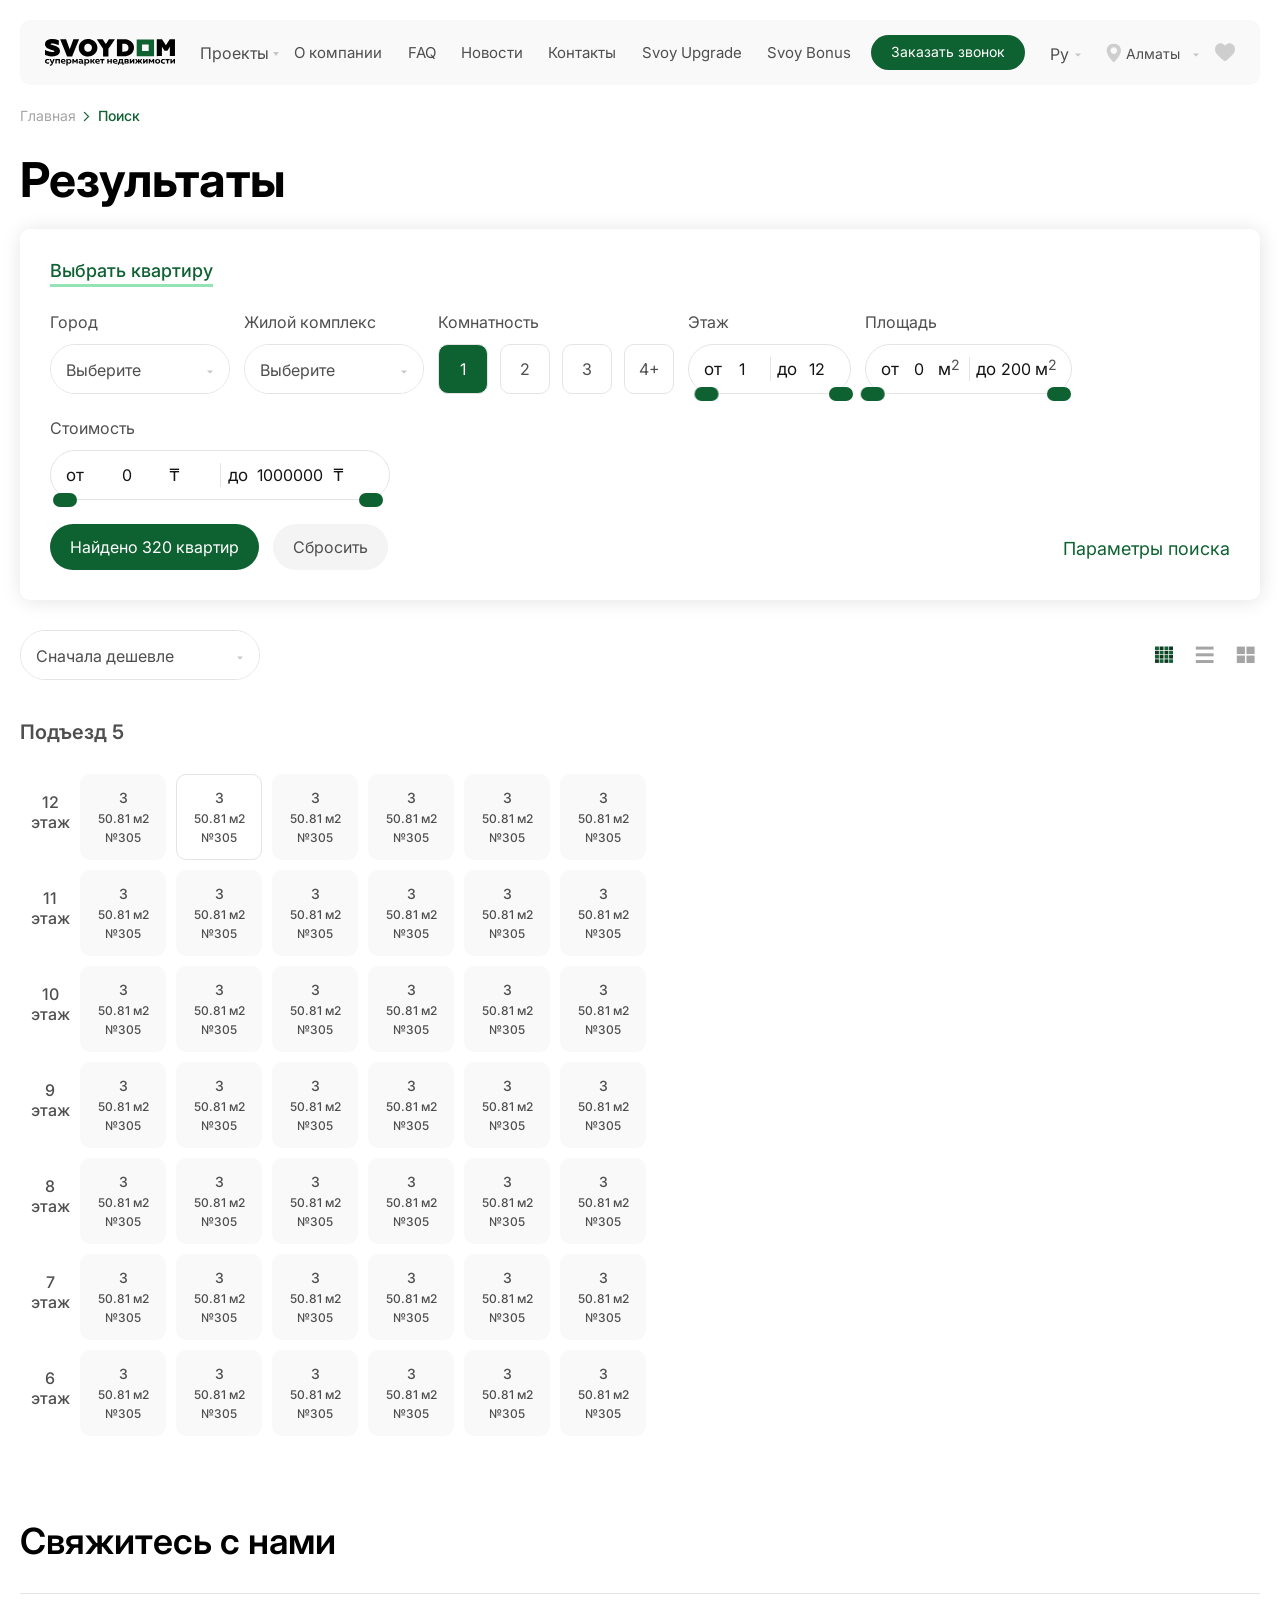
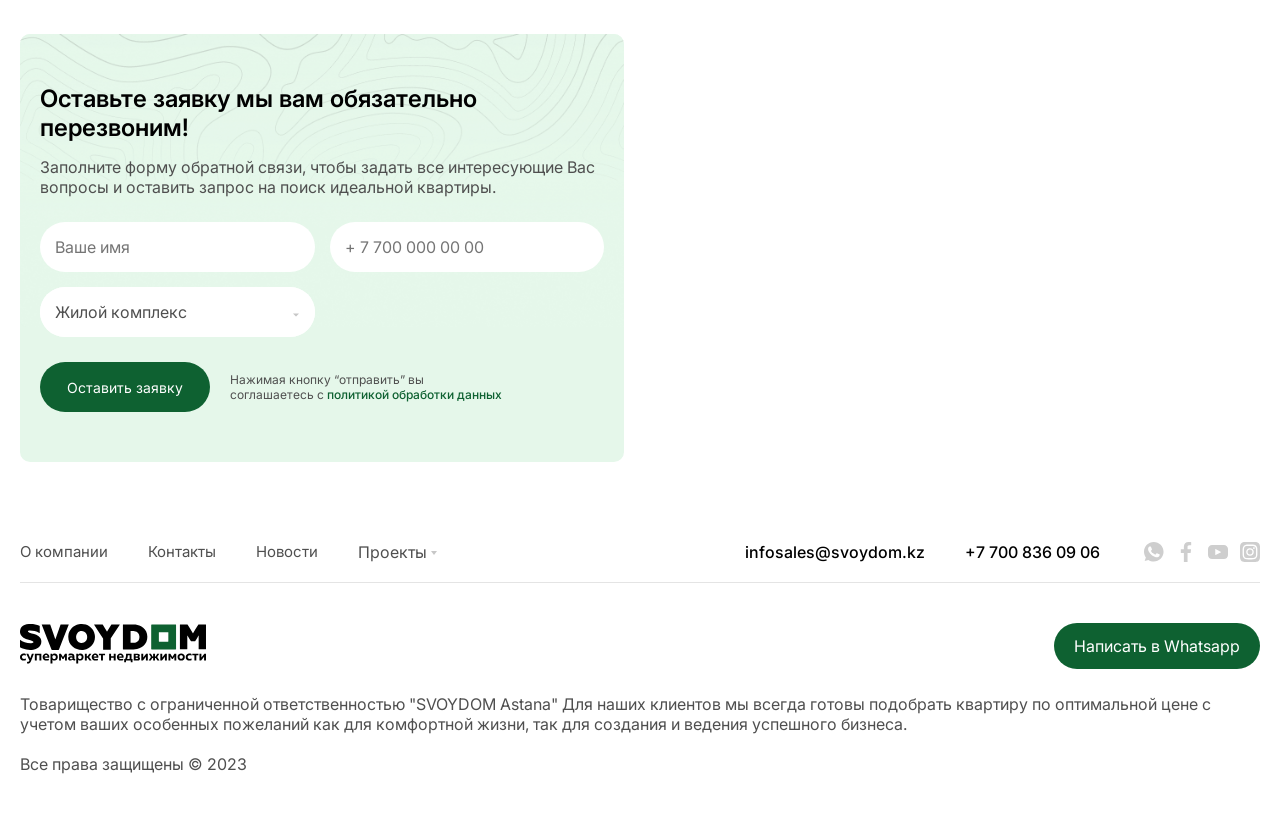
==== apartments.html @ 0abd89f3 "okey" ====
<!DOCTYPE html>
<html lang="ru">
  <head>
    <meta charset="UTF-8" />
    <meta http-equiv="X-UA-Compatible" content="IE=edge" />
    <meta name="viewport" content="width=device-width, initial-scale=1" />
    <meta http-equiv="x-ua-compatible" content="IE=edge" />
    <title>SVOYDOM</title>
    <link
      href="https://fonts.googleapis.com/css2?family=Inter:wght@300;400;500;600;700;800;900&display=swap"
      rel="stylesheet"
    />
    <link rel="stylesheet" href="css/slick.css" />
    <link rel="stylesheet" href="css/slick-theme.css" />
    <link rel="stylesheet" href="css/select2.min.css" />
    <link rel="stylesheet" href="css/nouislider.min.css" />
    <link rel="stylesheet" href="css/aos.css" />
    <link rel="stylesheet" href="css/magnific-popup.css" />
    <link rel="stylesheet" href="css/style.css" />
  </head>

  <body>
    <header class="header" id="header">
      <div class="wrapper">
        <div class="header-info">
          <a href="index.html" class="logo"
            ><img src="img/logo.svg" alt=""
          /></a>
          <div class="menu-wrap">
            <ul class="main-menu">
              <li>
                <button type="button">Проекты <span>Меню</span></button>
                <ul class="sub-menu">
                  <li><a href="current-projects.html">Текущие проекты</a></li>
                  <li><a href="completed-projects.html">Завершенные</a></li>
                </ul>
              </li>
              <li><a href="about.html">О компании</a></li>
              <li><a href="faq.html">FAQ</a></li>
              <li><a href="news.html">Новости</a></li>
              <li><a href="contacts.html">Контакты</a></li>
              <li><a href="upgrade.html">Svoy Upgrade</a></li>
              <li><a href="upgrade.html">Svoy Bonus</a></li>
            </ul>
            <div class="btn-wrap">
              <a href="#" class="green-btn">Заказать звонок</a>
              <div class="select-wrap lang">
                <select>
                  <option value="1">Ру</option>
                  <option value="2">Кз</option>
                </select>
              </div>
            </div>
          </div>
          <div class="header-buttons">
            <div class="select-wrap icon-select">
              <select>
                <option value="1">Алматы</option>
                <option value="2">Астана</option>
                <option value="3">Атырау</option>
              </select>
            </div>
            <button class="drop-menu">
              <img src="img/drop-icon.svg" alt="" />
            </button>
            <a href="apartment-info.html" class="favorite-icon">
              <svg
                width="20"
                height="21"
                viewBox="0 0 20 21"
                fill="none"
                xmlns="http://www.w3.org/2000/svg"
              >
                <path
                  d="M18.4134 3.0747C17.3781 1.95181 15.9575 1.33337 14.413 1.33337C13.2585 1.33337 12.2013 1.69837 11.2704 2.41814C10.8008 2.78142 10.3752 3.22595 10 3.7447C9.62492 3.22607 9.19922 2.78142 8.72941 2.41814C7.79875 1.69837 6.74148 1.33337 5.58699 1.33337C4.0425 1.33337 2.62176 1.95181 1.58645 3.0747C0.563516 4.18447 0 5.7006 0 7.34396C0 9.03537 0.630351 10.5837 1.98363 12.2167C3.19426 13.6774 4.93422 15.1603 6.94914 16.8774C7.63719 17.4638 8.41707 18.1284 9.22684 18.8364C9.4408 19.0238 9.71557 19.1271 10 19.127C10.2846 19.127 10.5592 19.0238 10.7729 18.8367C11.5826 18.1286 12.363 17.4636 13.0513 16.8769C15.0659 15.1601 16.8059 13.6774 18.0165 12.2165C19.3698 10.5838 20 9.0354 20 7.3438C20 5.7006 19.4365 4.18447 18.4134 3.0747Z"
                />
              </svg>
            </a>
          </div>
        </div>
      </div>
    </header>

    <div class="breadcrumbs-wrap">
      <div class="wrapper">
        <ul class="breadcrumbs-menu">
          <li><a href="index.html">Главная</a></li>
          <li><span>Поиск</span></li>
        </ul>
      </div>
    </div>

    <div class="apartments-wrap">
      <div class="wrapper">
        <h2
          class="main-title"
          data-aos="fade-right"
          data-aos-offset="-100"
          data-aos-delay="500"
          data-aos-duration="800"
          data-aos-easing="ease-in-out"
        >
          Результаты
        </h2>
        <div class="apartment-search-info">
          <form>
            <h3 class="title-style"><span>Выбрать квартиру</span></h3>
            <div class="info-wrap">
              <div class="info">
                <span>Город</span>
                <div class="select-wrap border full">
                  <select class="select-text">
                    <option></option>
                    <option value="1">Шымкент</option>
                    <option value="2">Астана</option>
                  </select>
                </div>
              </div>
              <div class="info">
                <span>Жилой комплекс</span>
                <div class="select-wrap border full">
                  <select class="select-text">
                    <option></option>
                    <option value="1">комплекс 1</option>
                    <option value="2">комплекс 2</option>
                  </select>
                </div>
              </div>
              <div class="info">
                <span>Комнатность</span>
                <div class="radios">
                  <div class="radio-wrap">
                    <input type="radio" id="radio1" name="radio" checked />
                    <label for="radio1"> 1 </label>
                  </div>
                  <div class="radio-wrap">
                    <input type="radio" id="radio2" name="radio" />
                    <label for="radio2"> 2 </label>
                  </div>
                  <div class="radio-wrap">
                    <input type="radio" id="radio3" name="radio" />
                    <label for="radio3"> 3 </label>
                  </div>
                  <div class="radio-wrap">
                    <input type="radio" id="radio4" name="radio" />
                    <label for="radio4"> 4+ </label>
                  </div>
                </div>
              </div>
              <div class="info">
                <span>Этаж</span>
                <div class="range-info">
                  <div class="inputs">
                    <div class="input-wrap">
                      от
                      <input
                        type="number"
                        min="0"
                        max="200"
                        step="1"
                        id="input3-1"
                      />
                    </div>
                    <div class="input-wrap">
                      до
                      <input
                        type="number"
                        min="0"
                        max="200"
                        step="1"
                        id="input3-2"
                      />
                    </div>
                  </div>
                  <div id="range-slider-3"></div>
                </div>
              </div>
              <div class="info">
                <span>Площадь</span>
                <div class="range-info">
                  <div class="inputs">
                    <div class="input-wrap">
                      от
                      <input
                        type="number"
                        min="0"
                        max="200"
                        step="1"
                        id="input1-1"
                      />
                      м<sup>2</sup>
                    </div>
                    <div class="input-wrap">
                      до
                      <input
                        type="number"
                        min="0"
                        max="200"
                        step="1"
                        id="input1-2"
                      />
                      м<sup>2</sup>
                    </div>
                  </div>
                  <div id="range-slider-1"></div>
                </div>
              </div>
              <div class="info full">
                <span>Стоимость</span>
                <div class="range-info full">
                  <div class="inputs">
                    <div class="input-wrap">
                      от
                      <input
                        type="number"
                        min="0"
                        max="100000"
                        step="1"
                        id="input2-1"
                      />
                      ₸
                    </div>
                    <div class="input-wrap">
                      до
                      <input
                        type="number"
                        min="0"
                        max="100000"
                        step="1"
                        id="input2-2"
                      />
                      ₸
                    </div>
                  </div>
                  <div id="range-slider-2"></div>
                </div>
              </div>
            </div>
            <div class="info-wrap2">
              <div class="left-info">
                <div class="hide">
                  <h3 class="title-style">
                    <span>Дополнительные параметры</span>
                  </h3>
                  <div class="options">
                    <div class="info">
                      <span>Секция</span>
                      <div class="select-wrap border">
                        <select class="select-text">
                          <option></option>
                          <option value="1">Секция 1</option>
                          <option value="2">Секция 2</option>
                        </select>
                      </div>
                    </div>

                    <div class="info">
                      <span>Цена за м2</span>
                      <div class="range-info full">
                        <div class="inputs">
                          <div class="input-wrap">
                            от
                            <input
                              type="number"
                              min="0"
                              max="100000"
                              step="1"
                              id="input4-1"
                            />
                            ₸
                          </div>
                          <div class="input-wrap">
                            до
                            <input
                              type="number"
                              min="0"
                              max="100000"
                              step="1"
                              id="input4-2"
                            />
                            ₸
                          </div>
                        </div>
                        <div id="range-slider-4"></div>
                      </div>
                    </div>
                  </div>
                </div>
                <div class="buttons">
                  <a href="apartments.html" class="green-btn"
                    >Найдено 320 квартир</a
                  >
                  <a href="#" class="grey-btn">Сбросить</a>
                </div>
              </div>

              <div class="search-options">
                <button type="button">Параметры поиска</button>
              </div>
            </div>
          </form>
        </div>
        <div class="tab-menu-wrapper">
          <div class="select-wrap border">
            <select>
              <option value="1">Сначала дешевле</option>
              <option value="2">Сначала дороже</option>
            </select>
          </div>
          <ul class="tab-menu">
            <li class="active">
              <button type="button">
                <span class="icon"></span>
                <span class="text">Шахматка</span>
              </button>
            </li>
            <li>
              <button type="button">
                <svg
                  width="29"
                  height="28"
                  viewBox="0 0 29 28"
                  fill="none"
                  xmlns="http://www.w3.org/2000/svg"
                >
                  <rect
                    x="5.80078"
                    y="5.6001"
                    width="17.7867"
                    height="2.98667"
                  />
                  <rect
                    x="5.80078"
                    y="12.3201"
                    width="17.7867"
                    height="2.98667"
                  />
                  <rect
                    x="5.80078"
                    y="19.04"
                    width="17.7867"
                    height="2.98667"
                  />
                </svg>
                <span class="text">Плитка</span>
              </button>
            </li>
            <li>
              <button type="button">
                <svg
                  width="29"
                  height="28"
                  viewBox="0 0 29 28"
                  fill="none"
                  xmlns="http://www.w3.org/2000/svg"
                >
                  <rect x="5.80078" y="5.6001" width="8.12" height="7.46667" />
                  <rect x="5.80078" y="14.5601" width="8.12" height="7.46667" />
                  <rect x="15.4688" y="5.6001" width="8.12" height="7.46667" />
                  <rect x="15.4688" y="14.5601" width="8.12" height="7.46667" />
                </svg>
                <span class="text">Список</span>
              </button>
            </li>
          </ul>
        </div>
        <div class="tab-content">
          <div class="tab-content-item active">
            <h3>Подъезд 5</h3>
            <div class="rooms-wrap">
              <div class="rooms-items">
                <div class="rooms-item">
                  <span>12 этаж</span>
                  <a href="#popup" class="popup">
                    <span class="number">3</span>
                    <span>50.81 м2</span>
                    <span>№305</span>
                  </a>
                  <a href="#popup" class="popup active">
                    <span class="number">3</span>
                    <span>50.81 м2</span>
                    <span>№305</span>
                  </a>
                  <a href="#popup" class="popup">
                    <span class="number">3</span>
                    <span>50.81 м2</span>
                    <span>№305</span>
                  </a>
                  <a href="#popup" class="popup">
                    <span class="number">3</span>
                    <span>50.81 м2</span>
                    <span>№305</span>
                  </a>
                  <a href="#popup" class="popup">
                    <span class="number">3</span>
                    <span>50.81 м2</span>
                    <span>№305</span>
                  </a>
                  <a href="#popup" class="popup">
                    <span class="number">3</span>
                    <span>50.81 м2</span>
                    <span>№305</span>
                  </a>
                </div>
                <div class="rooms-item">
                  <span>11 этаж</span>
                  <a href="#popup" class="popup">
                    <span class="number">3</span>
                    <span>50.81 м2</span>
                    <span>№305</span>
                  </a>
                  <a href="#popup" class="popup">
                    <span class="number">3</span>
                    <span>50.81 м2</span>
                    <span>№305</span>
                  </a>
                  <a href="#popup" class="popup">
                    <span class="number">3</span>
                    <span>50.81 м2</span>
                    <span>№305</span>
                  </a>
                  <a href="#popup" class="popup">
                    <span class="number">3</span>
                    <span>50.81 м2</span>
                    <span>№305</span>
                  </a>
                  <a href="#popup" class="popup">
                    <span class="number">3</span>
                    <span>50.81 м2</span>
                    <span>№305</span>
                  </a>
                  <a href="#popup" class="popup">
                    <span class="number">3</span>
                    <span>50.81 м2</span>
                    <span>№305</span>
                  </a>
                </div>
                <div class="rooms-item">
                  <span>10 этаж</span>
                  <a href="#popup" class="popup">
                    <span class="number">3</span>
                    <span>50.81 м2</span>
                    <span>№305</span>
                  </a>
                  <a href="#popup" class="popup">
                    <span class="number">3</span>
                    <span>50.81 м2</span>
                    <span>№305</span>
                  </a>
                  <a href="#popup" class="popup">
                    <span class="number">3</span>
                    <span>50.81 м2</span>
                    <span>№305</span>
                  </a>
                  <a href="#popup" class="popup">
                    <span class="number">3</span>
                    <span>50.81 м2</span>
                    <span>№305</span>
                  </a>
                  <a href="#popup" class="popup">
                    <span class="number">3</span>
                    <span>50.81 м2</span>
                    <span>№305</span>
                  </a>
                  <a href="#popup" class="popup">
                    <span class="number">3</span>
                    <span>50.81 м2</span>
                    <span>№305</span>
                  </a>
                </div>
                <div class="rooms-item">
                  <span>9 этаж</span>
                  <a href="#popup" class="popup">
                    <span class="number">3</span>
                    <span>50.81 м2</span>
                    <span>№305</span>
                  </a>
                  <a href="#popup" class="popup">
                    <span class="number">3</span>
                    <span>50.81 м2</span>
                    <span>№305</span>
                  </a>
                  <a href="#popup" class="popup">
                    <span class="number">3</span>
                    <span>50.81 м2</span>
                    <span>№305</span>
                  </a>
                  <a href="#popup" class="popup">
                    <span class="number">3</span>
                    <span>50.81 м2</span>
                    <span>№305</span>
                  </a>
                  <a href="#popup" class="popup">
                    <span class="number">3</span>
                    <span>50.81 м2</span>
                    <span>№305</span>
                  </a>
                  <a href="#popup" class="popup">
                    <span class="number">3</span>
                    <span>50.81 м2</span>
                    <span>№305</span>
                  </a>
                </div>
                <div class="rooms-item">
                  <span>8 этаж</span>
                  <a href="#popup" class="popup">
                    <span class="number">3</span>
                    <span>50.81 м2</span>
                    <span>№305</span>
                  </a>
                  <a href="#popup" class="popup">
                    <span class="number">3</span>
                    <span>50.81 м2</span>
                    <span>№305</span>
                  </a>
                  <a href="#popup" class="popup">
                    <span class="number">3</span>
                    <span>50.81 м2</span>
                    <span>№305</span>
                  </a>
                  <a href="#popup" class="popup">
                    <span class="number">3</span>
                    <span>50.81 м2</span>
                    <span>№305</span>
                  </a>
                  <a href="#popup" class="popup">
                    <span class="number">3</span>
                    <span>50.81 м2</span>
                    <span>№305</span>
                  </a>
                  <a href="#popup" class="popup">
                    <span class="number">3</span>
                    <span>50.81 м2</span>
                    <span>№305</span>
                  </a>
                </div>
                <div class="rooms-item">
                  <span>7 этаж</span>
                  <a href="#popup" class="popup">
                    <span class="number">3</span>
                    <span>50.81 м2</span>
                    <span>№305</span>
                  </a>
                  <a href="#popup" class="popup">
                    <span class="number">3</span>
                    <span>50.81 м2</span>
                    <span>№305</span>
                  </a>
                  <a href="#popup" class="popup">
                    <span class="number">3</span>
                    <span>50.81 м2</span>
                    <span>№305</span>
                  </a>
                  <a href="#popup" class="popup">
                    <span class="number">3</span>
                    <span>50.81 м2</span>
                    <span>№305</span>
                  </a>
                  <a href="#popup" class="popup">
                    <span class="number">3</span>
                    <span>50.81 м2</span>
                    <span>№305</span>
                  </a>
                  <a href="#popup" class="popup">
                    <span class="number">3</span>
                    <span>50.81 м2</span>
                    <span>№305</span>
                  </a>
                </div>
                <div class="rooms-item">
                  <span>6 этаж</span>
                  <a href="#popup" class="popup">
                    <span class="number">3</span>
                    <span>50.81 м2</span>
                    <span>№305</span>
                  </a>
                  <a href="#popup" class="popup">
                    <span class="number">3</span>
                    <span>50.81 м2</span>
                    <span>№305</span>
                  </a>
                  <a href="#popup" class="popup">
                    <span class="number">3</span>
                    <span>50.81 м2</span>
                    <span>№305</span>
                  </a>
                  <a href="#popup" class="popup">
                    <span class="number">3</span>
                    <span>50.81 м2</span>
                    <span>№305</span>
                  </a>
                  <a href="#popup" class="popup">
                    <span class="number">3</span>
                    <span>50.81 м2</span>
                    <span>№305</span>
                  </a>
                  <a href="#popup" class="popup">
                    <span class="number">3</span>
                    <span>50.81 м2</span>
                    <span>№305</span>
                  </a>
                </div>
              </div>
            </div>
          </div>
          <div class="tab-content-item">
            <div class="apartments-items1">
              <div class="favorites-item2">
                <a href="apartment-info.html" class="img-wrap">
                  <img src="img/favorites-img.png" alt="" />
                </a>
                <a href="apartment-info.html" class="text-wrap">
                  <b>4-комн, № 55</b>
                  <div class="texts-info">
                    <div class="texts">
                      <p>
                        <span>Квадратура</span>
                        <span class="black">119.53 м²</span>
                      </p>
                      <p>
                        <span>Жилая площадь</span>
                        <span class="black">80 м²</span>
                      </p>
                      <p>
                        <span>Общая стоимость</span>
                        <span class="black">65 050 000 ₸</span>
                      </p>
                    </div>
                    <div class="texts row">
                      <span class="black">3 этаж</span>
                      <span class="black">2 подъезд</span>
                      <span class="black">3 блок</span>
                    </div>
                  </div>
                </a>
                <div class="icons">
                  <span class="icon">
                    <svg
                      class="favorite-icon3"
                      width="20"
                      height="21"
                      viewBox="0 0 20 21"
                      fill="none"
                      xmlns="http://www.w3.org/2000/svg"
                    >
                      <path
                        d="M18.4134 3.0747C17.3781 1.95181 15.9575 1.33337 14.413 1.33337C13.2585 1.33337 12.2013 1.69837 11.2704 2.41814C10.8008 2.78142 10.3752 3.22595 10 3.7447C9.62492 3.22607 9.19922 2.78142 8.72941 2.41814C7.79875 1.69837 6.74148 1.33337 5.58699 1.33337C4.0425 1.33337 2.62176 1.95181 1.58645 3.0747C0.563516 4.18447 0 5.7006 0 7.34396C0 9.03537 0.630351 10.5837 1.98363 12.2167C3.19426 13.6774 4.93422 15.1603 6.94914 16.8774C7.63719 17.4638 8.41707 18.1284 9.22684 18.8364C9.4408 19.0238 9.71557 19.1271 10 19.127C10.2846 19.127 10.5592 19.0238 10.7729 18.8367C11.5826 18.1286 12.363 17.4636 13.0513 16.8769C15.0659 15.1601 16.8059 13.6774 18.0165 12.2165C19.3698 10.5838 20 9.0354 20 7.3438C20 5.7006 19.4365 4.18447 18.4134 3.0747Z"
                      />
                    </svg>
                  </span>
                  <span class="icon">
                    <svg
                      class="print"
                      width="16"
                      height="16"
                      viewBox="0 0 16 16"
                      fill="none"
                      xmlns="http://www.w3.org/2000/svg"
                    >
                      <g clip-path="url(#clip0_1054_6662)">
                        <path
                          d="M10.3118 12.4948H5.68959C5.39506 12.4948 5.15625 12.7336 5.15625 13.0282C5.15625 13.3227 5.39503 13.5615 5.68959 13.5615H10.3118C10.6063 13.5615 10.8452 13.3227 10.8452 13.0282C10.8452 12.7336 10.6064 12.4948 10.3118 12.4948ZM10.3118 10.8127H5.68959C5.39506 10.8127 5.15625 11.0515 5.15625 11.346C5.15625 11.6406 5.39503 11.8794 5.68959 11.8794H10.3118C10.6063 11.8794 10.8452 11.6406 10.8452 11.346C10.8452 11.0515 10.6064 10.8127 10.3118 10.8127Z"
                        />
                        <path
                          d="M14.7556 4.18458H13.0586V1.09786C13.0586 0.803327 12.8198 0.564514 12.5253 0.564514H3.47475C3.18022 0.564514 2.94141 0.803295 2.94141 1.09786V4.18458H1.24444C0.55825 4.18458 0 4.74286 0 5.42905V10.7947C0 11.4809 0.55825 12.0392 1.24444 12.0392H2.9415V14.9021C2.9415 15.1966 3.18028 15.4355 3.47484 15.4355H12.5252C12.8197 15.4355 13.0585 15.1967 13.0585 14.9021V12.0392H14.7556C15.4418 12.0392 16 11.4809 16 10.7947V5.42905C16 4.74289 15.4418 4.18458 14.7556 4.18458ZM4.00806 1.6312H11.9919V4.18458H4.00806V1.6312ZM11.9918 14.3688H4.00819V10.0054H11.9918L11.9918 14.3688ZM12.5253 7.3163H11.1677C10.8731 7.3163 10.6343 7.07751 10.6343 6.78295C10.6343 6.48839 10.8731 6.24961 11.1677 6.24961H12.5253C12.8198 6.24961 13.0586 6.48839 13.0586 6.78295C13.0586 7.07751 12.8198 7.3163 12.5253 7.3163Z"
                        />
                      </g>
                      <defs>
                        <clipPath id="clip0_1054_6662">
                          <rect width="16" height="16" fill="white" />
                        </clipPath>
                      </defs>
                    </svg>
                  </span>
                  <span class="icon"> 3D </span>
                </div>
              </div>
              <div class="favorites-item2">
                <a href="apartment-info.html" class="img-wrap">
                  <img src="img/favorites-img.png" alt="" />
                </a>
                <a href="apartment-info.html" class="text-wrap">
                  <b>4-комн, № 55</b>
                  <div class="texts-info">
                    <div class="texts">
                      <p>
                        <span>Квадратура</span>
                        <span class="black">119.53 м²</span>
                      </p>
                      <p>
                        <span>Жилая площадь</span>
                        <span class="black">80 м²</span>
                      </p>
                      <p>
                        <span>Общая стоимость</span>
                        <span class="black">65 050 000 ₸</span>
                      </p>
                    </div>
                    <div class="texts row">
                      <span class="black">3 этаж</span>
                      <span class="black">2 подъезд</span>
                      <span class="black">3 блок</span>
                    </div>
                  </div>
                </a>
                <div class="icons">
                  <span class="icon">
                    <svg
                      class="favorite-icon3"
                      width="20"
                      height="21"
                      viewBox="0 0 20 21"
                      fill="none"
                      xmlns="http://www.w3.org/2000/svg"
                    >
                      <path
                        d="M18.4134 3.0747C17.3781 1.95181 15.9575 1.33337 14.413 1.33337C13.2585 1.33337 12.2013 1.69837 11.2704 2.41814C10.8008 2.78142 10.3752 3.22595 10 3.7447C9.62492 3.22607 9.19922 2.78142 8.72941 2.41814C7.79875 1.69837 6.74148 1.33337 5.58699 1.33337C4.0425 1.33337 2.62176 1.95181 1.58645 3.0747C0.563516 4.18447 0 5.7006 0 7.34396C0 9.03537 0.630351 10.5837 1.98363 12.2167C3.19426 13.6774 4.93422 15.1603 6.94914 16.8774C7.63719 17.4638 8.41707 18.1284 9.22684 18.8364C9.4408 19.0238 9.71557 19.1271 10 19.127C10.2846 19.127 10.5592 19.0238 10.7729 18.8367C11.5826 18.1286 12.363 17.4636 13.0513 16.8769C15.0659 15.1601 16.8059 13.6774 18.0165 12.2165C19.3698 10.5838 20 9.0354 20 7.3438C20 5.7006 19.4365 4.18447 18.4134 3.0747Z"
                      />
                    </svg>
                  </span>
                  <span class="icon">
                    <svg
                      class="print"
                      width="16"
                      height="16"
                      viewBox="0 0 16 16"
                      fill="none"
                      xmlns="http://www.w3.org/2000/svg"
                    >
                      <g clip-path="url(#clip0_1054_6662)">
                        <path
                          d="M10.3118 12.4948H5.68959C5.39506 12.4948 5.15625 12.7336 5.15625 13.0282C5.15625 13.3227 5.39503 13.5615 5.68959 13.5615H10.3118C10.6063 13.5615 10.8452 13.3227 10.8452 13.0282C10.8452 12.7336 10.6064 12.4948 10.3118 12.4948ZM10.3118 10.8127H5.68959C5.39506 10.8127 5.15625 11.0515 5.15625 11.346C5.15625 11.6406 5.39503 11.8794 5.68959 11.8794H10.3118C10.6063 11.8794 10.8452 11.6406 10.8452 11.346C10.8452 11.0515 10.6064 10.8127 10.3118 10.8127Z"
                        />
                        <path
                          d="M14.7556 4.18458H13.0586V1.09786C13.0586 0.803327 12.8198 0.564514 12.5253 0.564514H3.47475C3.18022 0.564514 2.94141 0.803295 2.94141 1.09786V4.18458H1.24444C0.55825 4.18458 0 4.74286 0 5.42905V10.7947C0 11.4809 0.55825 12.0392 1.24444 12.0392H2.9415V14.9021C2.9415 15.1966 3.18028 15.4355 3.47484 15.4355H12.5252C12.8197 15.4355 13.0585 15.1967 13.0585 14.9021V12.0392H14.7556C15.4418 12.0392 16 11.4809 16 10.7947V5.42905C16 4.74289 15.4418 4.18458 14.7556 4.18458ZM4.00806 1.6312H11.9919V4.18458H4.00806V1.6312ZM11.9918 14.3688H4.00819V10.0054H11.9918L11.9918 14.3688ZM12.5253 7.3163H11.1677C10.8731 7.3163 10.6343 7.07751 10.6343 6.78295C10.6343 6.48839 10.8731 6.24961 11.1677 6.24961H12.5253C12.8198 6.24961 13.0586 6.48839 13.0586 6.78295C13.0586 7.07751 12.8198 7.3163 12.5253 7.3163Z"
                        />
                      </g>
                      <defs>
                        <clipPath id="clip0_1054_6662">
                          <rect width="16" height="16" fill="white" />
                        </clipPath>
                      </defs>
                    </svg>
                  </span>
                  <span class="icon"> 3D </span>
                </div>
              </div>
              <div class="favorites-item2">
                <a href="apartment-info.html" class="img-wrap">
                  <img src="img/favorites-img.png" alt="" />
                </a>
                <a href="apartment-info.html" class="text-wrap">
                  <b>4-комн, № 55</b>
                  <div class="texts-info">
                    <div class="texts">
                      <p>
                        <span>Квадратура</span>
                        <span class="black">119.53 м²</span>
                      </p>
                      <p>
                        <span>Жилая площадь</span>
                        <span class="black">80 м²</span>
                      </p>
                      <p>
                        <span>Общая стоимость</span>
                        <span class="black">65 050 000 ₸</span>
                      </p>
                    </div>
                    <div class="texts row">
                      <span class="black">3 этаж</span>
                      <span class="black">2 подъезд</span>
                      <span class="black">3 блок</span>
                    </div>
                  </div>
                </a>
                <div class="icons">
                  <span class="icon">
                    <svg
                      class="favorite-icon3"
                      width="20"
                      height="21"
                      viewBox="0 0 20 21"
                      fill="none"
                      xmlns="http://www.w3.org/2000/svg"
                    >
                      <path
                        d="M18.4134 3.0747C17.3781 1.95181 15.9575 1.33337 14.413 1.33337C13.2585 1.33337 12.2013 1.69837 11.2704 2.41814C10.8008 2.78142 10.3752 3.22595 10 3.7447C9.62492 3.22607 9.19922 2.78142 8.72941 2.41814C7.79875 1.69837 6.74148 1.33337 5.58699 1.33337C4.0425 1.33337 2.62176 1.95181 1.58645 3.0747C0.563516 4.18447 0 5.7006 0 7.34396C0 9.03537 0.630351 10.5837 1.98363 12.2167C3.19426 13.6774 4.93422 15.1603 6.94914 16.8774C7.63719 17.4638 8.41707 18.1284 9.22684 18.8364C9.4408 19.0238 9.71557 19.1271 10 19.127C10.2846 19.127 10.5592 19.0238 10.7729 18.8367C11.5826 18.1286 12.363 17.4636 13.0513 16.8769C15.0659 15.1601 16.8059 13.6774 18.0165 12.2165C19.3698 10.5838 20 9.0354 20 7.3438C20 5.7006 19.4365 4.18447 18.4134 3.0747Z"
                      />
                    </svg>
                  </span>
                  <span class="icon">
                    <svg
                      class="print"
                      width="16"
                      height="16"
                      viewBox="0 0 16 16"
                      fill="none"
                      xmlns="http://www.w3.org/2000/svg"
                    >
                      <g clip-path="url(#clip0_1054_6662)">
                        <path
                          d="M10.3118 12.4948H5.68959C5.39506 12.4948 5.15625 12.7336 5.15625 13.0282C5.15625 13.3227 5.39503 13.5615 5.68959 13.5615H10.3118C10.6063 13.5615 10.8452 13.3227 10.8452 13.0282C10.8452 12.7336 10.6064 12.4948 10.3118 12.4948ZM10.3118 10.8127H5.68959C5.39506 10.8127 5.15625 11.0515 5.15625 11.346C5.15625 11.6406 5.39503 11.8794 5.68959 11.8794H10.3118C10.6063 11.8794 10.8452 11.6406 10.8452 11.346C10.8452 11.0515 10.6064 10.8127 10.3118 10.8127Z"
                        />
                        <path
                          d="M14.7556 4.18458H13.0586V1.09786C13.0586 0.803327 12.8198 0.564514 12.5253 0.564514H3.47475C3.18022 0.564514 2.94141 0.803295 2.94141 1.09786V4.18458H1.24444C0.55825 4.18458 0 4.74286 0 5.42905V10.7947C0 11.4809 0.55825 12.0392 1.24444 12.0392H2.9415V14.9021C2.9415 15.1966 3.18028 15.4355 3.47484 15.4355H12.5252C12.8197 15.4355 13.0585 15.1967 13.0585 14.9021V12.0392H14.7556C15.4418 12.0392 16 11.4809 16 10.7947V5.42905C16 4.74289 15.4418 4.18458 14.7556 4.18458ZM4.00806 1.6312H11.9919V4.18458H4.00806V1.6312ZM11.9918 14.3688H4.00819V10.0054H11.9918L11.9918 14.3688ZM12.5253 7.3163H11.1677C10.8731 7.3163 10.6343 7.07751 10.6343 6.78295C10.6343 6.48839 10.8731 6.24961 11.1677 6.24961H12.5253C12.8198 6.24961 13.0586 6.48839 13.0586 6.78295C13.0586 7.07751 12.8198 7.3163 12.5253 7.3163Z"
                        />
                      </g>
                      <defs>
                        <clipPath id="clip0_1054_6662">
                          <rect width="16" height="16" fill="white" />
                        </clipPath>
                      </defs>
                    </svg>
                  </span>
                  <span class="icon"> 3D </span>
                </div>
              </div>
              <div class="favorites-item2">
                <a href="apartment-info.html" class="img-wrap">
                  <img src="img/favorites-img.png" alt="" />
                </a>
                <a href="apartment-info.html" class="text-wrap">
                  <b>4-комн, № 55</b>
                  <div class="texts-info">
                    <div class="texts">
                      <p>
                        <span>Квадратура</span>
                        <span class="black">119.53 м²</span>
                      </p>
                      <p>
                        <span>Жилая площадь</span>
                        <span class="black">80 м²</span>
                      </p>
                      <p>
                        <span>Общая стоимость</span>
                        <span class="black">65 050 000 ₸</span>
                      </p>
                    </div>
                    <div class="texts row">
                      <span class="black">3 этаж</span>
                      <span class="black">2 подъезд</span>
                      <span class="black">3 блок</span>
                    </div>
                  </div>
                </a>
                <div class="icons">
                  <span class="icon">
                    <svg
                      class="favorite-icon3"
                      width="20"
                      height="21"
                      viewBox="0 0 20 21"
                      fill="none"
                      xmlns="http://www.w3.org/2000/svg"
                    >
                      <path
                        d="M18.4134 3.0747C17.3781 1.95181 15.9575 1.33337 14.413 1.33337C13.2585 1.33337 12.2013 1.69837 11.2704 2.41814C10.8008 2.78142 10.3752 3.22595 10 3.7447C9.62492 3.22607 9.19922 2.78142 8.72941 2.41814C7.79875 1.69837 6.74148 1.33337 5.58699 1.33337C4.0425 1.33337 2.62176 1.95181 1.58645 3.0747C0.563516 4.18447 0 5.7006 0 7.34396C0 9.03537 0.630351 10.5837 1.98363 12.2167C3.19426 13.6774 4.93422 15.1603 6.94914 16.8774C7.63719 17.4638 8.41707 18.1284 9.22684 18.8364C9.4408 19.0238 9.71557 19.1271 10 19.127C10.2846 19.127 10.5592 19.0238 10.7729 18.8367C11.5826 18.1286 12.363 17.4636 13.0513 16.8769C15.0659 15.1601 16.8059 13.6774 18.0165 12.2165C19.3698 10.5838 20 9.0354 20 7.3438C20 5.7006 19.4365 4.18447 18.4134 3.0747Z"
                      />
                    </svg>
                  </span>
                  <span class="icon">
                    <svg
                      class="print"
                      width="16"
                      height="16"
                      viewBox="0 0 16 16"
                      fill="none"
                      xmlns="http://www.w3.org/2000/svg"
                    >
                      <g clip-path="url(#clip0_1054_6662)">
                        <path
                          d="M10.3118 12.4948H5.68959C5.39506 12.4948 5.15625 12.7336 5.15625 13.0282C5.15625 13.3227 5.39503 13.5615 5.68959 13.5615H10.3118C10.6063 13.5615 10.8452 13.3227 10.8452 13.0282C10.8452 12.7336 10.6064 12.4948 10.3118 12.4948ZM10.3118 10.8127H5.68959C5.39506 10.8127 5.15625 11.0515 5.15625 11.346C5.15625 11.6406 5.39503 11.8794 5.68959 11.8794H10.3118C10.6063 11.8794 10.8452 11.6406 10.8452 11.346C10.8452 11.0515 10.6064 10.8127 10.3118 10.8127Z"
                        />
                        <path
                          d="M14.7556 4.18458H13.0586V1.09786C13.0586 0.803327 12.8198 0.564514 12.5253 0.564514H3.47475C3.18022 0.564514 2.94141 0.803295 2.94141 1.09786V4.18458H1.24444C0.55825 4.18458 0 4.74286 0 5.42905V10.7947C0 11.4809 0.55825 12.0392 1.24444 12.0392H2.9415V14.9021C2.9415 15.1966 3.18028 15.4355 3.47484 15.4355H12.5252C12.8197 15.4355 13.0585 15.1967 13.0585 14.9021V12.0392H14.7556C15.4418 12.0392 16 11.4809 16 10.7947V5.42905C16 4.74289 15.4418 4.18458 14.7556 4.18458ZM4.00806 1.6312H11.9919V4.18458H4.00806V1.6312ZM11.9918 14.3688H4.00819V10.0054H11.9918L11.9918 14.3688ZM12.5253 7.3163H11.1677C10.8731 7.3163 10.6343 7.07751 10.6343 6.78295C10.6343 6.48839 10.8731 6.24961 11.1677 6.24961H12.5253C12.8198 6.24961 13.0586 6.48839 13.0586 6.78295C13.0586 7.07751 12.8198 7.3163 12.5253 7.3163Z"
                        />
                      </g>
                      <defs>
                        <clipPath id="clip0_1054_6662">
                          <rect width="16" height="16" fill="white" />
                        </clipPath>
                      </defs>
                    </svg>
                  </span>
                  <span class="icon"> 3D </span>
                </div>
              </div>
              <div class="favorites-item2">
                <a href="apartment-info.html" class="img-wrap">
                  <img src="img/favorites-img.png" alt="" />
                </a>
                <a href="apartment-info.html" class="text-wrap">
                  <b>4-комн, № 55</b>
                  <div class="texts-info">
                    <div class="texts">
                      <p>
                        <span>Квадратура</span>
                        <span class="black">119.53 м²</span>
                      </p>
                      <p>
                        <span>Жилая площадь</span>
                        <span class="black">80 м²</span>
                      </p>
                      <p>
                        <span>Общая стоимость</span>
                        <span class="black">65 050 000 ₸</span>
                      </p>
                    </div>
                    <div class="texts row">
                      <span class="black">3 этаж</span>
                      <span class="black">2 подъезд</span>
                      <span class="black">3 блок</span>
                    </div>
                  </div>
                </a>
                <div class="icons">
                  <span class="icon">
                    <svg
                      class="favorite-icon3"
                      width="20"
                      height="21"
                      viewBox="0 0 20 21"
                      fill="none"
                      xmlns="http://www.w3.org/2000/svg"
                    >
                      <path
                        d="M18.4134 3.0747C17.3781 1.95181 15.9575 1.33337 14.413 1.33337C13.2585 1.33337 12.2013 1.69837 11.2704 2.41814C10.8008 2.78142 10.3752 3.22595 10 3.7447C9.62492 3.22607 9.19922 2.78142 8.72941 2.41814C7.79875 1.69837 6.74148 1.33337 5.58699 1.33337C4.0425 1.33337 2.62176 1.95181 1.58645 3.0747C0.563516 4.18447 0 5.7006 0 7.34396C0 9.03537 0.630351 10.5837 1.98363 12.2167C3.19426 13.6774 4.93422 15.1603 6.94914 16.8774C7.63719 17.4638 8.41707 18.1284 9.22684 18.8364C9.4408 19.0238 9.71557 19.1271 10 19.127C10.2846 19.127 10.5592 19.0238 10.7729 18.8367C11.5826 18.1286 12.363 17.4636 13.0513 16.8769C15.0659 15.1601 16.8059 13.6774 18.0165 12.2165C19.3698 10.5838 20 9.0354 20 7.3438C20 5.7006 19.4365 4.18447 18.4134 3.0747Z"
                      />
                    </svg>
                  </span>
                  <span class="icon">
                    <svg
                      class="print"
                      width="16"
                      height="16"
                      viewBox="0 0 16 16"
                      fill="none"
                      xmlns="http://www.w3.org/2000/svg"
                    >
                      <g clip-path="url(#clip0_1054_6662)">
                        <path
                          d="M10.3118 12.4948H5.68959C5.39506 12.4948 5.15625 12.7336 5.15625 13.0282C5.15625 13.3227 5.39503 13.5615 5.68959 13.5615H10.3118C10.6063 13.5615 10.8452 13.3227 10.8452 13.0282C10.8452 12.7336 10.6064 12.4948 10.3118 12.4948ZM10.3118 10.8127H5.68959C5.39506 10.8127 5.15625 11.0515 5.15625 11.346C5.15625 11.6406 5.39503 11.8794 5.68959 11.8794H10.3118C10.6063 11.8794 10.8452 11.6406 10.8452 11.346C10.8452 11.0515 10.6064 10.8127 10.3118 10.8127Z"
                        />
                        <path
                          d="M14.7556 4.18458H13.0586V1.09786C13.0586 0.803327 12.8198 0.564514 12.5253 0.564514H3.47475C3.18022 0.564514 2.94141 0.803295 2.94141 1.09786V4.18458H1.24444C0.55825 4.18458 0 4.74286 0 5.42905V10.7947C0 11.4809 0.55825 12.0392 1.24444 12.0392H2.9415V14.9021C2.9415 15.1966 3.18028 15.4355 3.47484 15.4355H12.5252C12.8197 15.4355 13.0585 15.1967 13.0585 14.9021V12.0392H14.7556C15.4418 12.0392 16 11.4809 16 10.7947V5.42905C16 4.74289 15.4418 4.18458 14.7556 4.18458ZM4.00806 1.6312H11.9919V4.18458H4.00806V1.6312ZM11.9918 14.3688H4.00819V10.0054H11.9918L11.9918 14.3688ZM12.5253 7.3163H11.1677C10.8731 7.3163 10.6343 7.07751 10.6343 6.78295C10.6343 6.48839 10.8731 6.24961 11.1677 6.24961H12.5253C12.8198 6.24961 13.0586 6.48839 13.0586 6.78295C13.0586 7.07751 12.8198 7.3163 12.5253 7.3163Z"
                        />
                      </g>
                      <defs>
                        <clipPath id="clip0_1054_6662">
                          <rect width="16" height="16" fill="white" />
                        </clipPath>
                      </defs>
                    </svg>
                  </span>
                  <span class="icon"> 3D </span>
                </div>
              </div>
              <button class="grey-btn">Загрузить еще</button>
              <div class="pagination">
                <button type="button" class="prev">
                  <img src="img/pagination-arrow.svg" alt="" />
                </button>
                <button type="button" class="active">1</button>
                <button type="button">2</button>
                <button type="button">3</button>
                <button type="button">4</button>
                <button type="button">5</button>
                <button type="button" class="next">
                  <img src="img/pagination-arrow.svg" alt="" />
                </button>
              </div>
            </div>
          </div>
          <div class="tab-content-item">
            <div class="apartments-items2">
              <div class="favorites-items">
                <div class="favorites-item">
                  <a href="apartment-info.html" class="img-wrap">
                    <img src="img/favorites-img.png" alt="" />
                  </a>
                  <div class="text-wrap">
                    <b>4-комн, № 55</b>
                    <ul class="favorite-info-list">
                      <li>
                        <span>Квадратура:</span>
                        <span class="black">119.53 м <sup>²</sup></span>
                      </li>
                      <li>
                        <span>Жилая площадь:</span>
                        <span class="black">61 229 153 ₸</span>
                      </li>
                      <li>
                        <span>Площадь:</span>
                        <span class="black">119.53 м <sup>²</sup></span>
                      </li>
                      <li>
                        <span>Этаж: </span>
                        <span class="black">4</span>
                      </li>
                      <li>
                        <span>Подъезд:</span>
                        <span class="black">2</span>
                      </li>
                      <li>
                        <span>Блок:</span>
                        <span class="black">3</span>
                      </li>
                    </ul>
                    <div class="icons">
                      <span class="icon">
                        <svg
                          class="favorite-icon2"
                          width="20"
                          height="21"
                          viewBox="0 0 20 21"
                          fill="none"
                          xmlns="http://www.w3.org/2000/svg"
                        >
                          <path
                            d="M18.4134 3.0747C17.3781 1.95181 15.9575 1.33337 14.413 1.33337C13.2585 1.33337 12.2013 1.69837 11.2704 2.41814C10.8008 2.78142 10.3752 3.22595 10 3.7447C9.62492 3.22607 9.19922 2.78142 8.72941 2.41814C7.79875 1.69837 6.74148 1.33337 5.58699 1.33337C4.0425 1.33337 2.62176 1.95181 1.58645 3.0747C0.563516 4.18447 0 5.7006 0 7.34396C0 9.03537 0.630351 10.5837 1.98363 12.2167C3.19426 13.6774 4.93422 15.1603 6.94914 16.8774C7.63719 17.4638 8.41707 18.1284 9.22684 18.8364C9.4408 19.0238 9.71557 19.1271 10 19.127C10.2846 19.127 10.5592 19.0238 10.7729 18.8367C11.5826 18.1286 12.363 17.4636 13.0513 16.8769C15.0659 15.1601 16.8059 13.6774 18.0165 12.2165C19.3698 10.5838 20 9.0354 20 7.3438C20 5.7006 19.4365 4.18447 18.4134 3.0747Z"
                          />
                        </svg>
                      </span>
                      <span class="icon">
                        <svg
                          class="print"
                          width="16"
                          height="16"
                          viewBox="0 0 16 16"
                          fill="none"
                          xmlns="http://www.w3.org/2000/svg"
                        >
                          <g clip-path="url(#clip0_1054_6662)">
                            <path
                              d="M10.3118 12.4948H5.68959C5.39506 12.4948 5.15625 12.7336 5.15625 13.0282C5.15625 13.3227 5.39503 13.5615 5.68959 13.5615H10.3118C10.6063 13.5615 10.8452 13.3227 10.8452 13.0282C10.8452 12.7336 10.6064 12.4948 10.3118 12.4948ZM10.3118 10.8127H5.68959C5.39506 10.8127 5.15625 11.0515 5.15625 11.346C5.15625 11.6406 5.39503 11.8794 5.68959 11.8794H10.3118C10.6063 11.8794 10.8452 11.6406 10.8452 11.346C10.8452 11.0515 10.6064 10.8127 10.3118 10.8127Z"
                            />
                            <path
                              d="M14.7556 4.18458H13.0586V1.09786C13.0586 0.803327 12.8198 0.564514 12.5253 0.564514H3.47475C3.18022 0.564514 2.94141 0.803295 2.94141 1.09786V4.18458H1.24444C0.55825 4.18458 0 4.74286 0 5.42905V10.7947C0 11.4809 0.55825 12.0392 1.24444 12.0392H2.9415V14.9021C2.9415 15.1966 3.18028 15.4355 3.47484 15.4355H12.5252C12.8197 15.4355 13.0585 15.1967 13.0585 14.9021V12.0392H14.7556C15.4418 12.0392 16 11.4809 16 10.7947V5.42905C16 4.74289 15.4418 4.18458 14.7556 4.18458ZM4.00806 1.6312H11.9919V4.18458H4.00806V1.6312ZM11.9918 14.3688H4.00819V10.0054H11.9918L11.9918 14.3688ZM12.5253 7.3163H11.1677C10.8731 7.3163 10.6343 7.07751 10.6343 6.78295C10.6343 6.48839 10.8731 6.24961 11.1677 6.24961H12.5253C12.8198 6.24961 13.0586 6.48839 13.0586 6.78295C13.0586 7.07751 12.8198 7.3163 12.5253 7.3163Z"
                            />
                          </g>
                          <defs>
                            <clipPath id="clip0_1054_6662">
                              <rect width="16" height="16" fill="white" />
                            </clipPath>
                          </defs>
                        </svg>
                      </span>
                      <span class="icon"> 3D </span>
                    </div>
                  </div>
                </div>
                <div class="favorites-item">
                  <a href="apartment-info.html" class="img-wrap">
                    <img src="img/favorites-img.png" alt="" />
                  </a>
                  <div class="text-wrap">
                    <b>4-комн, № 55</b>
                    <ul class="favorite-info-list">
                      <li>
                        <span>Квадратура:</span>
                        <span class="black">119.53 м <sup>²</sup></span>
                      </li>
                      <li>
                        <span>Жилая площадь:</span>
                        <span class="black">61 229 153 ₸</span>
                      </li>
                      <li>
                        <span>Площадь:</span>
                        <span class="black">119.53 м <sup>²</sup></span>
                      </li>
                      <li>
                        <span>Этаж: </span>
                        <span class="black">4</span>
                      </li>
                      <li>
                        <span>Подъезд:</span>
                        <span class="black">2</span>
                      </li>
                      <li>
                        <span>Блок:</span>
                        <span class="black">3</span>
                      </li>
                    </ul>
                    <div class="icons">
                      <span class="icon">
                        <svg
                          class="favorite-icon2"
                          width="20"
                          height="21"
                          viewBox="0 0 20 21"
                          fill="none"
                          xmlns="http://www.w3.org/2000/svg"
                        >
                          <path
                            d="M18.4134 3.0747C17.3781 1.95181 15.9575 1.33337 14.413 1.33337C13.2585 1.33337 12.2013 1.69837 11.2704 2.41814C10.8008 2.78142 10.3752 3.22595 10 3.7447C9.62492 3.22607 9.19922 2.78142 8.72941 2.41814C7.79875 1.69837 6.74148 1.33337 5.58699 1.33337C4.0425 1.33337 2.62176 1.95181 1.58645 3.0747C0.563516 4.18447 0 5.7006 0 7.34396C0 9.03537 0.630351 10.5837 1.98363 12.2167C3.19426 13.6774 4.93422 15.1603 6.94914 16.8774C7.63719 17.4638 8.41707 18.1284 9.22684 18.8364C9.4408 19.0238 9.71557 19.1271 10 19.127C10.2846 19.127 10.5592 19.0238 10.7729 18.8367C11.5826 18.1286 12.363 17.4636 13.0513 16.8769C15.0659 15.1601 16.8059 13.6774 18.0165 12.2165C19.3698 10.5838 20 9.0354 20 7.3438C20 5.7006 19.4365 4.18447 18.4134 3.0747Z"
                          />
                        </svg>
                      </span>
                      <span class="icon">
                        <svg
                          class="print"
                          width="16"
                          height="16"
                          viewBox="0 0 16 16"
                          fill="none"
                          xmlns="http://www.w3.org/2000/svg"
                        >
                          <g clip-path="url(#clip0_1054_6662)">
                            <path
                              d="M10.3118 12.4948H5.68959C5.39506 12.4948 5.15625 12.7336 5.15625 13.0282C5.15625 13.3227 5.39503 13.5615 5.68959 13.5615H10.3118C10.6063 13.5615 10.8452 13.3227 10.8452 13.0282C10.8452 12.7336 10.6064 12.4948 10.3118 12.4948ZM10.3118 10.8127H5.68959C5.39506 10.8127 5.15625 11.0515 5.15625 11.346C5.15625 11.6406 5.39503 11.8794 5.68959 11.8794H10.3118C10.6063 11.8794 10.8452 11.6406 10.8452 11.346C10.8452 11.0515 10.6064 10.8127 10.3118 10.8127Z"
                            />
                            <path
                              d="M14.7556 4.18458H13.0586V1.09786C13.0586 0.803327 12.8198 0.564514 12.5253 0.564514H3.47475C3.18022 0.564514 2.94141 0.803295 2.94141 1.09786V4.18458H1.24444C0.55825 4.18458 0 4.74286 0 5.42905V10.7947C0 11.4809 0.55825 12.0392 1.24444 12.0392H2.9415V14.9021C2.9415 15.1966 3.18028 15.4355 3.47484 15.4355H12.5252C12.8197 15.4355 13.0585 15.1967 13.0585 14.9021V12.0392H14.7556C15.4418 12.0392 16 11.4809 16 10.7947V5.42905C16 4.74289 15.4418 4.18458 14.7556 4.18458ZM4.00806 1.6312H11.9919V4.18458H4.00806V1.6312ZM11.9918 14.3688H4.00819V10.0054H11.9918L11.9918 14.3688ZM12.5253 7.3163H11.1677C10.8731 7.3163 10.6343 7.07751 10.6343 6.78295C10.6343 6.48839 10.8731 6.24961 11.1677 6.24961H12.5253C12.8198 6.24961 13.0586 6.48839 13.0586 6.78295C13.0586 7.07751 12.8198 7.3163 12.5253 7.3163Z"
                            />
                          </g>
                          <defs>
                            <clipPath id="clip0_1054_6662">
                              <rect width="16" height="16" fill="white" />
                            </clipPath>
                          </defs>
                        </svg>
                      </span>
                      <span class="icon"> 3D </span>
                    </div>
                  </div>
                </div>
                <div class="favorites-item">
                  <a href="apartment-info.html" class="img-wrap">
                    <img src="img/favorites-img.png" alt="" />
                  </a>
                  <div class="text-wrap">
                    <b>4-комн, № 55</b>
                    <ul class="favorite-info-list">
                      <li>
                        <span>Квадратура:</span>
                        <span class="black">119.53 м <sup>²</sup></span>
                      </li>
                      <li>
                        <span>Жилая площадь:</span>
                        <span class="black">61 229 153 ₸</span>
                      </li>
                      <li>
                        <span>Площадь:</span>
                        <span class="black">119.53 м <sup>²</sup></span>
                      </li>
                      <li>
                        <span>Этаж: </span>
                        <span class="black">4</span>
                      </li>
                      <li>
                        <span>Подъезд:</span>
                        <span class="black">2</span>
                      </li>
                      <li>
                        <span>Блок:</span>
                        <span class="black">3</span>
                      </li>
                    </ul>
                    <div class="icons">
                      <span class="icon">
                        <svg
                          class="favorite-icon2"
                          width="20"
                          height="21"
                          viewBox="0 0 20 21"
                          fill="none"
                          xmlns="http://www.w3.org/2000/svg"
                        >
                          <path
                            d="M18.4134 3.0747C17.3781 1.95181 15.9575 1.33337 14.413 1.33337C13.2585 1.33337 12.2013 1.69837 11.2704 2.41814C10.8008 2.78142 10.3752 3.22595 10 3.7447C9.62492 3.22607 9.19922 2.78142 8.72941 2.41814C7.79875 1.69837 6.74148 1.33337 5.58699 1.33337C4.0425 1.33337 2.62176 1.95181 1.58645 3.0747C0.563516 4.18447 0 5.7006 0 7.34396C0 9.03537 0.630351 10.5837 1.98363 12.2167C3.19426 13.6774 4.93422 15.1603 6.94914 16.8774C7.63719 17.4638 8.41707 18.1284 9.22684 18.8364C9.4408 19.0238 9.71557 19.1271 10 19.127C10.2846 19.127 10.5592 19.0238 10.7729 18.8367C11.5826 18.1286 12.363 17.4636 13.0513 16.8769C15.0659 15.1601 16.8059 13.6774 18.0165 12.2165C19.3698 10.5838 20 9.0354 20 7.3438C20 5.7006 19.4365 4.18447 18.4134 3.0747Z"
                          />
                        </svg>
                      </span>
                      <span class="icon">
                        <svg
                          class="print"
                          width="16"
                          height="16"
                          viewBox="0 0 16 16"
                          fill="none"
                          xmlns="http://www.w3.org/2000/svg"
                        >
                          <g clip-path="url(#clip0_1054_6662)">
                            <path
                              d="M10.3118 12.4948H5.68959C5.39506 12.4948 5.15625 12.7336 5.15625 13.0282C5.15625 13.3227 5.39503 13.5615 5.68959 13.5615H10.3118C10.6063 13.5615 10.8452 13.3227 10.8452 13.0282C10.8452 12.7336 10.6064 12.4948 10.3118 12.4948ZM10.3118 10.8127H5.68959C5.39506 10.8127 5.15625 11.0515 5.15625 11.346C5.15625 11.6406 5.39503 11.8794 5.68959 11.8794H10.3118C10.6063 11.8794 10.8452 11.6406 10.8452 11.346C10.8452 11.0515 10.6064 10.8127 10.3118 10.8127Z"
                            />
                            <path
                              d="M14.7556 4.18458H13.0586V1.09786C13.0586 0.803327 12.8198 0.564514 12.5253 0.564514H3.47475C3.18022 0.564514 2.94141 0.803295 2.94141 1.09786V4.18458H1.24444C0.55825 4.18458 0 4.74286 0 5.42905V10.7947C0 11.4809 0.55825 12.0392 1.24444 12.0392H2.9415V14.9021C2.9415 15.1966 3.18028 15.4355 3.47484 15.4355H12.5252C12.8197 15.4355 13.0585 15.1967 13.0585 14.9021V12.0392H14.7556C15.4418 12.0392 16 11.4809 16 10.7947V5.42905C16 4.74289 15.4418 4.18458 14.7556 4.18458ZM4.00806 1.6312H11.9919V4.18458H4.00806V1.6312ZM11.9918 14.3688H4.00819V10.0054H11.9918L11.9918 14.3688ZM12.5253 7.3163H11.1677C10.8731 7.3163 10.6343 7.07751 10.6343 6.78295C10.6343 6.48839 10.8731 6.24961 11.1677 6.24961H12.5253C12.8198 6.24961 13.0586 6.48839 13.0586 6.78295C13.0586 7.07751 12.8198 7.3163 12.5253 7.3163Z"
                            />
                          </g>
                          <defs>
                            <clipPath id="clip0_1054_6662">
                              <rect width="16" height="16" fill="white" />
                            </clipPath>
                          </defs>
                        </svg>
                      </span>
                      <span class="icon"> 3D </span>
                    </div>
                  </div>
                </div>
                <div class="favorites-item mobile-hide">
                  <a href="apartment-info.html" class="img-wrap">
                    <img src="img/favorites-img.png" alt="" />
                  </a>
                  <div class="text-wrap">
                    <b>4-комн, № 55</b>
                    <ul class="favorite-info-list">
                      <li>
                        <span>Квадратура:</span>
                        <span class="black">119.53 м <sup>²</sup></span>
                      </li>
                      <li>
                        <span>Жилая площадь:</span>
                        <span class="black">61 229 153 ₸</span>
                      </li>
                      <li>
                        <span>Площадь:</span>
                        <span class="black">119.53 м <sup>²</sup></span>
                      </li>
                      <li>
                        <span>Этаж: </span>
                        <span class="black">4</span>
                      </li>
                      <li>
                        <span>Подъезд:</span>
                        <span class="black">2</span>
                      </li>
                      <li>
                        <span>Блок:</span>
                        <span class="black">3</span>
                      </li>
                    </ul>
                    <div class="icons">
                      <span class="icon">
                        <svg
                          class="favorite-icon2"
                          width="20"
                          height="21"
                          viewBox="0 0 20 21"
                          fill="none"
                          xmlns="http://www.w3.org/2000/svg"
                        >
                          <path
                            d="M18.4134 3.0747C17.3781 1.95181 15.9575 1.33337 14.413 1.33337C13.2585 1.33337 12.2013 1.69837 11.2704 2.41814C10.8008 2.78142 10.3752 3.22595 10 3.7447C9.62492 3.22607 9.19922 2.78142 8.72941 2.41814C7.79875 1.69837 6.74148 1.33337 5.58699 1.33337C4.0425 1.33337 2.62176 1.95181 1.58645 3.0747C0.563516 4.18447 0 5.7006 0 7.34396C0 9.03537 0.630351 10.5837 1.98363 12.2167C3.19426 13.6774 4.93422 15.1603 6.94914 16.8774C7.63719 17.4638 8.41707 18.1284 9.22684 18.8364C9.4408 19.0238 9.71557 19.1271 10 19.127C10.2846 19.127 10.5592 19.0238 10.7729 18.8367C11.5826 18.1286 12.363 17.4636 13.0513 16.8769C15.0659 15.1601 16.8059 13.6774 18.0165 12.2165C19.3698 10.5838 20 9.0354 20 7.3438C20 5.7006 19.4365 4.18447 18.4134 3.0747Z"
                          />
                        </svg>
                      </span>
                      <span class="icon">
                        <svg
                          class="print"
                          width="16"
                          height="16"
                          viewBox="0 0 16 16"
                          fill="none"
                          xmlns="http://www.w3.org/2000/svg"
                        >
                          <g clip-path="url(#clip0_1054_6662)">
                            <path
                              d="M10.3118 12.4948H5.68959C5.39506 12.4948 5.15625 12.7336 5.15625 13.0282C5.15625 13.3227 5.39503 13.5615 5.68959 13.5615H10.3118C10.6063 13.5615 10.8452 13.3227 10.8452 13.0282C10.8452 12.7336 10.6064 12.4948 10.3118 12.4948ZM10.3118 10.8127H5.68959C5.39506 10.8127 5.15625 11.0515 5.15625 11.346C5.15625 11.6406 5.39503 11.8794 5.68959 11.8794H10.3118C10.6063 11.8794 10.8452 11.6406 10.8452 11.346C10.8452 11.0515 10.6064 10.8127 10.3118 10.8127Z"
                            />
                            <path
                              d="M14.7556 4.18458H13.0586V1.09786C13.0586 0.803327 12.8198 0.564514 12.5253 0.564514H3.47475C3.18022 0.564514 2.94141 0.803295 2.94141 1.09786V4.18458H1.24444C0.55825 4.18458 0 4.74286 0 5.42905V10.7947C0 11.4809 0.55825 12.0392 1.24444 12.0392H2.9415V14.9021C2.9415 15.1966 3.18028 15.4355 3.47484 15.4355H12.5252C12.8197 15.4355 13.0585 15.1967 13.0585 14.9021V12.0392H14.7556C15.4418 12.0392 16 11.4809 16 10.7947V5.42905C16 4.74289 15.4418 4.18458 14.7556 4.18458ZM4.00806 1.6312H11.9919V4.18458H4.00806V1.6312ZM11.9918 14.3688H4.00819V10.0054H11.9918L11.9918 14.3688ZM12.5253 7.3163H11.1677C10.8731 7.3163 10.6343 7.07751 10.6343 6.78295C10.6343 6.48839 10.8731 6.24961 11.1677 6.24961H12.5253C12.8198 6.24961 13.0586 6.48839 13.0586 6.78295C13.0586 7.07751 12.8198 7.3163 12.5253 7.3163Z"
                            />
                          </g>
                          <defs>
                            <clipPath id="clip0_1054_6662">
                              <rect width="16" height="16" fill="white" />
                            </clipPath>
                          </defs>
                        </svg>
                      </span>
                      <span class="icon"> 3D </span>
                    </div>
                  </div>
                </div>
                <div class="favorites-item mobile-hide">
                  <a href="apartment-info.html" class="img-wrap">
                    <img src="img/favorites-img.png" alt="" />
                  </a>
                  <div class="text-wrap">
                    <b>4-комн, № 55</b>
                    <ul class="favorite-info-list">
                      <li>
                        <span>Квадратура:</span>
                        <span class="black">119.53 м <sup>²</sup></span>
                      </li>
                      <li>
                        <span>Жилая площадь:</span>
                        <span class="black">61 229 153 ₸</span>
                      </li>
                      <li>
                        <span>Площадь:</span>
                        <span class="black">119.53 м <sup>²</sup></span>
                      </li>
                      <li>
                        <span>Этаж: </span>
                        <span class="black">4</span>
                      </li>
                      <li>
                        <span>Подъезд:</span>
                        <span class="black">2</span>
                      </li>
                      <li>
                        <span>Блок:</span>
                        <span class="black">3</span>
                      </li>
                    </ul>
                    <div class="icons">
                      <span class="icon">
                        <svg
                          class="favorite-icon2"
                          width="20"
                          height="21"
                          viewBox="0 0 20 21"
                          fill="none"
                          xmlns="http://www.w3.org/2000/svg"
                        >
                          <path
                            d="M18.4134 3.0747C17.3781 1.95181 15.9575 1.33337 14.413 1.33337C13.2585 1.33337 12.2013 1.69837 11.2704 2.41814C10.8008 2.78142 10.3752 3.22595 10 3.7447C9.62492 3.22607 9.19922 2.78142 8.72941 2.41814C7.79875 1.69837 6.74148 1.33337 5.58699 1.33337C4.0425 1.33337 2.62176 1.95181 1.58645 3.0747C0.563516 4.18447 0 5.7006 0 7.34396C0 9.03537 0.630351 10.5837 1.98363 12.2167C3.19426 13.6774 4.93422 15.1603 6.94914 16.8774C7.63719 17.4638 8.41707 18.1284 9.22684 18.8364C9.4408 19.0238 9.71557 19.1271 10 19.127C10.2846 19.127 10.5592 19.0238 10.7729 18.8367C11.5826 18.1286 12.363 17.4636 13.0513 16.8769C15.0659 15.1601 16.8059 13.6774 18.0165 12.2165C19.3698 10.5838 20 9.0354 20 7.3438C20 5.7006 19.4365 4.18447 18.4134 3.0747Z"
                          />
                        </svg>
                      </span>
                      <span class="icon">
                        <svg
                          class="print"
                          width="16"
                          height="16"
                          viewBox="0 0 16 16"
                          fill="none"
                          xmlns="http://www.w3.org/2000/svg"
                        >
                          <g clip-path="url(#clip0_1054_6662)">
                            <path
                              d="M10.3118 12.4948H5.68959C5.39506 12.4948 5.15625 12.7336 5.15625 13.0282C5.15625 13.3227 5.39503 13.5615 5.68959 13.5615H10.3118C10.6063 13.5615 10.8452 13.3227 10.8452 13.0282C10.8452 12.7336 10.6064 12.4948 10.3118 12.4948ZM10.3118 10.8127H5.68959C5.39506 10.8127 5.15625 11.0515 5.15625 11.346C5.15625 11.6406 5.39503 11.8794 5.68959 11.8794H10.3118C10.6063 11.8794 10.8452 11.6406 10.8452 11.346C10.8452 11.0515 10.6064 10.8127 10.3118 10.8127Z"
                            />
                            <path
                              d="M14.7556 4.18458H13.0586V1.09786C13.0586 0.803327 12.8198 0.564514 12.5253 0.564514H3.47475C3.18022 0.564514 2.94141 0.803295 2.94141 1.09786V4.18458H1.24444C0.55825 4.18458 0 4.74286 0 5.42905V10.7947C0 11.4809 0.55825 12.0392 1.24444 12.0392H2.9415V14.9021C2.9415 15.1966 3.18028 15.4355 3.47484 15.4355H12.5252C12.8197 15.4355 13.0585 15.1967 13.0585 14.9021V12.0392H14.7556C15.4418 12.0392 16 11.4809 16 10.7947V5.42905C16 4.74289 15.4418 4.18458 14.7556 4.18458ZM4.00806 1.6312H11.9919V4.18458H4.00806V1.6312ZM11.9918 14.3688H4.00819V10.0054H11.9918L11.9918 14.3688ZM12.5253 7.3163H11.1677C10.8731 7.3163 10.6343 7.07751 10.6343 6.78295C10.6343 6.48839 10.8731 6.24961 11.1677 6.24961H12.5253C12.8198 6.24961 13.0586 6.48839 13.0586 6.78295C13.0586 7.07751 12.8198 7.3163 12.5253 7.3163Z"
                            />
                          </g>
                          <defs>
                            <clipPath id="clip0_1054_6662">
                              <rect width="16" height="16" fill="white" />
                            </clipPath>
                          </defs>
                        </svg>
                      </span>
                      <span class="icon"> 3D </span>
                    </div>
                  </div>
                </div>
                <div class="favorites-item mobile-hide">
                  <a href="apartment-info.html" class="img-wrap">
                    <img src="img/favorites-img.png" alt="" />
                  </a>
                  <div class="text-wrap">
                    <b>4-комн, № 55</b>
                    <ul class="favorite-info-list">
                      <li>
                        <span>Квадратура:</span>
                        <span class="black">119.53 м <sup>²</sup></span>
                      </li>
                      <li>
                        <span>Жилая площадь:</span>
                        <span class="black">61 229 153 ₸</span>
                      </li>
                      <li>
                        <span>Площадь:</span>
                        <span class="black">119.53 м <sup>²</sup></span>
                      </li>
                      <li>
                        <span>Этаж: </span>
                        <span class="black">4</span>
                      </li>
                      <li>
                        <span>Подъезд:</span>
                        <span class="black">2</span>
                      </li>
                      <li>
                        <span>Блок:</span>
                        <span class="black">3</span>
                      </li>
                    </ul>
                    <div class="icons">
                      <span class="icon">
                        <svg
                          class="favorite-icon2"
                          width="20"
                          height="21"
                          viewBox="0 0 20 21"
                          fill="none"
                          xmlns="http://www.w3.org/2000/svg"
                        >
                          <path
                            d="M18.4134 3.0747C17.3781 1.95181 15.9575 1.33337 14.413 1.33337C13.2585 1.33337 12.2013 1.69837 11.2704 2.41814C10.8008 2.78142 10.3752 3.22595 10 3.7447C9.62492 3.22607 9.19922 2.78142 8.72941 2.41814C7.79875 1.69837 6.74148 1.33337 5.58699 1.33337C4.0425 1.33337 2.62176 1.95181 1.58645 3.0747C0.563516 4.18447 0 5.7006 0 7.34396C0 9.03537 0.630351 10.5837 1.98363 12.2167C3.19426 13.6774 4.93422 15.1603 6.94914 16.8774C7.63719 17.4638 8.41707 18.1284 9.22684 18.8364C9.4408 19.0238 9.71557 19.1271 10 19.127C10.2846 19.127 10.5592 19.0238 10.7729 18.8367C11.5826 18.1286 12.363 17.4636 13.0513 16.8769C15.0659 15.1601 16.8059 13.6774 18.0165 12.2165C19.3698 10.5838 20 9.0354 20 7.3438C20 5.7006 19.4365 4.18447 18.4134 3.0747Z"
                          />
                        </svg>
                      </span>
                      <span class="icon">
                        <svg
                          class="print"
                          width="16"
                          height="16"
                          viewBox="0 0 16 16"
                          fill="none"
                          xmlns="http://www.w3.org/2000/svg"
                        >
                          <g clip-path="url(#clip0_1054_6662)">
                            <path
                              d="M10.3118 12.4948H5.68959C5.39506 12.4948 5.15625 12.7336 5.15625 13.0282C5.15625 13.3227 5.39503 13.5615 5.68959 13.5615H10.3118C10.6063 13.5615 10.8452 13.3227 10.8452 13.0282C10.8452 12.7336 10.6064 12.4948 10.3118 12.4948ZM10.3118 10.8127H5.68959C5.39506 10.8127 5.15625 11.0515 5.15625 11.346C5.15625 11.6406 5.39503 11.8794 5.68959 11.8794H10.3118C10.6063 11.8794 10.8452 11.6406 10.8452 11.346C10.8452 11.0515 10.6064 10.8127 10.3118 10.8127Z"
                            />
                            <path
                              d="M14.7556 4.18458H13.0586V1.09786C13.0586 0.803327 12.8198 0.564514 12.5253 0.564514H3.47475C3.18022 0.564514 2.94141 0.803295 2.94141 1.09786V4.18458H1.24444C0.55825 4.18458 0 4.74286 0 5.42905V10.7947C0 11.4809 0.55825 12.0392 1.24444 12.0392H2.9415V14.9021C2.9415 15.1966 3.18028 15.4355 3.47484 15.4355H12.5252C12.8197 15.4355 13.0585 15.1967 13.0585 14.9021V12.0392H14.7556C15.4418 12.0392 16 11.4809 16 10.7947V5.42905C16 4.74289 15.4418 4.18458 14.7556 4.18458ZM4.00806 1.6312H11.9919V4.18458H4.00806V1.6312ZM11.9918 14.3688H4.00819V10.0054H11.9918L11.9918 14.3688ZM12.5253 7.3163H11.1677C10.8731 7.3163 10.6343 7.07751 10.6343 6.78295C10.6343 6.48839 10.8731 6.24961 11.1677 6.24961H12.5253C12.8198 6.24961 13.0586 6.48839 13.0586 6.78295C13.0586 7.07751 12.8198 7.3163 12.5253 7.3163Z"
                            />
                          </g>
                          <defs>
                            <clipPath id="clip0_1054_6662">
                              <rect width="16" height="16" fill="white" />
                            </clipPath>
                          </defs>
                        </svg>
                      </span>
                      <span class="icon"> 3D </span>
                    </div>
                  </div>
                </div>
                <div class="favorites-item mobile-hide">
                  <a href="apartment-info.html" class="img-wrap">
                    <img src="img/favorites-img.png" alt="" />
                  </a>
                  <div class="text-wrap">
                    <b>4-комн, № 55</b>
                    <ul class="favorite-info-list">
                      <li>
                        <span>Квадратура:</span>
                        <span class="black">119.53 м <sup>²</sup></span>
                      </li>
                      <li>
                        <span>Жилая площадь:</span>
                        <span class="black">61 229 153 ₸</span>
                      </li>
                      <li>
                        <span>Площадь:</span>
                        <span class="black">119.53 м <sup>²</sup></span>
                      </li>
                      <li>
                        <span>Этаж: </span>
                        <span class="black">4</span>
                      </li>
                      <li>
                        <span>Подъезд:</span>
                        <span class="black">2</span>
                      </li>
                      <li>
                        <span>Блок:</span>
                        <span class="black">3</span>
                      </li>
                    </ul>
                    <div class="icons">
                      <span class="icon">
                        <svg
                          class="favorite-icon2"
                          width="20"
                          height="21"
                          viewBox="0 0 20 21"
                          fill="none"
                          xmlns="http://www.w3.org/2000/svg"
                        >
                          <path
                            d="M18.4134 3.0747C17.3781 1.95181 15.9575 1.33337 14.413 1.33337C13.2585 1.33337 12.2013 1.69837 11.2704 2.41814C10.8008 2.78142 10.3752 3.22595 10 3.7447C9.62492 3.22607 9.19922 2.78142 8.72941 2.41814C7.79875 1.69837 6.74148 1.33337 5.58699 1.33337C4.0425 1.33337 2.62176 1.95181 1.58645 3.0747C0.563516 4.18447 0 5.7006 0 7.34396C0 9.03537 0.630351 10.5837 1.98363 12.2167C3.19426 13.6774 4.93422 15.1603 6.94914 16.8774C7.63719 17.4638 8.41707 18.1284 9.22684 18.8364C9.4408 19.0238 9.71557 19.1271 10 19.127C10.2846 19.127 10.5592 19.0238 10.7729 18.8367C11.5826 18.1286 12.363 17.4636 13.0513 16.8769C15.0659 15.1601 16.8059 13.6774 18.0165 12.2165C19.3698 10.5838 20 9.0354 20 7.3438C20 5.7006 19.4365 4.18447 18.4134 3.0747Z"
                          />
                        </svg>
                      </span>
                      <span class="icon">
                        <svg
                          class="print"
                          width="16"
                          height="16"
                          viewBox="0 0 16 16"
                          fill="none"
                          xmlns="http://www.w3.org/2000/svg"
                        >
                          <g clip-path="url(#clip0_1054_6662)">
                            <path
                              d="M10.3118 12.4948H5.68959C5.39506 12.4948 5.15625 12.7336 5.15625 13.0282C5.15625 13.3227 5.39503 13.5615 5.68959 13.5615H10.3118C10.6063 13.5615 10.8452 13.3227 10.8452 13.0282C10.8452 12.7336 10.6064 12.4948 10.3118 12.4948ZM10.3118 10.8127H5.68959C5.39506 10.8127 5.15625 11.0515 5.15625 11.346C5.15625 11.6406 5.39503 11.8794 5.68959 11.8794H10.3118C10.6063 11.8794 10.8452 11.6406 10.8452 11.346C10.8452 11.0515 10.6064 10.8127 10.3118 10.8127Z"
                            />
                            <path
                              d="M14.7556 4.18458H13.0586V1.09786C13.0586 0.803327 12.8198 0.564514 12.5253 0.564514H3.47475C3.18022 0.564514 2.94141 0.803295 2.94141 1.09786V4.18458H1.24444C0.55825 4.18458 0 4.74286 0 5.42905V10.7947C0 11.4809 0.55825 12.0392 1.24444 12.0392H2.9415V14.9021C2.9415 15.1966 3.18028 15.4355 3.47484 15.4355H12.5252C12.8197 15.4355 13.0585 15.1967 13.0585 14.9021V12.0392H14.7556C15.4418 12.0392 16 11.4809 16 10.7947V5.42905C16 4.74289 15.4418 4.18458 14.7556 4.18458ZM4.00806 1.6312H11.9919V4.18458H4.00806V1.6312ZM11.9918 14.3688H4.00819V10.0054H11.9918L11.9918 14.3688ZM12.5253 7.3163H11.1677C10.8731 7.3163 10.6343 7.07751 10.6343 6.78295C10.6343 6.48839 10.8731 6.24961 11.1677 6.24961H12.5253C12.8198 6.24961 13.0586 6.48839 13.0586 6.78295C13.0586 7.07751 12.8198 7.3163 12.5253 7.3163Z"
                            />
                          </g>
                          <defs>
                            <clipPath id="clip0_1054_6662">
                              <rect width="16" height="16" fill="white" />
                            </clipPath>
                          </defs>
                        </svg>
                      </span>
                      <span class="icon"> 3D </span>
                    </div>
                  </div>
                </div>
                <div class="favorites-item mobile-hide">
                  <a href="apartment-info.html" class="img-wrap">
                    <img src="img/favorites-img.png" alt="" />
                  </a>
                  <div class="text-wrap">
                    <b>4-комн, № 55</b>
                    <ul class="favorite-info-list">
                      <li>
                        <span>Квадратура:</span>
                        <span class="black">119.53 м <sup>²</sup></span>
                      </li>
                      <li>
                        <span>Жилая площадь:</span>
                        <span class="black">61 229 153 ₸</span>
                      </li>
                      <li>
                        <span>Площадь:</span>
                        <span class="black">119.53 м <sup>²</sup></span>
                      </li>
                      <li>
                        <span>Этаж: </span>
                        <span class="black">4</span>
                      </li>
                      <li>
                        <span>Подъезд:</span>
                        <span class="black">2</span>
                      </li>
                      <li>
                        <span>Блок:</span>
                        <span class="black">3</span>
                      </li>
                    </ul>
                    <div class="icons">
                      <span class="icon">
                        <svg
                          class="favorite-icon2"
                          width="20"
                          height="21"
                          viewBox="0 0 20 21"
                          fill="none"
                          xmlns="http://www.w3.org/2000/svg"
                        >
                          <path
                            d="M18.4134 3.0747C17.3781 1.95181 15.9575 1.33337 14.413 1.33337C13.2585 1.33337 12.2013 1.69837 11.2704 2.41814C10.8008 2.78142 10.3752 3.22595 10 3.7447C9.62492 3.22607 9.19922 2.78142 8.72941 2.41814C7.79875 1.69837 6.74148 1.33337 5.58699 1.33337C4.0425 1.33337 2.62176 1.95181 1.58645 3.0747C0.563516 4.18447 0 5.7006 0 7.34396C0 9.03537 0.630351 10.5837 1.98363 12.2167C3.19426 13.6774 4.93422 15.1603 6.94914 16.8774C7.63719 17.4638 8.41707 18.1284 9.22684 18.8364C9.4408 19.0238 9.71557 19.1271 10 19.127C10.2846 19.127 10.5592 19.0238 10.7729 18.8367C11.5826 18.1286 12.363 17.4636 13.0513 16.8769C15.0659 15.1601 16.8059 13.6774 18.0165 12.2165C19.3698 10.5838 20 9.0354 20 7.3438C20 5.7006 19.4365 4.18447 18.4134 3.0747Z"
                          />
                        </svg>
                      </span>
                      <span class="icon">
                        <svg
                          class="print"
                          width="16"
                          height="16"
                          viewBox="0 0 16 16"
                          fill="none"
                          xmlns="http://www.w3.org/2000/svg"
                        >
                          <g clip-path="url(#clip0_1054_6662)">
                            <path
                              d="M10.3118 12.4948H5.68959C5.39506 12.4948 5.15625 12.7336 5.15625 13.0282C5.15625 13.3227 5.39503 13.5615 5.68959 13.5615H10.3118C10.6063 13.5615 10.8452 13.3227 10.8452 13.0282C10.8452 12.7336 10.6064 12.4948 10.3118 12.4948ZM10.3118 10.8127H5.68959C5.39506 10.8127 5.15625 11.0515 5.15625 11.346C5.15625 11.6406 5.39503 11.8794 5.68959 11.8794H10.3118C10.6063 11.8794 10.8452 11.6406 10.8452 11.346C10.8452 11.0515 10.6064 10.8127 10.3118 10.8127Z"
                            />
                            <path
                              d="M14.7556 4.18458H13.0586V1.09786C13.0586 0.803327 12.8198 0.564514 12.5253 0.564514H3.47475C3.18022 0.564514 2.94141 0.803295 2.94141 1.09786V4.18458H1.24444C0.55825 4.18458 0 4.74286 0 5.42905V10.7947C0 11.4809 0.55825 12.0392 1.24444 12.0392H2.9415V14.9021C2.9415 15.1966 3.18028 15.4355 3.47484 15.4355H12.5252C12.8197 15.4355 13.0585 15.1967 13.0585 14.9021V12.0392H14.7556C15.4418 12.0392 16 11.4809 16 10.7947V5.42905C16 4.74289 15.4418 4.18458 14.7556 4.18458ZM4.00806 1.6312H11.9919V4.18458H4.00806V1.6312ZM11.9918 14.3688H4.00819V10.0054H11.9918L11.9918 14.3688ZM12.5253 7.3163H11.1677C10.8731 7.3163 10.6343 7.07751 10.6343 6.78295C10.6343 6.48839 10.8731 6.24961 11.1677 6.24961H12.5253C12.8198 6.24961 13.0586 6.48839 13.0586 6.78295C13.0586 7.07751 12.8198 7.3163 12.5253 7.3163Z"
                            />
                          </g>
                          <defs>
                            <clipPath id="clip0_1054_6662">
                              <rect width="16" height="16" fill="white" />
                            </clipPath>
                          </defs>
                        </svg>
                      </span>
                      <span class="icon"> 3D </span>
                    </div>
                  </div>
                </div>
              </div>
              <button class="grey-btn">Загрузить еще</button>
              <div class="pagination">
                <button type="button" class="prev">
                  <img src="img/pagination-arrow.svg" alt="" />
                </button>
                <button type="button" class="active">1</button>
                <button type="button">2</button>
                <button type="button">3</button>
                <button type="button">4</button>
                <button type="button">5</button>
                <button type="button" class="next">
                  <img src="img/pagination-arrow.svg" alt="" />
                </button>
              </div>
            </div>
          </div>
        </div>
      </div>
    </div>

    <div class="contact-us">
      <div class="wrapper">
        <div class="title-wrap">
          <h2
            class="main-title"
            data-aos="fade-right"
            data-aos-offset="-100"
            data-aos-delay="100"
            data-aos-duration="800"
            data-aos-easing="ease-in-out"
          >
            Свяжитесь с нами
          </h2>
        </div>
        <div class="contact-info-wrap">
          <div class="contact-form-wrap">
            <img src="img/contact-bg.png" alt="" class="bg" />
            <h3>Оставьте заявку мы вам обязательно перезвоним!</h3>
            <p>
              Заполните форму обратной связи, чтобы задать все интересующие Вас
              вопросы и оставить запрос на поиск идеальной квартиры.
            </p>
            <form class="contact-form">
              <div class="inputs">
                <input type="text" placeholder="Ваше имя" />
                <input
                  type="tel"
                  class="phone-number-input"
                  placeholder="+ 7 700 000 00 00"
                />
                <div class="select-wrap">
                  <select>
                    <option value="1">Жилой комплекс</option>
                    <option value="2">Первый</option>
                    <option value="3">Второй</option>
                  </select>
                </div>
              </div>
              <div class="btn-wrap">
                <button class="green-btn" type="button">Оставить заявку</button>
                <p>
                  Нажимая кнопку “отправить” вы соглашаетесь с
                  <a href="#"> политикой обработки данных</a>
                </p>
              </div>
            </form>
          </div>
          <div id="map2"></div>
        </div>
      </div>
    </div>

    <footer class="footer">
      <div class="wrapper">
        <div class="footer-top">
          <div class="footer-menu-wrap">
            <a href="index.html" class="footer-logo hide">
              <img src="img/logo.svg" alt="" />
            </a>
            <ul class="main-menu">
              <li><a href="about.html">О компании</a></li>
              <li><a href="contacts.html">Контакты</a></li>
              <li><a href="news.html">Новости</a></li>
              <li>
                <button type="button">Проекты</button>
                <ul class="sub-menu">
                  <li><a href="current-projects.html">Текущие проекты</a></li>
                  <li><a href="completed-projects.html">Завершенные</a></li>
                </ul>
              </li>
            </ul>
            <ul class="social-menu">
              <li>
                <a href="#"></a>
              </li>
              <li>
                <a href="#"></a>
              </li>
              <li>
                <a href="#"></a>
              </li>
              <li>
                <a href="#"></a>
              </li>
            </ul>
          </div>
          <div class="links">
            <a href="mailto:infosales@svoydom.kz">infosales@svoydom.kz</a>
            <a href="tel:+77008360906">+7 700 836 09 06</a>
          </div>
        </div>
        <div class="footer-bottom">
          <div class="top">
            <a href="index.html" class="footer-logo">
              <img src="img/logo.svg" alt="" />
            </a>
            <a href="#" class="green-btn">Написать в Whatsapp</a>
          </div>
          <p>
            Товарищество с ограниченной ответственностью "SVOYDOM Astana" Для
            наших клиентов мы всегда готовы подобрать квартиру по оптимальной
            цене с учетом ваших особенных пожеланий как для комфортной жизни,
            так для создания и ведения успешного бизнеса.
          </p>
          <p>Все права защищены &copy; 2023</p>
        </div>
      </div>
    </footer>

    <a href="#header" class="top-scroll">
      <span class="icon">
        <svg
          width="16"
          height="9"
          viewBox="0 0 16 9"
          fill="none"
          xmlns="http://www.w3.org/2000/svg"
        >
          <path
            d="M7.99997 6.99385e-07C8.09548 -0.000101352 8.19008 0.0192601 8.27832 0.0569722C8.36656 0.0946834 8.4467 0.150001 8.51415 0.219749L15.7869 7.71971C16.071 8.01277 16.071 8.48733 15.7869 8.7802C15.5027 9.07308 15.0425 9.07327 14.7585 8.7802L7.99997 1.81049L1.24143 8.78021C0.957251 9.07327 0.497068 9.07327 0.213069 8.78021C-0.0709305 8.48714 -0.0711137 8.01259 0.213069 7.71971L7.48578 0.219749C7.55323 0.150001 7.63338 0.0946834 7.72162 0.0569723C7.80986 0.0192602 7.90445 -0.000101335 7.99997 6.99385e-07Z"
          />
        </svg>
      </span>
      <span class="text">Наверх</span>
    </a>

    <script src="js/jquery-3.4.1.min.js"></script>
    <script src="js/slick.min.js"></script>
    <script src="js/gsap.min.js"></script>
    <script src="js/ScrollTrigger.min.js"></script>
    <script src="js/jquery.inputmask.bundle.min.js"></script>
    <script src="js/jquery.validate.js"></script>
    <script src="js/select2.min.js"></script>
    <script src="js/nouislider.min.js"></script>
    <script src="js/aos.js"></script>
    <script src="js/jquery.magnific-popup.min.js"></script>
    <script src="js/jquery.smooth-scroll.min.js"></script>
    <script src="js/script.js"></script>

    <script src="https://api-maps.yandex.ru/2.1/?lang=ru_RU"></script>

    <div id="popup" class="mfp-hide white-popup mfp-with-anim main-popup">
      <div class="popup-body">
        <button title="Close (Esc)" type="button" class="mfp-close"></button>
        <div class="mobile-wrap">
          <div class="favorites-item">
            <a href="apartment-info.html" class="img-wrap">
              <img src="img/favorites-img.png" alt="" />
            </a>
            <div class="text-wrap">
              <b>4-комн, № 55</b>
              <ul class="favorite-info-list">
                <li>
                  <span>Квадратура:</span>
                  <span class="black">119.53 м <sup>²</sup></span>
                </li>
                <li>
                  <span>Жилая площадь:</span>
                  <span class="black">61 229 153 ₸</span>
                </li>
                <li>
                  <span>Площадь:</span>
                  <span class="black">119.53 м <sup>²</sup></span>
                </li>
                <li>
                  <span>Этаж: </span>
                  <span class="black">4</span>
                </li>
                <li>
                  <span>Подъезд:</span>
                  <span class="black">2</span>
                </li>
                <li>
                  <span>Блок:</span>
                  <span class="black">3</span>
                </li>
              </ul>
              <div class="icons">
                <span class="icon">
                  <svg
                    class="favorite-icon2"
                    width="20"
                    height="21"
                    viewBox="0 0 20 21"
                    fill="none"
                    xmlns="http://www.w3.org/2000/svg"
                  >
                    <path
                      d="M18.4134 3.0747C17.3781 1.95181 15.9575 1.33337 14.413 1.33337C13.2585 1.33337 12.2013 1.69837 11.2704 2.41814C10.8008 2.78142 10.3752 3.22595 10 3.7447C9.62492 3.22607 9.19922 2.78142 8.72941 2.41814C7.79875 1.69837 6.74148 1.33337 5.58699 1.33337C4.0425 1.33337 2.62176 1.95181 1.58645 3.0747C0.563516 4.18447 0 5.7006 0 7.34396C0 9.03537 0.630351 10.5837 1.98363 12.2167C3.19426 13.6774 4.93422 15.1603 6.94914 16.8774C7.63719 17.4638 8.41707 18.1284 9.22684 18.8364C9.4408 19.0238 9.71557 19.1271 10 19.127C10.2846 19.127 10.5592 19.0238 10.7729 18.8367C11.5826 18.1286 12.363 17.4636 13.0513 16.8769C15.0659 15.1601 16.8059 13.6774 18.0165 12.2165C19.3698 10.5838 20 9.0354 20 7.3438C20 5.7006 19.4365 4.18447 18.4134 3.0747Z"
                    />
                  </svg>
                </span>
                <span class="icon">
                  <svg
                    class="print"
                    width="16"
                    height="16"
                    viewBox="0 0 16 16"
                    fill="none"
                    xmlns="http://www.w3.org/2000/svg"
                  >
                    <g clip-path="url(#clip0_1054_6662)">
                      <path
                        d="M10.3118 12.4948H5.68959C5.39506 12.4948 5.15625 12.7336 5.15625 13.0282C5.15625 13.3227 5.39503 13.5615 5.68959 13.5615H10.3118C10.6063 13.5615 10.8452 13.3227 10.8452 13.0282C10.8452 12.7336 10.6064 12.4948 10.3118 12.4948ZM10.3118 10.8127H5.68959C5.39506 10.8127 5.15625 11.0515 5.15625 11.346C5.15625 11.6406 5.39503 11.8794 5.68959 11.8794H10.3118C10.6063 11.8794 10.8452 11.6406 10.8452 11.346C10.8452 11.0515 10.6064 10.8127 10.3118 10.8127Z"
                      />
                      <path
                        d="M14.7556 4.18458H13.0586V1.09786C13.0586 0.803327 12.8198 0.564514 12.5253 0.564514H3.47475C3.18022 0.564514 2.94141 0.803295 2.94141 1.09786V4.18458H1.24444C0.55825 4.18458 0 4.74286 0 5.42905V10.7947C0 11.4809 0.55825 12.0392 1.24444 12.0392H2.9415V14.9021C2.9415 15.1966 3.18028 15.4355 3.47484 15.4355H12.5252C12.8197 15.4355 13.0585 15.1967 13.0585 14.9021V12.0392H14.7556C15.4418 12.0392 16 11.4809 16 10.7947V5.42905C16 4.74289 15.4418 4.18458 14.7556 4.18458ZM4.00806 1.6312H11.9919V4.18458H4.00806V1.6312ZM11.9918 14.3688H4.00819V10.0054H11.9918L11.9918 14.3688ZM12.5253 7.3163H11.1677C10.8731 7.3163 10.6343 7.07751 10.6343 6.78295C10.6343 6.48839 10.8731 6.24961 11.1677 6.24961H12.5253C12.8198 6.24961 13.0586 6.48839 13.0586 6.78295C13.0586 7.07751 12.8198 7.3163 12.5253 7.3163Z"
                      />
                    </g>
                    <defs>
                      <clipPath id="clip0_1054_6662">
                        <rect width="16" height="16" fill="white" />
                      </clipPath>
                    </defs>
                  </svg>
                </span>
                <span class="icon"> 3D </span>
              </div>
            </div>
          </div>
          <a href="#" class="global-btn white-btn">На карте</a>
        </div>
        <div class="desktop-wrap">
          <div class="favorites-item">
            <a href="apartment-info.html" class="img-wrap">
              <img src="img/favorites-img-big.png" alt="" />
            </a>
            <div class="text-wrap">
              <b>4-комн, № 55</b>
              <ul class="favorite-info-list">
                <li>
                  <span>Квадратура:</span>
                  <span class="black">119.53 м <sup>²</sup></span>
                </li>
                <li>
                  <span>Жилая площадь:</span>
                  <span class="black">61 229 153 ₸</span>
                </li>
                <li>
                  <span>Площадь:</span>
                  <span class="black">119.53 м <sup>²</sup></span>
                </li>
                <li>
                  <span>Этаж: </span>
                  <span class="black">4</span>
                </li>
                <li>
                  <span>Подъезд:</span>
                  <span class="black">2</span>
                </li>
                <li>
                  <span>Блок:</span>
                  <span class="black">3</span>
                </li>
              </ul>
              <div class="icons">
                <span class="icon">
                  <svg
                    class="favorite-icon2"
                    width="20"
                    height="21"
                    viewBox="0 0 20 21"
                    fill="none"
                    xmlns="http://www.w3.org/2000/svg"
                  >
                    <path
                      d="M18.4134 3.0747C17.3781 1.95181 15.9575 1.33337 14.413 1.33337C13.2585 1.33337 12.2013 1.69837 11.2704 2.41814C10.8008 2.78142 10.3752 3.22595 10 3.7447C9.62492 3.22607 9.19922 2.78142 8.72941 2.41814C7.79875 1.69837 6.74148 1.33337 5.58699 1.33337C4.0425 1.33337 2.62176 1.95181 1.58645 3.0747C0.563516 4.18447 0 5.7006 0 7.34396C0 9.03537 0.630351 10.5837 1.98363 12.2167C3.19426 13.6774 4.93422 15.1603 6.94914 16.8774C7.63719 17.4638 8.41707 18.1284 9.22684 18.8364C9.4408 19.0238 9.71557 19.1271 10 19.127C10.2846 19.127 10.5592 19.0238 10.7729 18.8367C11.5826 18.1286 12.363 17.4636 13.0513 16.8769C15.0659 15.1601 16.8059 13.6774 18.0165 12.2165C19.3698 10.5838 20 9.0354 20 7.3438C20 5.7006 19.4365 4.18447 18.4134 3.0747Z"
                    />
                  </svg>
                </span>
                <span class="icon">
                  <svg
                    class="print"
                    width="16"
                    height="16"
                    viewBox="0 0 16 16"
                    fill="none"
                    xmlns="http://www.w3.org/2000/svg"
                  >
                    <g clip-path="url(#clip0_1054_6662)">
                      <path
                        d="M10.3118 12.4948H5.68959C5.39506 12.4948 5.15625 12.7336 5.15625 13.0282C5.15625 13.3227 5.39503 13.5615 5.68959 13.5615H10.3118C10.6063 13.5615 10.8452 13.3227 10.8452 13.0282C10.8452 12.7336 10.6064 12.4948 10.3118 12.4948ZM10.3118 10.8127H5.68959C5.39506 10.8127 5.15625 11.0515 5.15625 11.346C5.15625 11.6406 5.39503 11.8794 5.68959 11.8794H10.3118C10.6063 11.8794 10.8452 11.6406 10.8452 11.346C10.8452 11.0515 10.6064 10.8127 10.3118 10.8127Z"
                      />
                      <path
                        d="M14.7556 4.18458H13.0586V1.09786C13.0586 0.803327 12.8198 0.564514 12.5253 0.564514H3.47475C3.18022 0.564514 2.94141 0.803295 2.94141 1.09786V4.18458H1.24444C0.55825 4.18458 0 4.74286 0 5.42905V10.7947C0 11.4809 0.55825 12.0392 1.24444 12.0392H2.9415V14.9021C2.9415 15.1966 3.18028 15.4355 3.47484 15.4355H12.5252C12.8197 15.4355 13.0585 15.1967 13.0585 14.9021V12.0392H14.7556C15.4418 12.0392 16 11.4809 16 10.7947V5.42905C16 4.74289 15.4418 4.18458 14.7556 4.18458ZM4.00806 1.6312H11.9919V4.18458H4.00806V1.6312ZM11.9918 14.3688H4.00819V10.0054H11.9918L11.9918 14.3688ZM12.5253 7.3163H11.1677C10.8731 7.3163 10.6343 7.07751 10.6343 6.78295C10.6343 6.48839 10.8731 6.24961 11.1677 6.24961H12.5253C12.8198 6.24961 13.0586 6.48839 13.0586 6.78295C13.0586 7.07751 12.8198 7.3163 12.5253 7.3163Z"
                      />
                    </g>
                    <defs>
                      <clipPath id="clip0_1054_6662">
                        <rect width="16" height="16" fill="white" />
                      </clipPath>
                    </defs>
                  </svg>
                </span>
                <span class="icon"> 3D </span>
              </div>
              <div class="buttons">
                <a href="#" class="global-btn green-btn">Перейти</a>
                <a href="#" class="global-btn white-btn">На карте</a>
              </div>
            </div>
          </div>
        </div>
      </div>
    </div>

    <script>
      let center2 = [55.707076, 37.385825];
      let center3 = [55.847076, 37.485825];
      let center4 = [55.687076, 36.885825];

      function init() {
        let map = new ymaps.Map("map2", {
          center: center2,
          zoom: 9,
          controls: [],
        });

        let placemark2 = new ymaps.Placemark(
          center2,
          {
            balloonContent: `
            
    <div class="balloon-wrap">
      <div class="img-wrap">
        <img src="img/balloon-img.jpg" alt="" />
      </div>
      <div class="bottom-wrap">
      <span class="address"
        >Адрес г. Алматы ул. Макатаева 129в, Алматы 050000</span
      >
    </div>
    </div>
            
            `,
          },
          {
            iconLayout: "default#image",
            iconImageHref: "img/map-marker.svg",
            iconImageOffset: [0, 0],
            iconImageSize: [100, 34],
            hideIconOnBalloonOpen: false,
          }
        );

        map.geoObjects.add(placemark2);
        map.behaviors.disable("scrollZoom");
      }
      ymaps.ready(init);
    </script>

    <script>
      // RangeSlider 1 - start
      var rangeSlider_1 = document.getElementById("range-slider-1");
      var input1_1 = document.getElementById("input1-1");
      var input1_2 = document.getElementById("input1-2");
      var inputs_1 = [input1_1, input1_2];

      noUiSlider.create(rangeSlider_1, {
        start: [0, 200],
        connect: true,
        range: {
          min: 0,
          max: 200,
        },
        format: {
          to: (v) => v | 0,
          from: (v) => v | 0,
        },
      });

      rangeSlider_1.noUiSlider.on("update", function (values, handle) {
        inputs_1[handle].value = values[handle];
      });

      inputs_1.forEach(function (input, handle) {
        input.addEventListener("change", function () {
          rangeSlider_1.noUiSlider.setHandle(handle, this.value);
        });
      });
      // RangeSlider 1 - end

      // RangeSlider 2 - start
      var rangeSlider_2 = document.getElementById("range-slider-2");
      var input2_1 = document.getElementById("input2-1");
      var input2_2 = document.getElementById("input2-2");
      var inputs_2 = [input2_1, input2_2];

      noUiSlider.create(rangeSlider_2, {
        start: [0, 1000000],
        connect: true,
        range: {
          min: 0,
          max: 1000000,
        },
        format: {
          to: (v) => v | 0,
          from: (v) => v | 0,
        },
      });

      rangeSlider_2.noUiSlider.on("update", function (values, handle) {
        inputs_2[handle].value = values[handle];
      });

      inputs_2.forEach(function (input, handle) {
        input.addEventListener("change", function () {
          rangeSlider_2.noUiSlider.setHandle(handle, this.value);
        });
      });
      // RangeSlider 2 - end

      var rangeSlider_3 = document.getElementById("range-slider-3");
      var input3_1 = document.getElementById("input3-1");
      var input3_2 = document.getElementById("input3-2");
      var inputs_3 = [input3_1, input3_2];

      noUiSlider.create(rangeSlider_3, {
        start: [1, 12],
        connect: true,
        range: {
          min: 0,
          max: 12,
        },
        format: {
          to: (v) => v | 0,
          from: (v) => v | 0,
        },
      });

      rangeSlider_3.noUiSlider.on("update", function (values, handle) {
        inputs_3[handle].value = values[handle];
      });

      inputs_3.forEach(function (input, handle) {
        input.addEventListener("change", function () {
          rangeSlider_3.noUiSlider.setHandle(handle, this.value);
        });
      });

      var rangeSlider_4 = document.getElementById("range-slider-4");
      var input4_1 = document.getElementById("input4-1");
      var input4_2 = document.getElementById("input4-2");
      var inputs_4 = [input4_1, input4_2];

      noUiSlider.create(rangeSlider_4, {
        start: [0, 1000000],
        connect: true,
        range: {
          min: 0,
          max: 1000000,
        },
        format: {
          to: (v) => v | 0,
          from: (v) => v | 0,
        },
      });

      rangeSlider_4.noUiSlider.on("update", function (values, handle) {
        inputs_4[handle].value = values[handle];
      });

      inputs_4.forEach(function (input, handle) {
        input.addEventListener("change", function () {
          rangeSlider_4.noUiSlider.setHandle(handle, this.value);
        });
      });
    </script>
  </body>
</html>
---- css/nouislider.min.css ----
.noUi-target,
.noUi-target * {
  -webkit-touch-callout: none;
  -webkit-tap-highlight-color: transparent;
  -webkit-user-select: none;
  -ms-touch-action: none;
  touch-action: none;
  -ms-user-select: none;
  -moz-user-select: none;
  user-select: none;
  -moz-box-sizing: border-box;
  box-sizing: border-box;
}
.noUi-target {
  position: relative;
}
.noUi-base,
.noUi-connects {
  width: 100%;
  height: 100%;
  position: relative;
  z-index: 1;
}
.noUi-connects {
  overflow: hidden;
  z-index: 0;
}
.noUi-connect,
.noUi-origin {
  will-change: transform;
  position: absolute;
  z-index: 1;
  top: 0;
  right: 0;
  height: 100%;
  width: 100%;
  -ms-transform-origin: 0 0;
  -webkit-transform-origin: 0 0;
  -webkit-transform-style: preserve-3d;
  transform-origin: 0 0;
  transform-style: flat;
}
.noUi-txt-dir-rtl.noUi-horizontal .noUi-origin {
  left: 0;
  right: auto;
}
.noUi-vertical .noUi-origin {
  top: -100%;
  width: 0;
}
.noUi-horizontal .noUi-origin {
  height: 0;
}
.noUi-handle {
  -webkit-backface-visibility: hidden;
  backface-visibility: hidden;
  position: absolute;
}
.noUi-touch-area {
  height: 100%;
  width: 100%;
}
.noUi-state-tap .noUi-connect,
.noUi-state-tap .noUi-origin {
  -webkit-transition: transform 0.3s;
  transition: transform 0.3s;
}
.noUi-state-drag * {
  cursor: inherit !important;
}
.noUi-horizontal {
  height: 18px;
}
.noUi-horizontal .noUi-handle {
  width: 24px;
  height: 14px;
  right: -10px;
  top: -7px;
  background: #0e6131;
}
.noUi-vertical {
  width: 18px;
}
.noUi-vertical .noUi-handle {
  width: 28px;
  height: 34px;
  right: -6px;
  bottom: -17px;
}
.noUi-txt-dir-rtl.noUi-horizontal .noUi-handle {
  left: -17px;
  right: auto;
}
.noUi-target {
  background: #fafafa;
  border-radius: 4px;
}
.noUi-connects {
  border-radius: 3px;
}
.noUi-connect {
  background: #e4e4e4;
}
.noUi-draggable {
  cursor: ew-resize;
}
.noUi-vertical .noUi-draggable {
  cursor: ns-resize;
}
.noUi-handle {
  border-radius: 50px;
  background: #fff;
  cursor: default;
}

[disabled] .noUi-connect {
  background: #b8b8b8;
}
[disabled] .noUi-handle,
[disabled].noUi-handle,
[disabled].noUi-target {
  cursor: not-allowed;
}
.noUi-pips,
.noUi-pips * {
  -moz-box-sizing: border-box;
  box-sizing: border-box;
}
.noUi-pips {
  position: absolute;
  color: #999;
}
.noUi-value {
  position: absolute;
  white-space: nowrap;
  text-align: center;
}
.noUi-value-sub {
  color: #ccc;
  font-size: 10px;
}
.noUi-marker {
  position: absolute;
  background: #ccc;
}
.noUi-marker-sub {
  background: #aaa;
}
.noUi-marker-large {
  background: #aaa;
}
.noUi-pips-horizontal {
  padding: 10px 0;
  height: 80px;
  top: 100%;
  left: 0;
  width: 100%;
}
.noUi-value-horizontal {
  -webkit-transform: translate(-50%, 50%);
  transform: translate(-50%, 50%);
}
.noUi-rtl .noUi-value-horizontal {
  -webkit-transform: translate(50%, 50%);
  transform: translate(50%, 50%);
}
.noUi-marker-horizontal.noUi-marker {
  margin-left: -1px;
  width: 2px;
  height: 5px;
}
.noUi-marker-horizontal.noUi-marker-sub {
  height: 10px;
}
.noUi-marker-horizontal.noUi-marker-large {
  height: 15px;
}
.noUi-pips-vertical {
  padding: 0 10px;
  height: 100%;
  top: 0;
  left: 100%;
}
.noUi-value-vertical {
  -webkit-transform: translate(0, -50%);
  transform: translate(0, -50%);
  padding-left: 25px;
}
.noUi-rtl .noUi-value-vertical {
  -webkit-transform: translate(0, 50%);
  transform: translate(0, 50%);
}
.noUi-marker-vertical.noUi-marker {
  width: 5px;
  height: 2px;
  margin-top: -1px;
}
.noUi-marker-vertical.noUi-marker-sub {
  width: 10px;
}
.noUi-marker-vertical.noUi-marker-large {
  width: 15px;
}
.noUi-tooltip {
  display: block;
  position: absolute;
  border: 1px solid #d9d9d9;
  border-radius: 3px;
  background: #fff;
  color: #000;
  padding: 5px;
  text-align: center;
  white-space: nowrap;
}
.noUi-horizontal .noUi-tooltip {
  -webkit-transform: translate(-50%, 0);
  transform: translate(-50%, 0);
  left: 50%;
  bottom: 120%;
}
.noUi-vertical .noUi-tooltip {
  -webkit-transform: translate(0, -50%);
  transform: translate(0, -50%);
  top: 50%;
  right: 120%;
}
.noUi-horizontal .noUi-origin > .noUi-tooltip {
  -webkit-transform: translate(50%, 0);
  transform: translate(50%, 0);
  left: auto;
  bottom: 10px;
}
.noUi-vertical .noUi-origin > .noUi-tooltip {
  -webkit-transform: translate(0, -18px);
  transform: translate(0, -18px);
  top: auto;
  right: 28px;
}
---- css/style.css ----
body,
html {
  overflow-x: hidden;
  font-family: "Inter", sans-serif;
}
body.overflow,
html.overflow {
  overflow: hidden;
}
body.fixed,
html.fixed {
  overflow: hidden;
}
body.hidden,
html.hidden {
  overflow-x: hidden;
}

* {
  box-sizing: border-box;
  margin: 0;
  padding: 0;
  font-family: "Inter", sans-serif;
  color: #4f4f4f;
}

body {
  display: -webkit-box;
  display: -ms-flexbox;
  display: flex;
  -webkit-box-orient: vertical;
  -webkit-box-direction: normal;
  -ms-flex-direction: column;
  flex-direction: column;
  -webkit-box-pack: justify;
  -ms-flex-pack: justify;
  justify-content: space-between;
  min-height: 100vh;
}

input,
textarea {
  border: none;
}
input:focus,
textarea:focus {
  outline: none;
}

input::-webkit-outer-spin-button,
input::-webkit-inner-spin-button {
  -webkit-appearance: none;
  margin: 0;
}

input[type=number] {
  -moz-appearance: textfield;
}

button {
  cursor: pointer;
  border: none;
  transition: 0.3s;
  background: none;
}
button:focus {
  outline: none;
  border: none;
}

ul {
  list-style-type: none;
  margin: 0;
  padding: 0;
}

a {
  text-decoration: none;
  transition: 0.3s;
  display: inline-block;
}
a:hover {
  text-decoration: none;
}
a:focus {
  outline: none;
}

.wrapper {
  max-width: 1480px;
  width: 100%;
  margin: 0 auto;
  padding: 0 20px;
}

.error-wrap {
  margin-top: 50px;
}
@media (max-width: 767px) {
  .error-wrap {
    margin-top: 30px;
  }
}
.error-wrap .wrapper {
  max-width: 870px;
  text-align: center;
}
.error-wrap .wrapper img {
  width: 100%;
  margin-bottom: 70px;
}
.error-wrap .wrapper .green-btn {
  display: -webkit-inline-box;
  display: -ms-inline-flexbox;
  display: inline-flex;
}
.error-wrap .wrapper p {
  text-align: center;
  margin-bottom: 20px;
  font-size: 20px;
  font-weight: 600;
  color: #252525;
}

.title-wrap {
  padding-bottom: 30px;
  border-bottom: 1px solid #e4e4e4;
  margin-bottom: 40px;
}
@media (max-width: 1024px) {
  .title-wrap {
    margin-bottom: 20px;
    padding-bottom: 25px;
  }
}
.title-wrap .main-title {
  font-size: 36px;
  font-weight: 600;
  color: #000;
}
@media (max-width: 1024px) {
  .title-wrap .main-title {
    text-align: center;
    font-size: 24px;
  }
}

.main-title {
  font-size: 48px;
  color: #000;
}
@media (max-width: 1200px) {
  .main-title {
    font-size: 28px;
  }
}

.green-btn {
  border-radius: 100px;
  display: -webkit-box;
  display: -ms-flexbox;
  display: flex;
  -webkit-box-align: center;
  -ms-flex-align: center;
  align-items: center;
  -webkit-box-pack: center;
  -ms-flex-pack: center;
  justify-content: center;
  padding: 13px 20px;
  background: #0e6131;
  color: white;
}
.green-btn:hover {
  background: #008b3b;
}

.white-btn {
  border-radius: 100px;
  display: -webkit-box;
  display: -ms-flexbox;
  display: flex;
  -webkit-box-align: center;
  -ms-flex-align: center;
  align-items: center;
  -webkit-box-pack: center;
  -ms-flex-pack: center;
  justify-content: center;
  padding: 13px 20px;
  background: white;
  color: #141414;
}

.grey-btn {
  border-radius: 100px;
  display: -webkit-inline-box;
  display: -ms-inline-flexbox;
  display: inline-flex;
  -webkit-box-align: center;
  -ms-flex-align: center;
  align-items: center;
  -webkit-box-pack: center;
  -ms-flex-pack: center;
  justify-content: center;
  padding: 13px 20px;
  background: #f4f4f4;
  color: #4f4f4f;
}
.grey-btn:hover {
  color: #141414;
}

.red-btn {
  border-radius: 100px;
  display: -webkit-box;
  display: -ms-flexbox;
  display: flex;
  -webkit-box-align: center;
  -ms-flex-align: center;
  align-items: center;
  -webkit-box-pack: center;
  -ms-flex-pack: center;
  justify-content: center;
  padding: 15px 20px;
  background: #ee2929;
  color: white;
}
.red-btn:hover {
  background: #f14f4f;
}
@media (max-width: 767px) {
  .red-btn {
    padding: 12px 20px;
  }
}

.select-wrap {
  position: relative;
  height: 50px;
  min-width: 200px;
  border-radius: 50px;
  background: white;
}
.select-wrap.border {
  border: 1px solid #e4e4e4;
  min-width: auto;
}
@media (max-width: 767px) {
  .select-wrap {
    height: 44px;
  }
}
.select-wrap:hover .select2-selection__arrow b {
  background: url(../img/arrow-green.svg) no-repeat center center !important;
}
.select-wrap:hover .select2-container .select2-selection--single .select2-selection__rendered {
  color: #008b3b;
}
.select-wrap:hover.border {
  border-color: #cecece;
}
.select-wrap:hover.border .select2-selection__rendered {
  color: #141414 !important;
}
.select-wrap select {
  display: none;
}
.select-wrap .select2 {
  position: relative;
  width: 100% !important;
  height: 100%;
}
.select-wrap .select2 .selection {
  width: 100%;
}
.select-wrap .select2-container--default .select2-selection--single {
  background-color: transparent;
  text-align: left;
  border: none;
  padding: 0 20px;
  padding-left: 0;
  background: #fff;
  height: 100%;
  border-radius: 50px;
}
.select-wrap .select2-container--default .select2-selection--single:focus {
  outline: none;
}
.select-wrap .select2-container .select2-selection--single .select2-selection__rendered {
  font-size: 16px;
  padding: 10px 15px;
  line-height: 30px;
  height: 50px;
  color: #4f4f4f;
}
@media (max-width: 767px) {
  .select-wrap .select2-container .select2-selection--single .select2-selection__rendered {
    font-size: 14px;
    height: 44px;
    line-height: 24px;
  }
}
.select-wrap .select2-selection__arrow {
  width: 6px !important;
  height: 7px !important;
  top: 50% !important;
  right: 15px !important;
  transform: translateY(-50%);
  z-index: 1 !important;
  background-color: transparent;
}
.select-wrap .select2-selection__arrow b {
  background: url(../img/arrow.svg) no-repeat center center;
  width: 6px !important;
  height: 7px !important;
  border: none !important;
  transition: 0.2s;
}
.select-wrap .select2-container--default.select2-container--open .select2-selection--single .select2-selection__arrow b {
  transform: rotate(180deg);
}
.select-wrap.style2 {
  min-width: auto;
  height: auto;
}
.select-wrap.style2 .select2-selection__rendered {
  padding: 0 !important;
  padding-right: 20px !important;
  color: #000 !important;
  height: auto !important;
  line-height: inherit !important;
  transition: 0.3s;
}
@media (max-width: 767px) {
  .select-wrap.style2 .select2-selection__rendered {
    font-size: 16px !important;
  }
}
.select-wrap.style2 .select2-selection--single {
  padding-right: 0 !important;
}
.select-wrap.style2 .select2-selection__arrow {
  right: 5px !important;
}
.select-wrap.style2 .select2-selection__arrow b {
  background: url(../img/arrow-black.svg) no-repeat center center;
  width: 6px !important;
  height: 7px !important;
  border: none !important;
  transition: 0.2s;
}
.select-wrap.style2:hover .select2-selection__rendered {
  color: #008b3b !important;
}

.select2-dropdown {
  border: none !important;
  font-size: 16px !important;
}
@media (max-width: 767px) {
  .select2-dropdown {
    font-size: 14px !important;
  }
}

.select2-container--default .select2-selection--single .select2-selection__placeholder {
  color: #4f4f4f;
}

.select2-container--default .select2-results__option[aria-selected=true] {
  background: white;
  color: #4f4f4f;
  font-size: 16px !important;
  font-weight: 400;
  transition: 0s;
}
@media (max-width: 767px) {
  .select2-container--default .select2-results__option[aria-selected=true] {
    font-size: 14px !important;
  }
}

.select2-container--default .select2-results__option--highlighted[aria-selected] {
  font-size: 16px;
  background: white;
  color: #008b3b;
  font-weight: 400;
  transition: 0s;
}
@media (max-width: 767px) {
  .select2-container--default .select2-results__option--highlighted[aria-selected] {
    font-size: 14px;
  }
}

.select2-search--dropdown {
  padding: 0;
}

.select2-container--open .select2-dropdown {
  bottom: 0 !important;
  top: 100%;
  transition: 0s;
}

.select2-results__options {
  border: none;
  max-height: inherit !important;
  background: white;
  border-radius: 10px;
  padding: 20px 0;
  margin-top: 10px;
  transition: 0s;
  min-width: 100%;
  width: max-content;
  box-shadow: 1px 1px 20px 0px rgba(0, 0, 0, 0.11);
  -webkit-box-shadow: 1px 1px 20px 0px rgba(0, 0, 0, 0.11);
  -moz-box-shadow: 1px 1px 20px 0px rgba(0, 0, 0, 0.11);
}

.select2-results__option {
  font-size: 16px;
  background: #fff;
  white-space: nowrap;
  display: -webkit-box;
  display: -ms-flexbox;
  display: flex;
  -webkit-box-align: center;
  -ms-flex-align: center;
  align-items: center;
  padding: 0 15px !important;
  margin-bottom: 20px;
  transition: 0s;
}
.select2-results__option:last-child {
  margin-bottom: 0;
}
@media (max-width: 767px) {
  .select2-results__option {
    font-size: 14px;
  }
}
.select2-results__option:last-child {
  border: none;
}
.select2-results__option > span {
  display: -webkit-box;
  display: -ms-flexbox;
  display: flex;
  -webkit-box-align: center;
  -ms-flex-align: center;
  align-items: center;
}
.select2-results__option > span img {
  width: 25px;
  height: 25px;
  margin-right: 5px;
  margin-bottom: 3px;
}

.select2-search__field {
  border: none !important;
  border-bottom: none !important;
  border-top: 1px solid rgba(70, 70, 95, 0.1) !important;
  padding-left: 10px !important;
  font-size: 11px !important;
  min-height: 30px;
  transition: 0s;
}

.select2-search--dropdown {
  border: none;
}

.select2-search {
  display: none;
}

.select2-results__option {
  font-weight: 400;
  padding: 0 15px;
  color: #4f4f4f;
  font-size: 16px;
  transition: 0s;
}
@media (max-width: 767px) {
  .select2-results__option {
    font-size: 14px;
  }
}

.balloon-wrap {
  max-width: 290px;
  width: 100%;
  border-radius: 10px;
  overflow: hidden;
}
@media (max-width: 767px) {
  .balloon-wrap {
    display: none;
  }
}
.balloon-wrap img {
  width: 100%;
  height: 100%;
  object-fit: cover;
}
.balloon-wrap .bottom-wrap {
  padding: 15px 20px;
  background: white;
}
.balloon-wrap .address {
  font-size: 14px;
  line-height: 17px;
}

.current-projects {
  margin-top: 80px;
}
@media (max-width: 1024px) {
  .current-projects {
    margin-top: 50px;
  }
}
@media (max-width: 767px) {
  .current-projects .wrapper {
    text-align: center;
  }
}
.current-projects .wrapper .title-wrap {
  display: -webkit-box;
  display: -ms-flexbox;
  display: flex;
  -webkit-box-align: center;
  -ms-flex-align: center;
  align-items: center;
  -webkit-box-pack: justify;
  -ms-flex-pack: justify;
  justify-content: space-between;
}
@media (max-width: 767px) {
  .current-projects .wrapper .title-wrap {
    text-align: center;
    -webkit-box-orient: vertical;
    -webkit-box-direction: normal;
    -ms-flex-direction: column;
    flex-direction: column;
  }
}
.current-projects .wrapper .title-wrap > span {
  font-size: 16px;
  font-weight: 500;
}
@media (max-width: 767px) {
  .current-projects .wrapper .title-wrap > span {
    margin-top: 15px;
  }
}
.current-projects .wrapper .grey-btn {
  margin-top: 24px;
}
@media (max-width: 767px) {
  .current-projects .wrapper .grey-btn {
    margin: 24px auto 0;
  }
}
.current-projects .wrapper .projects-items {
  display: grid;
  grid-template-columns: 1fr 1fr 1fr 1fr;
  gap: 15px;
  align-items: baseline;
}
@media (max-width: 1300px) {
  .current-projects .wrapper .projects-items {
    grid-template-columns: 1fr 1fr 1fr;
  }
}
@media (max-width: 1024px) {
  .current-projects .wrapper .projects-items {
    grid-template-columns: 1fr 1fr;
  }
}
@media (max-width: 767px) {
  .current-projects .wrapper .projects-items {
    grid-template-columns: 1fr;
  }
}
.current-projects .wrapper .projects-items .projects-item {
  border-radius: 10px;
  overflow: hidden;
  border: 1px solid #e4e4e4;
  position: relative;
  z-index: 0;
}
@media (max-width: 767px) {
  .current-projects .wrapper .projects-items .projects-item {
    max-width: 470px;
    margin: 0 auto;
    width: 100%;
  }
}
.current-projects .wrapper .projects-items .projects-item .count {
  position: absolute;
  top: 15px;
  left: 15px;
  z-index: 10;
  border-radius: 5px;
  background: #ffca0f;
  padding: 5px 10px;
  color: #000;
  font-size: 12px;
  font-weight: 600;
}
.current-projects .wrapper .projects-items .projects-item .img-wrap {
  display: -webkit-box;
  display: -ms-flexbox;
  display: flex;
}
.current-projects .wrapper .projects-items .projects-item .img-wrap img {
  width: 100%;
  height: 100%;
  object-fit: cover;
}
.current-projects .wrapper .projects-items .projects-item .text-wrap {
  padding: 20px;
  background: white;
  display: -webkit-box;
  display: -ms-flexbox;
  display: flex;
  -webkit-box-orient: vertical;
  -webkit-box-direction: normal;
  -ms-flex-direction: column;
  flex-direction: column;
  align-items: flex-start;
  min-height: 236px;
  position: relative;
  top: auto;
  margin-bottom: -55px;
}
@media (max-width: 1024px) {
  .current-projects .wrapper .projects-items .projects-item .text-wrap {
    margin-bottom: 0;
    min-height: auto;
  }
}
.current-projects .wrapper .projects-items .projects-item .text-wrap b {
  font-size: 24px;
  color: #000;
  font-weight: 600;
  text-align: left;
  display: block;
}
@media (max-width: 1024px) {
  .current-projects .wrapper .projects-items .projects-item .text-wrap b {
    font-size: 18px;
  }
}
.current-projects .wrapper .projects-items .projects-item .text-wrap p {
  display: -webkit-box;
  display: -ms-flexbox;
  display: flex;
  margin-bottom: 10px;
}
.current-projects .wrapper .projects-items .projects-item .text-wrap p span {
  position: relative;
  z-index: 0;
  margin: 0;
  margin-right: 20px;
  color: #4f4f4f;
  font-size: 16px;
  white-space: nowrap;
}
@media (max-width: 1400px) {
  .current-projects .wrapper .projects-items .projects-item .text-wrap p span {
    font-size: 14px;
  }
}
.current-projects .wrapper .projects-items .projects-item .text-wrap p span:last-child {
  margin-right: 0;
}
.current-projects .wrapper .projects-items .projects-item .text-wrap p span:last-child:after {
  content: none;
}
.current-projects .wrapper .projects-items .projects-item .text-wrap p span:after {
  content: "";
  position: absolute;
  right: -10px;
  width: 1px;
  height: 100%;
  background: #d7d7d7;
}
.current-projects .wrapper .projects-items .projects-item .text-wrap span {
  margin-bottom: 10px;
  display: inline-block;
}
@media (max-width: 1024px) {
  .current-projects .wrapper .projects-items .projects-item .text-wrap span {
    font-size: 14px;
  }
}
.current-projects .wrapper .projects-items .projects-item .text-wrap span.text {
  color: #000;
}
.current-projects .wrapper .projects-items .projects-item .text-wrap span.grey-text {
  margin-top: 5px;
}
.current-projects .wrapper .projects-items .projects-item .text-wrap span.red-text {
  color: #eb5757;
}
.current-projects .wrapper .projects-items .projects-item .text-wrap img {
  margin-top: 10px;
}
@media (min-width: 1025px) {
  .current-projects .wrapper .projects-items .projects-item:hover .text-wrap {
    top: -50px;
  }
}
@media (max-width: 767px) {
  .current-projects .wrapper .projects-items .projects-item.mobile-hide {
    display: none;
  }
}
.current-projects.center {
  text-align: center;
  margin-top: 0;
}
.current-projects.center .wrapper {
  display: -webkit-box;
  display: -ms-flexbox;
  display: flex;
  -webkit-box-orient: vertical;
  -webkit-box-direction: normal;
  -ms-flex-direction: column;
  flex-direction: column;
}
.current-projects.center .main-title {
  text-align: left;
  margin-bottom: 20px;
}
@media (max-width: 767px) {
  .current-projects.center .main-title {
    text-align: center;
  }
}
.current-projects.center .select-wrap {
  margin-bottom: 50px;
  align-self: flex-start;
  min-width: auto;
}
@media (max-width: 767px) {
  .current-projects.center .select-wrap {
    margin-bottom: 40px;
    align-self: center;
  }
}
.current-projects.center .grey-btn {
  align-self: center;
}

.ymaps-2-1-79-balloon {
  box-shadow: none !important;
  overflow: hidden;
  border-radius: 10px;
}

.ymaps-2-1-79-balloon__close {
  display: none;
}

.ymaps-2-1-79-balloon__close + .ymaps-2-1-79-balloon__content {
  margin: 0 !important;
}

.ymaps-2-1-79-balloon__content {
  padding: 0 !important;
  margin: 0;
}

.radio-wrap input[type=radio] {
  display: none;
}
.radio-wrap input:checked + label {
  background: #0e6131;
  color: white;
}
.radio-wrap label {
  display: -webkit-box;
  display: -ms-flexbox;
  display: flex;
  -webkit-box-align: center;
  -ms-flex-align: center;
  align-items: center;
  -webkit-box-pack: center;
  -ms-flex-pack: center;
  justify-content: center;
  width: 50px;
  height: 50px;
  border-radius: 10px;
  border: 1px solid #e4e4e4;
  color: #4f4f4f;
  font-size: 16px;
  min-width: 50px;
  cursor: pointer;
}

.range-info {
  position: relative;
  z-index: 0;
}
.range-info #range-slider-1,
.range-info #range-slider-2,
.range-info #range-slider-3,
.range-info #range-slider-4 {
  position: absolute;
  bottom: 0;
  left: 5%;
  width: 90%;
  height: 0;
}
.range-info .inputs {
  display: -webkit-box;
  display: -ms-flexbox;
  display: flex;
  border: 1px solid #e4e4e4;
  -webkit-box-align: center;
  -ms-flex-align: center;
  align-items: center;
  -webkit-box-pack: justify;
  -ms-flex-pack: justify;
  justify-content: space-between;
  padding: 0 15px;
  padding-right: 30px;
  border-radius: 50px;
  height: 50px;
  position: relative;
  transition: 0.3s;
}
.range-info .inputs:after {
  content: "";
  width: 1px;
  height: 24px;
  left: 50%;
  top: 50%;
  transform: translateY(-50%);
  background: #e4e4e4;
  position: absolute;
}
.range-info .inputs .input-wrap {
  width: calc((100% - 30px) / 2);
  display: -webkit-box;
  display: -ms-flexbox;
  display: flex;
  -webkit-box-align: center;
  -ms-flex-align: center;
  align-items: center;
  color: #141414;
  font-size: 17px;
}
.range-info .inputs .input-wrap sup {
  margin-top: -10px;
}
.range-info .inputs .input-wrap input {
  color: #141414;
  margin: 0 5px;
  width: 29px;
  text-align: center;
  font-size: 16px;
}
.range-info .inputs .input-wrap input::-webkit-input-placeholder {
  color: #141414;
  font-size: 16px;
}
.range-info .inputs .input-wrap input::-moz-placeholder {
  color: #141414;
  font-size: 16px;
}
.range-info .inputs .input-wrap input:-ms-input-placeholder {
  color: #141414;
  font-size: 16px;
}
.range-info .inputs .input-wrap input:-moz-placeholder {
  color: #141414;
  font-size: 16px;
}
.range-info.full {
  min-width: 280px;
}
.range-info.full .input-wrap input {
  min-width: 75px;
}
.range-info:hover .inputs {
  border-color: #cecece;
}

.header {
  margin: 20px 0;
  position: relative;
  z-index: 2;
}
@media (max-width: 1024px) {
  .header {
    margin: 0;
    margin-bottom: 15px;
  }
}
@media (max-width: 1024px) {
  .header .wrapper {
    padding: 0;
  }
}
.header .wrapper .header-info {
  background: #f9f9f9;
  border-radius: 10px;
  padding: 15px 25px;
  display: -webkit-box;
  display: -ms-flexbox;
  display: flex;
  -webkit-box-align: center;
  -ms-flex-align: center;
  align-items: center;
}
@media (max-width: 1200px) {
  .header .wrapper .header-info {
    padding: 15px 20px;
  }
}
@media (max-width: 1024px) {
  .header .wrapper .header-info {
    -webkit-box-pack: justify;
    -ms-flex-pack: justify;
    justify-content: space-between;
    border-radius: 0;
    position: relative;
  }
}
.header .wrapper .header-info .logo {
  width: 160px;
  display: -webkit-box;
  display: -ms-flexbox;
  display: flex;
  margin-right: 30px;
}
@media (max-width: 1400px) {
  .header .wrapper .header-info .logo {
    margin-right: 20px;
    min-width: 150px;
  }
}
@media (max-width: 1300px) {
  .header .wrapper .header-info .logo {
    width: 130px;
    min-width: 130px;
  }
}
@media (max-width: 1200px) {
  .header .wrapper .header-info .logo {
    width: 100px;
    min-width: 100px;
    margin-right: 15px;
  }
}
@media (max-width: 1024px) {
  .header .wrapper .header-info .logo {
    width: 110px;
    min-width: auto;
  }
}
.header .wrapper .header-info .logo img {
  width: 100%;
}
.header .wrapper .header-info .menu-wrap {
  display: -webkit-box;
  display: -ms-flexbox;
  display: flex;
  -webkit-box-align: center;
  -ms-flex-align: center;
  align-items: center;
  flex-grow: 1;
}
@media (max-width: 1024px) {
  .header .wrapper .header-info .menu-wrap {
    position: absolute;
    top: 65px;
    left: 0;
    width: 100%;
    overflow-y: auto;
    height: calc(100vh - 65px);
    background: white;
    z-index: 100;
    -webkit-box-orient: vertical;
    -webkit-box-direction: normal;
    -ms-flex-direction: column;
    flex-direction: column;
    align-items: flex-start;
    padding: 20px;
    padding-bottom: 85px;
    transition: 0.3s;
    transform: translateY(-100%);
    visibility: hidden;
    opacity: 0;
  }
  .header .wrapper .header-info .menu-wrap.open {
    visibility: visible;
    opacity: 1;
    transform: translateY(0);
  }
}
.header .wrapper .header-info .menu-wrap .main-menu {
  margin-bottom: -20px;
}
@media (max-width: 1400px) {
  .header .wrapper .header-info .menu-wrap .main-menu {
    -ms-flex-pack: distribute;
    justify-content: space-around;
    flex-grow: 1;
  }
}
@media (max-width: 1024px) {
  .header .wrapper .header-info .menu-wrap .main-menu {
    -webkit-box-orient: vertical;
    -webkit-box-direction: normal;
    -ms-flex-direction: column;
    flex-direction: column;
    justify-content: inherit;
  }
}
@media (max-width: 1400px) {
  .header .wrapper .header-info .menu-wrap .main-menu li {
    margin-right: 15px;
  }
}
@media (max-width: 1200px) {
  .header .wrapper .header-info .menu-wrap .main-menu li:first-child {
    margin-top: -3px;
  }
}
@media (max-width: 1100px) {
  .header .wrapper .header-info .menu-wrap .main-menu li {
    margin-right: 10px;
  }
  .header .wrapper .header-info .menu-wrap .main-menu li:first-child {
    margin-right: 15px;
  }
}
@media (max-width: 1024px) {
  .header .wrapper .header-info .menu-wrap .main-menu li {
    margin-bottom: 20px;
  }
}
@media (max-width: 1200px) {
  .header .wrapper .header-info .menu-wrap .main-menu li button {
    font-size: 13px;
  }
}
@media (max-width: 1100px) {
  .header .wrapper .header-info .menu-wrap .main-menu li button {
    font-size: 12px;
  }
}
@media (max-width: 1024px) {
  .header .wrapper .header-info .menu-wrap .main-menu li button {
    font-size: 0;
    display: none;
  }
}
.header .wrapper .header-info .menu-wrap .main-menu li button span {
  display: none;
}
@media (max-width: 1024px) {
  .header .wrapper .header-info .menu-wrap .main-menu li button span {
    display: inline-block;
    font-size: 16px;
    font-weight: 600;
    color: #008b3b;
  }
}
@media (max-width: 1024px) {
  .header .wrapper .header-info .menu-wrap .main-menu li .sub-menu {
    display: block;
    margin-top: 0;
  }
  .header .wrapper .header-info .menu-wrap .main-menu li .sub-menu li {
    margin-bottom: 20px;
  }
  .header .wrapper .header-info .menu-wrap .main-menu li .sub-menu li:last-child {
    margin-bottom: 0;
  }
}
.header .wrapper .header-info .menu-wrap .btn-wrap {
  display: -webkit-box;
  display: -ms-flexbox;
  display: flex;
  -webkit-box-align: center;
  -ms-flex-align: center;
  align-items: center;
  margin-left: auto;
}
@media (max-width: 1024px) {
  .header .wrapper .header-info .menu-wrap .btn-wrap {
    margin-left: 0;
    margin-top: auto;
    flex-direction: column-reverse;
    align-items: flex-start;
  }
}
.header .wrapper .header-info .menu-wrap .btn-wrap .green-btn {
  font-size: 14px;
  line-height: 15px;
  padding: 9px 20px 11px;
  white-space: nowrap;
}
@media (max-width: 1200px) {
  .header .wrapper .header-info .menu-wrap .btn-wrap .green-btn {
    padding-left: 15px;
    padding-right: 15px;
  }
}
.header .wrapper .header-info .menu-wrap .btn-wrap .select-wrap {
  min-width: 50px;
  margin-left: 5px;
  height: 35px;
  background: none;
}
@media (max-width: 1300px) {
  .header .wrapper .header-info .menu-wrap .btn-wrap .select-wrap {
    margin-left: 10px;
  }
}
@media (max-width: 1024px) {
  .header .wrapper .header-info .menu-wrap .btn-wrap .select-wrap {
    margin: 0;
    margin-bottom: 25px;
    margin-top: 20px;
    min-width: 50px;
  }
}
.header .wrapper .header-info .menu-wrap .btn-wrap .select-wrap .select2-selection__arrow {
  right: 12px !important;
}
.header .wrapper .header-info .menu-wrap .btn-wrap .select-wrap .select2-selection--single {
  background: none;
  padding-right: 10px;
}
.header .wrapper .header-info .menu-wrap .btn-wrap .select-wrap .select2-container--default .select2-selection--single .select2-selection__rendered {
  line-height: 18px;
  height: 35px;
}
.header .wrapper .header-info .header-buttons {
  display: -webkit-box;
  display: -ms-flexbox;
  display: flex;
  -webkit-box-align: center;
  -ms-flex-align: center;
  align-items: center;
}
.header .wrapper .header-info .header-buttons .comparsion-link {
  margin-right: 10px;
  margin-left: 5px;
  display: -webkit-box;
  display: -ms-flexbox;
  display: flex;
}
.header .wrapper .header-info .header-buttons .comparsion-link svg {
  transition: 0.3s;
  fill: #cecece;
}
@media (max-width: 1300px) {
  .header .wrapper .header-info .header-buttons .comparsion-link {
    margin: 0 10px;
  }
}
@media (max-width: 1024px) {
  .header .wrapper .header-info .header-buttons .comparsion-link {
    display: none;
  }
}
.header .wrapper .header-info .header-buttons .comparsion-link:hover svg {
  fill: #008b3b;
}
.header .wrapper .header-info .header-buttons .favorite-icon {
  display: -webkit-box;
  display: -ms-flexbox;
  display: flex;
}
@media (max-width: 1024px) {
  .header .wrapper .header-info .header-buttons .favorite-icon {
    margin-left: 5px;
  }
}
.header .wrapper .header-info .header-buttons .favorite-icon svg {
  transition: 0.3s;
  fill: #cecece;
}
.header .wrapper .header-info .header-buttons .favorite-icon:hover svg {
  fill: #008b3b;
}
.header .wrapper .header-info .header-buttons .drop-menu {
  display: none;
}
@media (max-width: 1024px) {
  .header .wrapper .header-info .header-buttons .drop-menu {
    display: inline-block;
    margin-left: 15px;
    order: 1;
  }
}
.header .wrapper .header-info .header-buttons .icon-select {
  position: relative;
  z-index: 0;
  min-width: 120px;
  height: 35px;
  background: none;
}
.header .wrapper .header-info .header-buttons .icon-select .select2-container--default .select2-selection--single .select2-selection__rendered {
  line-height: 18px;
  height: 35px;
  font-size: 14px;
  padding-left: 32px;
}
.header .wrapper .header-info .header-buttons .icon-select .select2-selection--single {
  background: none;
}
.header .wrapper .header-info .header-buttons .icon-select:after {
  content: "";
  background: url(../img/location.svg);
  background-size: cover;
  background-repeat: no-repeat;
  background-position: center center;
  width: 20px;
  height: 20px;
  position: absolute;
  top: 50%;
  margin-top: -10px;
  left: 10px;
  transition: 0.2s;
}
.header .wrapper .header-info .header-buttons .icon-select:hover:after {
  content: "";
  background: url(../img/location-green.svg);
}
.header.fixed-header {
  position: fixed;
  opacity: 0;
  z-index: -2;
}
@media (max-width: 1024px) {
  .header.fixed-header {
    position: relative !important;
    z-index: 2 !important;
    opacity: 1 !important;
    margin-bottom: 15px !important;
  }
}
.header.fix {
  position: fixed;
  top: 0;
  left: 0;
  z-index: 100;
  width: 100%;
  animation: opacity 0s;
  opacity: 1;
}
.header.fix .breadcrumbs-wrap {
  margin-top: 20px;
}

@keyframes opacity {
  from {
    opacity: 0;
  }
  to {
    opacity: 1;
  }
}
.tab-menu {
  display: -webkit-box;
  display: -ms-flexbox;
  display: flex;
  margin-bottom: 20px;
  -ms-flex-wrap: wrap;
  -webkit-flex-wrap: wrap;
  flex-wrap: wrap;
}
@media (max-width: 767px) {
  .tab-menu {
    margin-bottom: 10px;
  }
}
.tab-menu li {
  margin-right: 10px;
  margin-bottom: 10px;
}
.tab-menu li button {
  font-size: 16px;
  transition: 0.3s;
  border-radius: 50px;
  color: #141414;
  background: #f4f4f4;
  padding: 10px 28px;
}
.tab-menu li.active button {
  color: #fff;
  background: #0e6131;
}

.tab-content .tab-content-item {
  height: 0px;
  overflow: hidden;
}
.tab-content .tab-content-item.active {
  height: auto;
  overflow: visible;
}

.apartment-info {
  margin-bottom: 80px;
}
.apartment-info .wrapper {
  display: grid;
  grid-template-columns: 1fr 1fr;
  gap: 40px;
}
@media (max-width: 1300px) {
  .apartment-info .wrapper {
    gap: 20px;
  }
}
@media (max-width: 1024px) {
  .apartment-info .wrapper {
    grid-template-columns: 1fr;
  }
}
.apartment-info .wrapper .tab-wrap .tab-content {
  margin-bottom: 24px;
}
@media (max-width: 767px) {
  .apartment-info .wrapper .tab-wrap .tab-content {
    margin-bottom: 16px;
  }
}
.apartment-info .wrapper .tab-wrap .tab-content .tab-content-item {
  height: 0;
  visibility: hidden;
  position: relative;
  z-index: 0;
}
.apartment-info .wrapper .tab-wrap .tab-content .tab-content-item .hover-img-wrap {
  display: -webkit-box;
  display: -ms-flexbox;
  display: flex;
  margin: auto;
  max-width: 70%;
  transition: 0.5s;
}
.apartment-info .wrapper .tab-wrap .tab-content .tab-content-item img {
  max-width: 100%;
  max-height: 100%;
  margin: auto;
  transition: 0.5s;
}
.apartment-info .wrapper .tab-wrap .tab-content .tab-content-item .links {
  position: absolute;
  right: 20px;
  top: 20px;
  display: -webkit-box;
  display: -ms-flexbox;
  display: flex;
  -webkit-box-orient: vertical;
  -webkit-box-direction: normal;
  -ms-flex-direction: column;
  flex-direction: column;
}
.apartment-info .wrapper .tab-wrap .tab-content .tab-content-item .links button {
  position: relative;
  z-index: 0;
  color: #000;
  border: 1px solid #4d4d4d;
  padding: 5px 20px;
  min-width: 70px;
  display: -webkit-box;
  display: -ms-flexbox;
  display: flex;
  margin-top: -1px;
  -webkit-box-pack: center;
  -ms-flex-pack: center;
  justify-content: center;
}
@media (max-width: 767px) {
  .apartment-info .wrapper .tab-wrap .tab-content .tab-content-item .links button {
    padding: 5px 10px;
    min-width: 40px;
  }
}
.apartment-info .wrapper .tab-wrap .tab-content .tab-content-item .links button:hover {
  background: #008b3b;
  color: white;
}
.apartment-info .wrapper .tab-wrap .tab-content .tab-content-item .links button.active {
  background: #008b3b;
  color: white;
}
.apartment-info .wrapper .tab-wrap .tab-content .tab-content-item.active {
  border: 1px solid #ebebeb;
  border-radius: 15px;
  display: -webkit-box;
  display: -ms-flexbox;
  display: flex;
  height: auto;
  visibility: visible;
  padding: 20px;
  min-height: 480px;
}
@media (max-width: 767px) {
  .apartment-info .wrapper .tab-wrap .tab-content .tab-content-item.active {
    min-height: auto;
    padding-left: 0;
  }
}
.apartment-info .wrapper .tab-wrap .tab-menu {
  display: grid;
  grid-template-columns: 1fr 1fr 1fr;
  gap: 20px;
}
@media (max-width: 1024px) {
  .apartment-info .wrapper .tab-wrap .tab-menu {
    margin-bottom: 0;
  }
}
@media (max-width: 767px) {
  .apartment-info .wrapper .tab-wrap .tab-menu {
    gap: 8px;
  }
}
.apartment-info .wrapper .tab-wrap .tab-menu li {
  margin: 0;
}
.apartment-info .wrapper .tab-wrap .tab-menu li button,
.apartment-info .wrapper .tab-wrap .tab-menu li a {
  width: 100%;
  padding: 15px 20px;
}
@media (max-width: 1300px) {
  .apartment-info .wrapper .tab-wrap .tab-menu li button,
.apartment-info .wrapper .tab-wrap .tab-menu li a {
    font-size: 14px;
    padding: 15px;
  }
}
@media (max-width: 1024px) {
  .apartment-info .wrapper .tab-wrap .tab-menu li button,
.apartment-info .wrapper .tab-wrap .tab-menu li a {
    padding: 12px 10px;
  }
}
@media (max-width: 767px) {
  .apartment-info .wrapper .tab-wrap .tab-menu li button .hide,
.apartment-info .wrapper .tab-wrap .tab-menu li a .hide {
    display: none;
  }
}
.apartment-info .wrapper .apartment-info-wrap h3 {
  font-size: 34px;
  margin-bottom: 30px;
  font-weight: 600;
  color: #000;
}
@media (max-width: 1300px) {
  .apartment-info .wrapper .apartment-info-wrap h3 {
    font-size: 30px;
  }
}
@media (max-width: 1024px) {
  .apartment-info .wrapper .apartment-info-wrap h3 {
    font-size: 24px;
    margin-bottom: 20px;
  }
}
.apartment-info .wrapper .apartment-info-wrap .info-items {
  display: grid;
  grid-template-columns: 1fr 1fr;
  gap: 20px;
}
@media (max-width: 767px) {
  .apartment-info .wrapper .apartment-info-wrap .info-items {
    grid-template-columns: 1fr;
  }
}
.apartment-info .wrapper .apartment-info-wrap .info {
  border-radius: 10px;
  background: #f9f9f9;
  padding: 15px;
  cursor: default;
}
@media (max-width: 767px) {
  .apartment-info .wrapper .apartment-info-wrap .info {
    padding: 10px 15px;
  }
}
.apartment-info .wrapper .apartment-info-wrap .info > b {
  display: inline-block;
  font-size: 20px;
  margin-bottom: 5px;
  color: #000;
  font-weight: 600;
  position: relative;
  z-index: 0;
}
.apartment-info .wrapper .apartment-info-wrap .info > b:after {
  content: "";
  height: 3px;
  width: 0;
  bottom: 3px;
  left: 0;
  position: absolute;
  z-index: -1;
  transition: 0.3s;
  background: rgba(18, 192, 91, 0.5);
}
.apartment-info .wrapper .apartment-info-wrap .info > span {
  display: block;
  color: #4f4f4f;
}
@media (max-width: 767px) {
  .apartment-info .wrapper .apartment-info-wrap .info > span {
    font-size: 14px;
  }
}
.apartment-info .wrapper .apartment-info-wrap .info:hover b:after {
  width: 100%;
}
.apartment-info .wrapper .apartment-info-wrap .prices {
  display: grid;
  grid-template-columns: 1fr 1fr;
  gap: 20px;
  margin-top: 20px;
  transition: 0.3s;
}
@media (max-width: 767px) {
  .apartment-info .wrapper .apartment-info-wrap .prices {
    grid-template-columns: 1fr;
    gap: 12px;
  }
}
.apartment-info .wrapper .apartment-info-wrap .prices .price-info {
  border-radius: 10px;
  background: #f9f9f9;
  padding: 25px 20px;
  border: 1px solid transparent;
  cursor: default;
  transition: 0.3s;
}
@media (max-width: 767px) {
  .apartment-info .wrapper .apartment-info-wrap .prices .price-info {
    padding: 10px 15px;
  }
}
.apartment-info .wrapper .apartment-info-wrap .prices .price-info b {
  display: block;
  font-size: 36px;
  color: #000;
}
@media (max-width: 1300px) {
  .apartment-info .wrapper .apartment-info-wrap .prices .price-info b {
    font-size: 24px;
  }
}
@media (max-width: 767px) {
  .apartment-info .wrapper .apartment-info-wrap .prices .price-info b {
    font-size: 20px;
  }
}
.apartment-info .wrapper .apartment-info-wrap .prices .price-info span {
  color: #4f4f4f;
  font-size: 14px;
  margin-bottom: 10px;
  display: block;
}
@media (max-width: 767px) {
  .apartment-info .wrapper .apartment-info-wrap .prices .price-info span {
    margin-bottom: 5px;
  }
}
.apartment-info .wrapper .apartment-info-wrap .prices .price-info.active {
  background: #fff;
  border: 1px solid #e4e4e4;
}
.apartment-info .wrapper .apartment-info-wrap .prices .price-info:hover {
  border-color: #d0d0d0;
}
.apartment-info .wrapper .apartment-info-wrap .prices .price-info:hover .price-info {
  border-color: #d0d0d0;
}

.accordion-list li {
  margin-bottom: 20px;
}
@media (max-width: 767px) {
  .accordion-list li {
    margin-bottom: 12px;
  }
}
.accordion-list li:last-child {
  margin-bottom: 0;
}
.accordion-list li .item-heading {
  display: -webkit-box;
  display: -ms-flexbox;
  display: flex;
  -webkit-box-align: center;
  -ms-flex-align: center;
  align-items: center;
  -webkit-box-pack: justify;
  -ms-flex-pack: justify;
  justify-content: space-between;
  padding: 12px 15px 12px 20px;
  background: #f9f9f9;
  position: relative;
  cursor: pointer;
  border-radius: 10px;
}
@media (max-width: 767px) {
  .accordion-list li .item-heading {
    padding: 12px;
  }
}
.accordion-list li .item-heading p {
  font-size: 16px;
  color: #141414;
  transition: 0.3s;
  font-weight: 500;
  padding-right: 10px;
}
@media (max-width: 767px) {
  .accordion-list li .item-heading p {
    font-size: 14px;
  }
}
.accordion-list li .item-heading .icon {
  transition: 0.3s;
  min-width: 40px;
  height: 40px;
  border-radius: 50%;
  display: -webkit-box;
  display: -ms-flexbox;
  display: flex;
  background: #e4e4e4;
  position: relative;
}
@media (max-width: 767px) {
  .accordion-list li .item-heading .icon {
    min-width: 30px;
    height: 30px;
  }
}
.accordion-list li .item-heading .icon:after {
  content: "";
  background-image: url(../img/plus-icon.svg);
  width: 16px;
  height: 16px;
  transition: 0.3s;
  background-size: cover;
  background-repeat: no-repeat;
  background-position: center center;
  position: absolute;
  top: 50%;
  left: 50%;
  transform: translate(-50%, -50%);
}
@media (max-width: 767px) {
  .accordion-list li .item-heading .icon:after {
    width: 10px;
    height: 10px;
  }
}
.accordion-list li .item-heading:hover .icon {
  background: #0e6131;
}
.accordion-list li .item-heading:hover .icon:after {
  content: "";
  background-image: url(../img/plus-icon-white.svg);
  width: 16px;
  height: 16px;
}
.accordion-list li .item-body {
  padding: 20px;
  background: #f9f9f9;
  border-radius: 10px;
  margin-top: 15px;
  display: none;
}
@media (max-width: 767px) {
  .accordion-list li .item-body {
    padding: 15px;
  }
}
.accordion-list li .item-body p {
  font-size: 14px;
}

.faq-wrap .wrapper .main-title {
  margin-bottom: 20px;
}
@media (max-width: 767px) {
  .faq-wrap .wrapper .main-title {
    text-align: center;
    line-height: 32px;
  }
}
.faq-wrap .wrapper > p {
  margin-bottom: 70px;
  color: #4f4f4f;
}
@media (max-width: 767px) {
  .faq-wrap .wrapper > p {
    margin-bottom: 24px;
    font-size: 14px;
    text-align: center;
  }
}
.faq-wrap .wrapper .select-wrap {
  display: none;
}
@media (max-width: 767px) {
  .faq-wrap .wrapper .select-wrap {
    display: -webkit-box;
    display: -ms-flexbox;
    display: flex;
    margin-bottom: 16px;
  }
}
.faq-wrap .wrapper .tab-wrap {
  display: -webkit-box;
  display: -ms-flexbox;
  display: flex;
}
.faq-wrap .wrapper .tab-wrap .tabs-menu {
  margin-right: 30px;
  min-width: 370px;
  width: 370px;
}
@media (max-width: 1200px) {
  .faq-wrap .wrapper .tab-wrap .tabs-menu {
    margin-right: 20px;
    min-width: 280px;
    width: 280px;
  }
}
@media (max-width: 767px) {
  .faq-wrap .wrapper .tab-wrap .tabs-menu {
    display: none;
  }
}
.faq-wrap .wrapper .tab-wrap .tabs-menu li {
  margin-bottom: 35px;
}
@media (max-width: 1200px) {
  .faq-wrap .wrapper .tab-wrap .tabs-menu li {
    margin-bottom: 30px;
  }
}
.faq-wrap .wrapper .tab-wrap .tabs-menu li a span {
  font-size: 22px;
  font-weight: 600;
  color: #a5a5a5;
}
@media (max-width: 1200px) {
  .faq-wrap .wrapper .tab-wrap .tabs-menu li a span {
    font-size: 18px;
  }
}
.faq-wrap .wrapper .tab-wrap .tabs-menu li.active a span {
  color: #141414;
}
.faq-wrap .wrapper .tab-wrap .tab-content-wrap {
  width: calc(100% - 400px);
}
@media (max-width: 1200px) {
  .faq-wrap .wrapper .tab-wrap .tab-content-wrap {
    width: calc(100% - 300px);
  }
}
@media (max-width: 767px) {
  .faq-wrap .wrapper .tab-wrap .tab-content-wrap {
    width: 100%;
  }
}

.tab-content-wrap {
  position: relative;
}
.tab-content-wrap .tab-content {
  opacity: 0;
  visibility: hidden;
  height: 0;
}
.tab-content-wrap .tab-content.active {
  opacity: 1;
  height: auto;
  visibility: visible;
  z-index: 1;
  transition: 0.3s;
}

.tour-3d {
  margin-top: 80px;
  margin-bottom: 80px;
}
@media (max-width: 767px) {
  .tour-3d {
    margin-top: 50px;
    margin-bottom: 50px;
  }
}
.tour-3d .wrapper .title-wrap {
  display: -webkit-box;
  display: -ms-flexbox;
  display: flex;
  -webkit-box-pack: justify;
  -ms-flex-pack: justify;
  justify-content: space-between;
}
@media (max-width: 767px) {
  .tour-3d .wrapper .title-wrap {
    -webkit-box-orient: vertical;
    -webkit-box-direction: normal;
    -ms-flex-direction: column;
    flex-direction: column;
  }
}
.tour-3d .wrapper .title-wrap .section-container {
  display: -webkit-box;
  display: -ms-flexbox;
  display: flex;
  align-self: center;
}
@media (max-width: 767px) {
  .tour-3d .wrapper .title-wrap .section-container {
    -webkit-box-pack: center;
    -ms-flex-pack: center;
    justify-content: center;
    margin-top: 24px;
  }
}
.tour-3d .wrapper .title-wrap .section-container .sections {
  font-size: 16px;
  transition: 0.3s;
  border-radius: 50px;
  color: #141414;
  background: #f4f4f4;
  padding: 10px 28px;
  margin-left: 16px;
  cursor: pointer;
  display: -webkit-box;
  display: -ms-flexbox;
  display: flex;
  -webkit-box-align: center;
  -ms-flex-align: center;
  align-items: center;
}
@media (max-width: 767px) {
  .tour-3d .wrapper .title-wrap .section-container .sections {
    margin: 0 8px;
    font-size: 14px;
    padding: 8px 24px;
  }
}
.tour-3d .wrapper .title-wrap .section-container .sections.active {
  color: #fff;
  background: #0e6131;
}

#panorama {
  width: 100%;
  height: 480px;
  position: relative;
  z-index: 0;
  border-radius: 16px;
  overflow: hidden;
}
@media (max-width: 1200px) {
  #panorama {
    height: 40vw;
  }
}
@media (max-width: 767px) {
  #panorama {
    height: 60vw;
  }
}

.gsap-wrapper {
  height: 100vh;
  overflow: hidden;
  width: 100%;
  position: relative;
}
@media (max-width: 1024px) {
  .gsap-wrapper {
    display: none;
  }
}
.gsap-wrapper .hidden {
  opacity: 0;
  z-index: -1;
  position: absolute;
}

.text-animate {
  padding: 200px 20px;
  text-align: center;
  display: -webkit-box;
  display: -ms-flexbox;
  display: flex;
  -webkit-box-align: center;
  -ms-flex-align: center;
  align-items: center;
  -webkit-box-pack: center;
  -ms-flex-pack: center;
  justify-content: center;
  position: absolute;
  top: 0;
  left: 0;
  width: 100%;
  height: 100%;
}
.text-animate svg {
  width: 100%;
}

.main .breadcrumbs-wrap {
  margin: 0 !important;
}
.main .breadcrumbs-wrap .wrapper {
  padding: 20px;
  padding-bottom: 0;
}

.animate-wrap {
  background: #0e6131;
  opacity: 0;
  transition: opacity 0s;
  position: relative;
  padding-top: 400px;
}
@media (max-width: 1024px) {
  .animate-wrap {
    padding-top: 15px;
    background: #fff;
  }
}
@media (max-width: 1024px) {
  .animate-wrap > .wrapper {
    background: #075126;
  }
}
.animate-wrap .animate-title-mobile {
  display: none;
}
@media (max-width: 1024px) {
  .animate-wrap .animate-title-mobile {
    display: block;
  }
}
.animate-wrap .animate-title-mobile h3 {
  text-align: center;
  font-size: 26px;
  font-weight: 600;
  margin-bottom: 20px;
}
.animate-wrap .animate-title-mobile span {
  display: block;
  text-align: center;
  font-weight: 500;
  margin-bottom: 20px;
}
.animate-wrap.visible {
  opacity: 1;
}
.animate-wrap .our-winners {
  padding: 100px 0;
}
@media (max-width: 1024px) {
  .animate-wrap .our-winners {
    padding: 0;
    margin-bottom: 60px;
  }
}
@media (max-width: 767px) {
  .animate-wrap .our-winners .wrapper {
    padding: 0;
  }
}
.animate-wrap .our-winners .wrapper .images-slider-wrap,
.animate-wrap .our-winners .wrapper .images-slider-wrap2 {
  position: relative;
  padding: 0 50px;
}
@media (max-width: 767px) {
  .animate-wrap .our-winners .wrapper .images-slider-wrap,
.animate-wrap .our-winners .wrapper .images-slider-wrap2 {
    padding: 0 30px;
  }
}
.animate-wrap .our-winners .wrapper .images-slider-wrap .slick-dots,
.animate-wrap .our-winners .wrapper .images-slider-wrap2 .slick-dots {
  bottom: -30px;
}
.animate-wrap .our-winners .wrapper .images-slider-wrap .slider-navigation button,
.animate-wrap .our-winners .wrapper .images-slider-wrap2 .slider-navigation button {
  z-index: 100;
}
.animate-wrap .our-winners .wrapper .images-slider-wrap .slider-navigation button:before,
.animate-wrap .our-winners .wrapper .images-slider-wrap2 .slider-navigation button:before {
  content: none;
}
.animate-wrap .our-winners .wrapper .images-slider-wrap .slider-navigation button.slick-next,
.animate-wrap .our-winners .wrapper .images-slider-wrap2 .slider-navigation button.slick-next {
  transform: rotate(180deg);
  right: 5px;
}
@media (max-width: 767px) {
  .animate-wrap .our-winners .wrapper .images-slider-wrap .slider-navigation button.slick-next,
.animate-wrap .our-winners .wrapper .images-slider-wrap2 .slider-navigation button.slick-next {
    right: 5px;
  }
}
.animate-wrap .our-winners .wrapper .images-slider-wrap .slider-navigation button.slick-prev,
.animate-wrap .our-winners .wrapper .images-slider-wrap2 .slider-navigation button.slick-prev {
  left: 5px;
}
@media (max-width: 767px) {
  .animate-wrap .our-winners .wrapper .images-slider-wrap .slider-navigation button.slick-prev,
.animate-wrap .our-winners .wrapper .images-slider-wrap2 .slider-navigation button.slick-prev {
    left: 5px;
  }
}
@media (max-width: 1024px) {
  .animate-wrap .our-winners .wrapper .images-slider-wrap .slider-navigation button img,
.animate-wrap .our-winners .wrapper .images-slider-wrap2 .slider-navigation button img {
    display: none;
  }
}
@media (max-width: 767px) {
  .animate-wrap .our-winners .wrapper .images-slider-wrap .slider-navigation button img,
.animate-wrap .our-winners .wrapper .images-slider-wrap2 .slider-navigation button img {
    width: 15px;
  }
}
.animate-wrap .our-winners .wrapper .images-slider-wrap .slider-navigation button img.hide,
.animate-wrap .our-winners .wrapper .images-slider-wrap2 .slider-navigation button img.hide {
  display: none;
}
@media (max-width: 1024px) {
  .animate-wrap .our-winners .wrapper .images-slider-wrap .slider-navigation button img.hide,
.animate-wrap .our-winners .wrapper .images-slider-wrap2 .slider-navigation button img.hide {
    display: inline-block;
  }
}
@media (max-width: 1024px) {
  .animate-wrap .our-winners .wrapper .images-slider-wrap2 {
    display: none;
  }
}
.animate-wrap .our-winners .wrapper .images-slider .slick-list,
.animate-wrap .our-winners .wrapper .images-slider2 .slick-list {
  margin: 0 -15px;
}
@media (max-width: 767px) {
  .animate-wrap .our-winners .wrapper .images-slider .slick-list,
.animate-wrap .our-winners .wrapper .images-slider2 .slick-list {
    margin: 0;
  }
}
.animate-wrap .our-winners .wrapper .images-slider .item,
.animate-wrap .our-winners .wrapper .images-slider2 .item {
  position: relative;
  z-index: 0;
  display: -webkit-box;
  display: -ms-flexbox;
  display: flex;
  cursor: pointer;
  margin: 0 15px;
}
@media (max-width: 767px) {
  .animate-wrap .our-winners .wrapper .images-slider .item,
.animate-wrap .our-winners .wrapper .images-slider2 .item {
    margin: 0;
  }
}
.animate-wrap .our-winners .wrapper .images-slider .item img,
.animate-wrap .our-winners .wrapper .images-slider2 .item img {
  width: 100%;
}
.animate-wrap .our-winners .wrapper .images-slider .item .item-info,
.animate-wrap .our-winners .wrapper .images-slider2 .item .item-info {
  position: absolute;
  bottom: 30px;
  left: 30px;
  max-width: 230px;
  transition: 0.3s;
  opacity: 0;
  z-index: 1;
  display: -webkit-box;
  display: -ms-flexbox;
  display: flex;
  -webkit-box-orient: vertical;
  -webkit-box-direction: normal;
  -ms-flex-direction: column;
  flex-direction: column;
}
.animate-wrap .our-winners .wrapper .images-slider .item .item-info img,
.animate-wrap .our-winners .wrapper .images-slider2 .item .item-info img {
  width: auto;
  align-self: flex-start;
  margin-bottom: 10px;
}
.animate-wrap .our-winners .wrapper .images-slider .item .item-info span,
.animate-wrap .our-winners .wrapper .images-slider2 .item .item-info span {
  color: white;
  display: block;
}
.animate-wrap .our-winners .wrapper .images-slider .item:after,
.animate-wrap .our-winners .wrapper .images-slider2 .item:after {
  content: "";
  position: absolute;
  top: 0;
  left: 0;
  width: 100%;
  height: 100%;
  transition: 0.3s;
  opacity: 0;
  z-index: 0;
  background: rgba(1, 45, 20, 0.7);
}
.animate-wrap .our-winners .wrapper .images-slider .item:hover:after,
.animate-wrap .our-winners .wrapper .images-slider2 .item:hover:after {
  opacity: 1;
}
.animate-wrap .our-winners .wrapper .images-slider .item:hover .item-info,
.animate-wrap .our-winners .wrapper .images-slider2 .item:hover .item-info {
  opacity: 1;
}
.animate-wrap .our-winners .wrapper h2 {
  text-align: center;
  font-size: 74px;
  margin: 40px 0;
  color: white;
  font-weight: 500;
}
@media (max-width: 1200px) {
  .animate-wrap .our-winners .wrapper h2 {
    font-size: 62px;
  }
}
@media (max-width: 1024px) {
  .animate-wrap .our-winners .wrapper h2 {
    display: none;
  }
}
.animate-wrap .infos-wrap {
  min-height: 100vh;
  padding: 100px 0;
  transition: background-color 1s ease;
}
@media (max-width: 1024px) {
  .animate-wrap .infos-wrap {
    background: #075126;
    height: auto;
    margin-top: 0;
    padding: 30px 0;
    min-height: auto;
  }
}
.animate-wrap .infos-wrap .tab-menu {
  -webkit-box-pack: justify;
  -ms-flex-pack: justify;
  justify-content: space-between;
  position: relative;
  z-index: 0;
}
.animate-wrap .infos-wrap .tab-menu:after {
  content: "";
  width: 100%;
  height: 2px;
  background: #66bf8b;
  position: absolute;
  top: 10px;
  z-index: -1;
  left: 0;
}
.animate-wrap .infos-wrap .tab-menu li {
  margin: 0;
}
@media (max-width: 767px) {
  .animate-wrap .infos-wrap .tab-menu li:last-child {
    margin-right: 10px;
  }
}
.animate-wrap .infos-wrap .tab-menu li button {
  color: #448f63;
  background: none;
  position: relative;
  z-index: 0;
  padding-top: 40px;
  padding-left: 0;
  border-radius: 0;
}
@media (max-width: 767px) {
  .animate-wrap .infos-wrap .tab-menu li button {
    font-size: 12px;
    padding: 0;
    padding-top: 40px;
  }
}
.animate-wrap .infos-wrap .tab-menu li button:after {
  content: "";
  width: 20px;
  height: 20px;
  border-radius: 50%;
  background: #448f63;
  top: 0px;
  position: absolute;
  transition: 0.3s;
  left: 0;
}
.animate-wrap .infos-wrap .tab-menu li.active button {
  color: white;
}
.animate-wrap .infos-wrap .tab-menu li.active button:after {
  background: white;
}
.animate-wrap .infos-wrap .tab-menu li.active button span {
  color: white;
}
.animate-wrap .infos-wrap h2 {
  font-size: 74px;
  margin-bottom: 50px;
  color: white;
  font-weight: 500;
}
@media (max-width: 1200px) {
  .animate-wrap .infos-wrap h2 {
    font-size: 62px;
  }
}
@media (max-width: 1024px) {
  .animate-wrap .infos-wrap h2 {
    font-size: 40px;
  }
}
@media (max-width: 767px) {
  .animate-wrap .infos-wrap h2 {
    font-size: 28px;
    text-align: center;
    margin-bottom: 25px;
  }
}
.animate-wrap .info {
  width: 100%;
  display: -webkit-box;
  display: -ms-flexbox;
  display: flex;
  -webkit-box-pack: justify;
  -ms-flex-pack: justify;
  justify-content: space-between;
  -webkit-box-align: center;
  -ms-flex-align: center;
  align-items: center;
  transition: background-color 1s ease;
}
@media (max-width: 767px) {
  .animate-wrap .info {
    -webkit-box-orient: vertical;
    -webkit-box-direction: normal;
    -ms-flex-direction: column;
    flex-direction: column;
    align-items: center;
    min-height: auto;
  }
}
.animate-wrap .text-wrap {
  padding: 0 10px;
  width: 50%;
}
@media (max-width: 1024px) {
  .animate-wrap .text-wrap {
    margin-bottom: 20px;
  }
}
@media (max-width: 767px) {
  .animate-wrap .text-wrap {
    width: 100%;
    text-align: center;
    padding: 0;
    margin-bottom: 0;
  }
}
.animate-wrap .text-wrap h2 {
  font-size: 4vw;
  color: white;
  font-weight: 600;
  margin-bottom: 20px;
}
@media (max-width: 767px) {
  .animate-wrap .text-wrap h2 {
    font-size: 28px;
    text-align: left;
    width: 80%;
    margin-bottom: 12px;
  }
}
.animate-wrap .text-wrap h3 {
  font-size: 1.4vw;
  font-weight: 600;
  color: #ededed;
  margin-bottom: 24px;
}
@media (max-width: 1200px) {
  .animate-wrap .text-wrap h3 {
    font-size: 1.6vw;
  }
}
@media (max-width: 767px) {
  .animate-wrap .text-wrap h3 {
    font-size: 16px;
    margin-bottom: 10px;
    text-align: left;
    font-weight: normal;
  }
}
.animate-wrap .text-wrap p {
  font-size: 1.2vw;
  line-height: 150%;
  font-weight: 400;
  color: white;
  margin-bottom: 20px;
}
@media (max-width: 1200px) {
  .animate-wrap .text-wrap p {
    font-size: 1.4vw;
  }
}
@media (max-width: 767px) {
  .animate-wrap .text-wrap p {
    font-size: 14px;
    line-height: 17px;
    text-align: left;
  }
}
.animate-wrap .img-wrap {
  display: -webkit-box;
  display: -ms-flexbox;
  display: flex;
  -webkit-box-align: center;
  -ms-flex-align: center;
  align-items: center;
  padding: 0 10px;
  width: 40%;
}
@media (max-width: 767px) {
  .animate-wrap .img-wrap {
    width: 70%;
  }
}
.animate-wrap .img-wrap img {
  max-width: 100%;
  max-height: 100%;
}

.color-violet {
  background: #0e6131;
}

.color-indigo {
  background: #075126;
}

.color-blue {
  background: #063e1e;
}

.color-green {
  background: #032913;
}

.info-block-wrap {
  margin-bottom: 80px;
}
@media (max-width: 1024px) {
  .info-block-wrap {
    margin-bottom: 50px;
  }
}
.info-block-wrap .wrapper {
  display: -webkit-box;
  display: -ms-flexbox;
  display: flex;
  -webkit-box-pack: justify;
  -ms-flex-pack: justify;
  justify-content: space-between;
}
@media (max-width: 1024px) {
  .info-block-wrap .wrapper {
    flex-direction: column-reverse;
  }
}
.info-block-wrap .wrapper .img-wrap {
  width: calc(45% - 30px);
  display: -webkit-box;
  display: -ms-flexbox;
  display: flex;
  border-radius: 10px;
  overflow: hidden;
  align-self: center;
}
@media (max-width: 1200px) {
  .info-block-wrap .wrapper .img-wrap {
    width: calc(45% - 10px);
  }
}
@media (max-width: 1024px) {
  .info-block-wrap .wrapper .img-wrap {
    width: 100%;
  }
}
.info-block-wrap .wrapper .img-wrap img {
  width: 100%;
  height: 100%;
  object-fit: cover;
}
.info-block-wrap .wrapper .texts {
  width: calc(55% - 30px);
}
@media (max-width: 1200px) {
  .info-block-wrap .wrapper .texts {
    width: calc(55% - 10px);
  }
}
@media (max-width: 1024px) {
  .info-block-wrap .wrapper .texts {
    width: 100%;
  }
}
.info-block-wrap .wrapper .texts h3 {
  margin-bottom: 20px;
  font-size: 36px;
  font-weight: 600;
  color: #000;
}
@media (max-width: 767px) {
  .info-block-wrap .wrapper .texts h3 {
    font-size: 32px;
  }
}
.info-block-wrap .wrapper .texts p {
  margin-bottom: 20px;
  font-size: 16px;
  color: #4f4f4f;
}
@media (max-width: 767px) {
  .info-block-wrap .wrapper .texts p {
    margin-bottom: 15px;
    font-size: 15px;
    line-height: 18px;
  }
}

.footer {
  margin-top: 80px;
}
@media (max-width: 1024px) {
  .footer {
    margin-top: 50px;
  }
}
@media (max-width: 767px) {
  .footer .wrapper .footer-logo {
    display: none;
  }
}
.footer .wrapper .footer-logo.hide {
  display: none;
}
@media (max-width: 767px) {
  .footer .wrapper .footer-logo.hide {
    display: block;
    margin-bottom: 25px;
  }
}
.footer .wrapper .footer-top {
  border-bottom: 1px solid #e4e4e4;
  display: -webkit-box;
  display: -ms-flexbox;
  display: flex;
  position: relative;
}
@media (max-width: 1024px) {
  .footer .wrapper .footer-top {
    -webkit-box-orient: vertical;
    -webkit-box-direction: normal;
    -ms-flex-direction: column;
    flex-direction: column;
  }
}
@media (max-width: 767px) {
  .footer .wrapper .footer-top {
    flex-direction: column-reverse;
    border: none;
  }
}
.footer .wrapper .footer-top .links {
  display: -webkit-box;
  display: -ms-flexbox;
  display: flex;
  margin-right: 160px;
  margin-left: auto;
}
@media (max-width: 1024px) {
  .footer .wrapper .footer-top .links {
    margin-left: 0;
    margin-bottom: 20px;
    margin-right: 0;
  }
}
@media (max-width: 767px) {
  .footer .wrapper .footer-top .links {
    margin-bottom: 25px;
    -ms-flex-wrap: wrap;
    -webkit-flex-wrap: wrap;
    flex-wrap: wrap;
    border-bottom: 1px solid #e4e4e4;
  }
}
.footer .wrapper .footer-top .links a {
  margin-left: 40px;
  font-weight: 500;
  color: #000;
}
.footer .wrapper .footer-top .links a:hover {
  color: #0e6131;
}
@media (max-width: 1100px) {
  .footer .wrapper .footer-top .links a {
    margin-left: 30px;
  }
}
@media (max-width: 1024px) {
  .footer .wrapper .footer-top .links a {
    margin-left: 0;
    margin-right: 30px;
    margin-bottom: 10px;
  }
  .footer .wrapper .footer-top .links a:last-child {
    margin-right: 0;
  }
}
@media (max-width: 767px) {
  .footer .wrapper .footer-top .links a {
    font-size: 14px;
  }
}
.footer .wrapper .footer-bottom {
  padding: 40px 0;
}
@media (max-width: 767px) {
  .footer .wrapper .footer-bottom {
    padding: 20px 0;
  }
}
.footer .wrapper .footer-bottom .top {
  display: -webkit-box;
  display: -ms-flexbox;
  display: flex;
  -webkit-box-align: center;
  -ms-flex-align: center;
  align-items: center;
  -webkit-box-pack: justify;
  -ms-flex-pack: justify;
  justify-content: space-between;
  margin-bottom: 25px;
}
@media (max-width: 767px) {
  .footer .wrapper .footer-bottom .top {
    margin-bottom: 20px;
  }
}
.footer .wrapper .footer-bottom p {
  margin-bottom: 20px;
}
@media (max-width: 767px) {
  .footer .wrapper .footer-bottom p {
    font-size: 14px;
    margin-bottom: 15px;
  }
}
.footer .wrapper .footer-bottom p:last-child {
  margin-bottom: 0;
}

.social-menu {
  display: -webkit-box;
  display: -ms-flexbox;
  display: flex;
  -webkit-box-align: center;
  -ms-flex-align: center;
  align-items: center;
  position: absolute;
  top: 0;
  right: 0;
}
@media (max-width: 767px) {
  .social-menu {
    position: static;
  }
}
.social-menu li {
  margin-left: 12px;
}
@media (max-width: 767px) {
  .social-menu li {
    margin: 0;
    margin-right: 12px;
  }
}
.social-menu li a {
  width: 20px;
  height: 20px;
  display: -webkit-box;
  display: -ms-flexbox;
  display: flex;
  position: relative;
  z-index: 0;
}
.social-menu li a:after {
  content: "";
  background-repeat: no-repeat;
  background-position: center center;
  background-size: cover;
  width: 20px;
  height: 20px;
  position: absolute;
  z-index: 1;
  top: 0;
  left: 0;
  transition: 0.3s;
}
.social-menu li:nth-child(1) a:after {
  background-image: url(../img/social-icon1-grey.svg);
}
.social-menu li:nth-child(2) a:after {
  background-image: url(../img/social-icon2-grey.svg);
}
.social-menu li:nth-child(3) a:after {
  background-image: url(../img/social-icon3-grey.svg);
}
.social-menu li:nth-child(4) a:after {
  background-image: url(../img/social-icon4-grey.svg);
}
.social-menu li:hover:nth-child(1) a:after {
  background-image: url(../img/social-icon1.svg);
}
.social-menu li:hover:nth-child(2) a:after {
  background-image: url(../img/social-icon2.svg);
}
.social-menu li:hover:nth-child(3) a:after {
  background-image: url(../img/social-icon3.svg);
}
.social-menu li:hover:nth-child(4) a:after {
  background-image: url(../img/social-icon4.svg);
}

.top-scroll {
  position: fixed;
  bottom: 20px;
  right: 20px;
  z-index: 1000;
  text-align: center;
  opacity: 0;
  transition: 0.3s;
}
.top-scroll .icon {
  border-radius: 50%;
  transition: 0.3s;
  width: 40px;
  height: 40px;
  display: -webkit-box;
  display: -ms-flexbox;
  display: flex;
  background: #d9d9d9;
  margin: 0 auto 8px;
}
.top-scroll .icon svg {
  margin: auto;
  transition: 0.3s;
  fill: #7d7d7d;
}
.top-scroll .text {
  text-align: center;
  display: block;
  font-size: 14px;
  font-weight: 500;
  color: #939393;
}
@media (max-width: 767px) {
  .top-scroll .text {
    display: none;
  }
}
.top-scroll:hover .icon {
  background: #0e6131;
}
.top-scroll:hover .icon svg {
  fill: white;
}
.top-scroll.show {
  opacity: 1;
}

.main-menu {
  display: -webkit-box;
  display: -ms-flexbox;
  display: flex;
}
@media (max-width: 767px) {
  .main-menu {
    -webkit-box-orient: vertical;
    -webkit-box-direction: normal;
    -ms-flex-direction: column;
    flex-direction: column;
  }
}
.main-menu > li {
  margin-right: 40px;
  position: relative;
  padding-bottom: 20px;
}
@media (max-width: 1100px) {
  .main-menu > li {
    margin-right: 30px;
  }
}
@media (max-width: 1024px) {
  .main-menu > li {
    margin: 0;
    margin-bottom: 25px;
    padding: 0;
  }
}
.main-menu > li a {
  display: -webkit-box;
  display: -ms-flexbox;
  display: flex;
  -webkit-box-align: center;
  -ms-flex-align: center;
  align-items: center;
  white-space: nowrap;
}
@media (max-width: 1300px) {
  .main-menu > li a {
    font-size: 15px;
  }
}
@media (max-width: 1200px) {
  .main-menu > li a {
    font-size: 13px;
  }
}
@media (max-width: 1100px) {
  .main-menu > li a {
    font-size: 12px;
  }
}
@media (max-width: 1024px) {
  .main-menu > li a {
    font-size: 18px;
  }
}
.main-menu > li a img {
  margin-left: 4px;
}
.main-menu > li a:hover {
  color: #008b3b;
}
.main-menu > li button {
  font-size: 16px;
  white-space: nowrap;
  position: relative;
}
.main-menu > li button:after {
  content: "";
  position: absolute;
  right: -10px;
  top: 50%;
  width: 0;
  height: 0;
  margin-top: -1px;
  border-left: 3px solid transparent;
  border-right: 3px solid transparent;
  border-top: 4px solid #c7c7c7;
  transition: 0.3s;
}
.main-menu > li .sub-menu {
  position: absolute;
  top: 90%;
  left: 0;
  z-index: 10;
  visibility: hidden;
  opacity: 0;
  transition: 0.1s;
  background: white;
  min-width: 180px;
  border-radius: 10px;
  box-shadow: 1px 1px 20px 0px rgba(0, 0, 0, 0.11);
  -webkit-box-shadow: 1px 1px 20px 0px rgba(0, 0, 0, 0.11);
  -moz-box-shadow: 1px 1px 20px 0px rgba(0, 0, 0, 0.11);
  padding: 20px 15px;
}
@media (max-width: 1024px) {
  .main-menu > li .sub-menu {
    opacity: 1;
    visibility: visible;
    box-shadow: none;
    padding: 0;
    background: none;
    position: static;
    margin-top: 15px;
    display: none;
  }
  .main-menu > li .sub-menu.open {
    display: block;
  }
}
.main-menu > li .sub-menu li {
  margin-bottom: 20px;
}
@media (max-width: 1024px) {
  .main-menu > li .sub-menu li {
    margin-bottom: 15px;
  }
}
.main-menu > li .sub-menu li:last-child {
  margin-bottom: 0;
}
.main-menu > li:hover button {
  color: #008b3b;
}
.main-menu > li:hover button:after {
  border-top-color: #008b3b;
}
@media (min-width: 1025px) {
  .main-menu > li:hover .sub-menu {
    opacity: 1;
    visibility: visible;
  }
}

.contact-us {
  margin-top: 80px;
}
@media (max-width: 1024px) {
  .contact-us {
    margin-top: 50px;
  }
}
.contact-us .wrapper .contact-info-wrap {
  display: -webkit-box;
  display: -ms-flexbox;
  display: flex;
  width: calc(100% + 16px);
  margin-left: -8px;
}
@media (max-width: 1024px) {
  .contact-us .wrapper .contact-info-wrap {
    width: 100%;
    margin: 0;
    -ms-flex-wrap: wrap;
    -webkit-flex-wrap: wrap;
    flex-wrap: wrap;
  }
}
.contact-us .wrapper .contact-form-wrap {
  border-radius: 10px;
  background: #e5f7ea;
  overflow: hidden;
  padding: 50px 40px;
  width: calc((100% - 48px) / 2);
  position: relative;
  z-index: 0;
  margin: 0 8px;
}
@media (max-width: 1400px) {
  .contact-us .wrapper .contact-form-wrap {
    padding: 50px 20px;
  }
}
@media (max-width: 1024px) {
  .contact-us .wrapper .contact-form-wrap {
    width: 100%;
    margin: 0;
  }
}
@media (max-width: 767px) {
  .contact-us .wrapper .contact-form-wrap {
    padding: 20px;
  }
}
.contact-us .wrapper .contact-form-wrap .bg {
  position: absolute;
  top: 0;
  z-index: -1;
  left: 0;
  width: 100%;
}
.contact-us .wrapper .contact-form-wrap h3 {
  font-weight: 600;
  font-size: 24px;
  margin-bottom: 15px;
  color: black;
}
@media (max-width: 767px) {
  .contact-us .wrapper .contact-form-wrap h3 {
    font-size: 20px;
    margin-bottom: 12px;
  }
}
.contact-us .wrapper .contact-form-wrap > p {
  font-size: 16px;
  margin-bottom: 25px;
}
@media (max-width: 767px) {
  .contact-us .wrapper .contact-form-wrap > p {
    font-size: 14px;
    margin-bottom: 22px;
  }
}
.contact-us .wrapper .contact-form-wrap .contact-form {
  width: 100%;
}
.contact-us .wrapper .contact-form-wrap .contact-form .inputs {
  width: 100%;
  display: -webkit-box;
  display: -ms-flexbox;
  display: flex;
  gap: 15px;
  margin-bottom: 25px;
}
@media (max-width: 1400px) {
  .contact-us .wrapper .contact-form-wrap .contact-form .inputs {
    -ms-flex-wrap: wrap;
    -webkit-flex-wrap: wrap;
    flex-wrap: wrap;
  }
}
@media (max-width: 767px) {
  .contact-us .wrapper .contact-form-wrap .contact-form .inputs {
    gap: 0;
    margin-bottom: 16px;
  }
}
.contact-us .wrapper .contact-form-wrap .contact-form .inputs input {
  border-radius: 50px;
  background: white;
  padding: 0 15px;
  height: 50px;
  color: #141414;
  font-size: 16px;
  width: calc((100% - 30px) / 3);
}
@media (max-width: 1400px) {
  .contact-us .wrapper .contact-form-wrap .contact-form .inputs input {
    width: calc((100% - 15px) / 2);
  }
}
@media (max-width: 767px) {
  .contact-us .wrapper .contact-form-wrap .contact-form .inputs input {
    height: 44px;
    width: 100%;
    margin-bottom: 16px;
    font-size: 14px;
  }
}
.contact-us .wrapper .contact-form-wrap .contact-form .inputs .select-wrap {
  width: calc((100% - 30px) / 3);
}
@media (max-width: 1400px) {
  .contact-us .wrapper .contact-form-wrap .contact-form .inputs .select-wrap {
    width: calc((100% - 15px) / 2);
  }
}
@media (max-width: 767px) {
  .contact-us .wrapper .contact-form-wrap .contact-form .inputs .select-wrap {
    width: 100%;
  }
}
.contact-us .wrapper .contact-form-wrap .contact-form .btn-wrap {
  display: -webkit-box;
  display: -ms-flexbox;
  display: flex;
  -webkit-box-align: center;
  -ms-flex-align: center;
  align-items: center;
}
@media (max-width: 767px) {
  .contact-us .wrapper .contact-form-wrap .contact-form .btn-wrap {
    -webkit-box-orient: vertical;
    -webkit-box-direction: normal;
    -ms-flex-direction: column;
    flex-direction: column;
    align-items: flex-start;
  }
}
.contact-us .wrapper .contact-form-wrap .contact-form .btn-wrap button {
  min-width: 170px;
  height: 50px;
  margin-right: 20px;
  font-size: 16px;
}
@media (max-width: 1400px) {
  .contact-us .wrapper .contact-form-wrap .contact-form .btn-wrap button {
    font-size: 14px;
  }
}
@media (max-width: 767px) {
  .contact-us .wrapper .contact-form-wrap .contact-form .btn-wrap button {
    height: 44px;
    max-width: 370px;
    width: 100%;
    margin: 0 auto;
  }
}
.contact-us .wrapper .contact-form-wrap .contact-form .btn-wrap p {
  font-size: 12px;
  max-width: 280px;
}
@media (max-width: 767px) {
  .contact-us .wrapper .contact-form-wrap .contact-form .btn-wrap p {
    margin-top: 16px;
    text-align: center;
    margin: 16px auto 0;
  }
}
.contact-us .wrapper .contact-form-wrap .contact-form .btn-wrap p a {
  color: #0e6131;
  font-size: 12px;
  font-weight: 500;
}
.contact-us .wrapper #map2 {
  border-radius: 10px;
  overflow: hidden;
  flex-grow: 1;
  margin: 0 8px;
  width: calc((100% - 48px) / 2);
}
@media (max-width: 1024px) {
  .contact-us .wrapper #map2 {
    width: 100%;
    height: 280px;
    margin-top: 20px;
  }
}
@media (max-width: 767px) {
  .contact-us .wrapper #map2 {
    margin: 0;
    margin-top: 20px;
  }
}
.contact-us.full .wrapper .contact-form-wrap {
  width: 100%;
  position: relative;
  z-index: 0;
}
.contact-us.full .wrapper .contact-form-wrap .img-wrap {
  position: absolute;
  z-index: -1;
  right: 20px;
  border-radius: 5px;
  bottom: 0;
  border: 75px solid rgba(29, 96, 48, 0.08);
  border-bottom: 0;
  width: 400px;
  height: 80%;
  display: -webkit-box;
  display: -ms-flexbox;
  display: flex;
}
@media (max-width: 1024px) {
  .contact-us.full .wrapper .contact-form-wrap .img-wrap {
    display: none;
  }
}
.contact-us.full .wrapper .contact-form-wrap .img-wrap img {
  position: absolute;
  bottom: 0;
  right: 0px;
}
.contact-us.full .wrapper .contact-form-wrap h3 {
  font-size: 36px;
}
@media (max-width: 1300px) {
  .contact-us.full .wrapper .contact-form-wrap h3 {
    font-size: 32px;
    max-width: 620px;
  }
}
@media (max-width: 1024px) {
  .contact-us.full .wrapper .contact-form-wrap h3 {
    max-width: 100%;
    font-size: 20px;
  }
}
.contact-us.full .wrapper .contact-form-wrap > p {
  max-width: 890px;
}
@media (max-width: 1300px) {
  .contact-us.full .wrapper .contact-form-wrap > p {
    max-width: 560px;
  }
}
@media (max-width: 1024px) {
  .contact-us.full .wrapper .contact-form-wrap > p {
    max-width: 100%;
  }
}
.contact-us.full .wrapper .contact-form-wrap .contact-form {
  max-width: 810px;
}
@media (max-width: 1300px) {
  .contact-us.full .wrapper .contact-form-wrap .contact-form {
    max-width: 560px;
  }
}
@media (max-width: 1024px) {
  .contact-us.full .wrapper .contact-form-wrap .contact-form {
    max-width: 100%;
  }
}

.interview {
  margin-top: 80px;
}
.interview .wrapper .interview-items {
  display: grid;
  grid-template-columns: 1fr 1fr;
  gap: 15px;
}
@media (max-width: 1024px) {
  .interview .wrapper .interview-items {
    grid-template-columns: 1fr;
  }
}
.interview .wrapper .interview-items .interview-item {
  background-size: cover;
  background-repeat: no-repeat;
  background-position: center center;
  border-radius: 10px;
  position: relative;
  z-index: 0;
  padding: 90px 50px;
  display: -webkit-box;
  display: -ms-flexbox;
  display: flex;
  -webkit-box-orient: vertical;
  -webkit-box-direction: normal;
  -ms-flex-direction: column;
  flex-direction: column;
  overflow: hidden;
}
@media (max-width: 767px) {
  .interview .wrapper .interview-items .interview-item {
    padding: 30px 20px;
  }
}
.interview .wrapper .interview-items .interview-item:hover .interview-img {
  transform: scale(1.05);
}
.interview .wrapper .interview-items .interview-item h3 {
  max-width: 390px;
  color: white;
  font-size: 30px;
  margin-bottom: 15px;
}
@media (max-width: 1200px) {
  .interview .wrapper .interview-items .interview-item h3 {
    font-size: 24px;
  }
}
@media (max-width: 767px) {
  .interview .wrapper .interview-items .interview-item h3 {
    font-size: 20px;
    margin-bottom: 10px;
    max-width: 290px;
  }
}
.interview .wrapper .interview-items .interview-item p {
  margin-bottom: 25px;
  font-size: 16px;
  max-width: 290px;
  color: white;
}
@media (max-width: 767px) {
  .interview .wrapper .interview-items .interview-item p {
    font-size: 14px;
    margin-bottom: 15px;
    max-width: 250px;
  }
}
.interview .wrapper .interview-items .interview-item .red-btn {
  align-self: flex-start;
}
.interview .wrapper .interview-items .interview-item .interview-img {
  position: absolute;
  right: 0;
  bottom: 0;
  z-index: -1;
  transition: 0.3s;
}
@media (max-width: 1480px) {
  .interview .wrapper .interview-items .interview-item .interview-img {
    width: 18vw;
  }
}
@media (max-width: 1024px) {
  .interview .wrapper .interview-items .interview-item .interview-img {
    width: auto;
  }
}
@media (max-width: 767px) {
  .interview .wrapper .interview-items .interview-item .interview-img {
    width: 25vw;
  }
}

.slick-dots {
  display: none;
}
@media (max-width: 1400px) {
  .slick-dots {
    display: -webkit-box;
    display: -ms-flexbox;
    display: flex;
    -webkit-box-pack: center;
    -ms-flex-pack: center;
    justify-content: center;
    bottom: -40px;
  }
}
.slick-dots li {
  margin: 0 3px;
  width: auto;
  height: auto;
}
.slick-dots li button {
  width: 16px;
  height: 6px;
  transition: 0.3s;
}
.slick-dots li button:before {
  content: "";
  width: 16px;
  height: 6px;
  border-radius: 50px;
  background: #e4e4e4;
  opacity: 1;
  transition: 0.3s;
}
.slick-dots li.slick-active button {
  width: 34px;
}
.slick-dots li.slick-active button:before {
  opacity: 1;
  background: #0e6131;
  width: 34px;
}

.info-block {
  margin-top: 80px;
}
@media (max-width: 1024px) {
  .info-block {
    margin-top: 50px;
  }
}
.info-block .wrapper .info-slider .slick-dots {
  display: none;
}
@media (max-width: 1400px) {
  .info-block .wrapper .info-slider .slick-dots {
    display: -webkit-box;
    display: -ms-flexbox;
    display: flex;
    -webkit-box-pack: center;
    -ms-flex-pack: center;
    justify-content: center;
  }
}
.info-block .wrapper .info-slider .slick-list {
  margin: 0 -8px;
}
@media (max-width: 1400px) {
  .info-block .wrapper .info-slider .slick-list {
    margin: 0;
  }
}
@media (max-width: 767px) {
  .info-block .wrapper .info-slider .slick-list {
    margin-right: -15px;
  }
}
@media (max-width: 500px) {
  .info-block .wrapper .info-slider .slick-list {
    margin: 0 -10px;
  }
}
.info-block .wrapper .info-slider .item {
  margin: 0 8px;
  background: #f9f9f9;
  border-radius: 10px;
  min-height: 175px;
  overflow: hidden;
  padding: 20px 10px 0 30px;
  display: -webkit-box;
  display: -ms-flexbox;
  display: flex;
}
@media (max-width: 1400px) {
  .info-block .wrapper .info-slider .item {
    margin: 0;
    margin-right: 15px;
    width: 470px;
  }
}
@media (max-width: 767px) {
  .info-block .wrapper .info-slider .item {
    width: 320px;
    height: 280px;
    -webkit-box-orient: vertical;
    -webkit-box-direction: normal;
    -ms-flex-direction: column;
    flex-direction: column;
    padding: 15px 0 0 15px;
    margin: 0;
    margin-left: 15px;
  }
}
@media (max-width: 500px) {
  .info-block .wrapper .info-slider .item {
    width: auto;
    margin: 0 10px;
  }
}
.info-block .wrapper .info-slider .item:hover .text-wrap b:after {
  width: 100%;
}
.info-block .wrapper .info-slider .item:hover .img-wrap {
  border-color: rgba(18, 192, 91, 0.46);
}
.info-block .wrapper .info-slider .item .text-wrap {
  width: 60%;
  padding-right: 10px;
  padding-bottom: 20px;
  position: relative;
  z-index: 1;
}
@media (max-width: 767px) {
  .info-block .wrapper .info-slider .item .text-wrap {
    width: 100%;
  }
}
.info-block .wrapper .info-slider .item .text-wrap b {
  display: inline-block;
  margin: 8px 0;
  font-weight: 600;
  color: #000;
  font-size: 30px;
  position: relative;
}
.info-block .wrapper .info-slider .item .text-wrap b:after {
  content: "";
  position: absolute;
  bottom: 7px;
  left: 0;
  width: 0;
  transition: 0.3s;
  height: 3px;
  background: rgba(18, 192, 91, 0.46);
}
@media (max-width: 767px) {
  .info-block .wrapper .info-slider .item .text-wrap b {
    font-size: 24px;
  }
}
.info-block .wrapper .info-slider .item .text-wrap span {
  display: block;
}
@media (max-width: 767px) {
  .info-block .wrapper .info-slider .item .text-wrap span {
    font-size: 14px;
    max-width: 270px;
    display: inline-block;
  }
}
.info-block .wrapper .info-slider .item .img-wrap {
  position: relative;
  z-index: 0;
  width: 40%;
  transition: 0.3s;
  border: 24px solid #eeeeee;
  border-bottom: 0;
}
@media (max-width: 767px) {
  .info-block .wrapper .info-slider .item .img-wrap {
    width: 80%;
    align-self: flex-end;
    height: 140px;
    border-right: 0;
    border-width: 44px;
  }
}
@media (max-width: 500px) {
  .info-block .wrapper .info-slider .item .img-wrap {
    margin-top: auto;
  }
}
.info-block .wrapper .info-slider .item .img-wrap img {
  position: absolute;
  bottom: 0;
  right: -30px;
  transition: 0.3s;
}
@media (max-width: 767px) {
  .info-block .wrapper .info-slider .item .img-wrap img {
    width: 180px;
    right: 0;
  }
}
.info-block .wrapper .info-slider .item .img-wrap.style2 img {
  right: -15px;
}
@media (max-width: 767px) {
  .info-block .wrapper .info-slider .item .img-wrap.style2 img {
    right: 0;
  }
}

.map-objects {
  margin-top: 80px;
}
@media (max-width: 1024px) {
  .map-objects {
    margin-top: 50px;
  }
}
.map-objects .wrapper #map {
  width: 100%;
  border-radius: 10px;
  height: 600px;
  overflow: hidden;
}
@media (max-width: 767px) {
  .map-objects .wrapper #map {
    height: 300px;
  }
}

@media (max-width: 767px) {
  .ymaps-2-1-79-islets_balloon_layout_panel {
    display: none !important;
  }
}
.balloon-wrap2 {
  display: -webkit-box;
  display: -ms-flexbox;
  display: flex;
  max-width: 440px;
  width: 100%;
  border-radius: 10px;
  overflow: hidden;
}
@media (max-width: 767px) {
  .balloon-wrap2 {
    display: none;
  }
}
.balloon-wrap2 .img-wrap {
  width: 34%;
}
.balloon-wrap2 .img-wrap img {
  width: 100%;
  height: 100%;
  object-fit: cover;
}
.balloon-wrap2 .text-wrap {
  padding: 15px;
  width: 66%;
  background: white;
}
.balloon-wrap2 .text-wrap b {
  display: block;
  margin-bottom: 5px;
  font-weight: 600;
  font-size: 18px;
  color: #000;
}
.balloon-wrap2 .text-wrap span {
  display: inline-block;
  font-size: 14px;
  margin-bottom: 18px;
}

.apartment-search {
  margin-top: 0;
  position: relative;
  z-index: 0;
}
@media (max-width: 1024px) {
  .apartment-search {
    margin-top: 50px;
  }
}

.mfp-close {
  -webkit-appearance: none;
}

#popup {
  max-width: 1100px;
  width: 100%;
  margin: 0 auto;
}
@media (max-width: 767px) {
  #popup {
    max-width: 330px;
  }
}
#popup .popup-body {
  position: relative;
  z-index: 0;
  width: 100%;
}
#popup .popup-body .mfp-close {
  right: -20px;
  top: -30px;
  background: url(../img/close-popup.svg);
  width: 20px;
  height: 20px;
  background-repeat: no-repeat;
  background-size: cover;
  background-position: center center;
}
@media (max-width: 1200px) {
  #popup .popup-body .mfp-close {
    right: 0;
  }
}
@media (max-width: 767px) {
  #popup .popup-body .mfp-close {
    right: 0;
    z-index: 100;
    opacity: 1;
  }
}
#popup .popup-body .favorites-item {
  background: white;
  border-radius: 10px;
  overflow: hidden;
  padding: 30px;
}
@media (max-width: 767px) {
  #popup .popup-body .favorites-item {
    padding: 0;
  }
  #popup .popup-body .favorites-item .text-wrap {
    padding: 15px;
  }
  #popup .popup-body .favorites-item .text-wrap b {
    font-size: 20px;
    line-height: 22px;
  }
  #popup .popup-body .favorites-item .favorite-info-list {
    margin-bottom: 15px;
  }
  #popup .popup-body .favorites-item .favorite-info-list li span {
    font-size: 15px;
  }
}
#popup .popup-body .global-btn {
  margin-top: 15px;
}
#popup .popup-body .mobile-wrap {
  display: none;
  max-width: 350px;
}
@media (max-width: 767px) {
  #popup .popup-body .mobile-wrap {
    display: block;
  }
}
@media (max-width: 767px) {
  #popup .popup-body .desktop-wrap {
    display: none;
  }
}
#popup .popup-body .desktop-wrap .favorites-item {
  flex-direction: row;
}
#popup .popup-body .desktop-wrap .favorites-item .buttons {
  display: -webkit-box;
  display: -ms-flexbox;
  display: flex;
  -webkit-box-pack: justify;
  -ms-flex-pack: justify;
  justify-content: space-between;
}
#popup .popup-body .desktop-wrap .favorites-item .buttons .global-btn {
  width: calc((100% - 10px) / 2);
}
#popup .popup-body .desktop-wrap .favorites-item .buttons .global-btn.white-btn {
  background: #f4f4f4;
}
#popup .popup-body .desktop-wrap .favorites-item .icons {
  margin: 0;
  padding: 20px 0;
  border-top: 1px solid rgba(0, 0, 0, 0.1);
  border-bottom: 1px solid rgba(0, 0, 0, 0.1);
}
#popup .popup-body .desktop-wrap .favorites-item .icons .icon {
  background: #f4f4f4;
}
#popup .popup-body .desktop-wrap .favorites-item .text-wrap {
  min-width: 300px;
  background: transparent;
  padding: 40px 0;
}
#popup .popup-body .desktop-wrap .favorites-item .img-wrap {
  flex-grow: 1;
  border-radius: 20px;
  overflow: hidden;
  display: -webkit-box;
  display: -ms-flexbox;
  display: flex;
  align-self: baseline;
  margin-right: 30px;
}
#popup .popup-body .desktop-wrap .favorites-item .img-wrap img {
  width: 100%;
  height: 100%;
  object-fit: cover;
}

.apartment-search-info {
  display: -webkit-box;
  display: -ms-flexbox;
  display: flex;
  -ms-flex-wrap: wrap;
  -webkit-flex-wrap: wrap;
  flex-wrap: wrap;
  box-shadow: 1px 1px 20px 0px rgba(0, 0, 0, 0.11);
  -webkit-box-shadow: 1px 1px 20px 0px rgba(0, 0, 0, 0.11);
  -moz-box-shadow: 1px 1px 20px 0px rgba(0, 0, 0, 0.11);
  padding: 30px;
  border-radius: 10px;
  margin-bottom: 30px;
}
@media (max-width: 767px) {
  .apartment-search-info {
    -webkit-box-pack: justify;
    -ms-flex-pack: justify;
    justify-content: space-between;
  }
}
.apartment-search-info form {
  width: 100%;
}
.apartment-search-info form .info-wrap {
  display: -webkit-box;
  display: -ms-flexbox;
  display: flex;
  -ms-flex-wrap: wrap;
  -webkit-flex-wrap: wrap;
  flex-wrap: wrap;
  width: calc(100% + 14px);
  margin-left: -7px;
}
@media (max-width: 767px) {
  .apartment-search-info form .info-wrap {
    width: 100%;
    margin: 0;
  }
}
.apartment-search-info form .info-wrap .select-wrap {
  margin-bottom: 0 !important;
}
.apartment-search-info form .info-wrap2 {
  display: -webkit-box;
  display: -ms-flexbox;
  display: flex;
  -webkit-box-pack: justify;
  -ms-flex-pack: justify;
  justify-content: space-between;
}
@media (max-width: 767px) {
  .apartment-search-info form .info-wrap2 {
    -webkit-box-orient: vertical;
    -webkit-box-direction: normal;
    -ms-flex-direction: column;
    flex-direction: column;
  }
}
.apartment-search-info form .info-wrap2 .left-info .options {
  display: -webkit-box;
  display: -ms-flexbox;
  display: flex;
}
@media (max-width: 1024px) {
  .apartment-search-info form .info-wrap2 .left-info .options {
    -webkit-box-orient: vertical;
    -webkit-box-direction: normal;
    -ms-flex-direction: column;
    flex-direction: column;
  }
}
.apartment-search-info form .info-wrap2 .left-info .buttons {
  display: -webkit-box;
  display: -ms-flexbox;
  display: flex;
}
@media (max-width: 767px) {
  .apartment-search-info form .info-wrap2 .left-info .buttons {
    -webkit-box-orient: vertical;
    -webkit-box-direction: normal;
    -ms-flex-direction: column;
    flex-direction: column;
  }
}
.apartment-search-info form .info-wrap2 .left-info .buttons a {
  margin-right: 14px;
  margin-top: 0;
}
@media (max-width: 767px) {
  .apartment-search-info form .info-wrap2 .left-info .buttons a {
    margin: 0;
    margin-top: 14px;
  }
}
.apartment-search-info form .info-wrap2 .left-info .hide {
  display: none;
}
.apartment-search-info form .info-wrap2 .left-info .hide.show {
  display: block;
}
.apartment-search-info form .info-wrap2 .search-options {
  margin-top: 14px;
}
@media (max-width: 767px) {
  .apartment-search-info form .info-wrap2 .search-options {
    margin-top: 24px;
    text-align: center;
  }
}
.apartment-search-info form .info-wrap2 .search-options button {
  font-size: 18px;
  color: #0e6131;
}
@media (max-width: 767px) {
  .apartment-search-info form .info-wrap2 .search-options button {
    font-size: 16px;
  }
}
.apartment-search-info form .info {
  margin: 0 7px 24px;
}
@media (max-width: 767px) {
  .apartment-search-info form .info {
    width: 100%;
    margin: 0;
    margin-bottom: 24px;
  }
}
.apartment-search-info form .info.full {
  min-width: 340px;
}
@media (max-width: 767px) {
  .apartment-search-info form .info.full {
    min-width: 100%;
  }
}
.apartment-search-info form .info > span {
  margin-bottom: 12px;
  color: #4f4f4f;
  display: inline-block;
}
.apartment-search-info form .info .radios {
  display: -webkit-box;
  display: -ms-flexbox;
  display: flex;
}
.apartment-search-info form .info .radios .radio-wrap {
  margin-right: 12px;
}
.apartment-search-info form .info .radios .radio-wrap:last-child {
  margin-right: 0;
}
.apartment-search-info form > a {
  margin-right: 10px;
  padding: 13px 16px;
  align-self: flex-end;
  margin-bottom: 24px;
  text-align: center;
}
@media (max-width: 767px) {
  .apartment-search-info form > a {
    width: 100%;
    margin: 0;
    margin-bottom: 15px;
  }
}
.apartment-search-info form > a.grey-btn {
  margin-right: 0;
}
@media (max-width: 767px) {
  .apartment-search-info form > a.grey-btn {
    margin-bottom: 0;
  }
}
.apartment-search-info form .title-style {
  width: 100%;
  margin-bottom: 30px;
}
.apartment-search-info form .title-style span {
  font-size: 18px;
  font-weight: 500;
  color: #0e6131;
  position: relative;
  padding-bottom: 6px;
  z-index: 0;
}
@media (max-width: 767px) {
  .apartment-search-info form .title-style span {
    font-size: 16px;
    padding-bottom: 4px;
  }
}
.apartment-search-info form .title-style span:after {
  content: "";
  bottom: 0;
  left: 0;
  height: 3px;
  transition: 0.3s;
  width: 100%;
  background: rgba(18, 192, 91, 0.45);
  position: absolute;
}
@media (max-width: 767px) {
  .apartment-search-info form .title-style span:after {
    height: 2px;
  }
}
.apartment-search-info .select-wrap {
  min-width: 180px;
}
@media (max-width: 767px) {
  .apartment-search-info .select-wrap {
    width: 100%;
  }
}
.apartment-search-info .select-wrap.small {
  min-width: 120px;
}
@media (max-width: 767px) {
  .apartment-search-info .select-wrap .select2-container .select2-selection--single .select2-selection__rendered {
    font-size: 16px !important;
  }
}
@media (max-width: 767px) {
  .apartment-search-info .range-info {
    width: 100%;
    margin: 0;
  }
}

.banner-slider-wrap {
  overflow: hidden;
  position: relative;
  top: -110px;
}
@media (max-width: 1024px) {
  .banner-slider-wrap {
    top: inherit;
  }
}
@media (max-width: 1024px) {
  .banner-slider-wrap .banner-slider {
    padding: 0 20px;
  }
}
@media (max-width: 1024px) {
  .banner-slider-wrap .banner-slider .slick-list {
    overflow: visible !important;
  }
}
@media (max-width: 1024px) {
  .banner-slider-wrap .banner-slider .slick-dots {
    bottom: -35px;
  }
}
.banner-slider-wrap .banner-slider .item {
  height: 42vw;
  background-size: contain;
  background-repeat: no-repeat;
  background-position: center center;
  overflow: hidden;
  display: -webkit-box;
  display: -ms-flexbox;
  display: flex;
  -webkit-box-align: center;
  -ms-flex-align: center;
  align-items: center;
}
@media (max-width: 1024px) {
  .banner-slider-wrap .banner-slider .item {
    height: 143px;
    border-radius: 14px;
    width: 340px;
    margin: 0 5px;
  }
}
@media (max-width: 1024px) {
  .banner-slider-wrap .slider-navigation {
    display: none;
  }
}
.banner-slider-wrap .slider-navigation button {
  width: auto;
  height: auto;
  display: -webkit-box;
  display: -ms-flexbox;
  display: flex;
  z-index: 10;
  top: 55%;
}
.banner-slider-wrap .slider-navigation button img {
  margin: auto;
  transition: 0.3s;
  width: 28px;
}
.banner-slider-wrap .slider-navigation button:before {
  content: none;
}
.banner-slider-wrap .slider-navigation button.slick-prev {
  left: 30px;
}
@media (max-width: 1600px) {
  .banner-slider-wrap .slider-navigation button.slick-prev {
    left: 20px;
  }
}
.banner-slider-wrap .slider-navigation button.slick-prev img {
  transform: rotate(180deg);
}
.banner-slider-wrap .slider-navigation button.slick-next {
  right: 30px;
}
@media (max-width: 1600px) {
  .banner-slider-wrap .slider-navigation button.slick-next {
    right: 20px;
  }
}

.fixed-block {
  background: rgba(0, 0, 0, 0.75);
  position: fixed;
  top: 0;
  left: 0;
  width: 100%;
  height: 100%;
  z-index: 100;
  display: -webkit-box;
  display: -ms-flexbox;
  display: flex;
  padding: 0 20px;
}
.fixed-block .info {
  margin: auto;
  padding: 35px 25px;
  border-radius: 10px;
  background: #e5f7ea;
  max-width: 500px;
  width: 100%;
}
.fixed-block .info h3 {
  text-align: center;
  color: #000;
  margin-bottom: 20px;
  font-size: 24px;
}
.fixed-block .info .buttons {
  display: -webkit-box;
  display: -ms-flexbox;
  display: flex;
  -webkit-box-align: center;
  -ms-flex-align: center;
  align-items: center;
  -webkit-box-pack: center;
  -ms-flex-pack: center;
  justify-content: center;
}
.fixed-block .info .buttons button {
  margin: 0 8px;
}
.fixed-block.hide {
  display: none;
}

.breadcrumbs-wrap {
  margin-bottom: 10px;
}
@media (max-width: 767px) {
  .breadcrumbs-wrap {
    margin-bottom: 20px;
  }
}
.breadcrumbs-wrap .breadcrumbs-menu {
  display: -webkit-box;
  display: -ms-flexbox;
  display: flex;
  -ms-flex-wrap: wrap;
  -webkit-flex-wrap: wrap;
  flex-wrap: wrap;
  overflow: hidden;
}
.breadcrumbs-wrap .breadcrumbs-menu li {
  margin-right: 22px;
  margin-bottom: 15px;
  position: relative;
  z-index: 0;
}
@media (max-width: 767px) {
  .breadcrumbs-wrap .breadcrumbs-menu li {
    margin-bottom: 10px;
  }
}
.breadcrumbs-wrap .breadcrumbs-menu li:after {
  content: "";
  background: url(../img/arr-right.svg);
  background-repeat: no-repeat;
  background-size: cover;
  background-position: center center;
  position: absolute;
  top: 50%;
  margin-top: -4px;
  left: -15px;
  width: 7px;
  height: 11px;
}
.breadcrumbs-wrap .breadcrumbs-menu li:first-child:after {
  content: none;
}
.breadcrumbs-wrap .breadcrumbs-menu li:last-child:after {
  content: "";
  background: url(../img/arr-right-green.svg);
  background-repeat: no-repeat;
  background-size: cover;
  background-position: center center;
  position: absolute;
  top: 50%;
  margin-top: -4px;
  right: -15px;
  width: 7px;
  height: 11px;
}
.breadcrumbs-wrap .breadcrumbs-menu li a {
  font-size: 14px;
  color: #a5a5a5;
}
.breadcrumbs-wrap .breadcrumbs-menu li span {
  font-size: 14px;
  color: #0e6131;
  font-weight: 500;
}

.favorite-wrap .wrapper .main-title {
  margin-bottom: 40px;
}
@media (max-width: 1024px) {
  .favorite-wrap .wrapper .main-title {
    margin-bottom: 24px;
  }
}

.favorites-items {
  display: grid;
  grid-template-columns: 1fr 1fr 1fr 1fr;
  gap: 16px;
}
@media (max-width: 1200px) {
  .favorites-items {
    grid-template-columns: 1fr 1fr 1fr;
  }
}
@media (max-width: 1024px) {
  .favorites-items {
    grid-template-columns: 1fr 1fr;
  }
}
@media (max-width: 600px) {
  .favorites-items {
    grid-template-columns: 1fr;
  }
}

.favorites-item {
  border-radius: 10px;
  transition: 0.3s;
  border: 1px solid transparent;
  overflow: hidden;
  display: -webkit-box;
  display: -ms-flexbox;
  display: flex;
  text-align: left;
  -webkit-box-orient: vertical;
  -webkit-box-direction: normal;
  -ms-flex-direction: column;
  flex-direction: column;
  cursor: pointer;
}
@media (max-width: 1024px) {
  .favorites-item {
    border-color: #e4e4e4;
  }
}
.favorites-item .img-wrap {
  display: -webkit-box;
  display: -ms-flexbox;
  display: flex;
  overflow: hidden;
}
.favorites-item .img-wrap img {
  width: 100%;
  transition: 0.3s;
}
.favorites-item .text-wrap {
  padding: 20px;
  display: -webkit-box;
  display: -ms-flexbox;
  display: flex;
  -webkit-box-orient: vertical;
  -webkit-box-direction: normal;
  -ms-flex-direction: column;
  flex-direction: column;
  background: #f9f9f9;
  flex-grow: 1;
}
.favorites-item .text-wrap b {
  display: block;
  margin-bottom: 10px;
  font-size: 24px;
  line-height: 26px;
  font-weight: 600;
  color: #000;
}
.favorites-item .text-wrap .favorite-info-list {
  margin-bottom: 20px;
}
.favorites-item .text-wrap .favorite-info-list li {
  display: -webkit-box;
  display: -ms-flexbox;
  display: flex;
  -webkit-box-align: center;
  -ms-flex-align: center;
  align-items: center;
  margin-bottom: 10px;
  -ms-flex-wrap: wrap;
  -webkit-flex-wrap: wrap;
  flex-wrap: wrap;
}
.favorites-item .text-wrap .favorite-info-list li:last-child {
  margin-bottom: 0;
}
.favorites-item .text-wrap .favorite-info-list li span {
  color: #575757;
  font-size: 16px;
  display: inline-block;
  margin-right: 5px;
}
.favorites-item .text-wrap .favorite-info-list li span.black {
  color: #141414;
  margin-right: 0;
}
.favorites-item .text-wrap .icons {
  margin-top: 10px;
  display: -webkit-box;
  display: -ms-flexbox;
  display: flex;
  margin-top: auto;
}
.favorites-item .text-wrap .icons .icon {
  margin-right: 15px;
  width: 44px;
  height: 44px;
  display: -webkit-box;
  display: -ms-flexbox;
  display: flex;
  -webkit-box-align: center;
  -ms-flex-align: center;
  align-items: center;
  -webkit-box-pack: center;
  -ms-flex-pack: center;
  justify-content: center;
  border-radius: 50%;
  background: white;
  font-weight: 600;
  font-size: 16px;
  transition: 0.3s;
  color: #a5a5a5;
  cursor: pointer;
}
.favorites-item .text-wrap .icons .icon svg {
  transition: 0.3s;
}
.favorites-item .text-wrap .icons .icon svg.favorite-icon {
  fill: #0e6131;
}
.favorites-item .text-wrap .icons .icon svg.favorite-icon.remove {
  fill: #cecece;
}
.favorites-item .text-wrap .icons .icon svg.favorite-icon2 {
  fill: #cecece;
}
.favorites-item .text-wrap .icons .icon svg.favorite-icon2.add {
  fill: #0e6131;
}
.favorites-item .text-wrap .icons .icon svg.print {
  fill: #cecece;
}
.favorites-item .text-wrap .icons .icon:hover {
  color: #0e6131;
}
.favorites-item .text-wrap .icons .icon:hover .print {
  fill: #0e6131;
}
.favorites-item:hover {
  border-color: #e4e4e4;
}
.favorites-item:hover .img-wrap img {
  transform: scale(1.01);
}
@media (max-width: 767px) {
  .favorites-item.mobile-hide {
    display: none;
  }
}

.contact-wrap .wrapper {
  display: -webkit-box;
  display: -ms-flexbox;
  display: flex;
}
@media (max-width: 767px) {
  .contact-wrap .wrapper {
    -webkit-box-orient: vertical;
    -webkit-box-direction: normal;
    -ms-flex-direction: column;
    flex-direction: column;
  }
}
.contact-wrap .wrapper .contact-info-wrap {
  width: 45%;
  padding-right: 20px;
}
@media (max-width: 767px) {
  .contact-wrap .wrapper .contact-info-wrap {
    width: 100%;
  }
}
.contact-wrap .wrapper .info {
  width: 100%;
}
.contact-wrap .wrapper .info .main-title {
  line-height: 90%;
  margin-bottom: 40px;
  margin-top: 40px;
}
@media (max-width: 1024px) {
  .contact-wrap .wrapper .info .main-title {
    margin-top: 20px;
    margin-bottom: 30px;
  }
}
@media (max-width: 767px) {
  .contact-wrap .wrapper .info .main-title {
    line-height: 100%;
    margin-top: 0;
  }
}
.contact-wrap .wrapper .info .contact-info {
  display: -webkit-box;
  display: -ms-flexbox;
  display: flex;
  -webkit-box-align: center;
  -ms-flex-align: center;
  align-items: center;
  margin-bottom: 40px;
}
@media (max-width: 767px) {
  .contact-wrap .wrapper .info .contact-info {
    margin-bottom: 20px;
  }
}
.contact-wrap .wrapper .info .contact-info:last-child {
  margin-bottom: 0;
}
.contact-wrap .wrapper .info .contact-info .img-wrap {
  margin-right: 20px;
  display: -webkit-box;
  display: -ms-flexbox;
  display: flex;
  width: 27px;
  height: 27px;
}
.contact-wrap .wrapper .info .contact-info .img-wrap img {
  margin: auto;
  width: 27px;
}
.contact-wrap .wrapper .info .contact-info .texts {
  display: -webkit-box;
  display: -ms-flexbox;
  display: flex;
  -webkit-box-orient: vertical;
  -webkit-box-direction: normal;
  -ms-flex-direction: column;
  flex-direction: column;
}
.contact-wrap .wrapper .info .contact-info .texts p,
.contact-wrap .wrapper .info .contact-info .texts a {
  color: #141414;
  display: inline-block;
}
@media (max-width: 767px) {
  .contact-wrap .wrapper .info .contact-info .texts p,
.contact-wrap .wrapper .info .contact-info .texts a {
    font-size: 14px;
  }
}
.contact-wrap .wrapper .info #map2,
.contact-wrap .wrapper .info #map {
  height: 420px;
  width: 55%;
  border-radius: 10px;
  overflow: hidden;
  margin-top: -180px;
}
@media (max-width: 1024px) {
  .contact-wrap .wrapper .info #map2,
.contact-wrap .wrapper .info #map {
    margin-top: -160px;
  }
}
@media (max-width: 767px) {
  .contact-wrap .wrapper .info #map2,
.contact-wrap .wrapper .info #map {
    width: 100%;
    height: 280px;
    margin-top: 40px;
  }
}
.contact-wrap .wrapper .tab-content-item {
  display: -webkit-box;
  display: -ms-flexbox;
  display: flex;
  width: 100%;
}
@media (max-width: 767px) {
  .contact-wrap .wrapper .tab-content-item {
    -webkit-box-orient: vertical;
    -webkit-box-direction: normal;
    -ms-flex-direction: column;
    flex-direction: column;
  }
}

.pagination {
  display: -webkit-box;
  display: -ms-flexbox;
  display: flex;
  -ms-flex-wrap: wrap;
  -webkit-flex-wrap: wrap;
  flex-wrap: wrap;
  -webkit-box-align: center;
  -ms-flex-align: center;
  align-items: center;
}
.pagination button {
  border-radius: 10px;
  background: #f4f4f4;
  margin-right: 10px;
  border-radius: 10px;
  display: -webkit-box;
  display: -ms-flexbox;
  display: flex;
  -webkit-box-align: center;
  -ms-flex-align: center;
  align-items: center;
  -webkit-box-pack: center;
  -ms-flex-pack: center;
  justify-content: center;
  width: 40px;
  height: 40px;
  font-size: 16px;
  color: #4f4f4f;
}
@media (max-width: 767px) {
  .pagination button {
    width: 36px;
    height: 36px;
    margin-right: 7px;
  }
}
.pagination button.prev img {
  transform: rotate(180deg);
}
.pagination button:hover {
  background: #e7e7e7;
}
.pagination button.active {
  background: #0e6131;
  color: white;
}

.apartments-wrap .wrapper {
  display: -webkit-box;
  display: -ms-flexbox;
  display: flex;
  -webkit-box-orient: vertical;
  -webkit-box-direction: normal;
  -ms-flex-direction: column;
  flex-direction: column;
}
.apartments-wrap .wrapper .main-title {
  margin-bottom: 20px;
}
.apartments-wrap .wrapper .style2 {
  align-self: flex-start;
  margin-bottom: 40px;
}
.apartments-wrap .wrapper .title-wrap h2 {
  margin-bottom: 0px;
}
.apartments-wrap .wrapper .tab-content {
  margin-top: 40px;
}
@media (max-width: 767px) {
  .apartments-wrap .wrapper .tab-content {
    margin-top: 30px;
  }
}
.apartments-wrap .wrapper .tab-content .tab-content-item .apartments-items1 .grey-btn {
  margin: 10px 0 25px;
}
.apartments-wrap .wrapper .tab-content .tab-content-item .apartments-items1 .favorites-item2 {
  text-align: left;
  display: -webkit-box;
  display: -ms-flexbox;
  display: flex;
  padding: 12px 20px;
  border-radius: 10px;
  border: 1px solid transparent;
  background: #f9f9f9;
  width: 100%;
  transition: 0.3s;
  margin-bottom: 16px;
}
@media (max-width: 767px) {
  .apartments-wrap .wrapper .tab-content .tab-content-item .apartments-items1 .favorites-item2 {
    padding: 20px 0;
    border: none;
    margin-bottom: 0;
    border-radius: 0;
    border-bottom: 1px solid #dadada;
    background: none;
  }
}
.apartments-wrap .wrapper .tab-content .tab-content-item .apartments-items1 .favorites-item2:last-child {
  margin-bottom: 0;
}
@media (max-width: 767px) {
  .apartments-wrap .wrapper .tab-content .tab-content-item .apartments-items1 .favorites-item2:first-child {
    padding-top: 0;
  }
}
.apartments-wrap .wrapper .tab-content .tab-content-item .apartments-items1 .favorites-item2 .img-wrap {
  border-radius: 5px;
  overflow: hidden;
  min-width: 150px;
  height: 100px;
  display: -webkit-box;
  display: -ms-flexbox;
  display: flex;
  margin-right: 25px;
}
@media (max-width: 767px) {
  .apartments-wrap .wrapper .tab-content .tab-content-item .apartments-items1 .favorites-item2 .img-wrap {
    margin-right: 10px;
    min-width: 100px;
    height: auto;
    align-self: flex-start;
    width: 100px;
  }
}
.apartments-wrap .wrapper .tab-content .tab-content-item .apartments-items1 .favorites-item2 .img-wrap img {
  width: 100%;
  height: 100%;
  object-fit: cover;
  transition: 0.3s;
}
.apartments-wrap .wrapper .tab-content .tab-content-item .apartments-items1 .favorites-item2 .icons {
  display: -webkit-box;
  display: -ms-flexbox;
  display: flex;
  -webkit-box-orient: vertical;
  -webkit-box-direction: normal;
  -ms-flex-direction: column;
  flex-direction: column;
  margin-left: auto;
}
@media (max-width: 767px) {
  .apartments-wrap .wrapper .tab-content .tab-content-item .apartments-items1 .favorites-item2 .icons {
    display: none;
  }
}
.apartments-wrap .wrapper .tab-content .tab-content-item .apartments-items1 .favorites-item2 .icons .icon {
  margin-bottom: 10px;
  width: 30px;
  height: 30px;
  display: -webkit-box;
  display: -ms-flexbox;
  display: flex;
  -webkit-box-align: center;
  -ms-flex-align: center;
  align-items: center;
  -webkit-box-pack: center;
  -ms-flex-pack: center;
  justify-content: center;
  border-radius: 50%;
  background: white;
  font-weight: 600;
  font-size: 12px;
  transition: 0.3s;
  color: #a5a5a5;
}
.apartments-wrap .wrapper .tab-content .tab-content-item .apartments-items1 .favorites-item2 .icons .icon svg {
  transition: 0.3s;
  fill: #cecece;
  width: 12px;
}
.apartments-wrap .wrapper .tab-content .tab-content-item .apartments-items1 .favorites-item2 .icons .icon svg.favorite-icon3 {
  fill: #cecece;
}
.apartments-wrap .wrapper .tab-content .tab-content-item .apartments-items1 .favorites-item2 .icons .icon svg.favorite-icon3.add {
  fill: #008b3b;
}
.apartments-wrap .wrapper .tab-content .tab-content-item .apartments-items1 .favorites-item2 .icons .icon:last-child {
  margin-bottom: 0;
}
.apartments-wrap .wrapper .tab-content .tab-content-item .apartments-items1 .favorites-item2 .icons .icon:hover {
  color: #008b3b;
}
.apartments-wrap .wrapper .tab-content .tab-content-item .apartments-items1 .favorites-item2 .icons .icon:hover svg {
  fill: #008b3b;
}
.apartments-wrap .wrapper .tab-content .tab-content-item .apartments-items1 .favorites-item2 .text-wrap {
  flex-grow: 1;
}
.apartments-wrap .wrapper .tab-content .tab-content-item .apartments-items1 .favorites-item2 .text-wrap b {
  display: block;
  font-size: 24px;
  line-height: 26px;
  color: #000;
  font-weight: 600;
  margin-bottom: 5px;
}
@media (max-width: 767px) {
  .apartments-wrap .wrapper .tab-content .tab-content-item .apartments-items1 .favorites-item2 .text-wrap b {
    font-size: 18px;
    line-height: 22px;
  }
}
.apartments-wrap .wrapper .tab-content .tab-content-item .apartments-items1 .favorites-item2 .text-wrap .texts-info {
  display: -webkit-box;
  display: -ms-flexbox;
  display: flex;
}
@media (max-width: 767px) {
  .apartments-wrap .wrapper .tab-content .tab-content-item .apartments-items1 .favorites-item2 .text-wrap .texts-info {
    -webkit-box-orient: vertical;
    -webkit-box-direction: normal;
    -ms-flex-direction: column;
    flex-direction: column;
  }
}
.apartments-wrap .wrapper .tab-content .tab-content-item .apartments-items1 .favorites-item2 .texts {
  display: -webkit-box;
  display: -ms-flexbox;
  display: flex;
  -webkit-box-orient: vertical;
  -webkit-box-direction: normal;
  -ms-flex-direction: column;
  flex-direction: column;
}
@media (max-width: 767px) {
  .apartments-wrap .wrapper .tab-content .tab-content-item .apartments-items1 .favorites-item2 .texts {
    margin-right: 0;
  }
}
.apartments-wrap .wrapper .tab-content .tab-content-item .apartments-items1 .favorites-item2 .texts:last-child {
  margin-right: 0;
}
@media (max-width: 767px) {
  .apartments-wrap .wrapper .tab-content .tab-content-item .apartments-items1 .favorites-item2 .texts p {
    display: -webkit-box;
    display: -ms-flexbox;
    display: flex;
    margin-bottom: 5px;
  }
}
.apartments-wrap .wrapper .tab-content .tab-content-item .apartments-items1 .favorites-item2 .texts p span {
  width: 260px;
}
@media (max-width: 1024px) {
  .apartments-wrap .wrapper .tab-content .tab-content-item .apartments-items1 .favorites-item2 .texts p span {
    width: 180px;
  }
}
@media (max-width: 767px) {
  .apartments-wrap .wrapper .tab-content .tab-content-item .apartments-items1 .favorites-item2 .texts p span {
    width: auto;
  }
}
.apartments-wrap .wrapper .tab-content .tab-content-item .apartments-items1 .favorites-item2 .texts span {
  font-size: 16px;
  line-height: 18px;
  margin-bottom: 7px;
  color: #4f4f4f;
  display: inline-block;
}
@media (max-width: 767px) {
  .apartments-wrap .wrapper .tab-content .tab-content-item .apartments-items1 .favorites-item2 .texts span {
    margin-right: 5px;
    font-size: 14px;
    margin-bottom: 0;
    line-height: 16px;
  }
}
.apartments-wrap .wrapper .tab-content .tab-content-item .apartments-items1 .favorites-item2 .texts span:last-child {
  margin-bottom: 0;
}
.apartments-wrap .wrapper .tab-content .tab-content-item .apartments-items1 .favorites-item2 .texts span.black {
  color: #141414;
  font-weight: 500;
}
@media (max-width: 767px) {
  .apartments-wrap .wrapper .tab-content .tab-content-item .apartments-items1 .favorites-item2 .texts span.black {
    margin-right: 0;
  }
}
@media (max-width: 767px) {
  .apartments-wrap .wrapper .tab-content .tab-content-item .apartments-items1 .favorites-item2 .texts.row {
    flex-direction: row;
  }
  .apartments-wrap .wrapper .tab-content .tab-content-item .apartments-items1 .favorites-item2 .texts.row span {
    margin-right: 5px;
  }
}
.apartments-wrap .wrapper .tab-content .tab-content-item .apartments-items1 .favorites-item2:hover {
  border-color: #e4e4e4;
}
.apartments-wrap .wrapper .tab-content .tab-content-item .apartments-items2 .grey-btn {
  margin: 24px 0;
}
.apartments-wrap .wrapper .apartment-search-info {
  position: relative;
  z-index: 0;
}
.apartments-wrap .wrapper .apartment-search-info .grey-btn {
  margin-right: 10px;
}
@media (max-width: 767px) {
  .apartments-wrap .wrapper .apartment-search-info .grey-btn {
    margin-right: 0;
  }
}
.apartments-wrap .wrapper .apartment-search-info > a {
  margin-bottom: 20px;
}
@media (max-width: 767px) {
  .apartments-wrap .wrapper .apartment-search-info > a {
    margin-bottom: 14px;
  }
}
.apartments-wrap .tab-menu {
  margin: 0;
}
.apartments-wrap .tab-menu li {
  margin: 0;
  margin-left: 12px;
  display: -webkit-box;
  display: -ms-flexbox;
  display: flex;
  -webkit-box-align: center;
  -ms-flex-align: center;
  align-items: center;
}
@media (max-width: 767px) {
  .apartments-wrap .tab-menu li {
    margin-left: 0;
    margin-right: 8px;
    margin-top: 8px;
  }
}
.apartments-wrap .tab-menu li button {
  transition: 0.3s;
  border-radius: 0;
  color: #141414;
  background: none;
  padding: 0;
  display: -webkit-box;
  display: -ms-flexbox;
  display: flex;
}
.apartments-wrap .tab-menu li button .text {
  display: none;
}
@media (max-width: 767px) {
  .apartments-wrap .tab-menu li button .text {
    display: inline-block;
    padding: 5px 10px;
    border: 1px solid transparent;
    border-radius: 40px;
  }
}
.apartments-wrap .tab-menu li button svg {
  transition: 0.3s;
  fill: #a5a5a5;
}
@media (max-width: 767px) {
  .apartments-wrap .tab-menu li button svg {
    display: none;
  }
}
.apartments-wrap .tab-menu li button .icon {
  width: 29px;
  height: 29px;
  background: url(../img/svg1.svg);
  background-repeat: no-repeat;
  background-size: 18px 18px;
  transition: 0.3s;
  background-position: center center;
}
@media (max-width: 767px) {
  .apartments-wrap .tab-menu li button .icon {
    display: none;
  }
}
.apartments-wrap .tab-menu li.active button svg {
  fill: #0e6131;
}
@media (max-width: 767px) {
  .apartments-wrap .tab-menu li.active button .text {
    color: #0e6131;
    border-color: #0e6131;
  }
}
.apartments-wrap .tab-menu li.active button .icon {
  width: 29px;
  height: 29px;
  background: url(../img/svg1-1.svg);
  background-size: 18px 18px;
  background-repeat: no-repeat;
  background-position: center center;
}
.apartments-wrap .tab-content h3 {
  margin-bottom: 20px;
  font-size: 20px;
  font-weight: 600;
  margin-top: 20px;
}
.apartments-wrap .tab-content h3:first-child {
  margin-top: 0;
}
.apartments-wrap .tab-menu-wrapper {
  display: -webkit-box;
  display: -ms-flexbox;
  display: flex;
  -webkit-box-align: center;
  -ms-flex-align: center;
  align-items: center;
  -webkit-box-pack: justify;
  -ms-flex-pack: justify;
  justify-content: space-between;
}
@media (max-width: 767px) {
  .apartments-wrap .tab-menu-wrapper {
    -webkit-box-orient: vertical;
    -webkit-box-direction: normal;
    -ms-flex-direction: column;
    flex-direction: column;
    align-items: flex-start;
  }
}
.apartments-wrap .tab-menu-wrapper .select-wrap {
  min-width: 240px;
}
@media (max-width: 767px) {
  .apartments-wrap .tab-menu-wrapper .select-wrap {
    margin-bottom: 20px;
    display: none;
  }
}

.rooms-wrapper h3 {
  margin-bottom: 20px;
  font-size: 20px;
  font-weight: 600;
  margin-top: 20px;
}
.rooms-wrapper h3:first-child {
  margin-top: 0;
}

.rooms-wrap {
  height: 675px;
  overflow-y: auto;
  padding-right: 10px;
  width: 660px;
}
@media (max-width: 1024px) {
  .rooms-wrap {
    height: auto;
  }
}
@media (max-width: 767px) {
  .rooms-wrap {
    width: 100%;
    overflow: hidden;
    overflow-x: auto;
  }
}
.rooms-wrap::-webkit-scrollbar {
  width: 6px;
  height: 3px;
  border-radius: 50px;
}
.rooms-wrap::-webkit-scrollbar-track {
  background: #fff;
}
.rooms-wrap::-webkit-scrollbar-thumb {
  background: #c1c1c1;
  border-radius: 50px;
}
@media (max-width: 767px) {
  .rooms-wrap .rooms-items {
    min-width: 420px;
  }
}
.rooms-wrap .rooms-items .rooms-item {
  display: -webkit-box;
  display: -ms-flexbox;
  display: flex;
  -webkit-box-align: center;
  -ms-flex-align: center;
  align-items: center;
}
@media (max-width: 767px) {
  .rooms-wrap .rooms-items .rooms-item {
    padding-bottom: 20px;
  }
}
.rooms-wrap .rooms-items .rooms-item > span {
  font-size: 16px;
  text-align: center;
  color: #4f4f4f;
  font-weight: 500;
  flex-wrap: nowrap;
  height: 60px;
  width: 60px;
  min-width: 60px;
  display: -webkit-box;
  display: -ms-flexbox;
  display: flex;
  padding: 0 5px;
  -webkit-box-align: center;
  -ms-flex-align: center;
  align-items: center;
}
@media (max-width: 767px) {
  .rooms-wrap .rooms-items .rooms-item > span {
    width: 50px;
    min-width: 50px;
    font-size: 13px;
    padding: 0 5px;
    padding-top: 8px;
    height: 50px;
  }
}
.rooms-wrap .rooms-items .rooms-item a {
  border-radius: 10px;
  background: #f9f9f9;
  transition: 0.3s;
  height: 86px;
  width: 86px;
  padding: 14px 10px;
  display: -webkit-box;
  display: -ms-flexbox;
  display: flex;
  -webkit-box-orient: vertical;
  -webkit-box-direction: normal;
  -ms-flex-direction: column;
  flex-direction: column;
  -webkit-box-align: center;
  -ms-flex-align: center;
  align-items: center;
  -webkit-box-pack: justify;
  -ms-flex-pack: justify;
  justify-content: space-between;
  margin-right: 10px;
  margin-top: 10px;
  border: 1px solid transparent;
}
@media (max-width: 1024px) {
  .rooms-wrap .rooms-items .rooms-item a {
    min-height: auto;
  }
}
@media (max-width: 767px) {
  .rooms-wrap .rooms-items .rooms-item a {
    height: 50px;
    width: 50px;
    min-width: 50px;
  }
}
.rooms-wrap .rooms-items .rooms-item a.active {
  border-color: #e4e4e4;
  background: #fff;
  color: #7a7a7a;
}
.rooms-wrap .rooms-items .rooms-item a span {
  font-weight: 500;
  transition: 0.3s;
  font-size: 12px;
  color: #4f4f4f;
}
@media (max-width: 767px) {
  .rooms-wrap .rooms-items .rooms-item a span {
    display: none;
  }
}
.rooms-wrap .rooms-items .rooms-item a span.number {
  font-size: 14px;
}
@media (max-width: 767px) {
  .rooms-wrap .rooms-items .rooms-item a span.number {
    display: inline-block;
  }
}
.rooms-wrap .rooms-items .rooms-item a.disabled {
  opacity: 0.5;
  cursor: default;
}
.rooms-wrap .rooms-items .rooms-item a:hover {
  background: #0e6131;
}
.rooms-wrap .rooms-items .rooms-item a:hover span {
  color: white;
}

.news-in-slider-wrap {
  margin-bottom: 80px;
}
@media (max-width: 1024px) {
  .news-in-slider-wrap .wrapper {
    padding-right: 0;
  }
}
.news-in-slider-wrap .wrapper .news-in-slider {
  display: grid;
  grid-template-columns: 1fr 1fr;
  gap: 16px;
}
@media (max-width: 1024px) {
  .news-in-slider-wrap .wrapper .news-in-slider {
    display: block;
    gap: 0;
  }
}
.news-in-slider-wrap .wrapper .news-in-slider .item {
  display: -webkit-box;
  display: -ms-flexbox;
  display: flex;
  -webkit-box-align: center;
  -ms-flex-align: center;
  align-items: center;
  padding: 30px;
  border-radius: 10px;
  overflow: hidden;
}
@media (max-width: 1200px) {
  .news-in-slider-wrap .wrapper .news-in-slider .item {
    padding: 30px 20px;
  }
}
@media (max-width: 1024px) {
  .news-in-slider-wrap .wrapper .news-in-slider .item {
    width: 520px;
    margin: 0 10px;
  }
}
@media (max-width: 560px) {
  .news-in-slider-wrap .wrapper .news-in-slider .item {
    -webkit-box-orient: vertical;
    -webkit-box-direction: normal;
    -ms-flex-direction: column;
    flex-direction: column;
    align-items: flex-start;
    padding: 25px 20px;
    margin: 0;
    margin-right: 20px;
    width: 320px;
  }
}
.news-in-slider-wrap .wrapper .news-in-slider .item .img-wrap {
  border-radius: 16px;
  overflow: hidden;
  display: -webkit-box;
  display: -ms-flexbox;
  display: flex;
  width: 43%;
}
@media (max-width: 1200px) {
  .news-in-slider-wrap .wrapper .news-in-slider .item .img-wrap {
    width: 47%;
  }
}
@media (max-width: 560px) {
  .news-in-slider-wrap .wrapper .news-in-slider .item .img-wrap {
    width: 100%;
    margin-top: 12px;
  }
}
.news-in-slider-wrap .wrapper .news-in-slider .item .img-wrap img {
  width: 100%;
  height: 100%;
  object-fit: cover;
  transition: 0.3s;
}
.news-in-slider-wrap .wrapper .news-in-slider .item .text-wrap {
  width: 57%;
  padding-right: 20px;
}
@media (max-width: 1200px) {
  .news-in-slider-wrap .wrapper .news-in-slider .item .text-wrap {
    width: 53%;
    padding-right: 10px;
  }
}
@media (max-width: 560px) {
  .news-in-slider-wrap .wrapper .news-in-slider .item .text-wrap {
    width: 100%;
  }
}
.news-in-slider-wrap .wrapper .news-in-slider .item .text-wrap .text {
  max-width: 320px;
  display: inline-block;
  color: #4f4f4f;
  margin-bottom: 10px;
  overflow: hidden;
  height: 60px;
}
@media (max-width: 1200px) {
  .news-in-slider-wrap .wrapper .news-in-slider .item .text-wrap .text {
    font-size: 14px;
    height: 52px;
  }
}
@media (max-width: 560px) {
  .news-in-slider-wrap .wrapper .news-in-slider .item .text-wrap .text {
    max-width: 270px;
    height: auto;
    overflow: visible;
    width: 100%;
    display: block;
  }
}
.news-in-slider-wrap .wrapper .news-in-slider .item .text-wrap .read-more {
  color: #141414;
}
.news-in-slider-wrap .wrapper .news-in-slider .item .text-wrap .date {
  display: inline-block;
  padding: 2px 17px;
  border-radius: 50px;
  background: white;
  color: #a5a5a5;
  font-size: 14px;
}
.news-in-slider-wrap .wrapper .news-in-slider .item .text-wrap b {
  display: block;
  color: #141414;
  font-weight: 600;
  font-size: 24px;
  margin: 12px 0;
}
@media (max-width: 1200px) {
  .news-in-slider-wrap .wrapper .news-in-slider .item .text-wrap b {
    font-size: 20px;
  }
}
.news-in-slider-wrap .wrapper .news-in-slider .item.green {
  background: #efffe7;
}
.news-in-slider-wrap .wrapper .news-in-slider .item.yellow {
  background: #fffbe7;
}
.news-in-slider-wrap .wrapper .news-in-slider .item.purple {
  background: #e7ebff;
}
.news-in-slider-wrap .wrapper .news-in-slider .item.blue {
  background: #e7f3ff;
}
.news-in-slider-wrap .wrapper .news-in-slider .item:hover .img-wrap img {
  transform: scale(1.03);
}
.news-in-slider-wrap .wrapper .news-in-slider .item:hover.green {
  background: #deffce;
}
.news-in-slider-wrap .wrapper .news-in-slider .item:hover.yellow {
  background: #fff7ce;
}
.news-in-slider-wrap .wrapper .news-in-slider .item:hover.purple {
  background: #ced6ff;
}
.news-in-slider-wrap .wrapper .news-in-slider .item:hover.blue {
  background: #cee6ff;
}

.news-info-slider-wrap .wrapper {
  text-align: center;
}
.news-info-slider-wrap .wrapper .title-wrap {
  display: -webkit-box;
  display: -ms-flexbox;
  display: flex;
  -webkit-box-pack: justify;
  -ms-flex-pack: justify;
  justify-content: space-between;
  align-items: flex-end;
}
@media (max-width: 767px) {
  .news-info-slider-wrap .wrapper .title-wrap {
    -webkit-box-orient: vertical;
    -webkit-box-direction: normal;
    -ms-flex-direction: column;
    flex-direction: column;
    -webkit-box-align: center;
    -ms-flex-align: center;
    align-items: center;
  }
  .news-info-slider-wrap .wrapper .title-wrap .main-title {
    margin-bottom: 16px;
  }
}
.news-info-slider-wrap .wrapper .grey-btn {
  margin: 40px auto 0;
}

.news-items {
  display: grid;
  gap: 16px;
  grid-template-columns: 1fr 1fr 1fr 1fr;
  text-align: left;
}
@media (max-width: 1200px) {
  .news-items {
    grid-template-columns: 1fr 1fr 1fr;
  }
}
@media (max-width: 1024px) {
  .news-items {
    grid-template-columns: 1fr 1fr;
  }
}
@media (max-width: 767px) {
  .news-items {
    grid-template-columns: 1fr;
    gap: 24px;
  }
}

.news-item {
  border-radius: 10px;
  overflow: hidden;
  border: 1px solid transparent;
  display: -webkit-box;
  display: -ms-flexbox;
  display: flex;
  -webkit-box-orient: vertical;
  -webkit-box-direction: normal;
  -ms-flex-direction: column;
  flex-direction: column;
  transition: 0.3s;
}
@media (max-width: 1024px) {
  .news-item {
    border-color: #e4e4e4;
  }
}
.news-item .img-wrap {
  display: -webkit-box;
  display: -ms-flexbox;
  display: flex;
}
.news-item .img-wrap img {
  width: 100%;
  height: 100%;
  object-fit: cover;
  transition: 0.3s;
}
.news-item .text-wrap {
  padding: 20px;
  background: white;
}
@media (max-width: 767px) {
  .news-item .text-wrap {
    padding: 15px;
  }
}
.news-item .text-wrap time {
  color: #4f4f4f;
}
.news-item .text-wrap span {
  font-size: 16px;
  color: #4f4f4f;
  margin-bottom: 20px;
  display: block;
  height: 60px;
  overflow: hidden;
}
@media (max-width: 767px) {
  .news-item .text-wrap span {
    height: auto;
    overflow: visible;
  }
}
.news-item .text-wrap span.green {
  margin-bottom: 0;
  color: #0e6131;
  height: auto;
  overflow: visible;
}
.news-item .text-wrap b {
  white-space: nowrap;
  overflow: hidden;
  width: 100%;
  font-size: 22px;
  color: #000;
  display: block;
  transition: 0.3s;
  margin: 5px 0;
  text-overflow: ellipsis;
}
@media (max-width: 767px) {
  .news-item .text-wrap b {
    font-size: 20px;
  }
}
@media (max-width: 1024px) {
  .news-item.mobile-hide {
    display: none;
  }
}
.news-item.hide {
  display: none;
}
.news-item.hide.show {
  display: -webkit-box;
  display: -ms-flexbox;
  display: flex;
}
@media (max-width: 1024px) {
  .news-item.hide.show {
    display: none;
  }
}
@media (max-width: 1024px) {
  .news-item.hide {
    display: none;
  }
}
.news-item:hover {
  border-color: #e4e4e4;
}
.news-item:hover .img-wrap img {
  transform: scale(1.03);
}
.news-item:hover .text-wrap .green {
  color: #008b3b;
}

.news-slider {
  display: grid;
  grid-template-columns: 1fr 1fr 1fr 1fr;
  gap: 16px;
  text-align: left;
}
@media (max-width: 1200px) {
  .news-slider {
    grid-template-columns: 1fr 1fr;
  }
}
@media (max-width: 1024px) {
  .news-slider {
    display: block;
    gap: 0;
    margin-bottom: 80px !important;
    margin-top: 5px;
  }
}
@media (max-width: 1024px) {
  .news-slider .news-item {
    width: 520px;
    margin: 0 10px;
  }
}
@media (max-width: 501px) {
  .news-slider .news-item {
    width: 100%;
    margin: 0;
  }
}
@media (max-width: 767px) {
  .news-slider .news-item .text-wrap b {
    text-overflow: ellipsis;
    overflow: hidden;
    white-space: nowrap;
  }
}
@media (max-width: 767px) {
  .news-slider .news-item .text-wrap span {
    height: 40px;
    overflow: hidden;
  }
  .news-slider .news-item .text-wrap span.green {
    height: auto;
    overflow: visible;
  }
}
@media (max-width: 501px) {
  .news-slider .news-item .text-wrap span {
    height: 60px;
  }
}

.news-info2 {
  margin-bottom: 80px;
  margin-top: 20px;
}
@media (max-width: 767px) {
  .news-info2 {
    margin-bottom: 50px;
  }
}
.news-info2 .wrapper {
  max-width: 990px;
  position: relative;
}
@media (max-width: 767px) {
  .news-info2 .wrapper {
    text-align: center;
  }
}
.news-info2 .wrapper .social-menu {
  right: 20px;
  top: 0;
}
@media (max-width: 767px) {
  .news-info2 .wrapper .social-menu {
    position: static;
    -webkit-box-pack: center;
    -ms-flex-pack: center;
    justify-content: center;
    margin-top: 20px;
  }
}
.news-info2 .wrapper .social-menu li {
  margin: 0 6px;
}
.news-info2 .wrapper h1 {
  font-size: 60px;
  font-weight: 600;
  color: #000;
  margin-bottom: 40px;
}
@media (max-width: 1024px) {
  .news-info2 .wrapper h1 {
    font-size: 34px;
    text-align: center;
    margin-bottom: 20px;
  }
}
@media (max-width: 767px) {
  .news-info2 .wrapper h1 {
    font-size: 24px;
  }
}
.news-info2 .wrapper .date {
  border-radius: 50px;
  background: #f9f9f9;
  font-size: 14px;
  color: #4f4f4f;
  padding: 2px 17px;
  display: -webkit-inline-box;
  display: -ms-inline-flexbox;
  display: inline-flex;
  margin-bottom: 20px;
}
.news-info2 .wrapper h2 {
  font-size: 36px;
  color: #000;
  margin-bottom: 20px;
}
@media (max-width: 767px) {
  .news-info2 .wrapper h2 {
    font-size: 20px;
  }
}
.news-info2 .wrapper h3 {
  font-weight: 600;
  font-size: 24px;
  color: #000;
  margin-bottom: 20px;
}
@media (max-width: 767px) {
  .news-info2 .wrapper h3 {
    font-size: 20px;
  }
}
.news-info2 .wrapper p {
  font-size: 16px;
  line-height: 157%;
  color: #4f4f4f;
  margin-bottom: 20px;
}
@media (max-width: 767px) {
  .news-info2 .wrapper p {
    font-size: 14px;
    line-height: 20px;
    margin-bottom: 16px;
  }
}
.news-info2 .wrapper p:last-child {
  margin-bottom: 0;
}
.news-info2 .wrapper .info {
  display: grid;
  grid-template-columns: 1fr 1fr;
  gap: 40px;
  margin-bottom: 40px;
}
@media (max-width: 1024px) {
  .news-info2 .wrapper .info {
    grid-template-columns: 1fr;
    margin-bottom: 30px;
  }
}
@media (max-width: 767px) {
  .news-info2 .wrapper .info {
    gap: 20px;
  }
}
.news-info2 .wrapper .info .img-wrap {
  display: -webkit-box;
  display: -ms-flexbox;
  display: flex;
  border-radius: 16px;
  overflow: hidden;
}
@media (max-width: 1024px) {
  .news-info2 .wrapper .info .img-wrap {
    width: 70%;
    margin: 0 auto;
  }
}
@media (max-width: 600px) {
  .news-info2 .wrapper .info .img-wrap {
    width: 100%;
  }
}
.news-info2 .wrapper .info .img-wrap img {
  width: 100%;
  height: 100%;
  object-fit: cover;
}
.news-info2 .wrapper .big-info {
  margin-top: 10px;
}
.news-info2 .wrapper .big-info .img-wrap {
  display: -webkit-box;
  display: -ms-flexbox;
  display: flex;
  margin-bottom: 50px;
  border-radius: 16px;
  overflow: hidden;
}
@media (max-width: 767px) {
  .news-info2 .wrapper .big-info .img-wrap {
    margin-bottom: 30px;
  }
}
.news-info2 .wrapper .big-info .img-wrap img {
  width: 100%;
}
.news-info2 .wrapper .big-info .buttons {
  margin-top: 60px;
  display: -webkit-box;
  display: -ms-flexbox;
  display: flex;
  -webkit-box-pack: justify;
  -ms-flex-pack: justify;
  justify-content: space-between;
}
@media (max-width: 767px) {
  .news-info2 .wrapper .big-info .buttons {
    margin-top: 30px;
  }
}
.news-info2 .wrapper .big-info .buttons button {
  font-size: 24px;
  font-weight: 600;
  color: #a5a5a5;
}
@media (max-width: 767px) {
  .news-info2 .wrapper .big-info .buttons button {
    font-size: 14px;
  }
}
.news-info2 .wrapper .big-info .buttons button:hover {
  color: #141414;
}
.news-info2 .wrapper .big-info .buttons button:hover span {
  color: #141414;
}
.news-info2 .wrapper .big-info .buttons button span {
  font-size: 24px;
  font-weight: 600;
  color: #a5a5a5;
  margin-left: 3px;
  transition: 0.3s;
}
@media (max-width: 767px) {
  .news-info2 .wrapper .big-info .buttons button span {
    font-size: 14px;
  }
}
@media (max-width: 480px) {
  .news-info2 .wrapper .big-info .buttons button span {
    display: none;
  }
}

.our-team {
  margin-bottom: 80px;
}
@media (max-width: 767px) {
  .our-team {
    margin-bottom: 50px;
  }
}
.our-team .wrapper {
  position: relative;
  z-index: 0;
}
.our-team .wrapper .team {
  position: absolute;
  top: 50%;
  transform: rotate(0deg);
  transform: translateY(-50%);
  z-index: -1;
  left: -30px;
}
@media (max-width: 1540px) {
  .our-team .wrapper .team {
    left: 0;
  }
}
@media (max-width: 1024px) {
  .our-team .wrapper .team {
    display: none;
  }
}
.our-team .wrapper .team span {
  font-weight: 600;
  color: #000;
  transform: rotate(-90deg);
  position: absolute;
  left: 3px;
  top: 45%;
}
@media (max-width: 1540px) {
  .our-team .wrapper .team span {
    font-size: 14px;
    left: -9px;
  }
}
.our-team .wrapper .our-team-info {
  padding: 40px;
  background: #eeffff;
  border-radius: 10px;
  display: -webkit-box;
  display: -ms-flexbox;
  display: flex;
}
@media (max-width: 1200px) {
  .our-team .wrapper .our-team-info {
    padding: 30px 20px;
  }
}
@media (max-width: 767px) {
  .our-team .wrapper .our-team-info {
    -webkit-box-orient: vertical;
    -webkit-box-direction: normal;
    -ms-flex-direction: column;
    flex-direction: column;
  }
}
.our-team .wrapper .our-team-info .text-wrap {
  width: 58%;
  padding-right: 40px;
  display: -webkit-box;
  display: -ms-flexbox;
  display: flex;
  -webkit-box-orient: vertical;
  -webkit-box-direction: normal;
  -ms-flex-direction: column;
  flex-direction: column;
}
@media (max-width: 1024px) {
  .our-team .wrapper .our-team-info .text-wrap {
    padding-right: 20px;
  }
}
@media (max-width: 767px) {
  .our-team .wrapper .our-team-info .text-wrap {
    width: 100%;
    padding-right: 0;
  }
}
.our-team .wrapper .our-team-info .text-wrap .green-btn {
  align-self: flex-start;
}
@media (max-width: 767px) {
  .our-team .wrapper .our-team-info .text-wrap .green-btn {
    width: 100%;
    max-width: 470px;
    margin: 0 auto;
  }
}
.our-team .wrapper .our-team-info .text-wrap h1 {
  font-size: 48px;
  margin-bottom: 8px;
  color: #000;
  font-weight: 600;
}
@media (max-width: 1024px) {
  .our-team .wrapper .our-team-info .text-wrap h1 {
    font-size: 32px;
  }
}
.our-team .wrapper .our-team-info .text-wrap h5 {
  max-width: 590px;
  font-size: 18px;
  color: #141414;
  margin-bottom: 18px;
  font-weight: 500;
}
@media (max-width: 1024px) {
  .our-team .wrapper .our-team-info .text-wrap h5 {
    font-size: 16px;
    margin-bottom: 12px;
  }
}
.our-team .wrapper .our-team-info .text-wrap p {
  margin-bottom: 24px;
  color: #4f4f4f;
}
@media (max-width: 1024px) {
  .our-team .wrapper .our-team-info .text-wrap p {
    font-size: 14px;
    margin-bottom: 20px;
  }
}
.our-team .wrapper .our-team-info .images {
  width: 42%;
  display: -webkit-box;
  display: -ms-flexbox;
  display: flex;
  -webkit-box-orient: vertical;
  -webkit-box-direction: normal;
  -ms-flex-direction: column;
  flex-direction: column;
}
@media (max-width: 767px) {
  .our-team .wrapper .our-team-info .images {
    margin-top: 20px;
    width: 100%;
  }
}
.our-team .wrapper .our-team-info .images .img-wrap {
  border-radius: 10px;
  overflow: hidden;
  display: -webkit-box;
  display: -ms-flexbox;
  display: flex;
  margin-right: 10px;
}
.our-team .wrapper .our-team-info .images .img-wrap img {
  width: 100%;
  height: 100%;
  object-fit: cover;
}
.our-team .wrapper .our-team-info .images .top {
  display: -webkit-box;
  display: -ms-flexbox;
  display: flex;
  align-items: flex-end;
  margin-bottom: 10px;
  margin-right: -10px;
}
.our-team .wrapper .our-team-info .images .bottom {
  display: -webkit-box;
  display: -ms-flexbox;
  display: flex;
  align-items: flex-start;
  margin-left: auto;
  margin-right: -10px;
}

@media (max-width: 767px) {
  .our-team-items-wrap .wrapper {
    text-align: center;
  }
}
.our-team-items-wrap .wrapper .our-team-items {
  display: grid;
  grid-template-columns: 1fr 1fr 1fr 1fr;
  gap: 20px;
  text-align: left;
}
@media (max-width: 1300px) {
  .our-team-items-wrap .wrapper .our-team-items {
    grid-template-columns: 1fr 1fr 1fr;
  }
}
@media (max-width: 1024px) {
  .our-team-items-wrap .wrapper .our-team-items {
    grid-template-columns: 1fr 1fr;
  }
}
@media (max-width: 767px) {
  .our-team-items-wrap .wrapper .our-team-items {
    grid-template-columns: 1fr;
    gap: 24px;
  }
}
.our-team-items-wrap .wrapper .our-team-items .our-team-item .img-wrap {
  display: -webkit-box;
  display: -ms-flexbox;
  display: flex;
  padding: 30px 20px 0;
  background: #f9f9f9;
  position: relative;
  overflow: hidden;
  z-index: 0;
  min-height: 340px;
  border-radius: 10px;
}
@media (max-width: 767px) {
  .our-team-items-wrap .wrapper .our-team-items .our-team-item .img-wrap {
    min-height: auto;
  }
}
.our-team-items-wrap .wrapper .our-team-items .our-team-item .img-wrap:after {
  content: "";
  width: calc(100% - 130px);
  left: 30px;
  position: absolute;
  height: 50%;
  bottom: 0;
  z-index: -1;
  transition: 0.3s;
  border: 34px solid rgba(14, 97, 49, 0.1);
}
.our-team-items-wrap .wrapper .our-team-items .our-team-item .img-wrap img {
  max-width: 100%;
  max-height: 100%;
  margin: auto;
  transition: 0.3s;
  margin-bottom: 0;
}
.our-team-items-wrap .wrapper .our-team-items .our-team-item .name {
  font-size: 24px;
  font-weight: 600;
  color: #141414;
  margin-bottom: 10px;
  margin-top: 20px;
  display: block;
}
@media (max-width: 767px) {
  .our-team-items-wrap .wrapper .our-team-items .our-team-item .name {
    margin-top: 10px;
    font-size: 22px;
    margin-bottom: 5px;
  }
}
.our-team-items-wrap .wrapper .our-team-items .our-team-item > span {
  color: #4f4f4f;
}
@media (max-width: 767px) {
  .our-team-items-wrap .wrapper .our-team-items .our-team-item.mobile-hide {
    display: none;
  }
}
.our-team-items-wrap .wrapper .our-team-items .our-team-item:hover .img-wrap img {
  transform: scale(1.05);
}
.our-team-items-wrap .wrapper .our-team-items .our-team-item:hover .img-wrap:after {
  border: 34px solid rgba(0, 139, 59, 0.6);
}
.our-team-items-wrap .wrapper .grey-btn {
  margin-top: 40px;
}
@media (max-width: 767px) {
  .our-team-items-wrap .wrapper .grey-btn {
    margin-top: 24px;
  }
}

.about-info {
  margin-bottom: 80px;
}
@media (max-width: 1024px) {
  .about-info {
    margin-bottom: 50px;
  }
}
.about-info .wrapper .about-info-wrap {
  padding: 70px 70px 100px;
  background: #186f3c;
  background-position: center center;
  border-radius: 10px;
  overflow: hidden;
  position: relative;
  z-index: 0;
}
@media (max-width: 1200px) {
  .about-info .wrapper .about-info-wrap {
    padding: 70px 50px;
  }
}
@media (max-width: 767px) {
  .about-info .wrapper .about-info-wrap {
    padding: 40px 15px;
  }
}
.about-info .wrapper .about-info-wrap:after {
  content: "";
  background: url(../img/circle.svg);
  background-size: cover;
  background-repeat: no-repeat;
  background-position: center center;
  position: absolute;
  top: 50px;
  left: 50px;
  z-index: -1;
  width: 207px;
  height: 207px;
}
@media (max-width: 767px) {
  .about-info .wrapper .about-info-wrap:after {
    content: none;
  }
}
.about-info .wrapper .about-info-wrap:before {
  content: "";
  background: url(../img/circle.svg);
  background-size: cover;
  background-repeat: no-repeat;
  background-position: center center;
  position: absolute;
  bottom: 0px;
  right: 200px;
  z-index: -1;
  width: 207px;
  height: 207px;
}
@media (max-width: 1200px) {
  .about-info .wrapper .about-info-wrap:before {
    right: 50px;
  }
}
@media (max-width: 767px) {
  .about-info .wrapper .about-info-wrap:before {
    content: none;
  }
}
.about-info .wrapper .about-info-wrap .left-img {
  position: absolute;
  bottom: 0;
  left: 0;
}
@media (max-width: 1200px) {
  .about-info .wrapper .about-info-wrap .left-img {
    width: 120px;
  }
}
@media (max-width: 767px) {
  .about-info .wrapper .about-info-wrap .left-img {
    width: 80px;
  }
}
.about-info .wrapper .about-info-wrap .right-img {
  position: absolute;
  top: 0;
  right: 0;
}
@media (max-width: 1200px) {
  .about-info .wrapper .about-info-wrap .right-img {
    width: 120px;
  }
}
@media (max-width: 767px) {
  .about-info .wrapper .about-info-wrap .right-img {
    width: 80px;
  }
}
.about-info .wrapper .about-info-wrap .about-title {
  color: white;
  text-align: center;
  font-weight: 600;
  font-size: 48px;
  max-width: 1050px;
  margin: 0 auto 24px;
}
@media (max-width: 1200px) {
  .about-info .wrapper .about-info-wrap .about-title {
    font-size: 40px;
  }
}
@media (max-width: 767px) {
  .about-info .wrapper .about-info-wrap .about-title {
    font-size: 24px;
    text-align: left;
    margin-bottom: 10px;
  }
}
.about-info .wrapper .about-info-wrap .about-subtitle {
  max-width: 1180px;
  text-align: center;
  color: #ededed;
  font-size: 16px;
  line-height: 26px;
  font-weight: 500;
  margin-bottom: 24px;
}
@media (max-width: 1200px) {
  .about-info .wrapper .about-info-wrap .about-subtitle {
    line-height: 32px;
  }
}
@media (max-width: 767px) {
  .about-info .wrapper .about-info-wrap .about-subtitle {
    text-align: left;
    font-weight: normal;
    font-size: 14px;
    line-height: 20px;
    margin-bottom: 0;
  }
}
.about-info .wrapper .about-info-wrap .about-buttons {
  display: -webkit-box;
  display: -ms-flexbox;
  display: flex;
  -webkit-box-pack: center;
  -ms-flex-pack: center;
  justify-content: center;
}
@media (max-width: 767px) {
  .about-info .wrapper .about-info-wrap .about-buttons {
    -webkit-box-orient: vertical;
    -webkit-box-direction: normal;
    -ms-flex-direction: column;
    flex-direction: column;
    max-width: 470px;
    width: 100%;
    margin: 0 auto;
  }
}
.about-info .wrapper .about-info-wrap .about-buttons a {
  margin: 0 6px;
  font-weight: 500;
  color: #141414;
}
@media (max-width: 767px) {
  .about-info .wrapper .about-info-wrap .about-buttons a {
    margin: 0;
    margin-top: 16px;
  }
}
.about-info .wrapper .about-info-wrap .about-buttons a:hover {
  color: white;
  background: #d4be4f;
}

.loyalty-programs {
  margin: 80px 0;
}
@media (max-width: 1024px) {
  .loyalty-programs {
    margin: 50px 0;
  }
}
.loyalty-programs .wrapper .programs-items {
  display: grid;
  grid-template-columns: 1fr 1fr;
  gap: 30px;
}
@media (max-width: 1024px) {
  .loyalty-programs .wrapper .programs-items {
    gap: 15px;
  }
}
@media (max-width: 767px) {
  .loyalty-programs .wrapper .programs-items {
    grid-template-columns: 1fr;
  }
}
.loyalty-programs .wrapper .programs-items .programs-item {
  border-radius: 10px;
  padding: 40px;
  padding-bottom: 0;
  display: -webkit-box;
  display: -ms-flexbox;
  display: flex;
  -webkit-box-orient: vertical;
  -webkit-box-direction: normal;
  -ms-flex-direction: column;
  flex-direction: column;
  align-items: flex-start;
  position: relative;
  z-index: 0;
}
@media (max-width: 1024px) {
  .loyalty-programs .wrapper .programs-items .programs-item {
    padding: 20px 15px 0;
  }
}
.loyalty-programs .wrapper .programs-items .programs-item .img2 {
  position: absolute;
  bottom: 0;
  right: 40px;
}
@media (max-width: 1480px) {
  .loyalty-programs .wrapper .programs-items .programs-item .img2 {
    width: 14vw;
  }
}
@media (max-width: 1024px) {
  .loyalty-programs .wrapper .programs-items .programs-item .img2 {
    width: 20vw;
  }
}
@media (max-width: 767px) {
  .loyalty-programs .wrapper .programs-items .programs-item .img2 {
    width: 28vw;
  }
}
.loyalty-programs .wrapper .programs-items .programs-item .img1 {
  margin-top: auto;
  width: 100%;
}
.loyalty-programs .wrapper .programs-items .programs-item h3 {
  font-size: 44px;
  font-weight: 700;
  margin-bottom: 10px;
  color: #000;
}
@media (max-width: 1200px) {
  .loyalty-programs .wrapper .programs-items .programs-item h3 {
    font-size: 32px;
  }
}
@media (max-width: 767px) {
  .loyalty-programs .wrapper .programs-items .programs-item h3 {
    font-size: 28px;
  }
}
.loyalty-programs .wrapper .programs-items .programs-item p {
  max-width: 560px;
  margin-bottom: 24px;
  color: #4f4f4f;
}
@media (max-width: 767px) {
  .loyalty-programs .wrapper .programs-items .programs-item p {
    font-size: 14px;
    margin-bottom: 15px;
  }
}
.loyalty-programs .wrapper .programs-items .programs-item.grey {
  background: #f9f9f9;
}
.loyalty-programs .wrapper .programs-items .programs-item.grey .green-btn {
  margin-bottom: 60px;
}
@media (max-width: 1024px) {
  .loyalty-programs .wrapper .programs-items .programs-item.grey .green-btn {
    margin-bottom: 20px;
  }
}
.loyalty-programs .wrapper .programs-items .programs-item.green {
  background: #0e6131;
  position: relative;
}
@media (max-width: 1024px) {
  .loyalty-programs .wrapper .programs-items .programs-item.green {
    padding: 20px 15px 190px;
  }
}
.loyalty-programs .wrapper .programs-items .programs-item.green:after {
  content: "";
  border: 70px solid rgba(255, 255, 255, 0.2);
  border-bottom: 0;
  position: absolute;
  bottom: 0;
  left: 15%;
  height: 100px;
  width: calc(70% - 140px);
  z-index: -1;
}
@media (max-width: 1024px) {
  .loyalty-programs .wrapper .programs-items .programs-item.green:after {
    border-width: 50px;
    width: calc(80% - 140px);
  }
}
.loyalty-programs .wrapper .programs-items .programs-item.green h3 {
  color: white;
}
.loyalty-programs .wrapper .programs-items .programs-item.green p {
  max-width: 440px;
  color: white;
  margin-bottom: 40px;
}
.loyalty-programs .wrapper .programs-items .programs-item.green .img3 {
  position: absolute;
  right: 50px;
  bottom: 0;
}
@media (max-width: 1480px) {
  .loyalty-programs .wrapper .programs-items .programs-item.green .img3 {
    width: 20vw;
  }
}
@media (max-width: 767px) {
  .loyalty-programs .wrapper .programs-items .programs-item.green .img3 {
    width: 40vw;
    right: 20px;
  }
}

.global-slider-wrap {
  margin-top: 80px;
}
@media (max-width: 767px) {
  .global-slider-wrap {
    margin-top: 50px;
  }
}
.global-slider-wrap .wrapper .title-wrapper {
  display: -webkit-box;
  display: -ms-flexbox;
  display: flex;
  -webkit-box-pack: justify;
  -ms-flex-pack: justify;
  justify-content: space-between;
  -webkit-box-align: center;
  -ms-flex-align: center;
  align-items: center;
  margin-bottom: 30px;
}
.global-slider-wrap .wrapper .title-wrapper .date {
  font-size: 14px;
  display: block;
  margin-bottom: 5px;
  color: #a5a5a5;
}
.global-slider-wrap.mt0 {
  margin-top: 0;
}
.global-slider-wrap.style2 {
  margin-bottom: 80px;
}
@media (max-width: 767px) {
  .global-slider-wrap.style2 {
    margin-bottom: 50px;
  }
}
.global-slider-wrap.style2 .wrapper {
  display: -webkit-box;
  display: -ms-flexbox;
  display: flex;
  -webkit-box-orient: vertical;
  -webkit-box-direction: normal;
  -ms-flex-direction: column;
  flex-direction: column;
}
.global-slider-wrap.style2 .green-btn {
  margin-top: 24px;
  align-self: flex-start;
}
@media (max-width: 767px) {
  .global-slider-wrap.style2 .green-btn {
    margin: 24px auto 0;
    max-width: 470px;
    width: 100%;
  }
}

.swiper-buttons {
  display: -webkit-box;
  display: -ms-flexbox;
  display: flex;
  -webkit-box-pack: justify;
  -ms-flex-pack: justify;
  justify-content: space-between;
  width: 90px;
}
@media (max-width: 767px) {
  .swiper-buttons {
    display: none;
  }
}
.swiper-buttons button {
  position: static;
  margin: 0;
  width: 40px;
  height: 40px;
  display: -webkit-box;
  display: -ms-flexbox;
  display: flex;
  padding: 0;
  border-radius: 34px;
  background: #e4e4e4;
}
.swiper-buttons button:hover {
  background: gainsboro;
}
.swiper-buttons button img {
  margin: auto;
  transition: 0.3s;
}
.swiper-buttons button.swiper-button-next img {
  transform: rotate(180deg);
}
.swiper-buttons button:after {
  content: none;
}

.swiper-pagination {
  display: none;
}
@media (max-width: 1024px) {
  .swiper-pagination {
    display: -webkit-box;
    display: -ms-flexbox;
    display: flex;
    -webkit-box-pack: center;
    -ms-flex-pack: center;
    justify-content: center;
  }
}
.swiper-pagination .swiper-pagination-bullet {
  width: 16px;
  height: 6px;
  border-radius: 50px;
  background: #e4e4e4;
  opacity: 1;
  margin: 0 3px;
  transition: 0.5s;
}
.swiper-pagination .swiper-pagination-bullet.swiper-pagination-bullet-active {
  background: #008b3b;
  width: 32px;
}

.swiper {
  width: 100%;
  padding-top: 8px;
}
.swiper .swiper-wrapper {
  margin-bottom: 30px;
}
.swiper > .text {
  width: 100%;
  font-size: 16px;
  color: #4f4f4f;
  transition: 1s;
}
@media (max-width: 1024px) {
  .swiper > .text {
    display: none;
  }
}
.swiper > .text.animate {
  animation-duration: 1s;
  animation-name: zoom;
}

@keyframes zoom {
  from {
    transform: scale(0);
  }
  to {
    transform: scale(1);
  }
}
.swiper-slide {
  background-position: center;
  background-size: cover;
  width: 300px;
  height: 300px;
  position: relative;
  z-index: 0;
  border-radius: 10px;
  overflow: hidden;
}
@media (max-width: 1480px) {
  .swiper-slide {
    width: 25vw;
    height: 20vw;
  }
}
@media (max-width: 1024px) {
  .swiper-slide {
    width: 100%;
    height: auto;
    position: static;
  }
}
.swiper-slide .info {
  position: relative;
  z-index: 0;
  overflow: hidden;
  border-radius: 10px;
}
@media (max-width: 1024px) {
  .swiper-slide .info {
    position: relative;
    z-index: 0;
    border-radius: 10px;
    overflow: hidden;
    width: 100%;
    height: auto;
  }
  .swiper-slide .info:after {
    content: "";
    height: 80%;
    width: 100%;
    bottom: 0;
    left: 0;
    position: absolute;
    background: linear-gradient(transparent 0%, #000000 100%);
    transition: 0.3s;
  }
  .swiper-slide .info img {
    width: 100%;
  }
}
.swiper-slide .info:after {
  content: "";
  height: 80%;
  width: 100%;
  bottom: -15%;
  left: 0;
  position: absolute;
  background: linear-gradient(transparent 0%, #000000 100%);
  transition: 0.3s;
  opacity: 0;
}
.swiper-slide > img {
  border-radius: 10px;
  overflow: hidden;
  width: 100%;
}
.swiper-slide .texts {
  display: -webkit-box;
  display: -ms-flexbox;
  display: flex;
  -webkit-box-orient: vertical;
  -webkit-box-direction: normal;
  -ms-flex-direction: column;
  flex-direction: column;
  position: absolute;
  bottom: 20px;
  left: 20px;
  transition: 0.3s;
  z-index: 1;
  opacity: 0;
}
.swiper-slide .texts span {
  font-size: 14px;
  color: white;
}
.swiper-slide .texts b {
  font-weight: 600;
  font-size: 24px;
  color: white;
  display: block;
  margin: 8px 0;
}
@media (max-width: 1480px) {
  .swiper-slide .texts b {
    font-size: 20px;
    margin: 5px 0;
  }
}
.swiper-slide > .text {
  width: 270%;
  transform: translateX(-30%);
  margin-top: 30px;
  font-size: 14px;
  color: #4f4f4f;
  background: white;
}
.swiper-slide > .text.show {
  animation: mymove 1s;
}
@media (max-width: 1024px) {
  .swiper-slide > .text {
    width: 100%;
    transform: translateX(0);
  }
}
.swiper-slide.swiper-slide-active {
  overflow: visible;
  height: auto;
}
.swiper-slide.swiper-slide-active .info:after {
  opacity: 1;
}
.swiper-slide.swiper-slide-active img {
  width: 100%;
  height: 100%;
  display: block;
  object-fit: cover;
  border-radius: 10px;
}
.swiper-slide.swiper-slide-active .texts {
  opacity: 1;
}

@keyframes mymove {
  from {
    opacity: 0;
  }
  to {
    opacity: 1;
  }
}
.current-projects-banner {
  margin-bottom: 80px;
}
@media (max-width: 767px) {
  .current-projects-banner {
    margin-bottom: 50px;
  }
}
.current-projects-banner .wrapper .top-info {
  padding: 50px;
  padding-right: 0;
  background: #eafbe4;
  border-radius: 10px;
  position: relative;
  z-index: 0;
  overflow: hidden;
  margin-bottom: 16px;
}
@media (max-width: 1300px) {
  .current-projects-banner .wrapper .top-info {
    padding: 40px 20px;
  }
}
@media (max-width: 767px) {
  .current-projects-banner .wrapper .top-info {
    padding: 0;
  }
}
.current-projects-banner .wrapper .top-info .text-wrap {
  max-width: 650px;
}
@media (max-width: 1300px) {
  .current-projects-banner .wrapper .top-info .text-wrap {
    max-width: inherit;
    width: 55%;
  }
}
@media (max-width: 767px) {
  .current-projects-banner .wrapper .top-info .text-wrap {
    padding: 15px;
    width: 100%;
  }
}
.current-projects-banner .wrapper .top-info .text-wrap h1 {
  font-size: 48px;
  margin-top: 15px;
  color: #000;
}
@media (max-width: 1024px) {
  .current-projects-banner .wrapper .top-info .text-wrap h1 {
    font-size: 32px;
  }
}
@media (max-width: 767px) {
  .current-projects-banner .wrapper .top-info .text-wrap h1 {
    font-size: 24px;
    margin-top: 10px;
  }
}
.current-projects-banner .wrapper .top-info .text-wrap .grey-btn {
  margin-top: 24px;
  background: white;
  color: #141414;
}
@media (max-width: 767px) {
  .current-projects-banner .wrapper .top-info .text-wrap .grey-btn {
    max-width: 470px;
    width: 100%;
    margin: 16px auto 0;
    padding: 10px 30px;
  }
}
.current-projects-banner .wrapper .top-info .text-wrap p {
  margin-top: 15px;
  color: #4f4f4f;
}
@media (max-width: 767px) {
  .current-projects-banner .wrapper .top-info .text-wrap p {
    font-size: 14px;
    margin-top: 10px;
  }
}
.current-projects-banner .wrapper .top-info .img {
  position: absolute;
  bottom: 0;
  right: 0;
  z-index: 0;
}
@media (max-width: 1300px) {
  .current-projects-banner .wrapper .top-info .img {
    width: 42vw;
  }
}
@media (max-width: 767px) {
  .current-projects-banner .wrapper .top-info .img {
    position: static;
    width: 100%;
  }
}
.current-projects-banner .wrapper .top-info .img2 {
  position: absolute;
  bottom: 30px;
  right: 10%;
  z-index: -1;
}
@media (max-width: 1024px) {
  .current-projects-banner .wrapper .top-info .img2 {
    display: none;
  }
}
.current-projects-banner .wrapper .bottom-info {
  display: grid;
  grid-template-columns: 1fr 1fr;
  gap: 16px;
}
@media (max-width: 767px) {
  .current-projects-banner .wrapper .bottom-info {
    grid-template-columns: 1fr;
  }
}
.current-projects-banner .wrapper .bottom-info .info {
  background-size: cover;
  background-repeat: no-repeat;
  background-position: center center;
  border-radius: 10px;
  padding: 20px 25px;
  position: relative;
}
@media (max-width: 767px) {
  .current-projects-banner .wrapper .bottom-info .info {
    display: -webkit-box;
    display: -ms-flexbox;
    display: flex;
    -webkit-box-align: center;
    -ms-flex-align: center;
    align-items: center;
    -webkit-box-pack: justify;
    -ms-flex-pack: justify;
    justify-content: space-between;
    padding: 10px 15px;
  }
}
.current-projects-banner .wrapper .bottom-info .info .text {
  font-size: 24px;
  font-weight: 600;
  color: #141414;
}
@media (max-width: 767px) {
  .current-projects-banner .wrapper .bottom-info .info .text {
    font-size: 20px;
  }
}
.current-projects-banner .wrapper .bottom-info .info .number {
  font-size: 70px;
  line-height: 50px;
  color: #0e6131;
  position: absolute;
  bottom: 0;
  font-weight: 600;
  right: 30px;
}
@media (max-width: 1024px) {
  .current-projects-banner .wrapper .bottom-info .info .number {
    font-size: 50px;
    line-height: inherit;
    position: static;
  }
}
@media (max-width: 767px) {
  .current-projects-banner .wrapper .bottom-info .info .number {
    font-size: 36px;
  }
}

/*# sourceMappingURL=style.css.map */
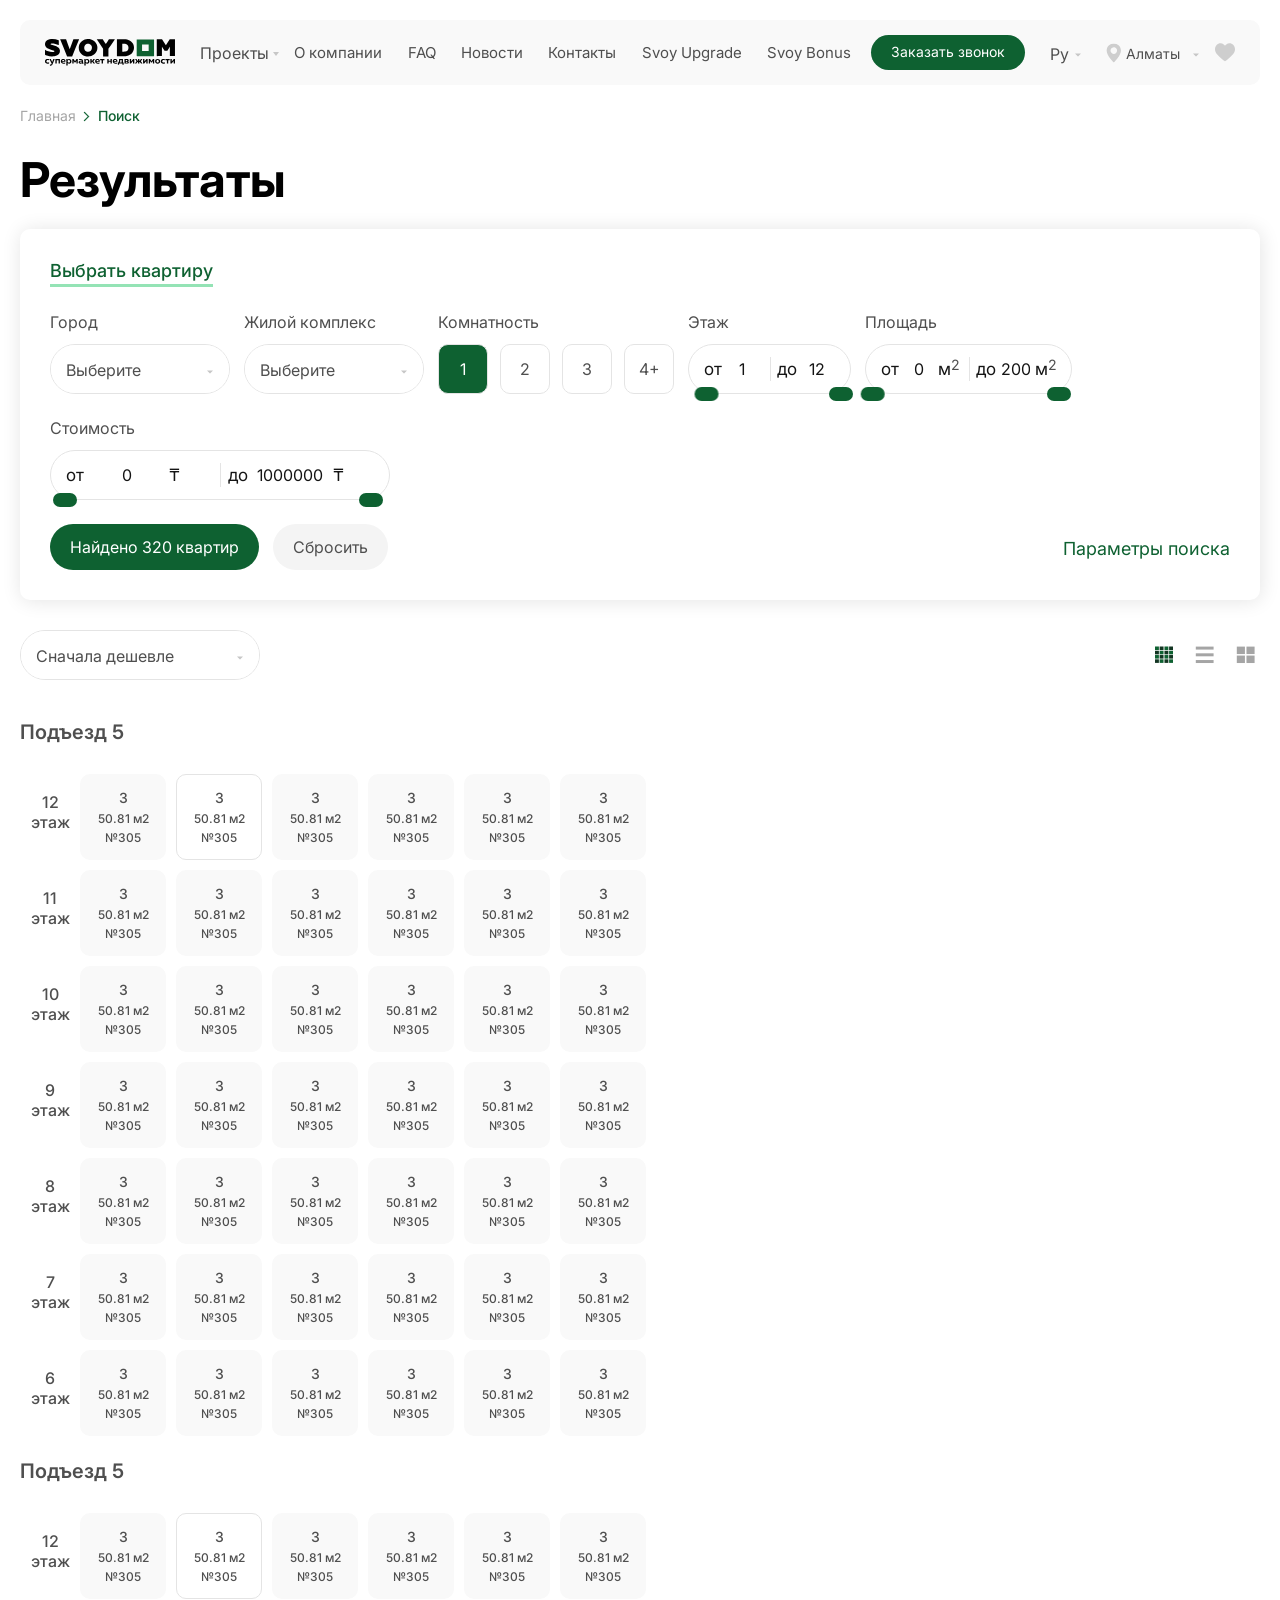
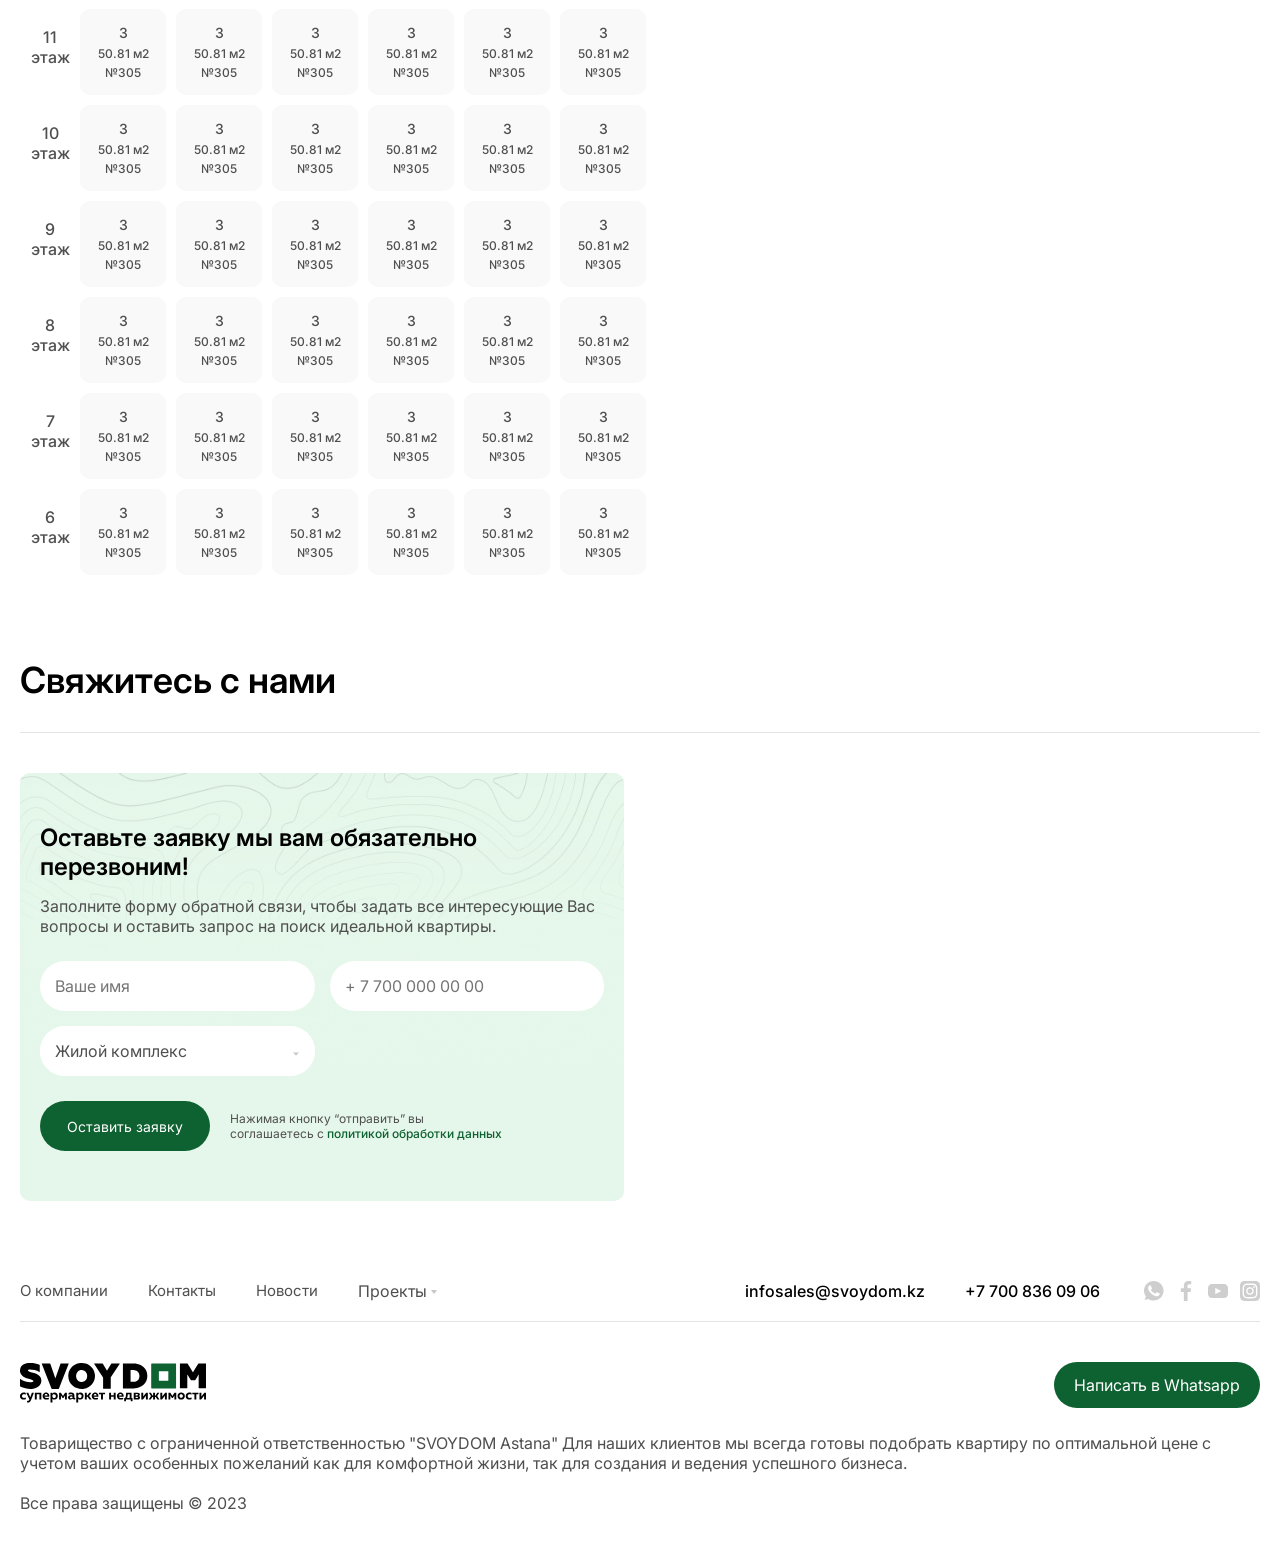
==== commit 2ed610a1: "okey" ====
--- a/apartments.html
+++ b/apartments.html
@@ -569,6 +569,308 @@
                 </div>
                 <div class="rooms-item">
                   <span>6 этаж</span>
+                  <a href="#popup" class="popup">
+                    <span class="number">3</span>
+                    <span>50.81 м2</span>
+                    <span>№305</span>
+                  </a>
+                  <a href="#popup" class="popup">
+                    <span class="number">3</span>
+                    <span>50.81 м2</span>
+                    <span>№305</span>
+                  </a>
+                  <a href="#popup" class="popup">
+                    <span class="number">3</span>
+                    <span>50.81 м2</span>
+                    <span>№305</span>
+                  </a>
+                  <a href="#popup" class="popup">
+                    <span class="number">3</span>
+                    <span>50.81 м2</span>
+                    <span>№305</span>
+                  </a>
+                  <a href="#popup" class="popup">
+                    <span class="number">3</span>
+                    <span>50.81 м2</span>
+                    <span>№305</span>
+                  </a>
+                  <a href="#popup" class="popup">
+                    <span class="number">3</span>
+                    <span>50.81 м2</span>
+                    <span>№305</span>
+                  </a>
+                </div>
+                <div class="rooms-item">
+                  <span>5 этаж</span>
+                  <a href="#popup" class="popup">
+                    <span class="number">3</span>
+                    <span>50.81 м2</span>
+                    <span>№305</span>
+                  </a>
+                  <a href="#popup" class="popup">
+                    <span class="number">3</span>
+                    <span>50.81 м2</span>
+                    <span>№305</span>
+                  </a>
+                  <a href="#popup" class="popup">
+                    <span class="number">3</span>
+                    <span>50.81 м2</span>
+                    <span>№305</span>
+                  </a>
+                  <a href="#popup" class="popup">
+                    <span class="number">3</span>
+                    <span>50.81 м2</span>
+                    <span>№305</span>
+                  </a>
+                  <a href="#popup" class="popup">
+                    <span class="number">3</span>
+                    <span>50.81 м2</span>
+                    <span>№305</span>
+                  </a>
+                  <a href="#popup" class="popup">
+                    <span class="number">3</span>
+                    <span>50.81 м2</span>
+                    <span>№305</span>
+                  </a>
+                </div>
+              </div>
+            </div>
+            <h3>Подъезд 5</h3>
+            <div class="rooms-wrap">
+              <div class="rooms-items">
+                <div class="rooms-item">
+                  <span>12 этаж</span>
+                  <a href="#popup" class="popup">
+                    <span class="number">3</span>
+                    <span>50.81 м2</span>
+                    <span>№305</span>
+                  </a>
+                  <a href="#popup" class="popup active">
+                    <span class="number">3</span>
+                    <span>50.81 м2</span>
+                    <span>№305</span>
+                  </a>
+                  <a href="#popup" class="popup">
+                    <span class="number">3</span>
+                    <span>50.81 м2</span>
+                    <span>№305</span>
+                  </a>
+                  <a href="#popup" class="popup">
+                    <span class="number">3</span>
+                    <span>50.81 м2</span>
+                    <span>№305</span>
+                  </a>
+                  <a href="#popup" class="popup">
+                    <span class="number">3</span>
+                    <span>50.81 м2</span>
+                    <span>№305</span>
+                  </a>
+                  <a href="#popup" class="popup">
+                    <span class="number">3</span>
+                    <span>50.81 м2</span>
+                    <span>№305</span>
+                  </a>
+                </div>
+                <div class="rooms-item">
+                  <span>11 этаж</span>
+                  <a href="#popup" class="popup">
+                    <span class="number">3</span>
+                    <span>50.81 м2</span>
+                    <span>№305</span>
+                  </a>
+                  <a href="#popup" class="popup">
+                    <span class="number">3</span>
+                    <span>50.81 м2</span>
+                    <span>№305</span>
+                  </a>
+                  <a href="#popup" class="popup">
+                    <span class="number">3</span>
+                    <span>50.81 м2</span>
+                    <span>№305</span>
+                  </a>
+                  <a href="#popup" class="popup">
+                    <span class="number">3</span>
+                    <span>50.81 м2</span>
+                    <span>№305</span>
+                  </a>
+                  <a href="#popup" class="popup">
+                    <span class="number">3</span>
+                    <span>50.81 м2</span>
+                    <span>№305</span>
+                  </a>
+                  <a href="#popup" class="popup">
+                    <span class="number">3</span>
+                    <span>50.81 м2</span>
+                    <span>№305</span>
+                  </a>
+                </div>
+                <div class="rooms-item">
+                  <span>10 этаж</span>
+                  <a href="#popup" class="popup">
+                    <span class="number">3</span>
+                    <span>50.81 м2</span>
+                    <span>№305</span>
+                  </a>
+                  <a href="#popup" class="popup">
+                    <span class="number">3</span>
+                    <span>50.81 м2</span>
+                    <span>№305</span>
+                  </a>
+                  <a href="#popup" class="popup">
+                    <span class="number">3</span>
+                    <span>50.81 м2</span>
+                    <span>№305</span>
+                  </a>
+                  <a href="#popup" class="popup">
+                    <span class="number">3</span>
+                    <span>50.81 м2</span>
+                    <span>№305</span>
+                  </a>
+                  <a href="#popup" class="popup">
+                    <span class="number">3</span>
+                    <span>50.81 м2</span>
+                    <span>№305</span>
+                  </a>
+                  <a href="#popup" class="popup">
+                    <span class="number">3</span>
+                    <span>50.81 м2</span>
+                    <span>№305</span>
+                  </a>
+                </div>
+                <div class="rooms-item">
+                  <span>9 этаж</span>
+                  <a href="#popup" class="popup">
+                    <span class="number">3</span>
+                    <span>50.81 м2</span>
+                    <span>№305</span>
+                  </a>
+                  <a href="#popup" class="popup">
+                    <span class="number">3</span>
+                    <span>50.81 м2</span>
+                    <span>№305</span>
+                  </a>
+                  <a href="#popup" class="popup">
+                    <span class="number">3</span>
+                    <span>50.81 м2</span>
+                    <span>№305</span>
+                  </a>
+                  <a href="#popup" class="popup">
+                    <span class="number">3</span>
+                    <span>50.81 м2</span>
+                    <span>№305</span>
+                  </a>
+                  <a href="#popup" class="popup">
+                    <span class="number">3</span>
+                    <span>50.81 м2</span>
+                    <span>№305</span>
+                  </a>
+                  <a href="#popup" class="popup">
+                    <span class="number">3</span>
+                    <span>50.81 м2</span>
+                    <span>№305</span>
+                  </a>
+                </div>
+                <div class="rooms-item">
+                  <span>8 этаж</span>
+                  <a href="#popup" class="popup">
+                    <span class="number">3</span>
+                    <span>50.81 м2</span>
+                    <span>№305</span>
+                  </a>
+                  <a href="#popup" class="popup">
+                    <span class="number">3</span>
+                    <span>50.81 м2</span>
+                    <span>№305</span>
+                  </a>
+                  <a href="#popup" class="popup">
+                    <span class="number">3</span>
+                    <span>50.81 м2</span>
+                    <span>№305</span>
+                  </a>
+                  <a href="#popup" class="popup">
+                    <span class="number">3</span>
+                    <span>50.81 м2</span>
+                    <span>№305</span>
+                  </a>
+                  <a href="#popup" class="popup">
+                    <span class="number">3</span>
+                    <span>50.81 м2</span>
+                    <span>№305</span>
+                  </a>
+                  <a href="#popup" class="popup">
+                    <span class="number">3</span>
+                    <span>50.81 м2</span>
+                    <span>№305</span>
+                  </a>
+                </div>
+                <div class="rooms-item">
+                  <span>7 этаж</span>
+                  <a href="#popup" class="popup">
+                    <span class="number">3</span>
+                    <span>50.81 м2</span>
+                    <span>№305</span>
+                  </a>
+                  <a href="#popup" class="popup">
+                    <span class="number">3</span>
+                    <span>50.81 м2</span>
+                    <span>№305</span>
+                  </a>
+                  <a href="#popup" class="popup">
+                    <span class="number">3</span>
+                    <span>50.81 м2</span>
+                    <span>№305</span>
+                  </a>
+                  <a href="#popup" class="popup">
+                    <span class="number">3</span>
+                    <span>50.81 м2</span>
+                    <span>№305</span>
+                  </a>
+                  <a href="#popup" class="popup">
+                    <span class="number">3</span>
+                    <span>50.81 м2</span>
+                    <span>№305</span>
+                  </a>
+                  <a href="#popup" class="popup">
+                    <span class="number">3</span>
+                    <span>50.81 м2</span>
+                    <span>№305</span>
+                  </a>
+                </div>
+                <div class="rooms-item">
+                  <span>6 этаж</span>
+                  <a href="#popup" class="popup">
+                    <span class="number">3</span>
+                    <span>50.81 м2</span>
+                    <span>№305</span>
+                  </a>
+                  <a href="#popup" class="popup">
+                    <span class="number">3</span>
+                    <span>50.81 м2</span>
+                    <span>№305</span>
+                  </a>
+                  <a href="#popup" class="popup">
+                    <span class="number">3</span>
+                    <span>50.81 м2</span>
+                    <span>№305</span>
+                  </a>
+                  <a href="#popup" class="popup">
+                    <span class="number">3</span>
+                    <span>50.81 м2</span>
+                    <span>№305</span>
+                  </a>
+                  <a href="#popup" class="popup">
+                    <span class="number">3</span>
+                    <span>50.81 м2</span>
+                    <span>№305</span>
+                  </a>
+                  <a href="#popup" class="popup">
+                    <span class="number">3</span>
+                    <span>50.81 м2</span>
+                    <span>№305</span>
+                  </a>
+                </div>
+                <div class="rooms-item">
+                  <span>5 этаж</span>
                   <a href="#popup" class="popup">
                     <span class="number">3</span>
                     <span>50.81 м2</span>
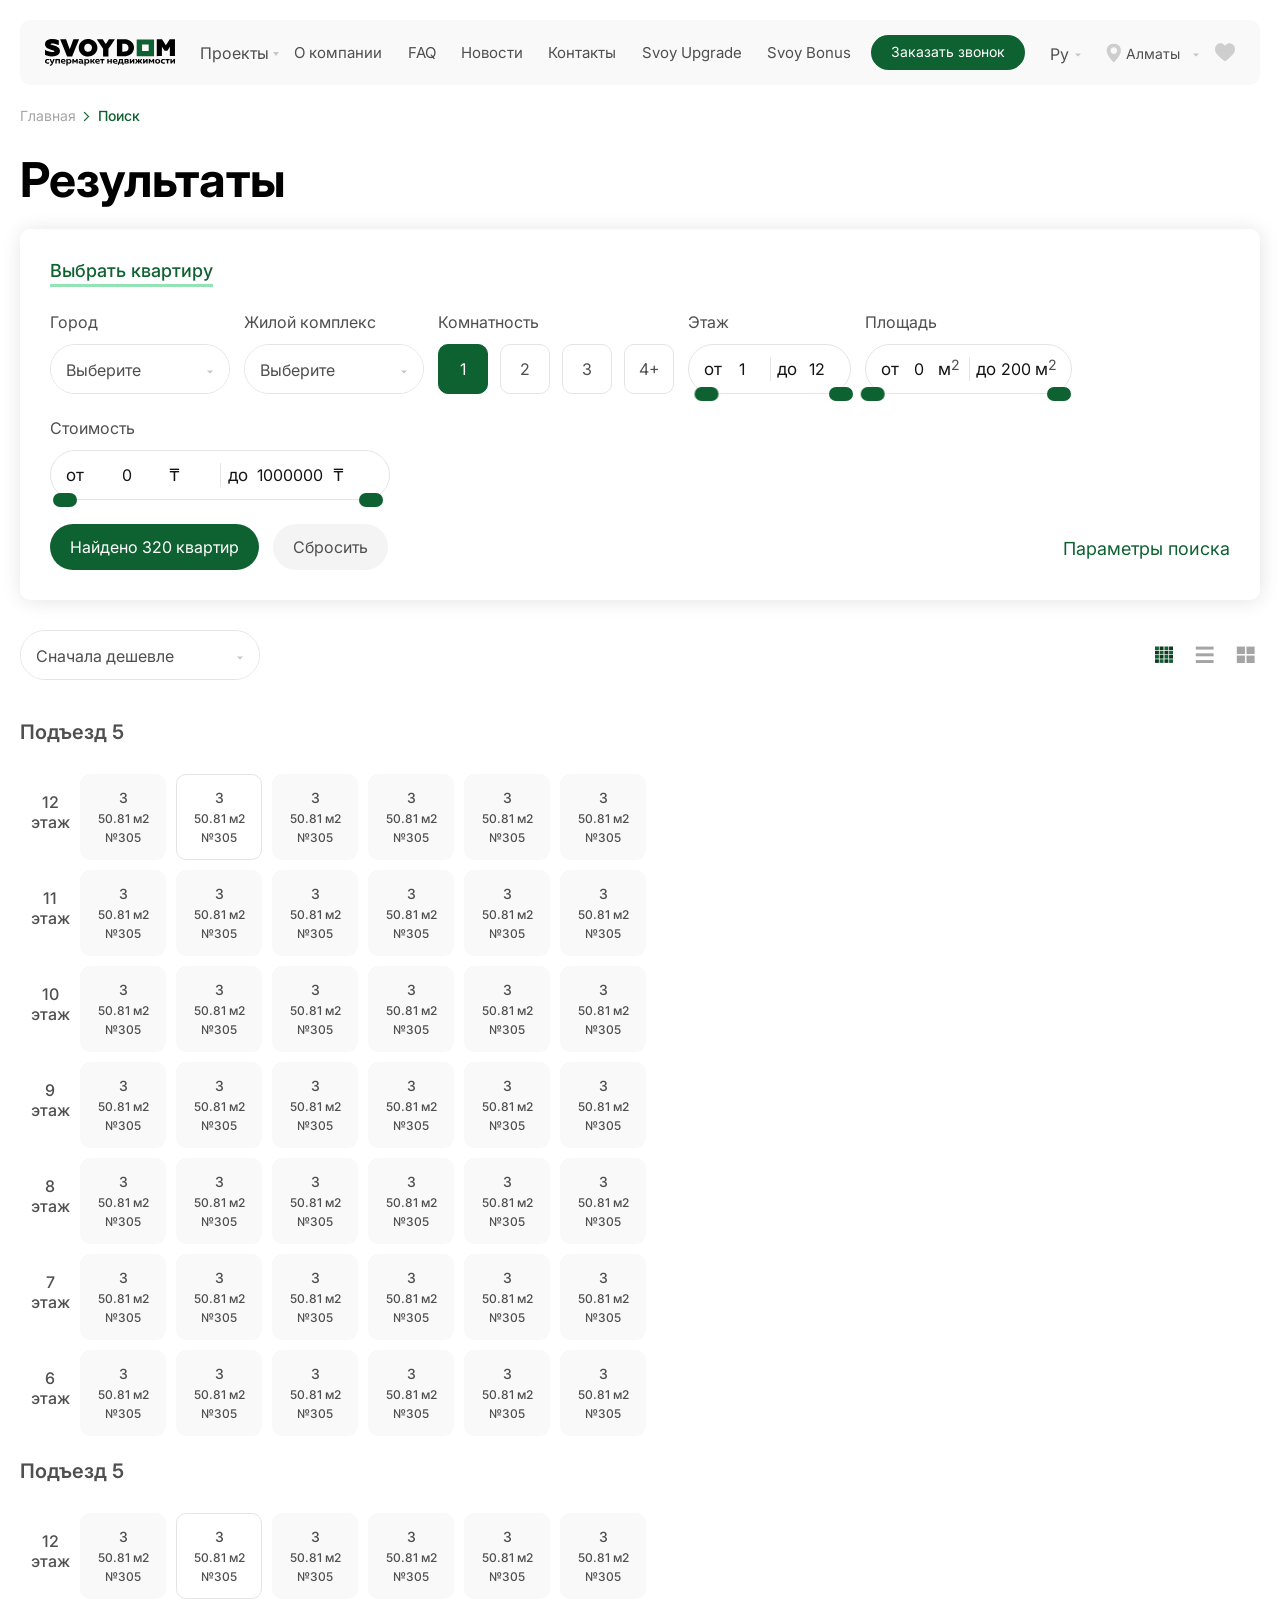
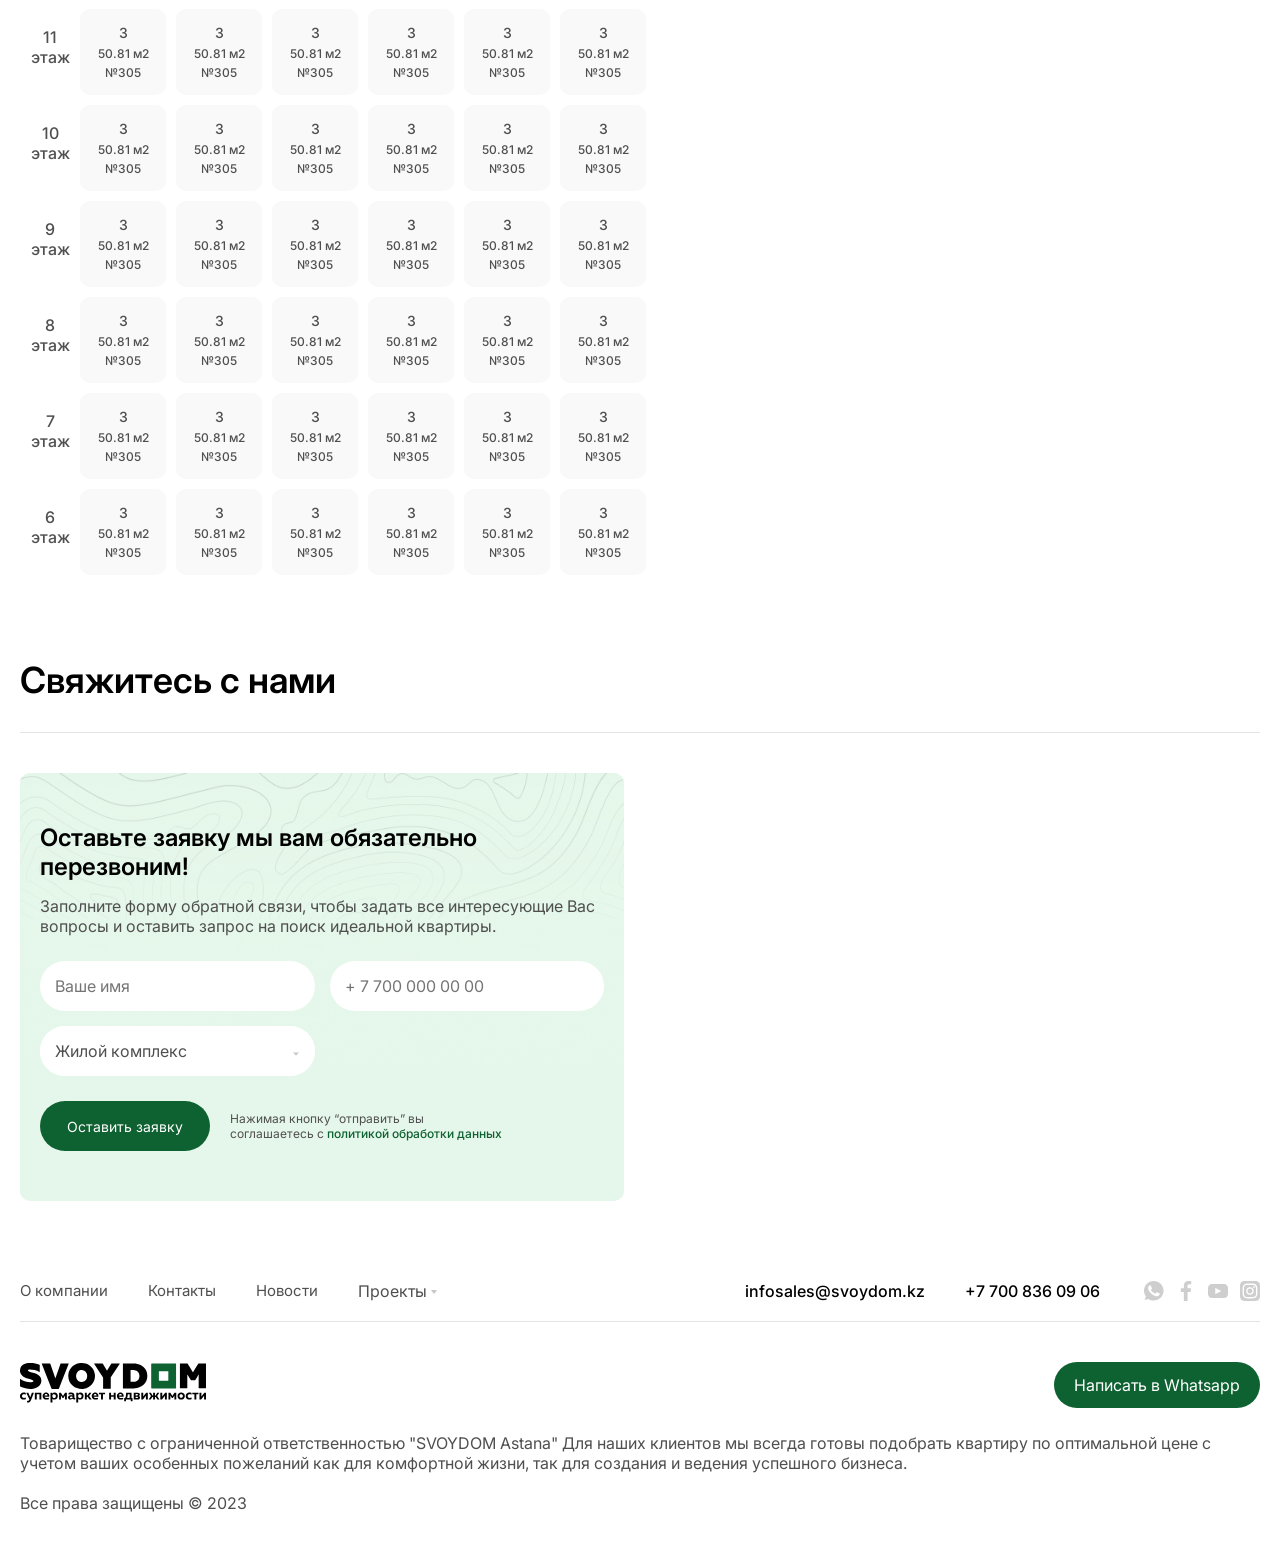
==== commit d53a89ca: "ok" ====
--- a/apartments.html
+++ b/apartments.html
@@ -128,22 +128,30 @@
               </div>
               <div class="info">
                 <span>Комнатность</span>
-                <div class="radios">
-                  <div class="radio-wrap">
-                    <input type="radio" id="radio1" name="radio" checked />
-                    <label for="radio1"> 1 </label>
+                <div class="checkboxes">
+                  <div class="checkbox-wrap">
+                    <label>
+                      <input type="checkbox" checked />
+                      <span> 1</span>
+                    </label>
                   </div>
-                  <div class="radio-wrap">
-                    <input type="radio" id="radio2" name="radio" />
-                    <label for="radio2"> 2 </label>
+                  <div class="checkbox-wrap">
+                    <label>
+                      <input type="checkbox" />
+                      <span> 2</span>
+                    </label>
                   </div>
-                  <div class="radio-wrap">
-                    <input type="radio" id="radio3" name="radio" />
-                    <label for="radio3"> 3 </label>
+                  <div class="checkbox-wrap">
+                    <label>
+                      <input type="checkbox" />
+                      <span> 3</span>
+                    </label>
                   </div>
-                  <div class="radio-wrap">
-                    <input type="radio" id="radio4" name="radio" />
-                    <label for="radio4"> 4+ </label>
+                  <div class="checkbox-wrap">
+                    <label>
+                      <input type="checkbox" />
+                      <span> 4+</span>
+                    </label>
                   </div>
                 </div>
               </div>
@@ -376,11 +384,11 @@
                     <span>50.81 м2</span>
                     <span>№305</span>
                   </a>
-                  <a href="#popup" class="popup active">
-                    <span class="number">3</span>
-                    <span>50.81 м2</span>
-                    <span>№305</span>
-                  </a>
+                  <button type="button" class="active">
+                    <span class="number">3</span>
+                    <span>50.81 м2</span>
+                    <span>№305</span>
+                  </button>
                   <a href="#popup" class="popup">
                     <span class="number">3</span>
                     <span>50.81 м2</span>
@@ -645,11 +653,11 @@
                     <span>50.81 м2</span>
                     <span>№305</span>
                   </a>
-                  <a href="#popup" class="popup active">
-                    <span class="number">3</span>
-                    <span>50.81 м2</span>
-                    <span>№305</span>
-                  </a>
+                  <button type="button" class="active">
+                    <span class="number">3</span>
+                    <span>50.81 м2</span>
+                    <span>№305</span>
+                  </button>
                   <a href="#popup" class="popup">
                     <span class="number">3</span>
                     <span>50.81 м2</span>
@@ -1257,7 +1265,6 @@
                   <span class="icon"> 3D </span>
                 </div>
               </div>
-              <button class="grey-btn">Загрузить еще</button>
               <div class="pagination">
                 <button type="button" class="prev">
                   <img src="img/pagination-arrow.svg" alt="" />
@@ -1877,7 +1884,6 @@
                   </div>
                 </div>
               </div>
-              <button class="grey-btn">Загрузить еще</button>
               <div class="pagination">
                 <button type="button" class="prev">
                   <img src="img/pagination-arrow.svg" alt="" />
--- a/css/style.css
+++ b/css/style.css
@@ -773,6 +773,48 @@
 .ymaps-2-1-79-balloon__content {
   padding: 0 !important;
   margin: 0;
+}
+
+body.mfp-open {
+  overflow: hidden !important;
+}
+
+.checkbox-wrap label {
+  cursor: pointer;
+}
+.checkbox-wrap label input {
+  position: absolute;
+  top: 0;
+  left: 0;
+  width: 0;
+  height: 0;
+  overflow: hidden;
+  opacity: 0;
+}
+.checkbox-wrap label span {
+  width: 50px;
+  height: 50px;
+  display: -webkit-box;
+  display: -ms-flexbox;
+  display: flex;
+  -webkit-box-align: center;
+  -ms-flex-align: center;
+  align-items: center;
+  -webkit-box-pack: center;
+  -ms-flex-pack: center;
+  justify-content: center;
+  border-radius: 10px;
+  min-width: 50px;
+  border: 1px solid #e4e4e4;
+  font-size: 16px;
+  color: #4f4f4f;
+  text-align: center;
+  transition: 0.3s;
+}
+.checkbox-wrap label input:checked ~ span {
+  border-color: #0e6131;
+  background: #0e6131;
+  color: white;
 }
 
 .radio-wrap input[type=radio] {
@@ -3788,15 +3830,15 @@
   color: #4f4f4f;
   display: inline-block;
 }
-.apartment-search-info form .info .radios {
-  display: -webkit-box;
-  display: -ms-flexbox;
-  display: flex;
-}
-.apartment-search-info form .info .radios .radio-wrap {
+.apartment-search-info form .info .checkboxes {
+  display: -webkit-box;
+  display: -ms-flexbox;
+  display: flex;
+}
+.apartment-search-info form .info .checkboxes .checkbox-wrap {
   margin-right: 12px;
 }
-.apartment-search-info form .info .radios .radio-wrap:last-child {
+.apartment-search-info form .info .checkboxes .checkbox-wrap:last-child {
   margin-right: 0;
 }
 .apartment-search-info form > a {
@@ -4425,6 +4467,16 @@
   color: white;
 }
 
+.apartments-wrap .pagination {
+  margin-top: 40px;
+}
+@media (max-width: 767px) {
+  .apartments-wrap .pagination {
+    -webkit-box-pack: center;
+    -ms-flex-pack: center;
+    justify-content: center;
+  }
+}
 .apartments-wrap .wrapper {
   display: -webkit-box;
   display: -ms-flexbox;
@@ -4900,7 +4952,8 @@
     height: 50px;
   }
 }
-.rooms-wrap .rooms-items .rooms-item a {
+.rooms-wrap .rooms-items .rooms-item a,
+.rooms-wrap .rooms-items .rooms-item button {
   border-radius: 10px;
   background: #f9f9f9;
   transition: 0.3s;
@@ -4925,49 +4978,69 @@
   border: 1px solid transparent;
 }
 @media (max-width: 1024px) {
-  .rooms-wrap .rooms-items .rooms-item a {
+  .rooms-wrap .rooms-items .rooms-item a,
+.rooms-wrap .rooms-items .rooms-item button {
     min-height: auto;
   }
 }
 @media (max-width: 767px) {
-  .rooms-wrap .rooms-items .rooms-item a {
+  .rooms-wrap .rooms-items .rooms-item a,
+.rooms-wrap .rooms-items .rooms-item button {
     height: 50px;
     width: 50px;
     min-width: 50px;
   }
 }
-.rooms-wrap .rooms-items .rooms-item a.active {
+.rooms-wrap .rooms-items .rooms-item a.active,
+.rooms-wrap .rooms-items .rooms-item button.active {
   border-color: #e4e4e4;
   background: #fff;
   color: #7a7a7a;
-}
-.rooms-wrap .rooms-items .rooms-item a span {
+  cursor: default;
+}
+.rooms-wrap .rooms-items .rooms-item a.active:hover,
+.rooms-wrap .rooms-items .rooms-item button.active:hover {
+  background: #fff;
+  color: #7a7a7a;
+}
+.rooms-wrap .rooms-items .rooms-item a.active:hover span,
+.rooms-wrap .rooms-items .rooms-item button.active:hover span {
+  color: #7a7a7a;
+}
+.rooms-wrap .rooms-items .rooms-item a span,
+.rooms-wrap .rooms-items .rooms-item button span {
   font-weight: 500;
   transition: 0.3s;
   font-size: 12px;
   color: #4f4f4f;
 }
 @media (max-width: 767px) {
-  .rooms-wrap .rooms-items .rooms-item a span {
+  .rooms-wrap .rooms-items .rooms-item a span,
+.rooms-wrap .rooms-items .rooms-item button span {
     display: none;
   }
 }
-.rooms-wrap .rooms-items .rooms-item a span.number {
+.rooms-wrap .rooms-items .rooms-item a span.number,
+.rooms-wrap .rooms-items .rooms-item button span.number {
   font-size: 14px;
 }
 @media (max-width: 767px) {
-  .rooms-wrap .rooms-items .rooms-item a span.number {
+  .rooms-wrap .rooms-items .rooms-item a span.number,
+.rooms-wrap .rooms-items .rooms-item button span.number {
     display: inline-block;
   }
 }
-.rooms-wrap .rooms-items .rooms-item a.disabled {
+.rooms-wrap .rooms-items .rooms-item a.disabled,
+.rooms-wrap .rooms-items .rooms-item button.disabled {
   opacity: 0.5;
   cursor: default;
 }
-.rooms-wrap .rooms-items .rooms-item a:hover {
+.rooms-wrap .rooms-items .rooms-item a:hover,
+.rooms-wrap .rooms-items .rooms-item button:hover {
   background: #0e6131;
 }
-.rooms-wrap .rooms-items .rooms-item a:hover span {
+.rooms-wrap .rooms-items .rooms-item a:hover span,
+.rooms-wrap .rooms-items .rooms-item button:hover span {
   color: white;
 }
 
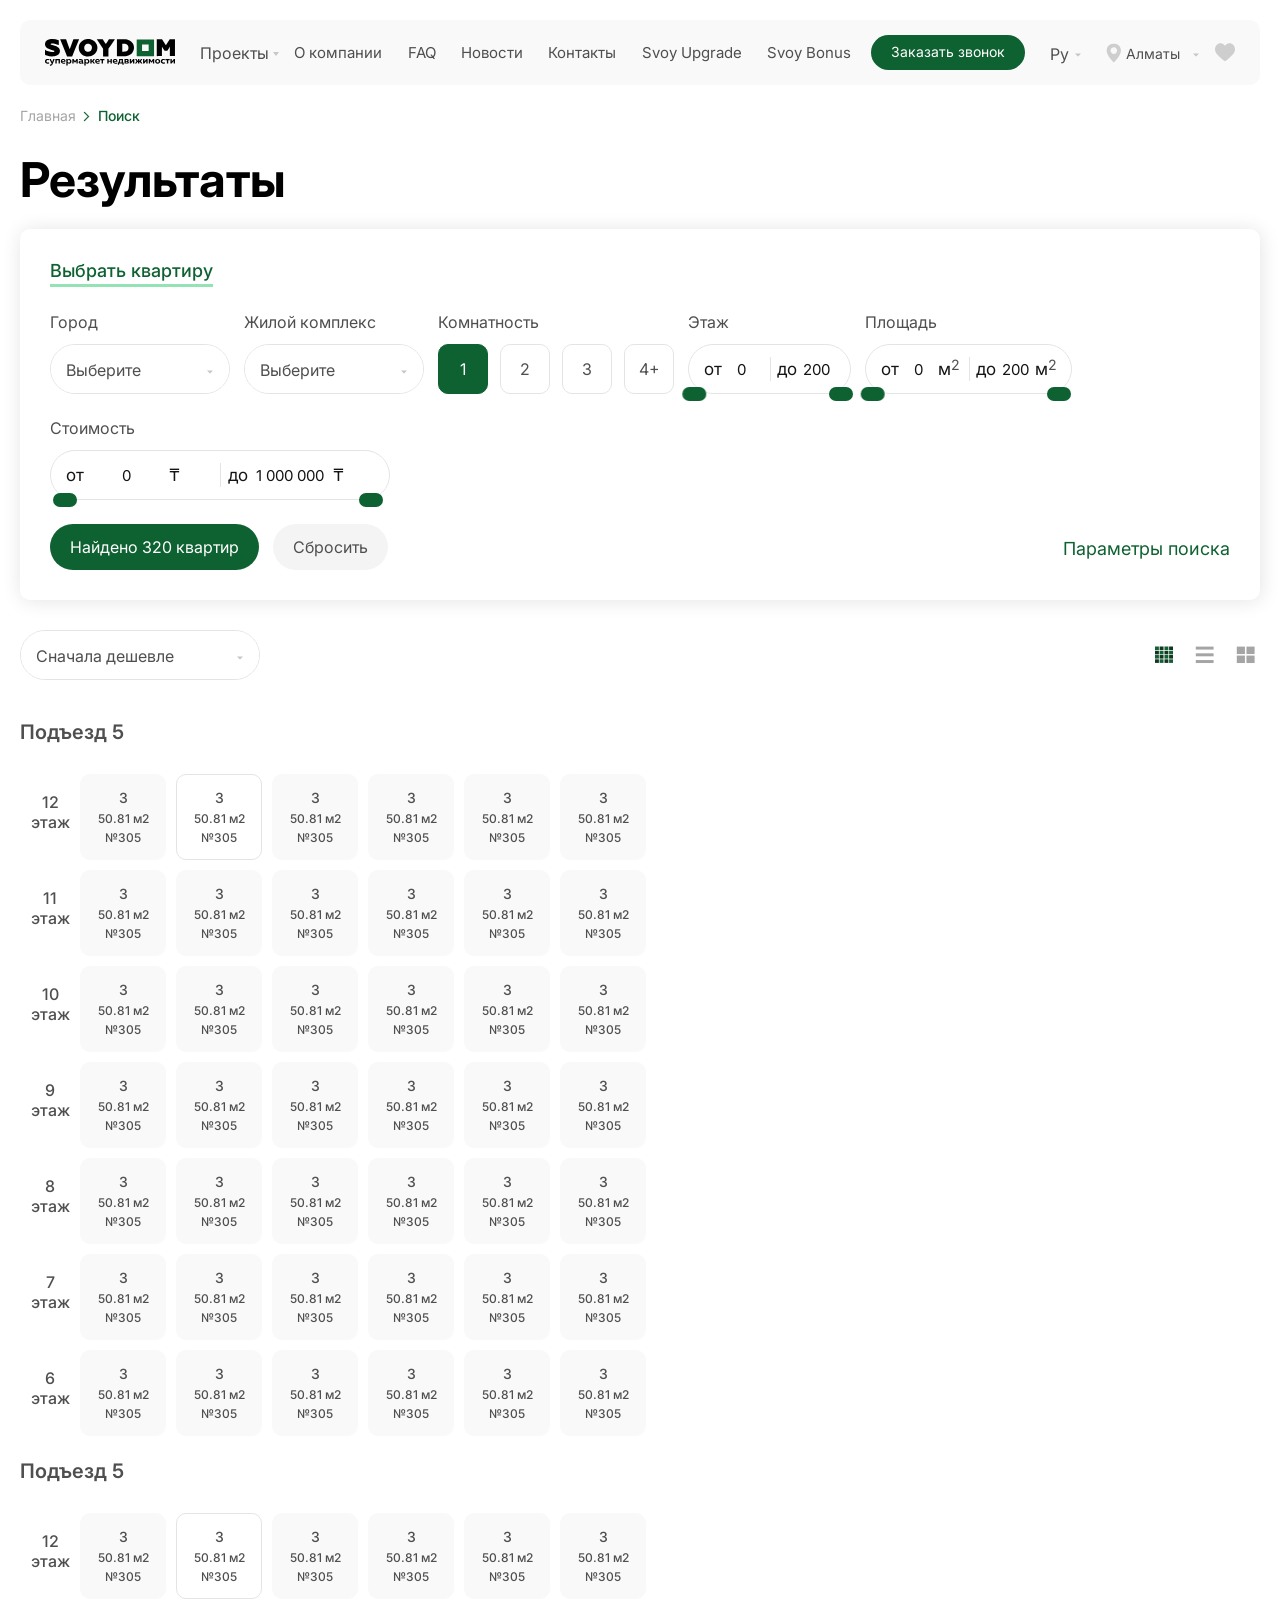
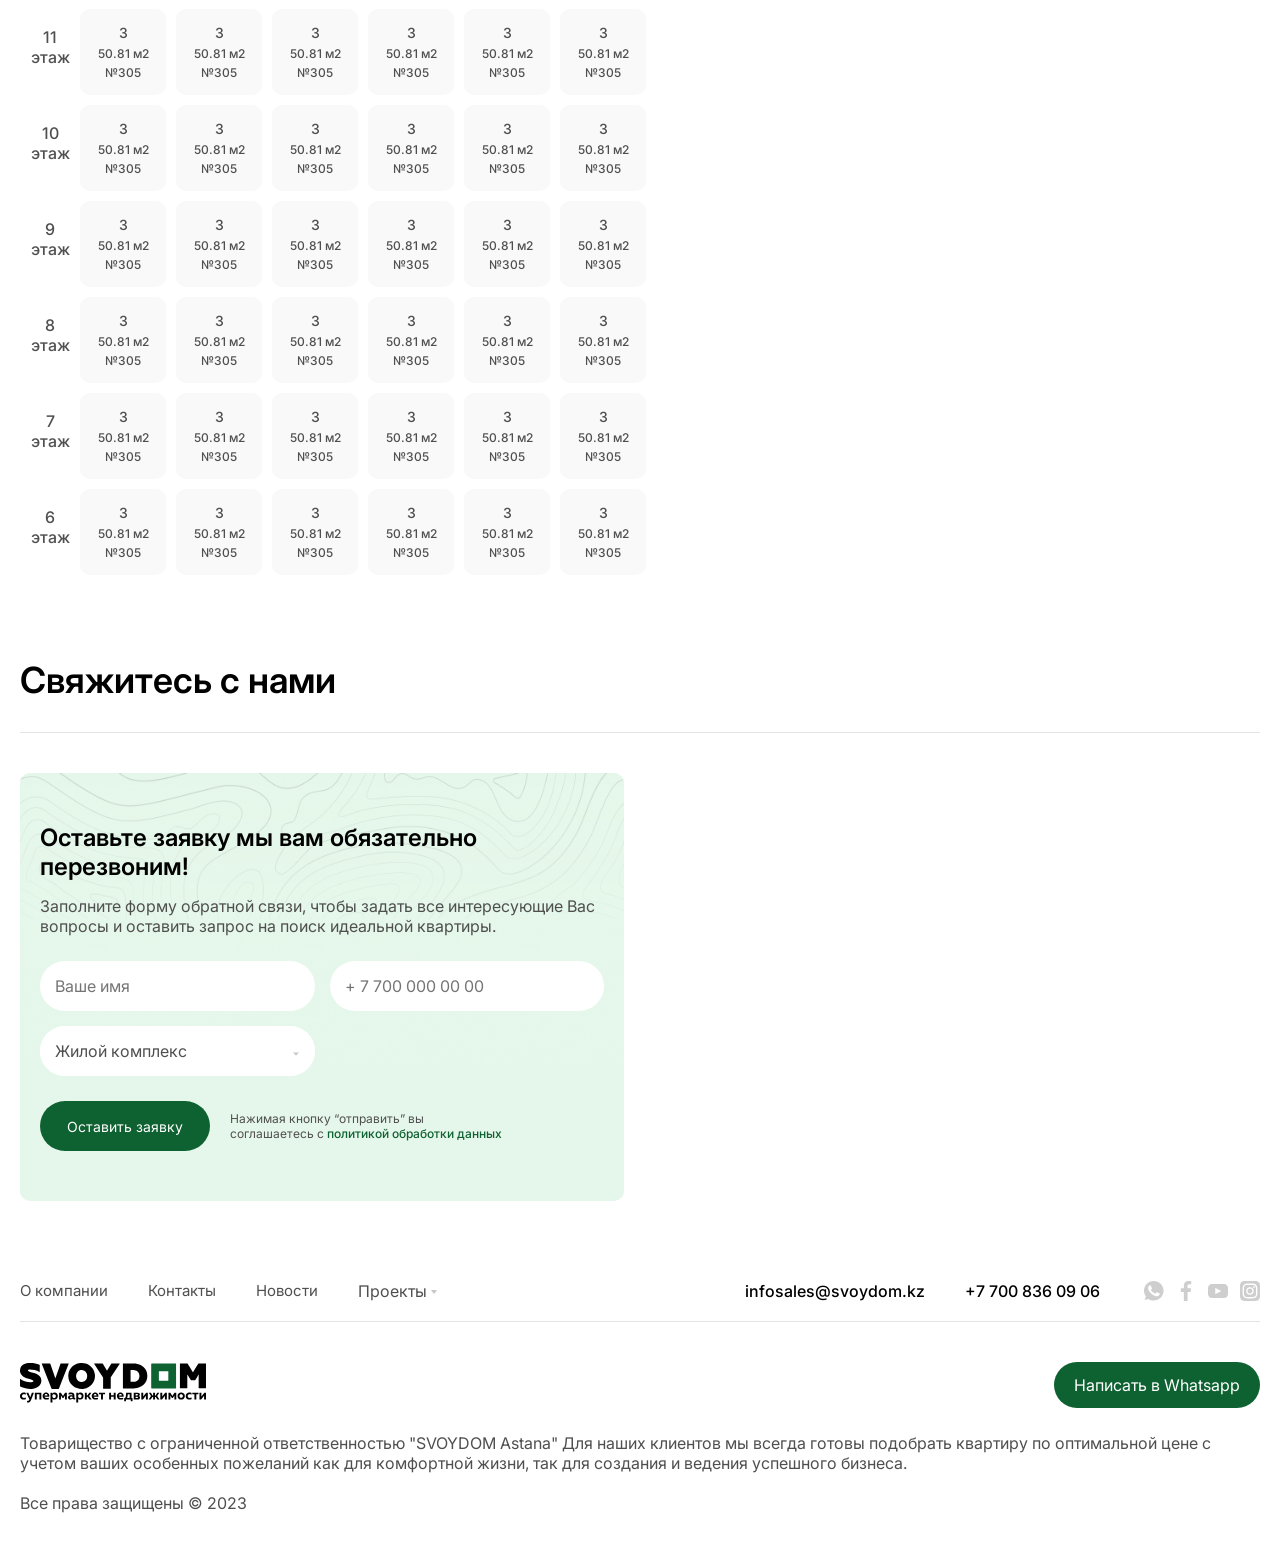
==== commit aaa375b9: "ok" ====
--- a/apartments.html
+++ b/apartments.html
@@ -180,7 +180,7 @@
                       />
                     </div>
                   </div>
-                  <div id="range-slider-3"></div>
+                  <div id="range-slider-3" class="range-slider"></div>
                 </div>
               </div>
               <div class="info">
@@ -190,7 +190,7 @@
                     <div class="input-wrap">
                       от
                       <input
-                        type="number"
+                        type="text"
                         min="0"
                         max="200"
                         step="1"
@@ -201,7 +201,7 @@
                     <div class="input-wrap">
                       до
                       <input
-                        type="number"
+                        type="text"
                         min="0"
                         max="200"
                         step="1"
@@ -210,7 +210,7 @@
                       м<sup>2</sup>
                     </div>
                   </div>
-                  <div id="range-slider-1"></div>
+                  <div id="range-slider-1" class="range-slider"></div>
                 </div>
               </div>
               <div class="info full">
@@ -220,9 +220,9 @@
                     <div class="input-wrap">
                       от
                       <input
-                        type="number"
+                        type="text"
                         min="0"
-                        max="100000"
+                        max="1000000"
                         step="1"
                         id="input2-1"
                       />
@@ -231,16 +231,16 @@
                     <div class="input-wrap">
                       до
                       <input
-                        type="number"
+                        type="text"
                         min="0"
-                        max="100000"
+                        max="1000000"
                         step="1"
                         id="input2-2"
                       />
                       ₸
                     </div>
                   </div>
-                  <div id="range-slider-2"></div>
+                  <div id="range-slider-2" class="range-slider"></div>
                 </div>
               </div>
             </div>
@@ -269,9 +269,9 @@
                           <div class="input-wrap">
                             от
                             <input
-                              type="number"
+                              type="text"
                               min="0"
-                              max="100000"
+                              max="1000000"
                               step="1"
                               id="input4-1"
                             />
@@ -280,16 +280,16 @@
                           <div class="input-wrap">
                             до
                             <input
-                              type="number"
+                              type="text"
                               min="0"
-                              max="100000"
+                              max="1000000"
                               step="1"
                               id="input4-2"
                             />
                             ₸
                           </div>
                         </div>
-                        <div id="range-slider-4"></div>
+                        <div id="range-slider-4" class="range-slider"></div>
                       </div>
                     </div>
                   </div>
@@ -2040,6 +2040,7 @@
     <script src="js/aos.js"></script>
     <script src="js/jquery.magnific-popup.min.js"></script>
     <script src="js/jquery.smooth-scroll.min.js"></script>
+    <script src="js/wNumb.min.js"></script>
     <script src="js/script.js"></script>
 
     <script src="https://api-maps.yandex.ru/2.1/?lang=ru_RU"></script>
@@ -2255,121 +2256,171 @@
     </script>
 
     <script>
-      // RangeSlider 1 - start
-      var rangeSlider_1 = document.getElementById("range-slider-1");
-      var input1_1 = document.getElementById("input1-1");
-      var input1_2 = document.getElementById("input1-2");
-      var inputs_1 = [input1_1, input1_2];
-
-      noUiSlider.create(rangeSlider_1, {
-        start: [0, 200],
-        connect: true,
-        range: {
-          min: 0,
-          max: 200,
-        },
-        format: {
-          to: (v) => v | 0,
-          from: (v) => v | 0,
-        },
-      });
-
-      rangeSlider_1.noUiSlider.on("update", function (values, handle) {
-        inputs_1[handle].value = values[handle];
-      });
-
-      inputs_1.forEach(function (input, handle) {
-        input.addEventListener("change", function () {
-          rangeSlider_1.noUiSlider.setHandle(handle, this.value);
+        const moneyFormat = wNumb({
+            thousand: ' ',
+            decimals: 0,
         });
-      });
-      // RangeSlider 1 - end
-
-      // RangeSlider 2 - start
-      var rangeSlider_2 = document.getElementById("range-slider-2");
-      var input2_1 = document.getElementById("input2-1");
-      var input2_2 = document.getElementById("input2-2");
-      var inputs_2 = [input2_1, input2_2];
-
-      noUiSlider.create(rangeSlider_2, {
-        start: [0, 1000000],
-        connect: true,
-        range: {
-          min: 0,
-          max: 1000000,
-        },
-        format: {
-          to: (v) => v | 0,
-          from: (v) => v | 0,
-        },
-      });
-
-      rangeSlider_2.noUiSlider.on("update", function (values, handle) {
-        inputs_2[handle].value = values[handle];
-      });
-
-      inputs_2.forEach(function (input, handle) {
-        input.addEventListener("change", function () {
-          rangeSlider_2.noUiSlider.setHandle(handle, this.value);
-        });
-      });
-      // RangeSlider 2 - end
-
-      var rangeSlider_3 = document.getElementById("range-slider-3");
-      var input3_1 = document.getElementById("input3-1");
-      var input3_2 = document.getElementById("input3-2");
-      var inputs_3 = [input3_1, input3_2];
-
-      noUiSlider.create(rangeSlider_3, {
-        start: [1, 12],
-        connect: true,
-        range: {
-          min: 0,
-          max: 12,
-        },
-        format: {
-          to: (v) => v | 0,
-          from: (v) => v | 0,
-        },
-      });
-
-      rangeSlider_3.noUiSlider.on("update", function (values, handle) {
-        inputs_3[handle].value = values[handle];
-      });
-
-      inputs_3.forEach(function (input, handle) {
-        input.addEventListener("change", function () {
-          rangeSlider_3.noUiSlider.setHandle(handle, this.value);
-        });
-      });
-
-      var rangeSlider_4 = document.getElementById("range-slider-4");
-      var input4_1 = document.getElementById("input4-1");
-      var input4_2 = document.getElementById("input4-2");
-      var inputs_4 = [input4_1, input4_2];
-
-      noUiSlider.create(rangeSlider_4, {
-        start: [0, 1000000],
-        connect: true,
-        range: {
-          min: 0,
-          max: 1000000,
-        },
-        format: {
-          to: (v) => v | 0,
-          from: (v) => v | 0,
-        },
-      });
-
-      rangeSlider_4.noUiSlider.on("update", function (values, handle) {
-        inputs_4[handle].value = values[handle];
-      });
-
-      inputs_4.forEach(function (input, handle) {
-        input.addEventListener("change", function () {
-          rangeSlider_4.noUiSlider.setHandle(handle, this.value);
-        });
-      });
+
+        const InputsCounts = document.querySelectorAll('.range-info input');
+        const InputsRange = document.querySelectorAll('.range-info .range-slider');
+
+        const groupPairs = arr =>
+            arr.reduce((acc, _, i) => (i % 2 ? acc : [...acc, arr.slice(i, i + 2)]), []);
+        const validateInput = (input) => /^\d+$/.test(input);
+
+        InputsCounts.forEach((item) => {
+            item.addEventListener('keydown', function (e){
+                if(!validateInput(e.key)){
+                    e.preventDefault();
+                }
+            })
+        })
+
+        groupPairs([...InputsCounts]).forEach((item, index) => {
+
+            const rangeSlider = InputsRange[index];
+
+           const { min, max } = {
+               min: +$(item[0]).attr('min'),
+               max: +$(item[1]).attr('max')
+           }
+
+            noUiSlider.create(InputsRange[index], {
+                start: [min, max],
+                connect: true,
+                range: { min, max, },
+                format: {
+                    to: (v) => v | 0,
+                    from: (v) => v | 0,
+                },
+            });
+
+            rangeSlider.noUiSlider.on("update", function (values, handle) {
+                item[handle].value = moneyFormat.to(values[handle]);
+            });
+
+            item.forEach(function (input, handle) {
+                input.addEventListener("change", function () {
+                    InputsRange[index].noUiSlider.setHandle(handle, this.value);
+                });
+            });
+        })
+
+      // // RangeSlider 1 - start
+      // const rangeSlider_1 = document.getElementById("range-slider-1");
+      // const input1_1 = document.getElementById("input1-1");
+      // const input1_2 = document.getElementById("input1-2");
+      // const inputs_1 = [input1_1, input1_2];
+      //
+      // noUiSlider.create(rangeSlider_1, {
+      //   start: [0, 200],
+      //   connect: true,
+      //   range: {
+      //     min: 0,
+      //     max: 200,
+      //   },
+      //   format: {
+      //     to: (v) => v | 0,
+      //     from: (v) => v | 0,
+      //   },
+      // });
+      //
+      // rangeSlider_1.noUiSlider.on("update", function (values, handle) {
+      //   inputs_1[handle].value = +moneyFormat.to(values[handle]);
+      // });
+      //
+      // inputs_1.forEach(function (input, handle) {
+      //   input.addEventListener("change", function () {
+      //     rangeSlider_1.noUiSlider.setHandle(handle, this.value);
+      //   });
+      // });
+      // // RangeSlider 1 - end
+      //
+      // // RangeSlider 2 - start
+      // const rangeSlider_2 = document.getElementById("range-slider-2");
+      // const input2_1 = document.getElementById("input2-1");
+      // const input2_2 = document.getElementById("input2-2");
+      // const inputs_2 = [input2_1, input2_2];
+      //
+      // noUiSlider.create(rangeSlider_2, {
+      //   start: [0, 10000000],
+      //   connect: true,
+      //   range: {
+      //     min: 0,
+      //     max: 1000000,
+      //   },
+      //   format: {
+      //     to: (v) => v | 0,
+      //     from: (v) => v | 0,
+      //   },
+      // });
+      //
+      // rangeSlider_2.noUiSlider.on("update", function (values, handle) {
+      //   inputs_2[handle].value = moneyFormat.to(values[handle]);
+      // });
+      //
+      // inputs_2.forEach(function (input, handle) {
+      //   input.addEventListener("change", function () {
+      //     rangeSlider_2.noUiSlider.setHandle(handle, this.value);
+      //   });
+      // });
+      // // RangeSlider 2 - end
+      //
+      // const rangeSlider_3 = document.getElementById("range-slider-3");
+      // const input3_1 = document.getElementById("input3-1");
+      // const input3_2 = document.getElementById("input3-2");
+      // const inputs_3 = [input3_1, input3_2];
+      //
+      // noUiSlider.create(rangeSlider_3, {
+      //   start: [1, 12],
+      //   connect: true,
+      //   range: {
+      //     min: 0,
+      //     max: 12,
+      //   },
+      //   format: {
+      //     to: (v) => v | 0,
+      //     from: (v) => v | 0,
+      //   },
+      // });
+      //
+      // rangeSlider_3.noUiSlider.on("update", function (values, handle) {
+      //   inputs_3[handle].value = +moneyFormat.to(values[handle]);
+      // });
+      //
+      // inputs_3.forEach(function (input, handle) {
+      //   input.addEventListener("change", function () {
+      //     rangeSlider_3.noUiSlider.setHandle(handle, this.value);
+      //   });
+      // });
+      //
+      // const rangeSlider_4 = document.getElementById("range-slider-4");
+      // const input4_1 = document.getElementById("input4-1");
+      // const input4_2 = document.getElementById("input4-2");
+      // const inputs_4 = [input4_1, input4_2];
+      //
+      // noUiSlider.create(rangeSlider_4, {
+      //   start: [0, 1000000],
+      //   connect: true,
+      //   range: {
+      //     min: 0,
+      //     max: 1000000,
+      //   },
+      //   format: {
+      //     to: (v) => v | 0,
+      //     from: (v) => v | 0,
+      //   },
+      // });
+      //
+      // rangeSlider_4.noUiSlider.on("update", function (values, handle) {
+      //   inputs_4[handle].value = +moneyFormat.to(values[handle]);
+      // });
+      //
+      // inputs_4.forEach(function (input, handle) {
+      //   input.addEventListener("change", function () {
+      //     rangeSlider_4.noUiSlider.setHandle(handle, this.value);
+      //   });
+      // });
     </script>
   </body>
 </html>
--- a/css/style.css
+++ b/css/style.css
@@ -905,23 +905,19 @@
   margin: 0 5px;
   width: 29px;
   text-align: center;
-  font-size: 16px;
+  font-size: 15px;
 }
 .range-info .inputs .input-wrap input::-webkit-input-placeholder {
   color: #141414;
-  font-size: 16px;
 }
 .range-info .inputs .input-wrap input::-moz-placeholder {
   color: #141414;
-  font-size: 16px;
 }
 .range-info .inputs .input-wrap input:-ms-input-placeholder {
   color: #141414;
-  font-size: 16px;
 }
 .range-info .inputs .input-wrap input:-moz-placeholder {
   color: #141414;
-  font-size: 16px;
 }
 .range-info.full {
   min-width: 280px;
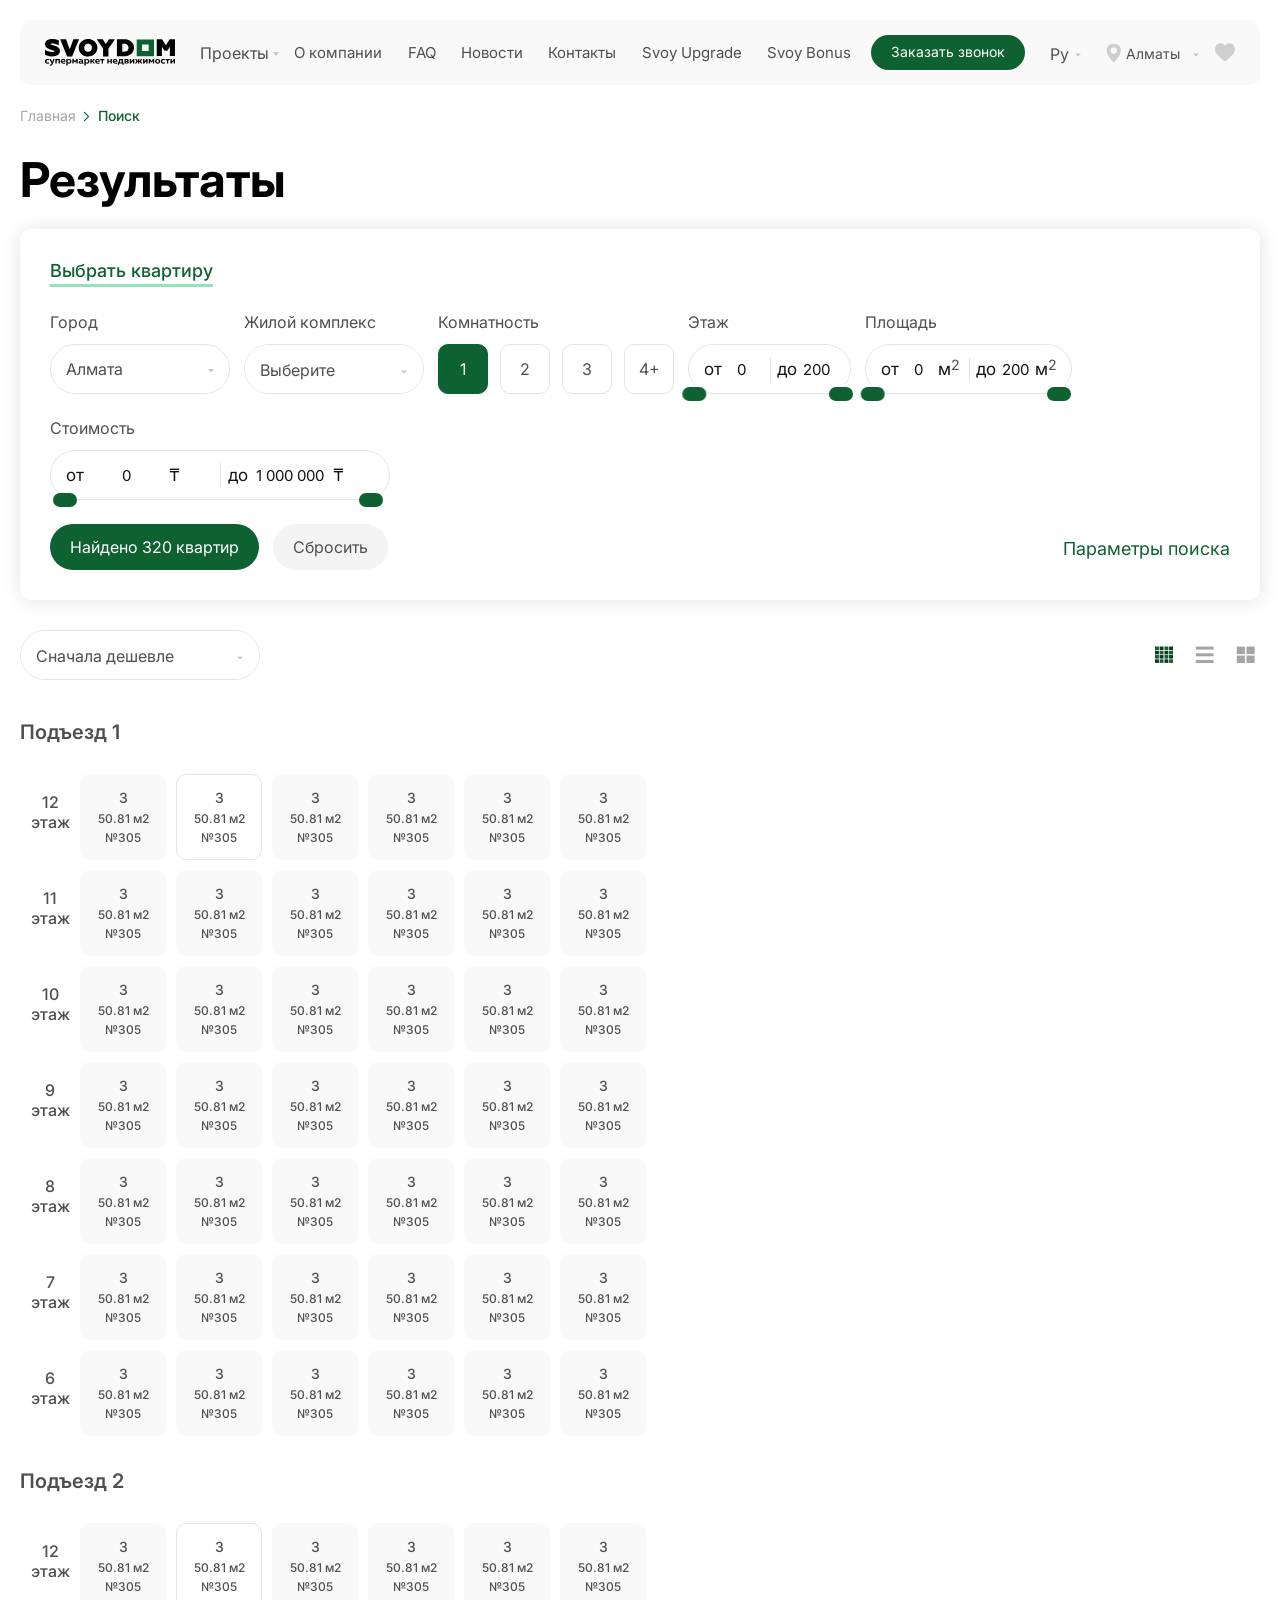
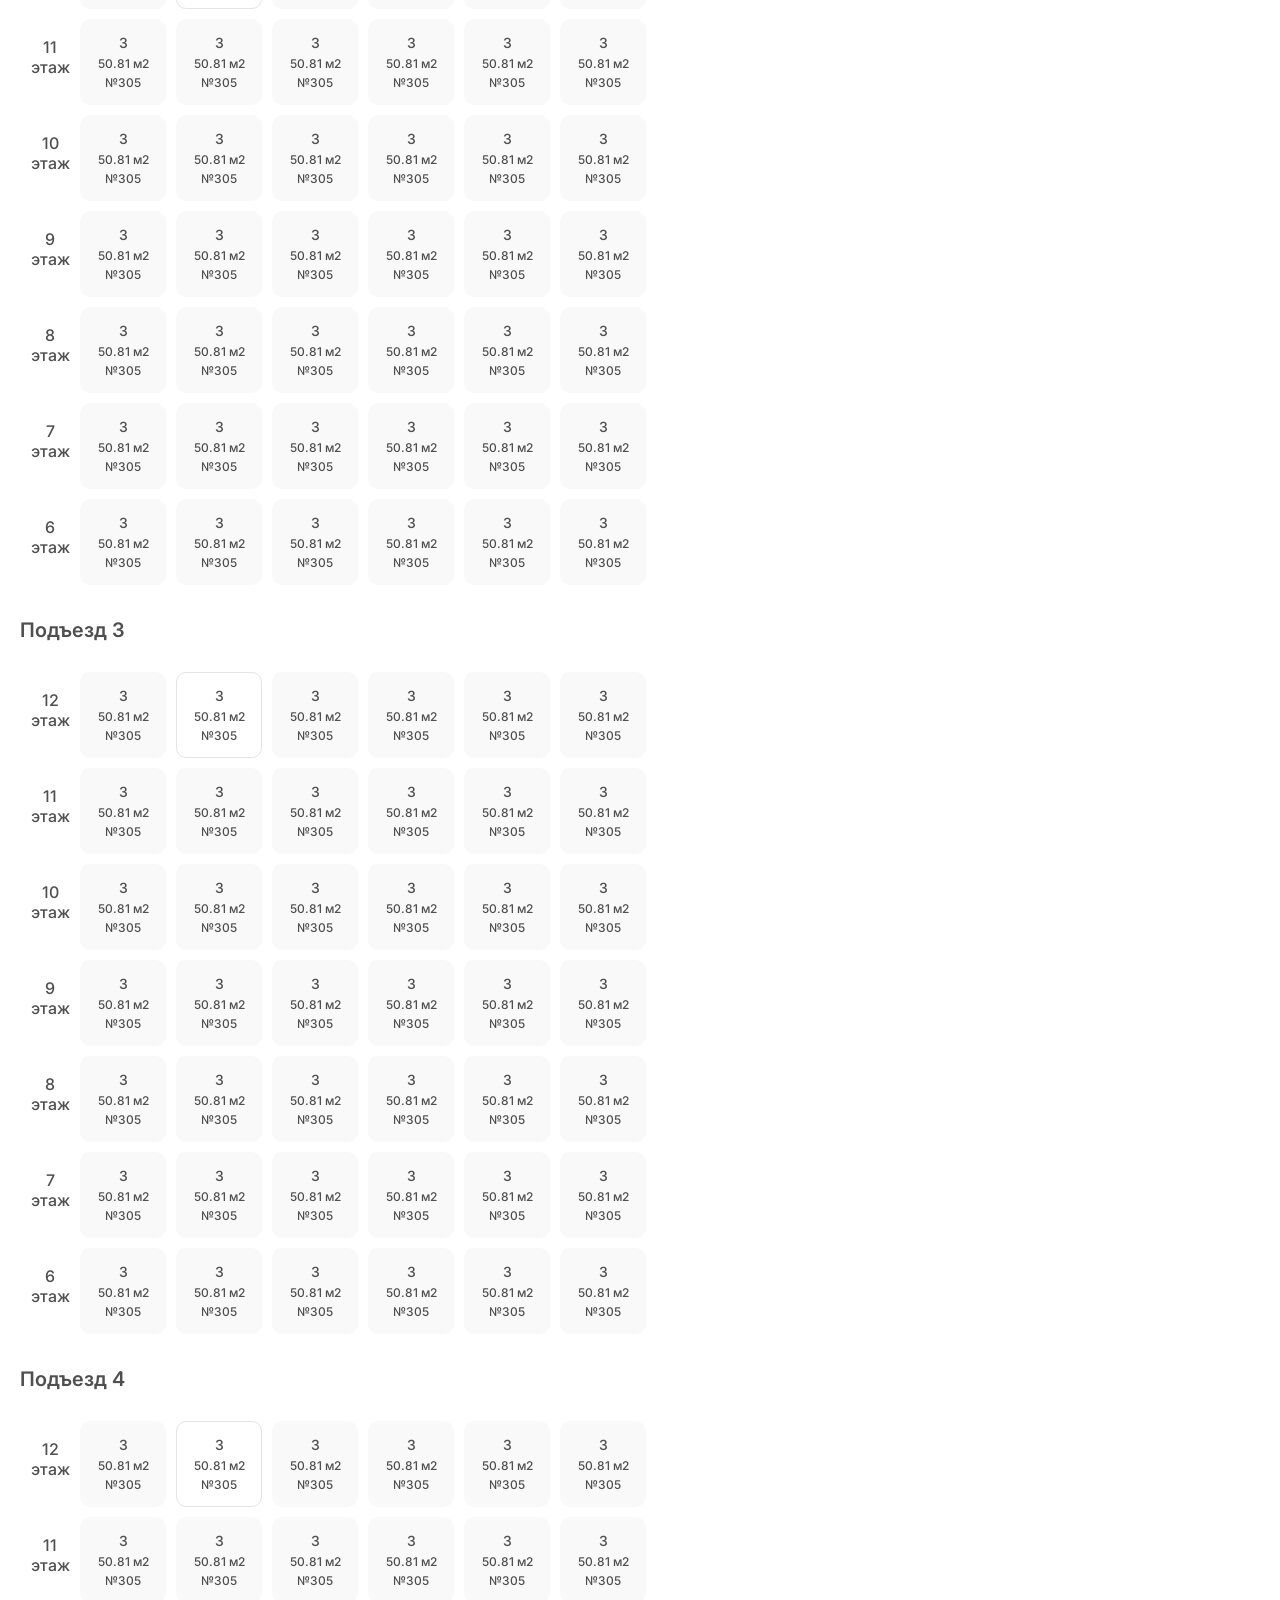
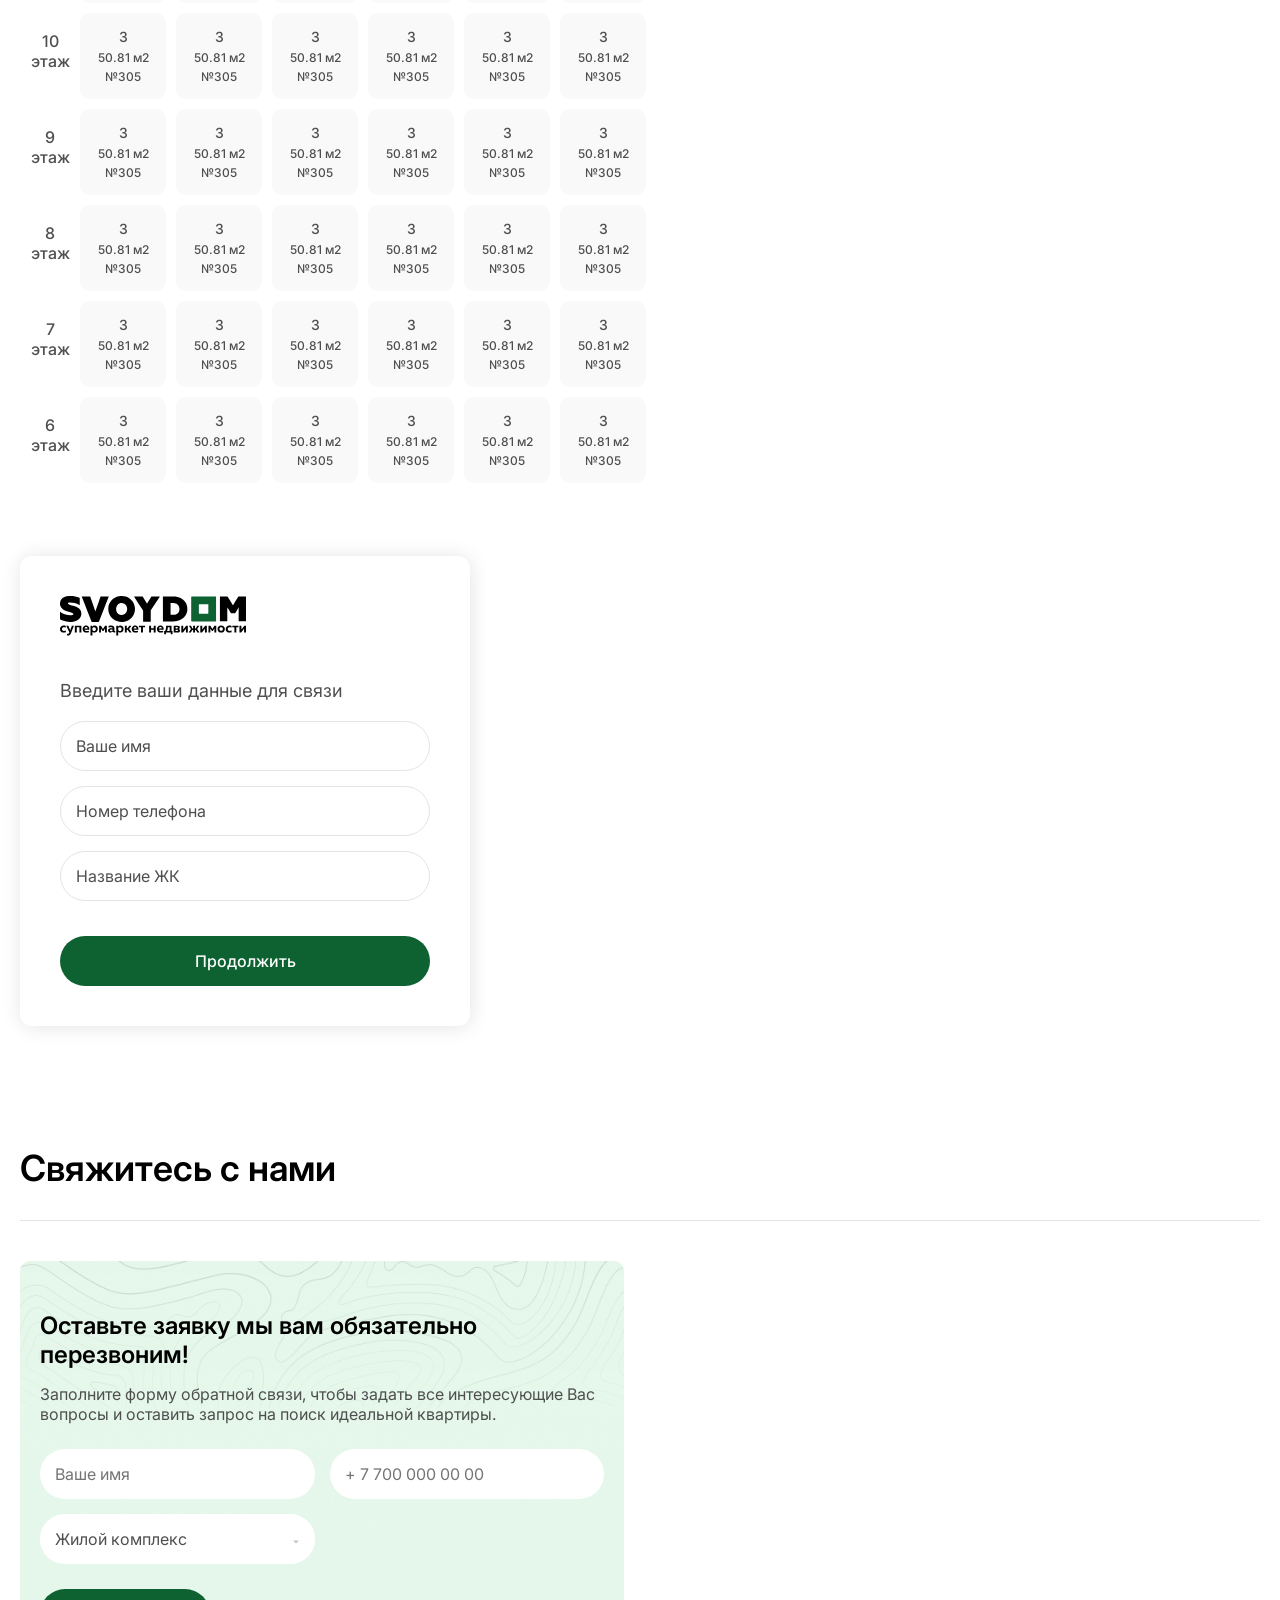
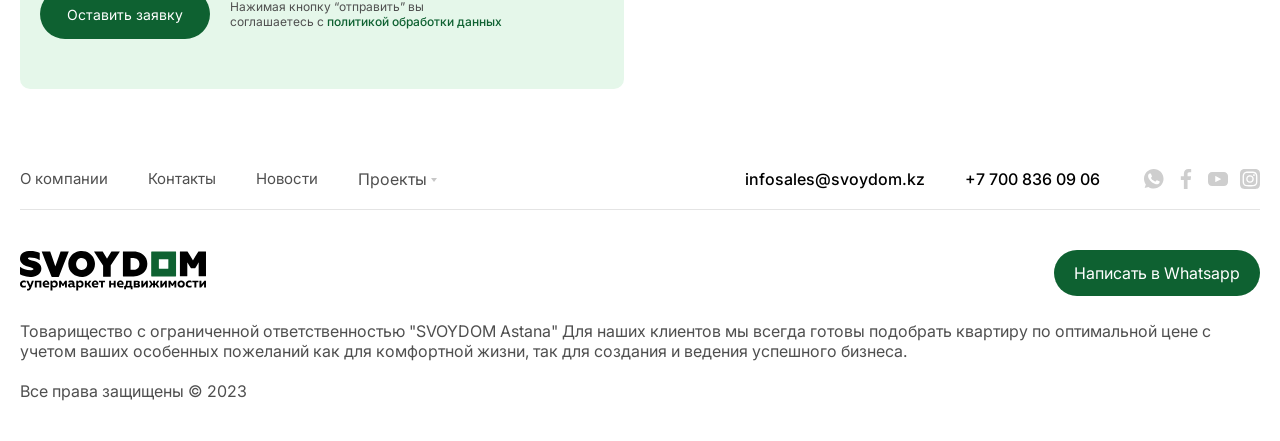
==== commit 5de89851: "ok" ====
--- a/apartments.html
+++ b/apartments.html
@@ -108,12 +108,31 @@
             <div class="info-wrap">
               <div class="info">
                 <span>Город</span>
-                <div class="select-wrap border full">
-                  <select class="select-text">
-                    <option></option>
-                    <option value="1">Шымкент</option>
-                    <option value="2">Астана</option>
-                  </select>
+                <div class="radio-wrapper">
+                  <div class="top">
+                    <span class="text">Алмата</span>
+                    <span class="icon"></span>
+                  </div>
+                  <div class="bottom">
+                    <div class="radio-wrap2">
+                      <input type="radio" id="radio10" name="radio2" />
+                      <label for="radio10">
+                        <span class="icon"></span> Шымкент
+                      </label>
+                    </div>
+                    <div class="radio-wrap2">
+                      <input type="radio" id="radio11" name="radio2" checked />
+                      <label for="radio11">
+                        <span class="icon"></span> Алмата
+                      </label>
+                    </div>
+                    <div class="radio-wrap2">
+                      <input type="radio" id="radio12" name="radio2" />
+                      <label for="radio12">
+                        <span class="icon"></span> Уральск
+                      </label>
+                    </div>
+                  </div>
                 </div>
               </div>
               <div class="info">
@@ -374,541 +393,1089 @@
         </div>
         <div class="tab-content">
           <div class="tab-content-item active">
-            <h3>Подъезд 5</h3>
-            <div class="rooms-wrap">
-              <div class="rooms-items">
-                <div class="rooms-item">
-                  <span>12 этаж</span>
-                  <a href="#popup" class="popup">
-                    <span class="number">3</span>
-                    <span>50.81 м2</span>
-                    <span>№305</span>
-                  </a>
-                  <button type="button" class="active">
-                    <span class="number">3</span>
-                    <span>50.81 м2</span>
-                    <span>№305</span>
-                  </button>
-                  <a href="#popup" class="popup">
-                    <span class="number">3</span>
-                    <span>50.81 м2</span>
-                    <span>№305</span>
-                  </a>
-                  <a href="#popup" class="popup">
-                    <span class="number">3</span>
-                    <span>50.81 м2</span>
-                    <span>№305</span>
-                  </a>
-                  <a href="#popup" class="popup">
-                    <span class="number">3</span>
-                    <span>50.81 м2</span>
-                    <span>№305</span>
-                  </a>
-                  <a href="#popup" class="popup">
-                    <span class="number">3</span>
-                    <span>50.81 м2</span>
-                    <span>№305</span>
-                  </a>
-                </div>
-                <div class="rooms-item">
-                  <span>11 этаж</span>
-                  <a href="#popup" class="popup">
-                    <span class="number">3</span>
-                    <span>50.81 м2</span>
-                    <span>№305</span>
-                  </a>
-                  <a href="#popup" class="popup">
-                    <span class="number">3</span>
-                    <span>50.81 м2</span>
-                    <span>№305</span>
-                  </a>
-                  <a href="#popup" class="popup">
-                    <span class="number">3</span>
-                    <span>50.81 м2</span>
-                    <span>№305</span>
-                  </a>
-                  <a href="#popup" class="popup">
-                    <span class="number">3</span>
-                    <span>50.81 м2</span>
-                    <span>№305</span>
-                  </a>
-                  <a href="#popup" class="popup">
-                    <span class="number">3</span>
-                    <span>50.81 м2</span>
-                    <span>№305</span>
-                  </a>
-                  <a href="#popup" class="popup">
-                    <span class="number">3</span>
-                    <span>50.81 м2</span>
-                    <span>№305</span>
-                  </a>
-                </div>
-                <div class="rooms-item">
-                  <span>10 этаж</span>
-                  <a href="#popup" class="popup">
-                    <span class="number">3</span>
-                    <span>50.81 м2</span>
-                    <span>№305</span>
-                  </a>
-                  <a href="#popup" class="popup">
-                    <span class="number">3</span>
-                    <span>50.81 м2</span>
-                    <span>№305</span>
-                  </a>
-                  <a href="#popup" class="popup">
-                    <span class="number">3</span>
-                    <span>50.81 м2</span>
-                    <span>№305</span>
-                  </a>
-                  <a href="#popup" class="popup">
-                    <span class="number">3</span>
-                    <span>50.81 м2</span>
-                    <span>№305</span>
-                  </a>
-                  <a href="#popup" class="popup">
-                    <span class="number">3</span>
-                    <span>50.81 м2</span>
-                    <span>№305</span>
-                  </a>
-                  <a href="#popup" class="popup">
-                    <span class="number">3</span>
-                    <span>50.81 м2</span>
-                    <span>№305</span>
-                  </a>
-                </div>
-                <div class="rooms-item">
-                  <span>9 этаж</span>
-                  <a href="#popup" class="popup">
-                    <span class="number">3</span>
-                    <span>50.81 м2</span>
-                    <span>№305</span>
-                  </a>
-                  <a href="#popup" class="popup">
-                    <span class="number">3</span>
-                    <span>50.81 м2</span>
-                    <span>№305</span>
-                  </a>
-                  <a href="#popup" class="popup">
-                    <span class="number">3</span>
-                    <span>50.81 м2</span>
-                    <span>№305</span>
-                  </a>
-                  <a href="#popup" class="popup">
-                    <span class="number">3</span>
-                    <span>50.81 м2</span>
-                    <span>№305</span>
-                  </a>
-                  <a href="#popup" class="popup">
-                    <span class="number">3</span>
-                    <span>50.81 м2</span>
-                    <span>№305</span>
-                  </a>
-                  <a href="#popup" class="popup">
-                    <span class="number">3</span>
-                    <span>50.81 м2</span>
-                    <span>№305</span>
-                  </a>
-                </div>
-                <div class="rooms-item">
-                  <span>8 этаж</span>
-                  <a href="#popup" class="popup">
-                    <span class="number">3</span>
-                    <span>50.81 м2</span>
-                    <span>№305</span>
-                  </a>
-                  <a href="#popup" class="popup">
-                    <span class="number">3</span>
-                    <span>50.81 м2</span>
-                    <span>№305</span>
-                  </a>
-                  <a href="#popup" class="popup">
-                    <span class="number">3</span>
-                    <span>50.81 м2</span>
-                    <span>№305</span>
-                  </a>
-                  <a href="#popup" class="popup">
-                    <span class="number">3</span>
-                    <span>50.81 м2</span>
-                    <span>№305</span>
-                  </a>
-                  <a href="#popup" class="popup">
-                    <span class="number">3</span>
-                    <span>50.81 м2</span>
-                    <span>№305</span>
-                  </a>
-                  <a href="#popup" class="popup">
-                    <span class="number">3</span>
-                    <span>50.81 м2</span>
-                    <span>№305</span>
-                  </a>
-                </div>
-                <div class="rooms-item">
-                  <span>7 этаж</span>
-                  <a href="#popup" class="popup">
-                    <span class="number">3</span>
-                    <span>50.81 м2</span>
-                    <span>№305</span>
-                  </a>
-                  <a href="#popup" class="popup">
-                    <span class="number">3</span>
-                    <span>50.81 м2</span>
-                    <span>№305</span>
-                  </a>
-                  <a href="#popup" class="popup">
-                    <span class="number">3</span>
-                    <span>50.81 м2</span>
-                    <span>№305</span>
-                  </a>
-                  <a href="#popup" class="popup">
-                    <span class="number">3</span>
-                    <span>50.81 м2</span>
-                    <span>№305</span>
-                  </a>
-                  <a href="#popup" class="popup">
-                    <span class="number">3</span>
-                    <span>50.81 м2</span>
-                    <span>№305</span>
-                  </a>
-                  <a href="#popup" class="popup">
-                    <span class="number">3</span>
-                    <span>50.81 м2</span>
-                    <span>№305</span>
-                  </a>
-                </div>
-                <div class="rooms-item">
-                  <span>6 этаж</span>
-                  <a href="#popup" class="popup">
-                    <span class="number">3</span>
-                    <span>50.81 м2</span>
-                    <span>№305</span>
-                  </a>
-                  <a href="#popup" class="popup">
-                    <span class="number">3</span>
-                    <span>50.81 м2</span>
-                    <span>№305</span>
-                  </a>
-                  <a href="#popup" class="popup">
-                    <span class="number">3</span>
-                    <span>50.81 м2</span>
-                    <span>№305</span>
-                  </a>
-                  <a href="#popup" class="popup">
-                    <span class="number">3</span>
-                    <span>50.81 м2</span>
-                    <span>№305</span>
-                  </a>
-                  <a href="#popup" class="popup">
-                    <span class="number">3</span>
-                    <span>50.81 м2</span>
-                    <span>№305</span>
-                  </a>
-                  <a href="#popup" class="popup">
-                    <span class="number">3</span>
-                    <span>50.81 м2</span>
-                    <span>№305</span>
-                  </a>
-                </div>
-                <div class="rooms-item">
-                  <span>5 этаж</span>
-                  <a href="#popup" class="popup">
-                    <span class="number">3</span>
-                    <span>50.81 м2</span>
-                    <span>№305</span>
-                  </a>
-                  <a href="#popup" class="popup">
-                    <span class="number">3</span>
-                    <span>50.81 м2</span>
-                    <span>№305</span>
-                  </a>
-                  <a href="#popup" class="popup">
-                    <span class="number">3</span>
-                    <span>50.81 м2</span>
-                    <span>№305</span>
-                  </a>
-                  <a href="#popup" class="popup">
-                    <span class="number">3</span>
-                    <span>50.81 м2</span>
-                    <span>№305</span>
-                  </a>
-                  <a href="#popup" class="popup">
-                    <span class="number">3</span>
-                    <span>50.81 м2</span>
-                    <span>№305</span>
-                  </a>
-                  <a href="#popup" class="popup">
-                    <span class="number">3</span>
-                    <span>50.81 м2</span>
-                    <span>№305</span>
-                  </a>
+            <div class="rooms-blocks">
+              <div class="rooms-block">
+                <h3>Подъезд 1</h3>
+                <div class="rooms-wrap">
+                  <div class="rooms-items">
+                    <div class="rooms-item">
+                      <span>12 этаж</span>
+                      <a href="#popup" class="popup">
+                        <span class="number">3</span>
+                        <span>50.81 м2</span>
+                        <span>№305</span>
+                      </a>
+                      <button type="button" class="active">
+                        <span class="number">3</span>
+                        <span>50.81 м2</span>
+                        <span>№305</span>
+                      </button>
+                      <a href="#popup" class="popup">
+                        <span class="number">3</span>
+                        <span>50.81 м2</span>
+                        <span>№305</span>
+                      </a>
+                      <a href="#popup" class="popup">
+                        <span class="number">3</span>
+                        <span>50.81 м2</span>
+                        <span>№305</span>
+                      </a>
+                      <a href="#popup" class="popup">
+                        <span class="number">3</span>
+                        <span>50.81 м2</span>
+                        <span>№305</span>
+                      </a>
+                      <a href="#popup" class="popup">
+                        <span class="number">3</span>
+                        <span>50.81 м2</span>
+                        <span>№305</span>
+                      </a>
+                    </div>
+                    <div class="rooms-item">
+                      <span>11 этаж</span>
+                      <a href="#popup" class="popup">
+                        <span class="number">3</span>
+                        <span>50.81 м2</span>
+                        <span>№305</span>
+                      </a>
+                      <a href="#popup" class="popup">
+                        <span class="number">3</span>
+                        <span>50.81 м2</span>
+                        <span>№305</span>
+                      </a>
+                      <a href="#popup" class="popup">
+                        <span class="number">3</span>
+                        <span>50.81 м2</span>
+                        <span>№305</span>
+                      </a>
+                      <a href="#popup" class="popup">
+                        <span class="number">3</span>
+                        <span>50.81 м2</span>
+                        <span>№305</span>
+                      </a>
+                      <a href="#popup" class="popup">
+                        <span class="number">3</span>
+                        <span>50.81 м2</span>
+                        <span>№305</span>
+                      </a>
+                      <a href="#popup" class="popup">
+                        <span class="number">3</span>
+                        <span>50.81 м2</span>
+                        <span>№305</span>
+                      </a>
+                    </div>
+                    <div class="rooms-item">
+                      <span>10 этаж</span>
+                      <a href="#popup" class="popup">
+                        <span class="number">3</span>
+                        <span>50.81 м2</span>
+                        <span>№305</span>
+                      </a>
+                      <a href="#popup" class="popup">
+                        <span class="number">3</span>
+                        <span>50.81 м2</span>
+                        <span>№305</span>
+                      </a>
+                      <a href="#popup" class="popup">
+                        <span class="number">3</span>
+                        <span>50.81 м2</span>
+                        <span>№305</span>
+                      </a>
+                      <a href="#popup" class="popup">
+                        <span class="number">3</span>
+                        <span>50.81 м2</span>
+                        <span>№305</span>
+                      </a>
+                      <a href="#popup" class="popup">
+                        <span class="number">3</span>
+                        <span>50.81 м2</span>
+                        <span>№305</span>
+                      </a>
+                      <a href="#popup" class="popup">
+                        <span class="number">3</span>
+                        <span>50.81 м2</span>
+                        <span>№305</span>
+                      </a>
+                    </div>
+                    <div class="rooms-item">
+                      <span>9 этаж</span>
+                      <a href="#popup" class="popup">
+                        <span class="number">3</span>
+                        <span>50.81 м2</span>
+                        <span>№305</span>
+                      </a>
+                      <a href="#popup" class="popup">
+                        <span class="number">3</span>
+                        <span>50.81 м2</span>
+                        <span>№305</span>
+                      </a>
+                      <a href="#popup" class="popup">
+                        <span class="number">3</span>
+                        <span>50.81 м2</span>
+                        <span>№305</span>
+                      </a>
+                      <a href="#popup" class="popup">
+                        <span class="number">3</span>
+                        <span>50.81 м2</span>
+                        <span>№305</span>
+                      </a>
+                      <a href="#popup" class="popup">
+                        <span class="number">3</span>
+                        <span>50.81 м2</span>
+                        <span>№305</span>
+                      </a>
+                      <a href="#popup" class="popup">
+                        <span class="number">3</span>
+                        <span>50.81 м2</span>
+                        <span>№305</span>
+                      </a>
+                    </div>
+                    <div class="rooms-item">
+                      <span>8 этаж</span>
+                      <a href="#popup" class="popup">
+                        <span class="number">3</span>
+                        <span>50.81 м2</span>
+                        <span>№305</span>
+                      </a>
+                      <a href="#popup" class="popup">
+                        <span class="number">3</span>
+                        <span>50.81 м2</span>
+                        <span>№305</span>
+                      </a>
+                      <a href="#popup" class="popup">
+                        <span class="number">3</span>
+                        <span>50.81 м2</span>
+                        <span>№305</span>
+                      </a>
+                      <a href="#popup" class="popup">
+                        <span class="number">3</span>
+                        <span>50.81 м2</span>
+                        <span>№305</span>
+                      </a>
+                      <a href="#popup" class="popup">
+                        <span class="number">3</span>
+                        <span>50.81 м2</span>
+                        <span>№305</span>
+                      </a>
+                      <a href="#popup" class="popup">
+                        <span class="number">3</span>
+                        <span>50.81 м2</span>
+                        <span>№305</span>
+                      </a>
+                    </div>
+                    <div class="rooms-item">
+                      <span>7 этаж</span>
+                      <a href="#popup" class="popup">
+                        <span class="number">3</span>
+                        <span>50.81 м2</span>
+                        <span>№305</span>
+                      </a>
+                      <a href="#popup" class="popup">
+                        <span class="number">3</span>
+                        <span>50.81 м2</span>
+                        <span>№305</span>
+                      </a>
+                      <a href="#popup" class="popup">
+                        <span class="number">3</span>
+                        <span>50.81 м2</span>
+                        <span>№305</span>
+                      </a>
+                      <a href="#popup" class="popup">
+                        <span class="number">3</span>
+                        <span>50.81 м2</span>
+                        <span>№305</span>
+                      </a>
+                      <a href="#popup" class="popup">
+                        <span class="number">3</span>
+                        <span>50.81 м2</span>
+                        <span>№305</span>
+                      </a>
+                      <a href="#popup" class="popup">
+                        <span class="number">3</span>
+                        <span>50.81 м2</span>
+                        <span>№305</span>
+                      </a>
+                    </div>
+                    <div class="rooms-item">
+                      <span>6 этаж</span>
+                      <a href="#popup" class="popup">
+                        <span class="number">3</span>
+                        <span>50.81 м2</span>
+                        <span>№305</span>
+                      </a>
+                      <a href="#popup" class="popup">
+                        <span class="number">3</span>
+                        <span>50.81 м2</span>
+                        <span>№305</span>
+                      </a>
+                      <a href="#popup" class="popup">
+                        <span class="number">3</span>
+                        <span>50.81 м2</span>
+                        <span>№305</span>
+                      </a>
+                      <a href="#popup" class="popup">
+                        <span class="number">3</span>
+                        <span>50.81 м2</span>
+                        <span>№305</span>
+                      </a>
+                      <a href="#popup" class="popup">
+                        <span class="number">3</span>
+                        <span>50.81 м2</span>
+                        <span>№305</span>
+                      </a>
+                      <a href="#popup" class="popup">
+                        <span class="number">3</span>
+                        <span>50.81 м2</span>
+                        <span>№305</span>
+                      </a>
+                    </div>
+                    <div class="rooms-item">
+                      <span>5 этаж</span>
+                      <a href="#popup" class="popup">
+                        <span class="number">3</span>
+                        <span>50.81 м2</span>
+                        <span>№305</span>
+                      </a>
+                      <a href="#popup" class="popup">
+                        <span class="number">3</span>
+                        <span>50.81 м2</span>
+                        <span>№305</span>
+                      </a>
+                      <a href="#popup" class="popup">
+                        <span class="number">3</span>
+                        <span>50.81 м2</span>
+                        <span>№305</span>
+                      </a>
+                      <a href="#popup" class="popup">
+                        <span class="number">3</span>
+                        <span>50.81 м2</span>
+                        <span>№305</span>
+                      </a>
+                      <a href="#popup" class="popup">
+                        <span class="number">3</span>
+                        <span>50.81 м2</span>
+                        <span>№305</span>
+                      </a>
+                      <a href="#popup" class="popup">
+                        <span class="number">3</span>
+                        <span>50.81 м2</span>
+                        <span>№305</span>
+                      </a>
+                    </div>
+                  </div>
                 </div>
               </div>
-            </div>
-            <h3>Подъезд 5</h3>
-            <div class="rooms-wrap">
-              <div class="rooms-items">
-                <div class="rooms-item">
-                  <span>12 этаж</span>
-                  <a href="#popup" class="popup">
-                    <span class="number">3</span>
-                    <span>50.81 м2</span>
-                    <span>№305</span>
-                  </a>
-                  <button type="button" class="active">
-                    <span class="number">3</span>
-                    <span>50.81 м2</span>
-                    <span>№305</span>
-                  </button>
-                  <a href="#popup" class="popup">
-                    <span class="number">3</span>
-                    <span>50.81 м2</span>
-                    <span>№305</span>
-                  </a>
-                  <a href="#popup" class="popup">
-                    <span class="number">3</span>
-                    <span>50.81 м2</span>
-                    <span>№305</span>
-                  </a>
-                  <a href="#popup" class="popup">
-                    <span class="number">3</span>
-                    <span>50.81 м2</span>
-                    <span>№305</span>
-                  </a>
-                  <a href="#popup" class="popup">
-                    <span class="number">3</span>
-                    <span>50.81 м2</span>
-                    <span>№305</span>
-                  </a>
+              <div class="rooms-block">
+                <h3>Подъезд 2</h3>
+                <div class="rooms-wrap">
+                  <div class="rooms-items">
+                    <div class="rooms-item">
+                      <span>12 этаж</span>
+                      <a href="#popup" class="popup">
+                        <span class="number">3</span>
+                        <span>50.81 м2</span>
+                        <span>№305</span>
+                      </a>
+                      <button type="button" class="active">
+                        <span class="number">3</span>
+                        <span>50.81 м2</span>
+                        <span>№305</span>
+                      </button>
+                      <a href="#popup" class="popup">
+                        <span class="number">3</span>
+                        <span>50.81 м2</span>
+                        <span>№305</span>
+                      </a>
+                      <a href="#popup" class="popup">
+                        <span class="number">3</span>
+                        <span>50.81 м2</span>
+                        <span>№305</span>
+                      </a>
+                      <a href="#popup" class="popup">
+                        <span class="number">3</span>
+                        <span>50.81 м2</span>
+                        <span>№305</span>
+                      </a>
+                      <a href="#popup" class="popup">
+                        <span class="number">3</span>
+                        <span>50.81 м2</span>
+                        <span>№305</span>
+                      </a>
+                    </div>
+                    <div class="rooms-item">
+                      <span>11 этаж</span>
+                      <a href="#popup" class="popup">
+                        <span class="number">3</span>
+                        <span>50.81 м2</span>
+                        <span>№305</span>
+                      </a>
+                      <a href="#popup" class="popup">
+                        <span class="number">3</span>
+                        <span>50.81 м2</span>
+                        <span>№305</span>
+                      </a>
+                      <a href="#popup" class="popup">
+                        <span class="number">3</span>
+                        <span>50.81 м2</span>
+                        <span>№305</span>
+                      </a>
+                      <a href="#popup" class="popup">
+                        <span class="number">3</span>
+                        <span>50.81 м2</span>
+                        <span>№305</span>
+                      </a>
+                      <a href="#popup" class="popup">
+                        <span class="number">3</span>
+                        <span>50.81 м2</span>
+                        <span>№305</span>
+                      </a>
+                      <a href="#popup" class="popup">
+                        <span class="number">3</span>
+                        <span>50.81 м2</span>
+                        <span>№305</span>
+                      </a>
+                    </div>
+                    <div class="rooms-item">
+                      <span>10 этаж</span>
+                      <a href="#popup" class="popup">
+                        <span class="number">3</span>
+                        <span>50.81 м2</span>
+                        <span>№305</span>
+                      </a>
+                      <a href="#popup" class="popup">
+                        <span class="number">3</span>
+                        <span>50.81 м2</span>
+                        <span>№305</span>
+                      </a>
+                      <a href="#popup" class="popup">
+                        <span class="number">3</span>
+                        <span>50.81 м2</span>
+                        <span>№305</span>
+                      </a>
+                      <a href="#popup" class="popup">
+                        <span class="number">3</span>
+                        <span>50.81 м2</span>
+                        <span>№305</span>
+                      </a>
+                      <a href="#popup" class="popup">
+                        <span class="number">3</span>
+                        <span>50.81 м2</span>
+                        <span>№305</span>
+                      </a>
+                      <a href="#popup" class="popup">
+                        <span class="number">3</span>
+                        <span>50.81 м2</span>
+                        <span>№305</span>
+                      </a>
+                    </div>
+                    <div class="rooms-item">
+                      <span>9 этаж</span>
+                      <a href="#popup" class="popup">
+                        <span class="number">3</span>
+                        <span>50.81 м2</span>
+                        <span>№305</span>
+                      </a>
+                      <a href="#popup" class="popup">
+                        <span class="number">3</span>
+                        <span>50.81 м2</span>
+                        <span>№305</span>
+                      </a>
+                      <a href="#popup" class="popup">
+                        <span class="number">3</span>
+                        <span>50.81 м2</span>
+                        <span>№305</span>
+                      </a>
+                      <a href="#popup" class="popup">
+                        <span class="number">3</span>
+                        <span>50.81 м2</span>
+                        <span>№305</span>
+                      </a>
+                      <a href="#popup" class="popup">
+                        <span class="number">3</span>
+                        <span>50.81 м2</span>
+                        <span>№305</span>
+                      </a>
+                      <a href="#popup" class="popup">
+                        <span class="number">3</span>
+                        <span>50.81 м2</span>
+                        <span>№305</span>
+                      </a>
+                    </div>
+                    <div class="rooms-item">
+                      <span>8 этаж</span>
+                      <a href="#popup" class="popup">
+                        <span class="number">3</span>
+                        <span>50.81 м2</span>
+                        <span>№305</span>
+                      </a>
+                      <a href="#popup" class="popup">
+                        <span class="number">3</span>
+                        <span>50.81 м2</span>
+                        <span>№305</span>
+                      </a>
+                      <a href="#popup" class="popup">
+                        <span class="number">3</span>
+                        <span>50.81 м2</span>
+                        <span>№305</span>
+                      </a>
+                      <a href="#popup" class="popup">
+                        <span class="number">3</span>
+                        <span>50.81 м2</span>
+                        <span>№305</span>
+                      </a>
+                      <a href="#popup" class="popup">
+                        <span class="number">3</span>
+                        <span>50.81 м2</span>
+                        <span>№305</span>
+                      </a>
+                      <a href="#popup" class="popup">
+                        <span class="number">3</span>
+                        <span>50.81 м2</span>
+                        <span>№305</span>
+                      </a>
+                    </div>
+                    <div class="rooms-item">
+                      <span>7 этаж</span>
+                      <a href="#popup" class="popup">
+                        <span class="number">3</span>
+                        <span>50.81 м2</span>
+                        <span>№305</span>
+                      </a>
+                      <a href="#popup" class="popup">
+                        <span class="number">3</span>
+                        <span>50.81 м2</span>
+                        <span>№305</span>
+                      </a>
+                      <a href="#popup" class="popup">
+                        <span class="number">3</span>
+                        <span>50.81 м2</span>
+                        <span>№305</span>
+                      </a>
+                      <a href="#popup" class="popup">
+                        <span class="number">3</span>
+                        <span>50.81 м2</span>
+                        <span>№305</span>
+                      </a>
+                      <a href="#popup" class="popup">
+                        <span class="number">3</span>
+                        <span>50.81 м2</span>
+                        <span>№305</span>
+                      </a>
+                      <a href="#popup" class="popup">
+                        <span class="number">3</span>
+                        <span>50.81 м2</span>
+                        <span>№305</span>
+                      </a>
+                    </div>
+                    <div class="rooms-item">
+                      <span>6 этаж</span>
+                      <a href="#popup" class="popup">
+                        <span class="number">3</span>
+                        <span>50.81 м2</span>
+                        <span>№305</span>
+                      </a>
+                      <a href="#popup" class="popup">
+                        <span class="number">3</span>
+                        <span>50.81 м2</span>
+                        <span>№305</span>
+                      </a>
+                      <a href="#popup" class="popup">
+                        <span class="number">3</span>
+                        <span>50.81 м2</span>
+                        <span>№305</span>
+                      </a>
+                      <a href="#popup" class="popup">
+                        <span class="number">3</span>
+                        <span>50.81 м2</span>
+                        <span>№305</span>
+                      </a>
+                      <a href="#popup" class="popup">
+                        <span class="number">3</span>
+                        <span>50.81 м2</span>
+                        <span>№305</span>
+                      </a>
+                      <a href="#popup" class="popup">
+                        <span class="number">3</span>
+                        <span>50.81 м2</span>
+                        <span>№305</span>
+                      </a>
+                    </div>
+                    <div class="rooms-item">
+                      <span>5 этаж</span>
+                      <a href="#popup" class="popup">
+                        <span class="number">3</span>
+                        <span>50.81 м2</span>
+                        <span>№305</span>
+                      </a>
+                      <a href="#popup" class="popup">
+                        <span class="number">3</span>
+                        <span>50.81 м2</span>
+                        <span>№305</span>
+                      </a>
+                      <a href="#popup" class="popup">
+                        <span class="number">3</span>
+                        <span>50.81 м2</span>
+                        <span>№305</span>
+                      </a>
+                      <a href="#popup" class="popup">
+                        <span class="number">3</span>
+                        <span>50.81 м2</span>
+                        <span>№305</span>
+                      </a>
+                      <a href="#popup" class="popup">
+                        <span class="number">3</span>
+                        <span>50.81 м2</span>
+                        <span>№305</span>
+                      </a>
+                      <a href="#popup" class="popup">
+                        <span class="number">3</span>
+                        <span>50.81 м2</span>
+                        <span>№305</span>
+                      </a>
+                    </div>
+                  </div>
                 </div>
-                <div class="rooms-item">
-                  <span>11 этаж</span>
-                  <a href="#popup" class="popup">
-                    <span class="number">3</span>
-                    <span>50.81 м2</span>
-                    <span>№305</span>
-                  </a>
-                  <a href="#popup" class="popup">
-                    <span class="number">3</span>
-                    <span>50.81 м2</span>
-                    <span>№305</span>
-                  </a>
-                  <a href="#popup" class="popup">
-                    <span class="number">3</span>
-                    <span>50.81 м2</span>
-                    <span>№305</span>
-                  </a>
-                  <a href="#popup" class="popup">
-                    <span class="number">3</span>
-                    <span>50.81 м2</span>
-                    <span>№305</span>
-                  </a>
-                  <a href="#popup" class="popup">
-                    <span class="number">3</span>
-                    <span>50.81 м2</span>
-                    <span>№305</span>
-                  </a>
-                  <a href="#popup" class="popup">
-                    <span class="number">3</span>
-                    <span>50.81 м2</span>
-                    <span>№305</span>
-                  </a>
+              </div>
+              <div class="rooms-block">
+                <h3>Подъезд 3</h3>
+                <div class="rooms-wrap">
+                  <div class="rooms-items">
+                    <div class="rooms-item">
+                      <span>12 этаж</span>
+                      <a href="#popup" class="popup">
+                        <span class="number">3</span>
+                        <span>50.81 м2</span>
+                        <span>№305</span>
+                      </a>
+                      <button type="button" class="active">
+                        <span class="number">3</span>
+                        <span>50.81 м2</span>
+                        <span>№305</span>
+                      </button>
+                      <a href="#popup" class="popup">
+                        <span class="number">3</span>
+                        <span>50.81 м2</span>
+                        <span>№305</span>
+                      </a>
+                      <a href="#popup" class="popup">
+                        <span class="number">3</span>
+                        <span>50.81 м2</span>
+                        <span>№305</span>
+                      </a>
+                      <a href="#popup" class="popup">
+                        <span class="number">3</span>
+                        <span>50.81 м2</span>
+                        <span>№305</span>
+                      </a>
+                      <a href="#popup" class="popup">
+                        <span class="number">3</span>
+                        <span>50.81 м2</span>
+                        <span>№305</span>
+                      </a>
+                    </div>
+                    <div class="rooms-item">
+                      <span>11 этаж</span>
+                      <a href="#popup" class="popup">
+                        <span class="number">3</span>
+                        <span>50.81 м2</span>
+                        <span>№305</span>
+                      </a>
+                      <a href="#popup" class="popup">
+                        <span class="number">3</span>
+                        <span>50.81 м2</span>
+                        <span>№305</span>
+                      </a>
+                      <a href="#popup" class="popup">
+                        <span class="number">3</span>
+                        <span>50.81 м2</span>
+                        <span>№305</span>
+                      </a>
+                      <a href="#popup" class="popup">
+                        <span class="number">3</span>
+                        <span>50.81 м2</span>
+                        <span>№305</span>
+                      </a>
+                      <a href="#popup" class="popup">
+                        <span class="number">3</span>
+                        <span>50.81 м2</span>
+                        <span>№305</span>
+                      </a>
+                      <a href="#popup" class="popup">
+                        <span class="number">3</span>
+                        <span>50.81 м2</span>
+                        <span>№305</span>
+                      </a>
+                    </div>
+                    <div class="rooms-item">
+                      <span>10 этаж</span>
+                      <a href="#popup" class="popup">
+                        <span class="number">3</span>
+                        <span>50.81 м2</span>
+                        <span>№305</span>
+                      </a>
+                      <a href="#popup" class="popup">
+                        <span class="number">3</span>
+                        <span>50.81 м2</span>
+                        <span>№305</span>
+                      </a>
+                      <a href="#popup" class="popup">
+                        <span class="number">3</span>
+                        <span>50.81 м2</span>
+                        <span>№305</span>
+                      </a>
+                      <a href="#popup" class="popup">
+                        <span class="number">3</span>
+                        <span>50.81 м2</span>
+                        <span>№305</span>
+                      </a>
+                      <a href="#popup" class="popup">
+                        <span class="number">3</span>
+                        <span>50.81 м2</span>
+                        <span>№305</span>
+                      </a>
+                      <a href="#popup" class="popup">
+                        <span class="number">3</span>
+                        <span>50.81 м2</span>
+                        <span>№305</span>
+                      </a>
+                    </div>
+                    <div class="rooms-item">
+                      <span>9 этаж</span>
+                      <a href="#popup" class="popup">
+                        <span class="number">3</span>
+                        <span>50.81 м2</span>
+                        <span>№305</span>
+                      </a>
+                      <a href="#popup" class="popup">
+                        <span class="number">3</span>
+                        <span>50.81 м2</span>
+                        <span>№305</span>
+                      </a>
+                      <a href="#popup" class="popup">
+                        <span class="number">3</span>
+                        <span>50.81 м2</span>
+                        <span>№305</span>
+                      </a>
+                      <a href="#popup" class="popup">
+                        <span class="number">3</span>
+                        <span>50.81 м2</span>
+                        <span>№305</span>
+                      </a>
+                      <a href="#popup" class="popup">
+                        <span class="number">3</span>
+                        <span>50.81 м2</span>
+                        <span>№305</span>
+                      </a>
+                      <a href="#popup" class="popup">
+                        <span class="number">3</span>
+                        <span>50.81 м2</span>
+                        <span>№305</span>
+                      </a>
+                    </div>
+                    <div class="rooms-item">
+                      <span>8 этаж</span>
+                      <a href="#popup" class="popup">
+                        <span class="number">3</span>
+                        <span>50.81 м2</span>
+                        <span>№305</span>
+                      </a>
+                      <a href="#popup" class="popup">
+                        <span class="number">3</span>
+                        <span>50.81 м2</span>
+                        <span>№305</span>
+                      </a>
+                      <a href="#popup" class="popup">
+                        <span class="number">3</span>
+                        <span>50.81 м2</span>
+                        <span>№305</span>
+                      </a>
+                      <a href="#popup" class="popup">
+                        <span class="number">3</span>
+                        <span>50.81 м2</span>
+                        <span>№305</span>
+                      </a>
+                      <a href="#popup" class="popup">
+                        <span class="number">3</span>
+                        <span>50.81 м2</span>
+                        <span>№305</span>
+                      </a>
+                      <a href="#popup" class="popup">
+                        <span class="number">3</span>
+                        <span>50.81 м2</span>
+                        <span>№305</span>
+                      </a>
+                    </div>
+                    <div class="rooms-item">
+                      <span>7 этаж</span>
+                      <a href="#popup" class="popup">
+                        <span class="number">3</span>
+                        <span>50.81 м2</span>
+                        <span>№305</span>
+                      </a>
+                      <a href="#popup" class="popup">
+                        <span class="number">3</span>
+                        <span>50.81 м2</span>
+                        <span>№305</span>
+                      </a>
+                      <a href="#popup" class="popup">
+                        <span class="number">3</span>
+                        <span>50.81 м2</span>
+                        <span>№305</span>
+                      </a>
+                      <a href="#popup" class="popup">
+                        <span class="number">3</span>
+                        <span>50.81 м2</span>
+                        <span>№305</span>
+                      </a>
+                      <a href="#popup" class="popup">
+                        <span class="number">3</span>
+                        <span>50.81 м2</span>
+                        <span>№305</span>
+                      </a>
+                      <a href="#popup" class="popup">
+                        <span class="number">3</span>
+                        <span>50.81 м2</span>
+                        <span>№305</span>
+                      </a>
+                    </div>
+                    <div class="rooms-item">
+                      <span>6 этаж</span>
+                      <a href="#popup" class="popup">
+                        <span class="number">3</span>
+                        <span>50.81 м2</span>
+                        <span>№305</span>
+                      </a>
+                      <a href="#popup" class="popup">
+                        <span class="number">3</span>
+                        <span>50.81 м2</span>
+                        <span>№305</span>
+                      </a>
+                      <a href="#popup" class="popup">
+                        <span class="number">3</span>
+                        <span>50.81 м2</span>
+                        <span>№305</span>
+                      </a>
+                      <a href="#popup" class="popup">
+                        <span class="number">3</span>
+                        <span>50.81 м2</span>
+                        <span>№305</span>
+                      </a>
+                      <a href="#popup" class="popup">
+                        <span class="number">3</span>
+                        <span>50.81 м2</span>
+                        <span>№305</span>
+                      </a>
+                      <a href="#popup" class="popup">
+                        <span class="number">3</span>
+                        <span>50.81 м2</span>
+                        <span>№305</span>
+                      </a>
+                    </div>
+                    <div class="rooms-item">
+                      <span>5 этаж</span>
+                      <a href="#popup" class="popup">
+                        <span class="number">3</span>
+                        <span>50.81 м2</span>
+                        <span>№305</span>
+                      </a>
+                      <a href="#popup" class="popup">
+                        <span class="number">3</span>
+                        <span>50.81 м2</span>
+                        <span>№305</span>
+                      </a>
+                      <a href="#popup" class="popup">
+                        <span class="number">3</span>
+                        <span>50.81 м2</span>
+                        <span>№305</span>
+                      </a>
+                      <a href="#popup" class="popup">
+                        <span class="number">3</span>
+                        <span>50.81 м2</span>
+                        <span>№305</span>
+                      </a>
+                      <a href="#popup" class="popup">
+                        <span class="number">3</span>
+                        <span>50.81 м2</span>
+                        <span>№305</span>
+                      </a>
+                      <a href="#popup" class="popup">
+                        <span class="number">3</span>
+                        <span>50.81 м2</span>
+                        <span>№305</span>
+                      </a>
+                    </div>
+                  </div>
                 </div>
-                <div class="rooms-item">
-                  <span>10 этаж</span>
-                  <a href="#popup" class="popup">
-                    <span class="number">3</span>
-                    <span>50.81 м2</span>
-                    <span>№305</span>
-                  </a>
-                  <a href="#popup" class="popup">
-                    <span class="number">3</span>
-                    <span>50.81 м2</span>
-                    <span>№305</span>
-                  </a>
-                  <a href="#popup" class="popup">
-                    <span class="number">3</span>
-                    <span>50.81 м2</span>
-                    <span>№305</span>
-                  </a>
-                  <a href="#popup" class="popup">
-                    <span class="number">3</span>
-                    <span>50.81 м2</span>
-                    <span>№305</span>
-                  </a>
-                  <a href="#popup" class="popup">
-                    <span class="number">3</span>
-                    <span>50.81 м2</span>
-                    <span>№305</span>
-                  </a>
-                  <a href="#popup" class="popup">
-                    <span class="number">3</span>
-                    <span>50.81 м2</span>
-                    <span>№305</span>
-                  </a>
-                </div>
-                <div class="rooms-item">
-                  <span>9 этаж</span>
-                  <a href="#popup" class="popup">
-                    <span class="number">3</span>
-                    <span>50.81 м2</span>
-                    <span>№305</span>
-                  </a>
-                  <a href="#popup" class="popup">
-                    <span class="number">3</span>
-                    <span>50.81 м2</span>
-                    <span>№305</span>
-                  </a>
-                  <a href="#popup" class="popup">
-                    <span class="number">3</span>
-                    <span>50.81 м2</span>
-                    <span>№305</span>
-                  </a>
-                  <a href="#popup" class="popup">
-                    <span class="number">3</span>
-                    <span>50.81 м2</span>
-                    <span>№305</span>
-                  </a>
-                  <a href="#popup" class="popup">
-                    <span class="number">3</span>
-                    <span>50.81 м2</span>
-                    <span>№305</span>
-                  </a>
-                  <a href="#popup" class="popup">
-                    <span class="number">3</span>
-                    <span>50.81 м2</span>
-                    <span>№305</span>
-                  </a>
-                </div>
-                <div class="rooms-item">
-                  <span>8 этаж</span>
-                  <a href="#popup" class="popup">
-                    <span class="number">3</span>
-                    <span>50.81 м2</span>
-                    <span>№305</span>
-                  </a>
-                  <a href="#popup" class="popup">
-                    <span class="number">3</span>
-                    <span>50.81 м2</span>
-                    <span>№305</span>
-                  </a>
-                  <a href="#popup" class="popup">
-                    <span class="number">3</span>
-                    <span>50.81 м2</span>
-                    <span>№305</span>
-                  </a>
-                  <a href="#popup" class="popup">
-                    <span class="number">3</span>
-                    <span>50.81 м2</span>
-                    <span>№305</span>
-                  </a>
-                  <a href="#popup" class="popup">
-                    <span class="number">3</span>
-                    <span>50.81 м2</span>
-                    <span>№305</span>
-                  </a>
-                  <a href="#popup" class="popup">
-                    <span class="number">3</span>
-                    <span>50.81 м2</span>
-                    <span>№305</span>
-                  </a>
-                </div>
-                <div class="rooms-item">
-                  <span>7 этаж</span>
-                  <a href="#popup" class="popup">
-                    <span class="number">3</span>
-                    <span>50.81 м2</span>
-                    <span>№305</span>
-                  </a>
-                  <a href="#popup" class="popup">
-                    <span class="number">3</span>
-                    <span>50.81 м2</span>
-                    <span>№305</span>
-                  </a>
-                  <a href="#popup" class="popup">
-                    <span class="number">3</span>
-                    <span>50.81 м2</span>
-                    <span>№305</span>
-                  </a>
-                  <a href="#popup" class="popup">
-                    <span class="number">3</span>
-                    <span>50.81 м2</span>
-                    <span>№305</span>
-                  </a>
-                  <a href="#popup" class="popup">
-                    <span class="number">3</span>
-                    <span>50.81 м2</span>
-                    <span>№305</span>
-                  </a>
-                  <a href="#popup" class="popup">
-                    <span class="number">3</span>
-                    <span>50.81 м2</span>
-                    <span>№305</span>
-                  </a>
-                </div>
-                <div class="rooms-item">
-                  <span>6 этаж</span>
-                  <a href="#popup" class="popup">
-                    <span class="number">3</span>
-                    <span>50.81 м2</span>
-                    <span>№305</span>
-                  </a>
-                  <a href="#popup" class="popup">
-                    <span class="number">3</span>
-                    <span>50.81 м2</span>
-                    <span>№305</span>
-                  </a>
-                  <a href="#popup" class="popup">
-                    <span class="number">3</span>
-                    <span>50.81 м2</span>
-                    <span>№305</span>
-                  </a>
-                  <a href="#popup" class="popup">
-                    <span class="number">3</span>
-                    <span>50.81 м2</span>
-                    <span>№305</span>
-                  </a>
-                  <a href="#popup" class="popup">
-                    <span class="number">3</span>
-                    <span>50.81 м2</span>
-                    <span>№305</span>
-                  </a>
-                  <a href="#popup" class="popup">
-                    <span class="number">3</span>
-                    <span>50.81 м2</span>
-                    <span>№305</span>
-                  </a>
-                </div>
-                <div class="rooms-item">
-                  <span>5 этаж</span>
-                  <a href="#popup" class="popup">
-                    <span class="number">3</span>
-                    <span>50.81 м2</span>
-                    <span>№305</span>
-                  </a>
-                  <a href="#popup" class="popup">
-                    <span class="number">3</span>
-                    <span>50.81 м2</span>
-                    <span>№305</span>
-                  </a>
-                  <a href="#popup" class="popup">
-                    <span class="number">3</span>
-                    <span>50.81 м2</span>
-                    <span>№305</span>
-                  </a>
-                  <a href="#popup" class="popup">
-                    <span class="number">3</span>
-                    <span>50.81 м2</span>
-                    <span>№305</span>
-                  </a>
-                  <a href="#popup" class="popup">
-                    <span class="number">3</span>
-                    <span>50.81 м2</span>
-                    <span>№305</span>
-                  </a>
-                  <a href="#popup" class="popup">
-                    <span class="number">3</span>
-                    <span>50.81 м2</span>
-                    <span>№305</span>
-                  </a>
+              </div>
+              <div class="rooms-block">
+                <h3>Подъезд 4</h3>
+                <div class="rooms-wrap">
+                  <div class="rooms-items">
+                    <div class="rooms-item">
+                      <span>12 этаж</span>
+                      <a href="#popup" class="popup">
+                        <span class="number">3</span>
+                        <span>50.81 м2</span>
+                        <span>№305</span>
+                      </a>
+                      <button type="button" class="active">
+                        <span class="number">3</span>
+                        <span>50.81 м2</span>
+                        <span>№305</span>
+                      </button>
+                      <a href="#popup" class="popup">
+                        <span class="number">3</span>
+                        <span>50.81 м2</span>
+                        <span>№305</span>
+                      </a>
+                      <a href="#popup" class="popup">
+                        <span class="number">3</span>
+                        <span>50.81 м2</span>
+                        <span>№305</span>
+                      </a>
+                      <a href="#popup" class="popup">
+                        <span class="number">3</span>
+                        <span>50.81 м2</span>
+                        <span>№305</span>
+                      </a>
+                      <a href="#popup" class="popup">
+                        <span class="number">3</span>
+                        <span>50.81 м2</span>
+                        <span>№305</span>
+                      </a>
+                    </div>
+                    <div class="rooms-item">
+                      <span>11 этаж</span>
+                      <a href="#popup" class="popup">
+                        <span class="number">3</span>
+                        <span>50.81 м2</span>
+                        <span>№305</span>
+                      </a>
+                      <a href="#popup" class="popup">
+                        <span class="number">3</span>
+                        <span>50.81 м2</span>
+                        <span>№305</span>
+                      </a>
+                      <a href="#popup" class="popup">
+                        <span class="number">3</span>
+                        <span>50.81 м2</span>
+                        <span>№305</span>
+                      </a>
+                      <a href="#popup" class="popup">
+                        <span class="number">3</span>
+                        <span>50.81 м2</span>
+                        <span>№305</span>
+                      </a>
+                      <a href="#popup" class="popup">
+                        <span class="number">3</span>
+                        <span>50.81 м2</span>
+                        <span>№305</span>
+                      </a>
+                      <a href="#popup" class="popup">
+                        <span class="number">3</span>
+                        <span>50.81 м2</span>
+                        <span>№305</span>
+                      </a>
+                    </div>
+                    <div class="rooms-item">
+                      <span>10 этаж</span>
+                      <a href="#popup" class="popup">
+                        <span class="number">3</span>
+                        <span>50.81 м2</span>
+                        <span>№305</span>
+                      </a>
+                      <a href="#popup" class="popup">
+                        <span class="number">3</span>
+                        <span>50.81 м2</span>
+                        <span>№305</span>
+                      </a>
+                      <a href="#popup" class="popup">
+                        <span class="number">3</span>
+                        <span>50.81 м2</span>
+                        <span>№305</span>
+                      </a>
+                      <a href="#popup" class="popup">
+                        <span class="number">3</span>
+                        <span>50.81 м2</span>
+                        <span>№305</span>
+                      </a>
+                      <a href="#popup" class="popup">
+                        <span class="number">3</span>
+                        <span>50.81 м2</span>
+                        <span>№305</span>
+                      </a>
+                      <a href="#popup" class="popup">
+                        <span class="number">3</span>
+                        <span>50.81 м2</span>
+                        <span>№305</span>
+                      </a>
+                    </div>
+                    <div class="rooms-item">
+                      <span>9 этаж</span>
+                      <a href="#popup" class="popup">
+                        <span class="number">3</span>
+                        <span>50.81 м2</span>
+                        <span>№305</span>
+                      </a>
+                      <a href="#popup" class="popup">
+                        <span class="number">3</span>
+                        <span>50.81 м2</span>
+                        <span>№305</span>
+                      </a>
+                      <a href="#popup" class="popup">
+                        <span class="number">3</span>
+                        <span>50.81 м2</span>
+                        <span>№305</span>
+                      </a>
+                      <a href="#popup" class="popup">
+                        <span class="number">3</span>
+                        <span>50.81 м2</span>
+                        <span>№305</span>
+                      </a>
+                      <a href="#popup" class="popup">
+                        <span class="number">3</span>
+                        <span>50.81 м2</span>
+                        <span>№305</span>
+                      </a>
+                      <a href="#popup" class="popup">
+                        <span class="number">3</span>
+                        <span>50.81 м2</span>
+                        <span>№305</span>
+                      </a>
+                    </div>
+                    <div class="rooms-item">
+                      <span>8 этаж</span>
+                      <a href="#popup" class="popup">
+                        <span class="number">3</span>
+                        <span>50.81 м2</span>
+                        <span>№305</span>
+                      </a>
+                      <a href="#popup" class="popup">
+                        <span class="number">3</span>
+                        <span>50.81 м2</span>
+                        <span>№305</span>
+                      </a>
+                      <a href="#popup" class="popup">
+                        <span class="number">3</span>
+                        <span>50.81 м2</span>
+                        <span>№305</span>
+                      </a>
+                      <a href="#popup" class="popup">
+                        <span class="number">3</span>
+                        <span>50.81 м2</span>
+                        <span>№305</span>
+                      </a>
+                      <a href="#popup" class="popup">
+                        <span class="number">3</span>
+                        <span>50.81 м2</span>
+                        <span>№305</span>
+                      </a>
+                      <a href="#popup" class="popup">
+                        <span class="number">3</span>
+                        <span>50.81 м2</span>
+                        <span>№305</span>
+                      </a>
+                    </div>
+                    <div class="rooms-item">
+                      <span>7 этаж</span>
+                      <a href="#popup" class="popup">
+                        <span class="number">3</span>
+                        <span>50.81 м2</span>
+                        <span>№305</span>
+                      </a>
+                      <a href="#popup" class="popup">
+                        <span class="number">3</span>
+                        <span>50.81 м2</span>
+                        <span>№305</span>
+                      </a>
+                      <a href="#popup" class="popup">
+                        <span class="number">3</span>
+                        <span>50.81 м2</span>
+                        <span>№305</span>
+                      </a>
+                      <a href="#popup" class="popup">
+                        <span class="number">3</span>
+                        <span>50.81 м2</span>
+                        <span>№305</span>
+                      </a>
+                      <a href="#popup" class="popup">
+                        <span class="number">3</span>
+                        <span>50.81 м2</span>
+                        <span>№305</span>
+                      </a>
+                      <a href="#popup" class="popup">
+                        <span class="number">3</span>
+                        <span>50.81 м2</span>
+                        <span>№305</span>
+                      </a>
+                    </div>
+                    <div class="rooms-item">
+                      <span>6 этаж</span>
+                      <a href="#popup" class="popup">
+                        <span class="number">3</span>
+                        <span>50.81 м2</span>
+                        <span>№305</span>
+                      </a>
+                      <a href="#popup" class="popup">
+                        <span class="number">3</span>
+                        <span>50.81 м2</span>
+                        <span>№305</span>
+                      </a>
+                      <a href="#popup" class="popup">
+                        <span class="number">3</span>
+                        <span>50.81 м2</span>
+                        <span>№305</span>
+                      </a>
+                      <a href="#popup" class="popup">
+                        <span class="number">3</span>
+                        <span>50.81 м2</span>
+                        <span>№305</span>
+                      </a>
+                      <a href="#popup" class="popup">
+                        <span class="number">3</span>
+                        <span>50.81 м2</span>
+                        <span>№305</span>
+                      </a>
+                      <a href="#popup" class="popup">
+                        <span class="number">3</span>
+                        <span>50.81 м2</span>
+                        <span>№305</span>
+                      </a>
+                    </div>
+                    <div class="rooms-item">
+                      <span>5 этаж</span>
+                      <a href="#popup" class="popup">
+                        <span class="number">3</span>
+                        <span>50.81 м2</span>
+                        <span>№305</span>
+                      </a>
+                      <a href="#popup" class="popup">
+                        <span class="number">3</span>
+                        <span>50.81 м2</span>
+                        <span>№305</span>
+                      </a>
+                      <a href="#popup" class="popup">
+                        <span class="number">3</span>
+                        <span>50.81 м2</span>
+                        <span>№305</span>
+                      </a>
+                      <a href="#popup" class="popup">
+                        <span class="number">3</span>
+                        <span>50.81 м2</span>
+                        <span>№305</span>
+                      </a>
+                      <a href="#popup" class="popup">
+                        <span class="number">3</span>
+                        <span>50.81 м2</span>
+                        <span>№305</span>
+                      </a>
+                      <a href="#popup" class="popup">
+                        <span class="number">3</span>
+                        <span>50.81 м2</span>
+                        <span>№305</span>
+                      </a>
+                    </div>
+                  </div>
                 </div>
               </div>
             </div>
@@ -1899,6 +2466,27 @@
               </div>
             </div>
           </div>
+        </div>
+      </div>
+    </div>
+
+    <div class="contact-details-wrap">
+      <div class="wrapper">
+        <div class="contact-details">
+          <a href="index.html" class="logo">
+            <img src="img/logo.svg" alt="" />
+          </a>
+          <form class="contact-details-form">
+            <p>Введите ваши данные для связи</p>
+            <input type="text" placeholder="Ваше имя" />
+            <input
+              type="text"
+              placeholder="Номер телефона"
+              class="phone-number-input"
+            />
+            <input type="text" placeholder="Название ЖК" />
+            <button type="button" class="green-btn">Продолжить</button>
+          </form>
         </div>
       </div>
     </div>
@@ -2256,55 +2844,59 @@
     </script>
 
     <script>
-        const moneyFormat = wNumb({
-            thousand: ' ',
-            decimals: 0,
+      const moneyFormat = wNumb({
+        thousand: " ",
+        decimals: 0,
+      });
+
+      const InputsCounts = document.querySelectorAll(".range-info input");
+      const InputsRange = document.querySelectorAll(
+        ".range-info .range-slider"
+      );
+
+      const groupPairs = (arr) =>
+        arr.reduce(
+          (acc, _, i) => (i % 2 ? acc : [...acc, arr.slice(i, i + 2)]),
+          []
+        );
+      const validateInput = (input) => /^\d+$/.test(input);
+
+      InputsCounts.forEach((item) => {
+        item.addEventListener("keydown", function (e) {
+          if (!validateInput(e.key)) {
+            e.preventDefault();
+          }
+        });
+      });
+
+      groupPairs([...InputsCounts]).forEach((item, index) => {
+        const rangeSlider = InputsRange[index];
+
+        const { min, max } = {
+          min: +$(item[0]).attr("min"),
+          max: +$(item[1]).attr("max"),
+        };
+
+        noUiSlider.create(InputsRange[index], {
+          start: [min, max],
+          connect: true,
+          range: { min, max },
+          format: {
+            to: (v) => v | 0,
+            from: (v) => v | 0,
+          },
         });
 
-        const InputsCounts = document.querySelectorAll('.range-info input');
-        const InputsRange = document.querySelectorAll('.range-info .range-slider');
+        rangeSlider.noUiSlider.on("update", function (values, handle) {
+          item[handle].value = moneyFormat.to(values[handle]);
+        });
 
-        const groupPairs = arr =>
-            arr.reduce((acc, _, i) => (i % 2 ? acc : [...acc, arr.slice(i, i + 2)]), []);
-        const validateInput = (input) => /^\d+$/.test(input);
-
-        InputsCounts.forEach((item) => {
-            item.addEventListener('keydown', function (e){
-                if(!validateInput(e.key)){
-                    e.preventDefault();
-                }
-            })
-        })
-
-        groupPairs([...InputsCounts]).forEach((item, index) => {
-
-            const rangeSlider = InputsRange[index];
-
-           const { min, max } = {
-               min: +$(item[0]).attr('min'),
-               max: +$(item[1]).attr('max')
-           }
-
-            noUiSlider.create(InputsRange[index], {
-                start: [min, max],
-                connect: true,
-                range: { min, max, },
-                format: {
-                    to: (v) => v | 0,
-                    from: (v) => v | 0,
-                },
-            });
-
-            rangeSlider.noUiSlider.on("update", function (values, handle) {
-                item[handle].value = moneyFormat.to(values[handle]);
-            });
-
-            item.forEach(function (input, handle) {
-                input.addEventListener("change", function () {
-                    InputsRange[index].noUiSlider.setHandle(handle, this.value);
-                });
-            });
-        })
+        item.forEach(function (input, handle) {
+          input.addEventListener("change", function () {
+            InputsRange[index].noUiSlider.setHandle(handle, this.value);
+          });
+        });
+      });
 
       // // RangeSlider 1 - start
       // const rangeSlider_1 = document.getElementById("range-slider-1");
--- a/css/style.css
+++ b/css/style.css
@@ -842,6 +842,51 @@
   font-size: 16px;
   min-width: 50px;
   cursor: pointer;
+}
+
+.radio-wrap2 input[type=radio] {
+  display: none;
+}
+.radio-wrap2 input:checked + label {
+  color: #141414;
+}
+.radio-wrap2 input:checked + label .icon {
+  border-color: #0e6131;
+}
+.radio-wrap2 input:checked + label .icon:after {
+  background: #0e6131;
+}
+.radio-wrap2 label {
+  display: -webkit-box;
+  display: -ms-flexbox;
+  display: flex;
+  -webkit-box-align: center;
+  -ms-flex-align: center;
+  align-items: center;
+  color: #4f4f4f;
+  font-size: 16px;
+  cursor: pointer;
+}
+.radio-wrap2 label .icon {
+  border-radius: 50%;
+  margin-right: 10px;
+  width: 18px;
+  height: 18px;
+  border: 1px solid #cecece;
+  transition: 0.3s;
+  position: relative;
+}
+.radio-wrap2 label .icon:after {
+  content: "";
+  border-radius: 50%;
+  width: 10px;
+  height: 10px;
+  background: transparent;
+  transition: 0.3s;
+  position: absolute;
+  top: 50%;
+  left: 50%;
+  transform: translate(-50%, -50%);
 }
 
 .range-info {
@@ -4725,7 +4770,7 @@
 }
 .apartments-wrap .wrapper .apartment-search-info {
   position: relative;
-  z-index: 0;
+  z-index: 1;
 }
 .apartments-wrap .wrapper .apartment-search-info .grey-btn {
   margin-right: 10px;
@@ -4863,6 +4908,172 @@
   }
 }
 
+.rooms-blocks {
+  display: -webkit-box;
+  display: -ms-flexbox;
+  display: flex;
+  -webkit-box-pack: justify;
+  -ms-flex-pack: justify;
+  justify-content: space-between;
+  -ms-flex-wrap: wrap;
+  -webkit-flex-wrap: wrap;
+  flex-wrap: wrap;
+}
+@media (max-width: 1400px) {
+  .rooms-blocks {
+    -webkit-box-orient: vertical;
+    -webkit-box-direction: normal;
+    -ms-flex-direction: column;
+    flex-direction: column;
+  }
+}
+.rooms-blocks .rooms-block {
+  margin-bottom: 30px;
+}
+@media (max-width: 767px) {
+  .rooms-blocks .rooms-block {
+    width: 100%;
+    overflow: hidden;
+    overflow-x: auto;
+  }
+}
+
+.radio-wrapper {
+  min-width: 180px;
+  position: relative;
+  z-index: 1;
+}
+.radio-wrapper .bottom {
+  position: absolute;
+  left: 0;
+  width: 100%;
+  z-index: 10;
+  top: calc(100% + 10px);
+  border-radius: 10px;
+  background: white;
+  padding: 20px 15px;
+  box-shadow: 1px 1px 20px 0px rgba(0, 0, 0, 0.11);
+  -webkit-box-shadow: 1px 1px 20px 0px rgba(0, 0, 0, 0.11);
+  -moz-box-shadow: 1px 1px 20px 0px rgba(0, 0, 0, 0.11);
+  display: none;
+}
+.radio-wrapper .bottom.open {
+  display: block;
+}
+.radio-wrapper .bottom .radio-wrap2 {
+  margin-bottom: 20px;
+}
+.radio-wrapper .bottom .radio-wrap2:last-child {
+  margin-bottom: 0;
+}
+.radio-wrapper .top {
+  display: -webkit-box;
+  display: -ms-flexbox;
+  display: flex;
+  -webkit-box-align: center;
+  -ms-flex-align: center;
+  align-items: center;
+  -webkit-box-pack: justify;
+  -ms-flex-pack: justify;
+  justify-content: space-between;
+  padding: 0 15px;
+  height: 50px;
+  border: 1px solid #e4e4e4;
+  border-radius: 50px;
+  cursor: pointer;
+  transition: 0.2s;
+}
+.radio-wrapper .top .icon {
+  background: url(../img/arrow.svg) no-repeat center center;
+  width: 6px !important;
+  height: 7px !important;
+  border: none !important;
+  transition: 0.2s;
+}
+.radio-wrapper .top .icon .active {
+  background: url(../img/arrow-green.svg) no-repeat center center !important;
+}
+.radio-wrapper .top:hover {
+  border-color: #c7c7c7;
+}
+.radio-wrapper .top:hover .icon {
+  background: url(../img/arrow-green.svg) no-repeat center center !important;
+}
+
+.contact-details-wrap {
+  margin: 40px 0;
+}
+
+.contact-details {
+  border-radius: 12px;
+  background: white;
+  padding: 40px;
+  box-shadow: 1px 1px 20px 0px rgba(0, 0, 0, 0.11);
+  -webkit-box-shadow: 1px 1px 20px 0px rgba(0, 0, 0, 0.11);
+  -moz-box-shadow: 1px 1px 20px 0px rgba(0, 0, 0, 0.11);
+  max-width: 450px;
+  width: 100%;
+}
+@media (max-width: 767px) {
+  .contact-details {
+    padding: 30px 20px;
+  }
+}
+
+.contact-details-form {
+  width: 100%;
+  -webkit-box-orient: vertical;
+  -webkit-box-direction: normal;
+  -ms-flex-direction: column;
+  flex-direction: column;
+  display: -webkit-box;
+  display: -ms-flexbox;
+  display: flex;
+  margin-top: 40px;
+}
+@media (max-width: 767px) {
+  .contact-details-form {
+    margin-top: 30px;
+  }
+}
+.contact-details-form p {
+  margin-bottom: 20px;
+  font-size: 18px;
+  color: #4f4f4f;
+}
+.contact-details-form input {
+  height: 50px;
+  width: 100%;
+  border-radius: 50px;
+  margin-bottom: 15px;
+  padding: 0 15px;
+  border: 1px solid #e4e4e4;
+  color: #4f4f4f;
+  font-size: 16px;
+}
+.contact-details-form input::-webkit-input-placeholder {
+  color: #4f4f4f;
+  font-size: 16px;
+}
+.contact-details-form input::-moz-placeholder {
+  color: #4f4f4f;
+  font-size: 16px;
+}
+.contact-details-form input:-ms-input-placeholder {
+  color: #4f4f4f;
+  font-size: 16px;
+}
+.contact-details-form input:-moz-placeholder {
+  color: #4f4f4f;
+  font-size: 16px;
+}
+.contact-details-form button {
+  height: 50px;
+  margin-top: 20px;
+  font-size: 16px;
+  font-weight: 500;
+}
+
 .rooms-wrapper h3 {
   margin-bottom: 20px;
   font-size: 20px;
@@ -4886,9 +5097,7 @@
 }
 @media (max-width: 767px) {
   .rooms-wrap {
-    width: 100%;
-    overflow: hidden;
-    overflow-x: auto;
+    width: auto;
   }
 }
 .rooms-wrap::-webkit-scrollbar {
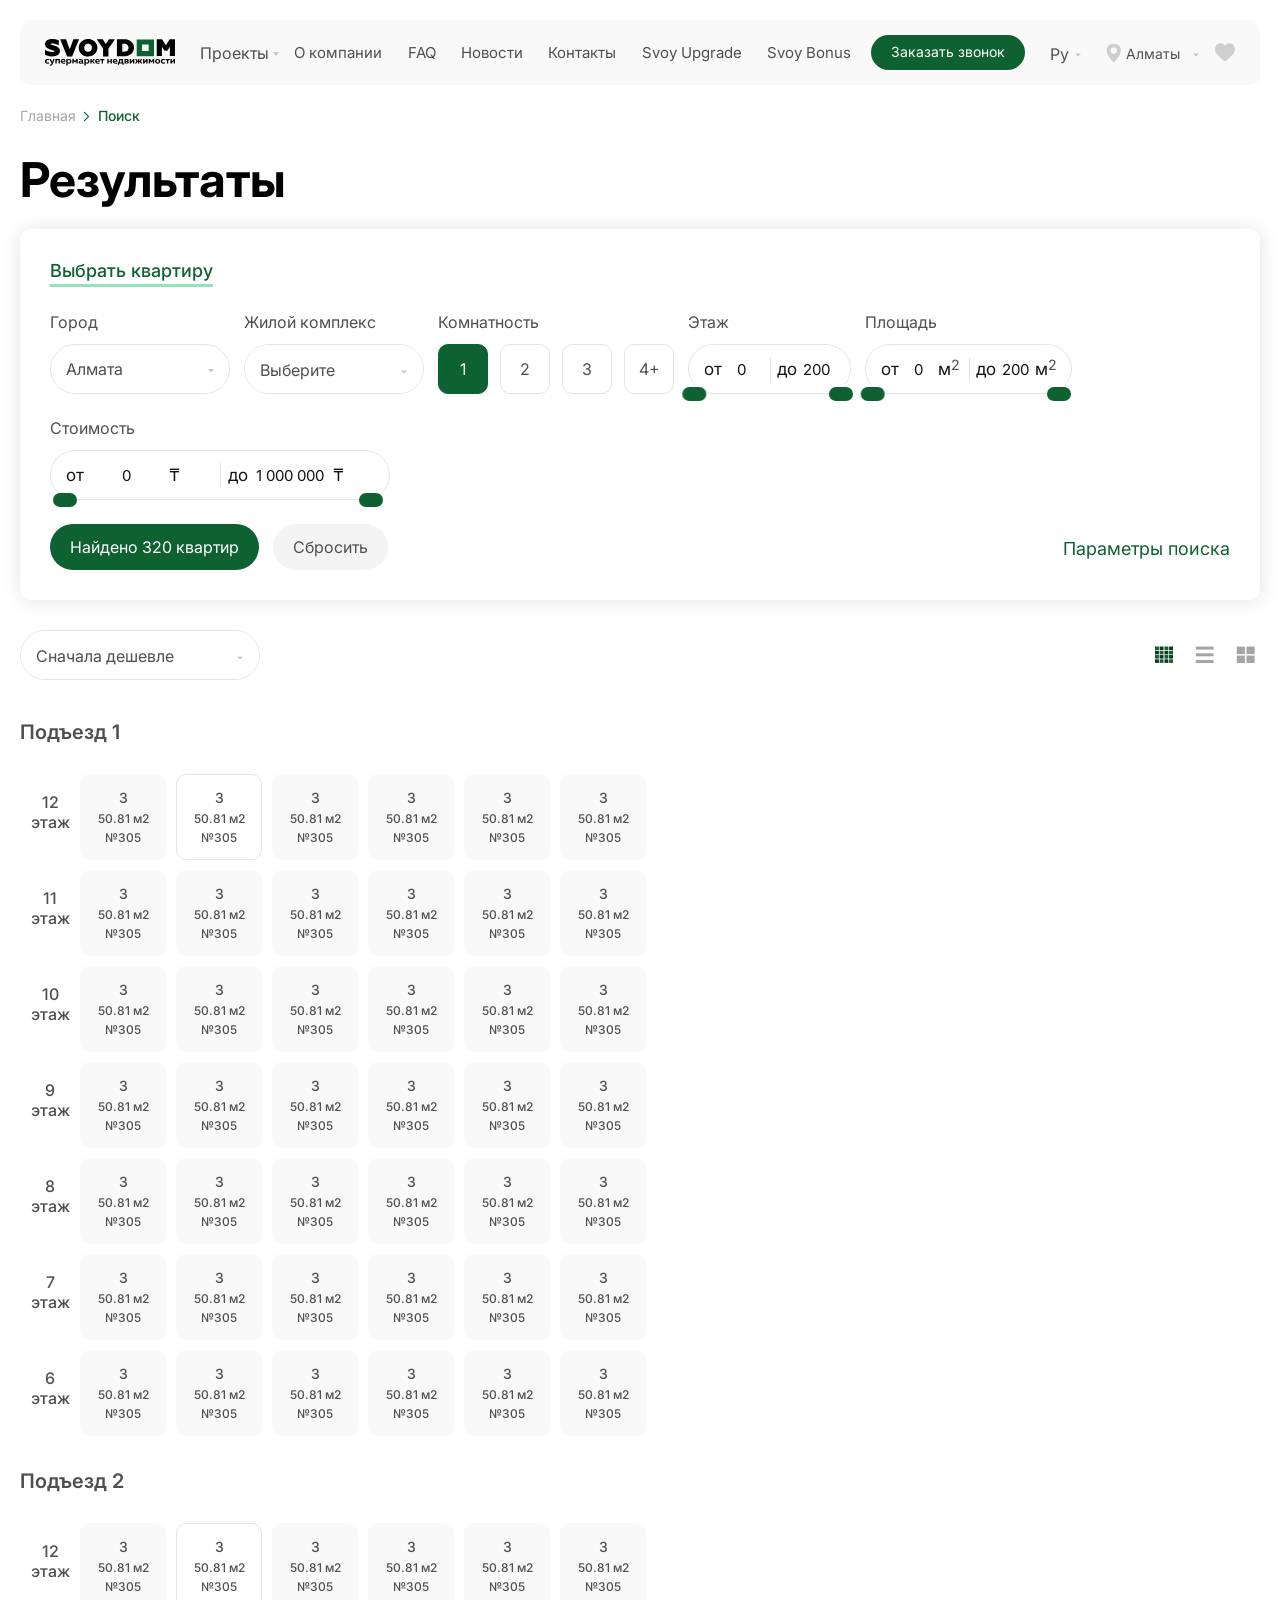
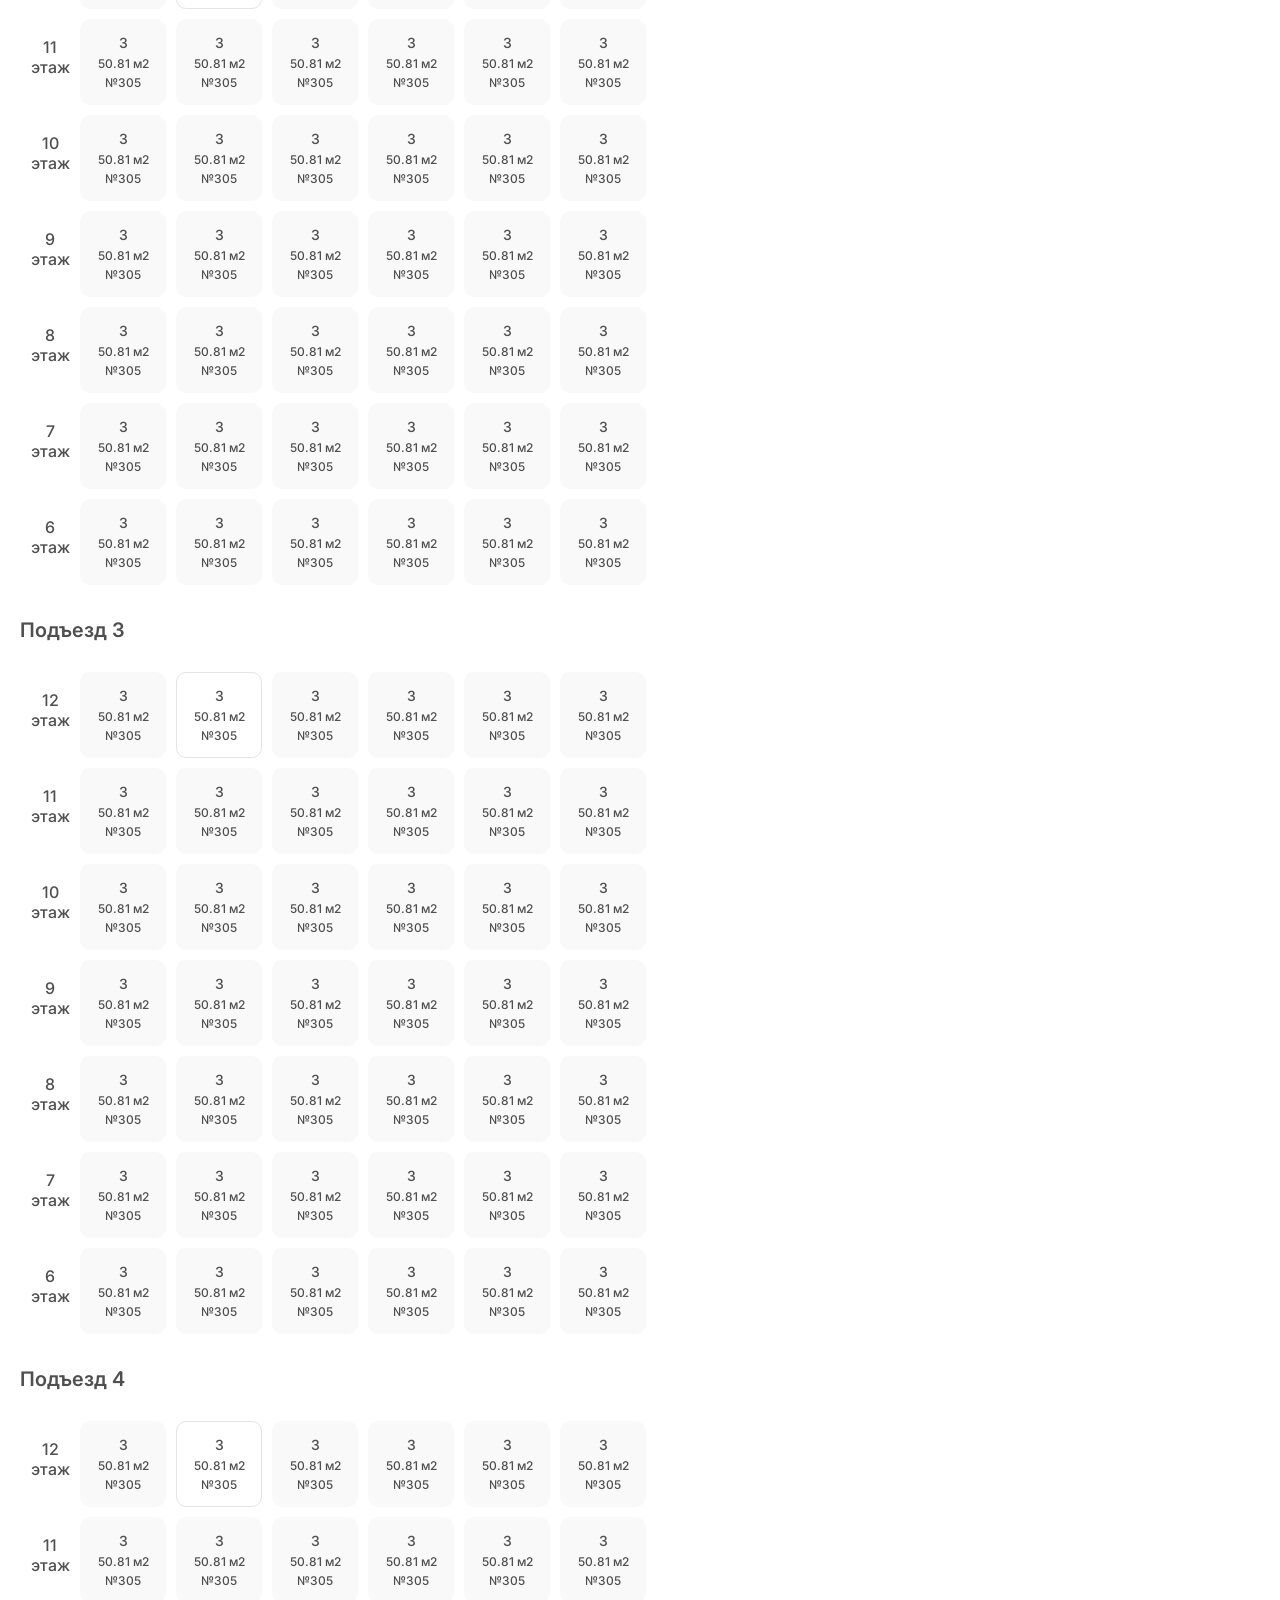
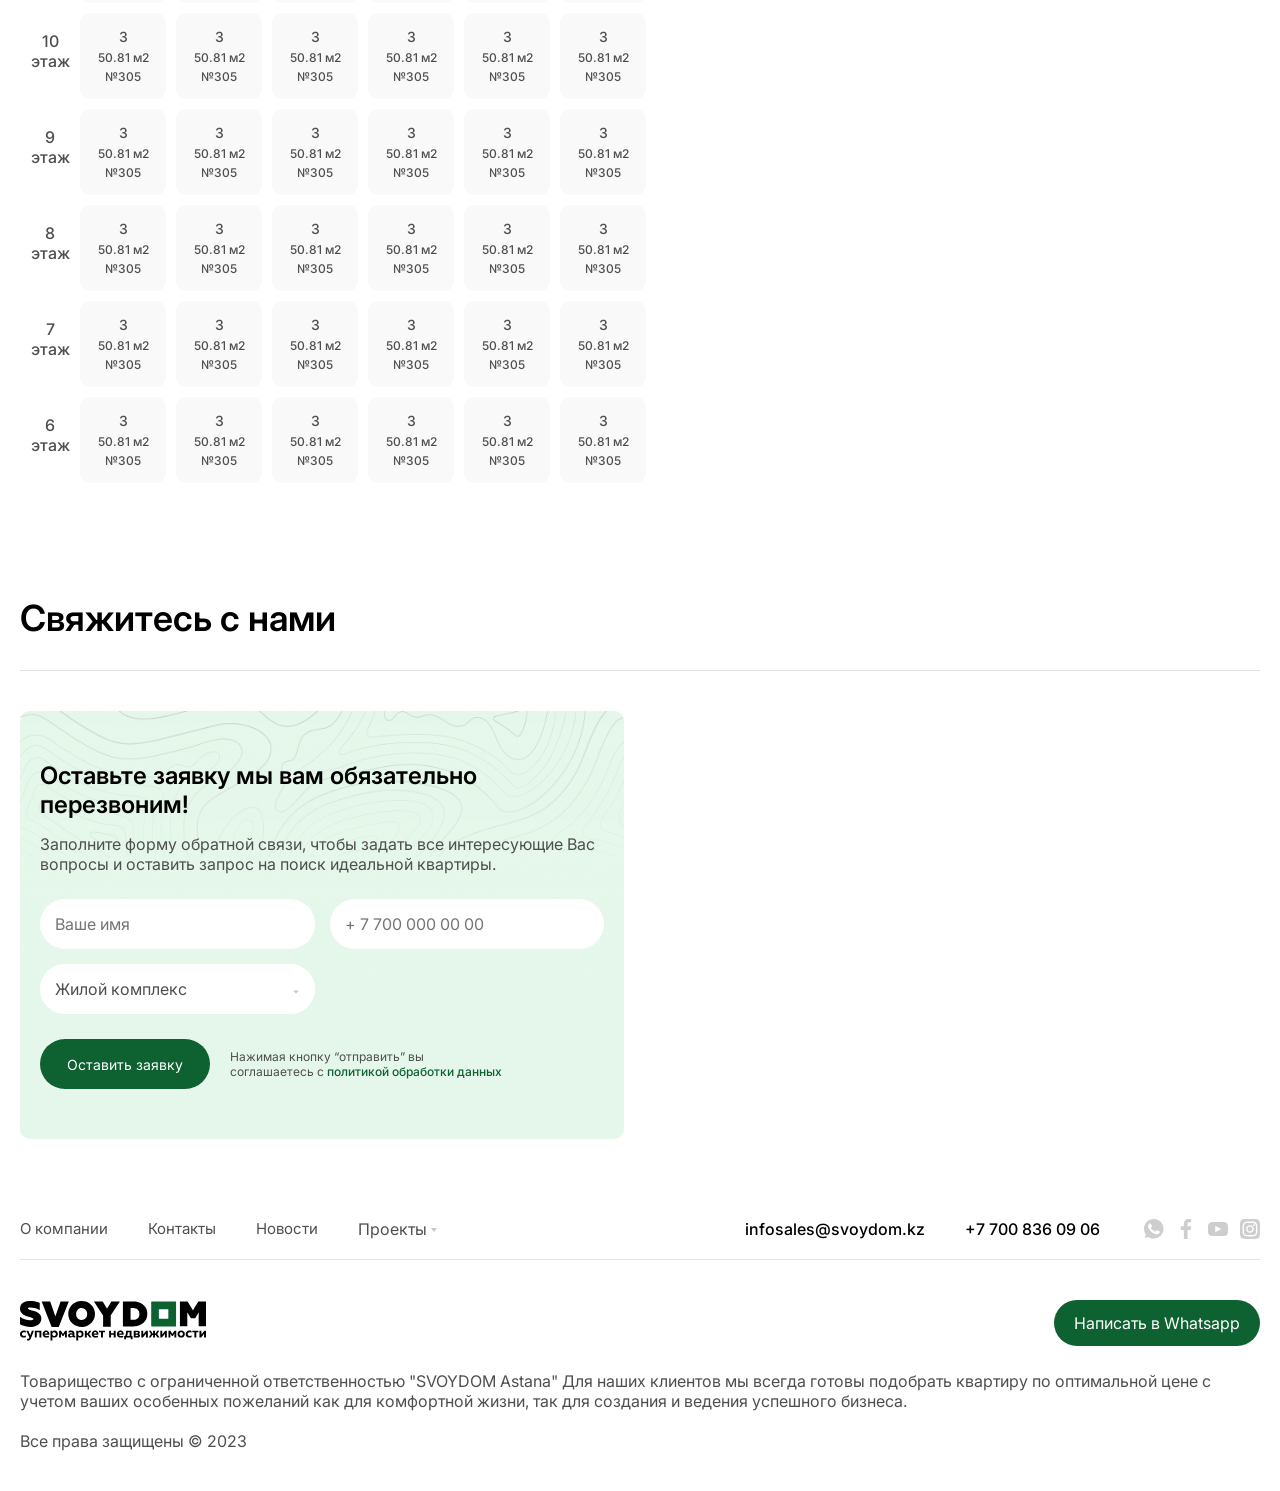
==== commit afc9e7da: "ok" ====
--- a/apartments.html
+++ b/apartments.html
@@ -2470,27 +2470,6 @@
       </div>
     </div>
 
-    <div class="contact-details-wrap">
-      <div class="wrapper">
-        <div class="contact-details">
-          <a href="index.html" class="logo">
-            <img src="img/logo.svg" alt="" />
-          </a>
-          <form class="contact-details-form">
-            <p>Введите ваши данные для связи</p>
-            <input type="text" placeholder="Ваше имя" />
-            <input
-              type="text"
-              placeholder="Номер телефона"
-              class="phone-number-input"
-            />
-            <input type="text" placeholder="Название ЖК" />
-            <button type="button" class="green-btn">Продолжить</button>
-          </form>
-        </div>
-      </div>
-    </div>
-
     <div class="contact-us">
       <div class="wrapper">
         <div class="title-wrap">
@@ -2533,7 +2512,9 @@
                 <button class="green-btn" type="button">Оставить заявку</button>
                 <p>
                   Нажимая кнопку “отправить” вы соглашаетесь с
-                  <a href="#"> политикой обработки данных</a>
+                  <a href="#contact-details-popup" class="popup">
+                    политикой обработки данных</a
+                  >
                 </p>
               </div>
             </form>
@@ -2798,6 +2779,31 @@
       </div>
     </div>
 
+    <div
+      id="contact-details-popup"
+      class="mfp-hide white-popup mfp-with-anim main-popup"
+    >
+      <div class="popup-body">
+        <button title="Close (Esc)" type="button" class="mfp-close"></button>
+        <div class="contact-details">
+          <a href="index.html" class="logo">
+            <img src="img/logo.svg" alt="" />
+          </a>
+          <form class="contact-details-form">
+            <p>Введите ваши данные для связи</p>
+            <input type="text" placeholder="Ваше имя" />
+            <input
+              type="text"
+              placeholder="Номер телефона"
+              class="phone-number-input"
+            />
+            <input type="text" placeholder="Название ЖК" />
+            <button type="button" class="green-btn">Продолжить</button>
+          </form>
+        </div>
+      </div>
+    </div>
+
     <script>
       let center2 = [55.707076, 37.385825];
       let center3 = [55.847076, 37.485825];
--- a/css/style.css
+++ b/css/style.css
@@ -5000,8 +5000,10 @@
   background: url(../img/arrow-green.svg) no-repeat center center !important;
 }
 
-.contact-details-wrap {
-  margin: 40px 0;
+#contact-details-popup {
+  max-width: 450px;
+  width: 100%;
+  margin: 0 auto;
 }
 
 .contact-details {
@@ -5011,7 +5013,6 @@
   box-shadow: 1px 1px 20px 0px rgba(0, 0, 0, 0.11);
   -webkit-box-shadow: 1px 1px 20px 0px rgba(0, 0, 0, 0.11);
   -moz-box-shadow: 1px 1px 20px 0px rgba(0, 0, 0, 0.11);
-  max-width: 450px;
   width: 100%;
 }
 @media (max-width: 767px) {
